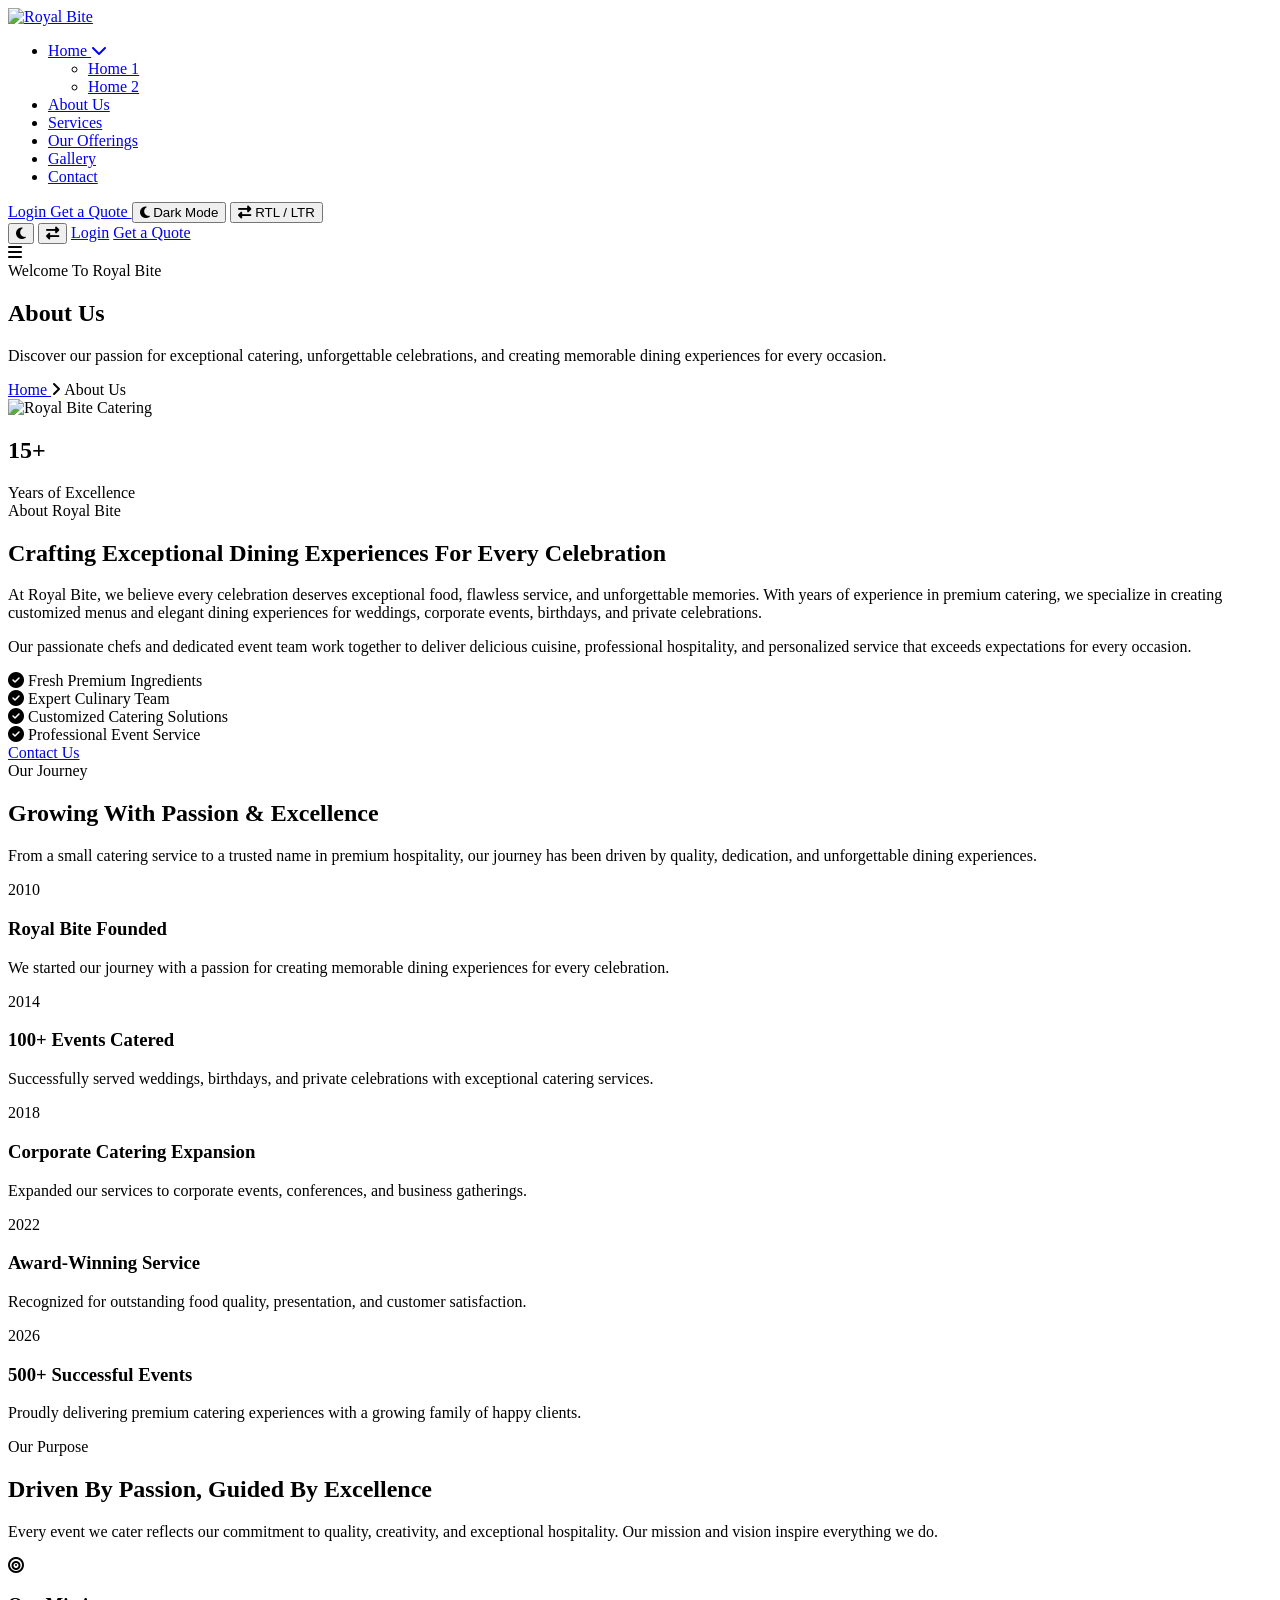
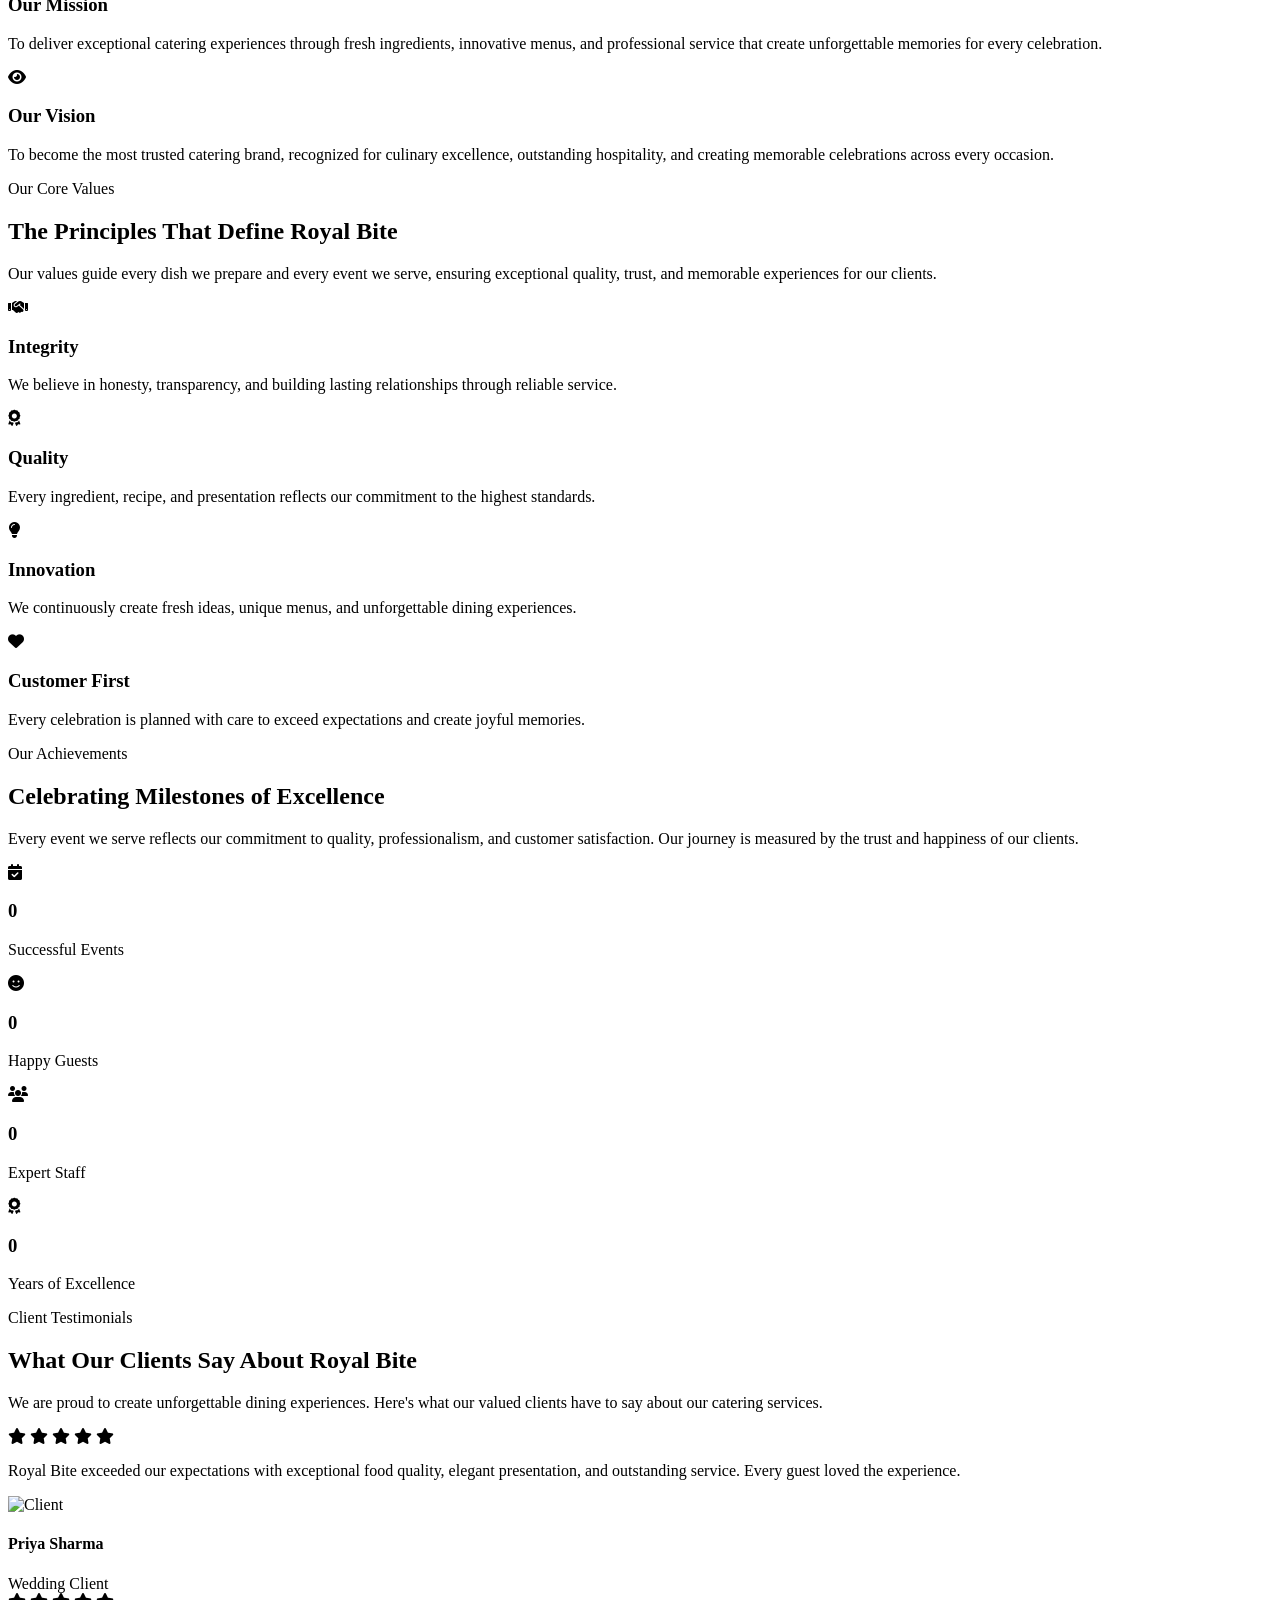
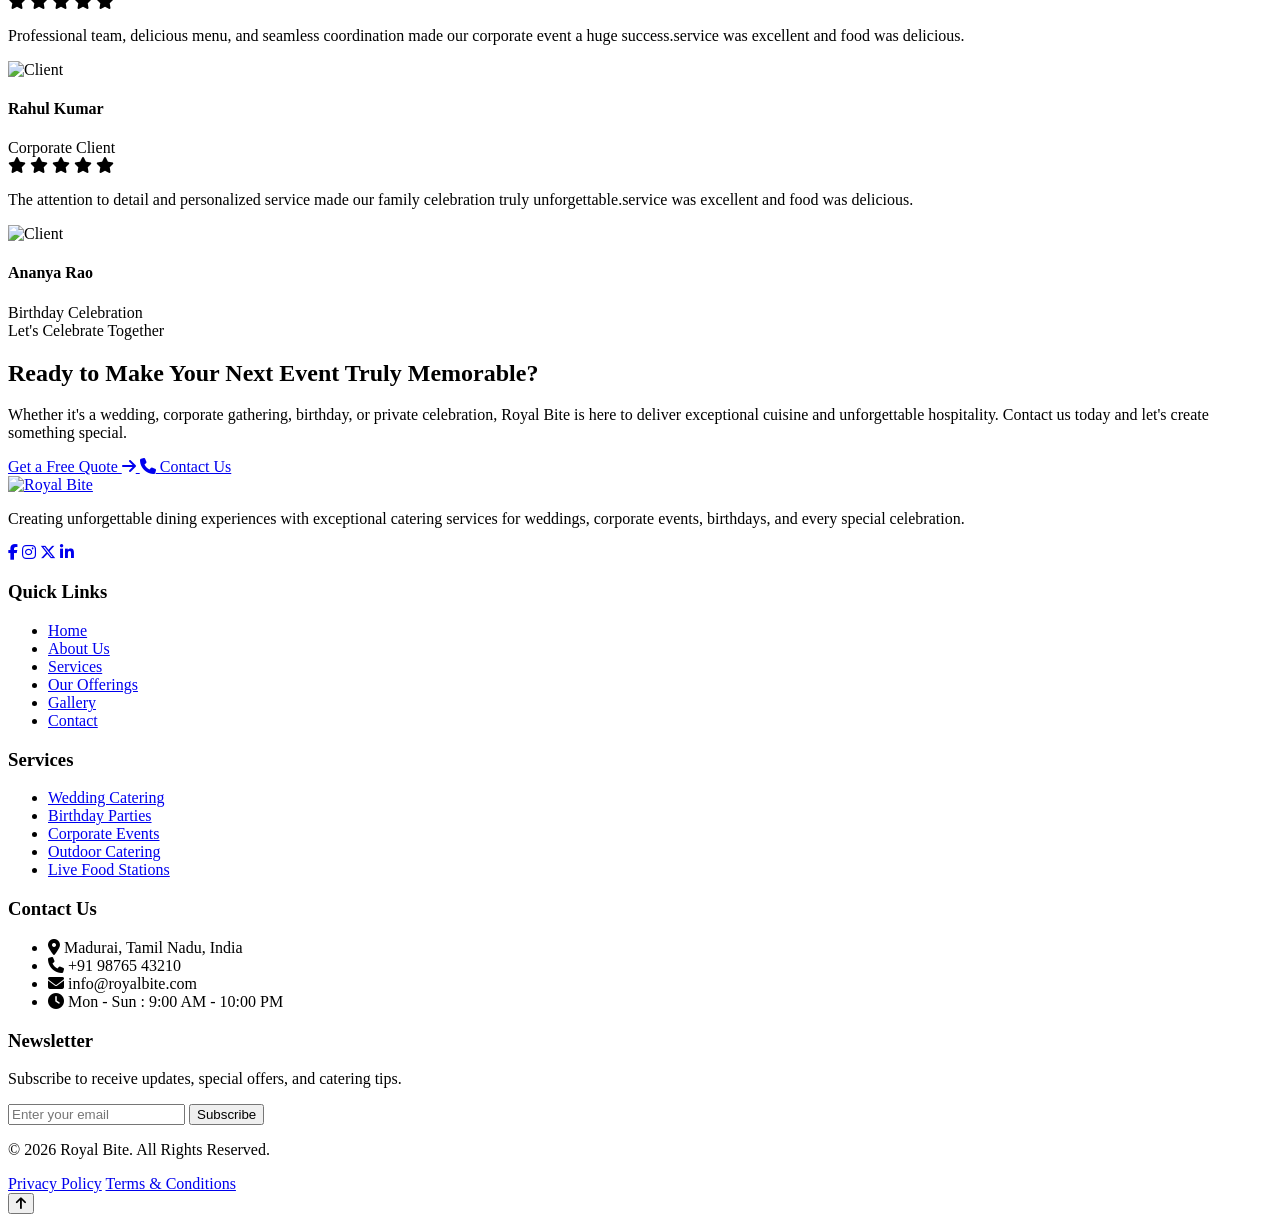
==== about.html @ 56ac5430 "Add files via upload" ====
<!DOCTYPE html>
<html lang="en">

<head>

    <!-- Meta Tags -->
    <meta charset="UTF-8">
    <meta name="viewport" content="width=device-width, initial-scale=1.0">

    <!-- Website Title -->
    <title>Royal Bite | Catering & Events</title>

    <!-- Favicon -->
    <link rel="icon" type="image/png" href="images/favicon.png">

    <!-- Google Fonts -->
    <link rel="preconnect" href="https://fonts.googleapis.com">
    <link rel="preconnect" href="https://fonts.gstatic.com" crossorigin>

    <link href="https://fonts.googleapis.com/css2?family=Playfair+Display:wght@500;600;700&family=Poppins:wght@300;400;500;600;700&display=swap" rel="stylesheet">

    <!-- Font Awesome -->
    <link rel="stylesheet"
        href="https://cdnjs.cloudflare.com/ajax/libs/font-awesome/6.7.2/css/all.min.css">

    <!-- Main CSS -->
    <link rel="stylesheet" href="css/style.css">

    <!-- Responsive CSS -->
    <link rel="stylesheet" href="css/responsive.css">

</head>

<body>
    <!--==================== HEADER START ====================-->

<header class="header">

    <div class="container">

        <!--========== Logo ==========-->

        <a href="index.html" class="logo">

            <img src="images/logo.png" alt="Royal Bite">

        </a>

        <!--========== Navigation ==========-->

        <nav class="navbar" id="navbar">

            <ul class="nav-menu">

                <li class="dropdown">

                    <a href="#" class="nav-link">
                        Home
                        <i class="fa-solid fa-chevron-down"></i>
                    </a>

                    <ul class="dropdown-menu">

                        <li><a href="index.html">Home 1</a></li>

                        <li><a href="home2.html">Home 2</a></li>

                    </ul>

                </li>

                <li>
                    <a href="about.html" class="nav-link active">
                        About Us
                    </a>
                </li>

                <li>
                    <a href="services.html" class="nav-link">
                        Services
                    </a>
                </li>

                <li>
                    <a href="offerings.html" class="nav-link">
                        Our Offerings
                    </a>
                </li>

                <li>
                    <a href="gallery.html" class="nav-link">
                        Gallery
                    </a>
                </li>

                <li>
                    <a href="contact.html" class="nav-link">
                        Contact
                    </a>
                </li>

            </ul>

            <!-- Mobile Buttons -->

            <div class="mobile-btn">

                <a href="login.html" class="login-btn">
                    Login
                </a>

                <a href="quote.html" class="quote-btn">
                    Get a Quote
                </a>
                <button class="theme-toggle">
                    <i class="fa-solid fa-moon"></i>
                    <span>Dark Mode</span>
                </button>
                <button class="rtl-toggle">
                    <i class="fa-solid fa-right-left"></i>
                    <span>RTL / LTR</span>
                </button>

            </div>

        </nav>

        <!-- Desktop Buttons -->
         <div class="desktop-btn">

    <button class="theme-toggle" id="theme-toggle">
        <i class="fa-solid fa-moon"></i>
    </button>

    <button class="rtl-toggle" id="rtl-toggle">
        <i class="fa-solid fa-right-left"></i>
    </button>

    <a href="login.html" class="login-btn">Login</a>

    <a href="quote.html" class="quote-btn">Get a Quote</a>

</div>

        <!-- Hamburger -->

        <div class="menu-toggle" id="menu-toggle">

            <i class="fa-solid fa-bars"></i>

        </div>

    </div>

</header>

<!--==================== HEADER END ====================-->
<!--=====================================
        PAGE BANNER START
======================================-->

<section class="page-banner">

    <div class="page-banner-overlay"></div>

    <div class="container">

        <div class="page-banner-content">

            <span class="page-subtitle">

                Welcome To Royal Bite

            </span>

            <h1>

                About Us

            </h1>

            <p>

                Discover our passion for exceptional catering,
                unforgettable celebrations, and creating memorable
                dining experiences for every occasion.

            </p>

            <!--========== Breadcrumb ==========-->

            <div class="breadcrumb">

                <a href="index.html">

                    Home

                </a>

                <span>

                    <i class="fa-solid fa-angle-right"></i>

                </span>

                <span class="active">

                    About Us

                </span>

            </div>

        </div>

    </div>

</section>

<!--=====================================
        PAGE BANNER END
======================================-->
<!--=====================================
        ABOUT COMPANY START
======================================-->

<section class="about-company">

    <div class="container">

        <div class="about-company-wrapper">

            <!--========== Image ==========-->

            <div class="about-company-image">

                <img src="images/about.jpg"
                    alt="Royal Bite Catering">

                <div class="experience-badge">

                    <h2>15+</h2>

                    <span>Years of Excellence</span>

                </div>

            </div>

            <!--========== Content ==========-->

            <div class="about-company-content">

                <span class="section-subtitle">

                    About Royal Bite

                </span>

                <h2>

                    Crafting Exceptional Dining Experiences
                    For Every Celebration

                </h2>

                <p>

                    At Royal Bite, we believe every celebration deserves
                    exceptional food, flawless service, and unforgettable
                    memories. With years of experience in premium catering,
                    we specialize in creating customized menus and elegant
                    dining experiences for weddings, corporate events,
                    birthdays, and private celebrations.

                </p>

                <p>

                    Our passionate chefs and dedicated event team work
                    together to deliver delicious cuisine, professional
                    hospitality, and personalized service that exceeds
                    expectations for every occasion.

                </p>

                <!--========== Features ==========-->

                <div class="about-company-features">

                    <div class="feature-item">

                        <i class="fa-solid fa-circle-check"></i>

                        <span>Fresh Premium Ingredients</span>

                    </div>

                    <div class="feature-item">

                        <i class="fa-solid fa-circle-check"></i>

                        <span>Expert Culinary Team</span>

                    </div>

                    <div class="feature-item">

                        <i class="fa-solid fa-circle-check"></i>

                        <span>Customized Catering Solutions</span>

                    </div>

                    <div class="feature-item">

                        <i class="fa-solid fa-circle-check"></i>

                        <span>Professional Event Service</span>

                    </div>

                </div>

                <a href="contact.html" class="primary-btn">

                    Contact Us

                </a>

            </div>

        </div>

    </div>

</section>

<!--=====================================
        ABOUT COMPANY END
======================================-->
<!--=====================================
        OUR JOURNEY START
======================================-->

<section class="our-journey">

    <div class="container">

        <div class="section-title">

            <span>Our Journey</span>

            <h2>Growing With Passion & Excellence</h2>

            <p>

                From a small catering service to a trusted name in premium
                hospitality, our journey has been driven by quality,
                dedication, and unforgettable dining experiences.

            </p>

        </div>

        <div class="journey-timeline">

            <!-- Step 1 -->

            <div class="journey-item">

                <div class="journey-year">

                    2010

                </div>

                <div class="journey-content">

                    <h3>Royal Bite Founded</h3>

                    <p>

                        We started our journey with a passion for creating
                        memorable dining experiences for every celebration.

                    </p>

                </div>

            </div>

            <!-- Step 2 -->

            <div class="journey-item">

                <div class="journey-year">

                    2014

                </div>

                <div class="journey-content">

                    <h3>100+ Events Catered</h3>

                    <p>

                        Successfully served weddings, birthdays, and private
                        celebrations with exceptional catering services.

                    </p>

                </div>

            </div>

            <!-- Step 3 -->

            <div class="journey-item">

                <div class="journey-year">

                    2018

                </div>

                <div class="journey-content">

                    <h3>Corporate Catering Expansion</h3>

                    <p>

                        Expanded our services to corporate events,
                        conferences, and business gatherings.

                    </p>

                </div>

            </div>

            <!-- Step 4 -->

            <div class="journey-item">

                <div class="journey-year">

                    2022

                </div>

                <div class="journey-content">

                    <h3>Award-Winning Service</h3>

                    <p>

                        Recognized for outstanding food quality,
                        presentation, and customer satisfaction.

                    </p>

                </div>

            </div>

            <!-- Step 5 -->

            <div class="journey-item">

                <div class="journey-year">

                    2026

                </div>

                <div class="journey-content">

                    <h3>500+ Successful Events</h3>

                    <p>

                        Proudly delivering premium catering experiences
                        with a growing family of happy clients.

                    </p>

                </div>

            </div>

        </div>

    </div>

</section>

<!--=====================================
        OUR JOURNEY END
======================================-->
<!--=====================================
        MISSION & VISION START
======================================-->

<section class="mission-vision">

    <div class="container">

        <div class="section-title">

            <span>Our Purpose</span>

            <h2>Driven By Passion, Guided By Excellence</h2>

            <p>

                Every event we cater reflects our commitment to quality,
                creativity, and exceptional hospitality. Our mission and
                vision inspire everything we do.

            </p>

        </div>

        <div class="mission-vision-wrapper">

            <!--========== Mission ==========-->

            <div class="mission-card">

                <div class="mission-icon">

                    <i class="fa-solid fa-bullseye"></i>

                </div>

                <h3>Our Mission</h3>

                <p>

                    To deliver exceptional catering experiences through
                    fresh ingredients, innovative menus, and professional
                    service that create unforgettable memories for every
                    celebration.

                </p>

            </div>

            <!--========== Vision ==========-->

            <div class="vision-card">

                <div class="vision-icon">

                    <i class="fa-solid fa-eye"></i>

                </div>

                <h3>Our Vision</h3>

                <p>

                    To become the most trusted catering brand, recognized
                    for culinary excellence, outstanding hospitality, and
                    creating memorable celebrations across every occasion.

                </p>

            </div>

        </div>

    </div>

</section>

<!--=====================================
        MISSION & VISION END
======================================-->
<!--=====================================
        OUR CORE VALUES START
======================================-->

<section class="core-values">

    <div class="container">

        <div class="section-title">

            <span>Our Core Values</span>

            <h2>The Principles That Define Royal Bite</h2>

            <p>

                Our values guide every dish we prepare and every event we
                serve, ensuring exceptional quality, trust, and memorable
                experiences for our clients.

            </p>

        </div>

        <div class="core-values-grid">

            <!-- Value 1 -->

            <div class="value-card">

                <div class="value-icon">

                    <i class="fa-solid fa-handshake"></i>

                </div>

                <h3>Integrity</h3>

                <p>

                    We believe in honesty, transparency, and building
                    lasting relationships through reliable service.

                </p>

            </div>

            <!-- Value 2 -->

            <div class="value-card">

                <div class="value-icon">

                    <i class="fa-solid fa-award"></i>

                </div>

                <h3>Quality</h3>

                <p>

                    Every ingredient, recipe, and presentation reflects
                    our commitment to the highest standards.

                </p>

            </div>

            <!-- Value 3 -->

            <div class="value-card">

                <div class="value-icon">

                    <i class="fa-solid fa-lightbulb"></i>

                </div>

                <h3>Innovation</h3>

                <p>

                    We continuously create fresh ideas, unique menus,
                    and unforgettable dining experiences.

                </p>

            </div>

            <!-- Value 4 -->

            <div class="value-card">

                <div class="value-icon">

                    <i class="fa-solid fa-heart"></i>

                </div>

                <h3>Customer First</h3>

                <p>

                    Every celebration is planned with care to exceed
                    expectations and create joyful memories.

                </p>

            </div>

        </div>

    </div>

</section>

<!--=====================================
        OUR CORE VALUES END
======================================-->
<!--=====================================
        OUR ACHIEVEMENTS START
======================================-->

<section class="achievements">

    <div class="container">

        <div class="section-title">

            <span>Our Achievements</span>

            <h2>Celebrating Milestones of Excellence</h2>

            <p>

                Every event we serve reflects our commitment to quality,
                professionalism, and customer satisfaction. Our journey
                is measured by the trust and happiness of our clients.

            </p>

        </div>

        <div class="achievement-grid">

            <!-- Achievement 1 -->

            <div class="achievement-card">

                <div class="achievement-icon">

                    <i class="fa-solid fa-calendar-check"></i>

                </div>

                <h3 class="counter" data-target="500">0</h3>

                <p>Successful Events</p>

            </div>

            <!-- Achievement 2 -->

            <div class="achievement-card">

                <div class="achievement-icon">

                    <i class="fa-solid fa-face-smile"></i>

                </div>

                <h3 class="counter" data-target="10000">0</h3>

                <p>Happy Guests</p>

            </div>

            <!-- Achievement 3 -->

            <div class="achievement-card">

                <div class="achievement-icon">

                    <i class="fa-solid fa-users"></i>

                </div>

                <h3 class="counter" data-target="50">0</h3>

                <p>Expert Staff</p>

            </div>

            <!-- Achievement 4 -->

            <div class="achievement-card">

                <div class="achievement-icon">

                    <i class="fa-solid fa-award"></i>

                </div>

                <h3 class="counter" data-target="15">0</h3>

                <p>Years of Excellence</p>

            </div>

        </div>

    </div>

</section>

<!--=====================================
        OUR ACHIEVEMENTS END
======================================-->
<!--=====================================
        CUSTOMER TESTIMONIALS START
======================================-->

<section class="about-testimonials">

    <div class="container">

        <div class="section-title">

            <span>Client Testimonials</span>

            <h2>What Our Clients Say About Royal Bite</h2>

            <p>

                We are proud to create unforgettable dining experiences.
                Here's what our valued clients have to say about our
                catering services.

            </p>

        </div>

        <div class="about-testimonial-grid">

            <!-- Testimonial 1 -->

            <div class="about-testimonial-card">

                <div class="about-testimonial-stars">

                    <i class="fa-solid fa-star"></i>
                    <i class="fa-solid fa-star"></i>
                    <i class="fa-solid fa-star"></i>
                    <i class="fa-solid fa-star"></i>
                    <i class="fa-solid fa-star"></i>

                </div>

                <p>

                    Royal Bite exceeded our expectations with exceptional
                    food quality, elegant presentation, and outstanding
                    service. Every guest loved the experience.

                </p>

                <div class="about-client">

                    <img src="images/client-1.jpg" alt="Client">

                    <div>

                        <h4>Priya Sharma</h4>

                        <span>Wedding Client</span>

                    </div>

                </div>

            </div>

            <!-- Testimonial 2 -->

            <div class="about-testimonial-card">

                <div class="about-testimonial-stars">

                    <i class="fa-solid fa-star"></i>
                    <i class="fa-solid fa-star"></i>
                    <i class="fa-solid fa-star"></i>
                    <i class="fa-solid fa-star"></i>
                    <i class="fa-solid fa-star"></i>

                </div>

                <p>

                    Professional team, delicious menu, and seamless
                    coordination made our corporate event a huge success.service was excellent and food was delicious.

                </p>

                <div class="about-client">

                    <img src="images/client-2.jpg" alt="Client">

                    <div>

                        <h4>Rahul Kumar</h4>

                        <span>Corporate Client</span>

                    </div>

                </div>

            </div>

            <!-- Testimonial 3 -->

            <div class="about-testimonial-card">

                <div class="about-testimonial-stars">

                    <i class="fa-solid fa-star"></i>
                    <i class="fa-solid fa-star"></i>
                    <i class="fa-solid fa-star"></i>
                    <i class="fa-solid fa-star"></i>
                    <i class="fa-solid fa-star"></i>

                </div>

                <p>

                    The attention to detail and personalized service
                    made our family celebration truly unforgettable.service was excellent and food was delicious.

                </p>

                <div class="about-client">

                    <img src="images/client-3.jpg" alt="Client">

                    <div>

                        <h4>Ananya Rao</h4>

                        <span>Birthday Celebration</span>

                    </div>

                </div>

            </div>

        </div>

    </div>

</section>

<!--=====================================
        CUSTOMER TESTIMONIALS END
======================================-->
<!--=====================================
        ABOUT CTA START
======================================-->

<section class="about-cta">

    <div class="container">

        <div class="about-cta-wrapper">

            <div class="about-cta-content">

                <span>Let's Celebrate Together</span>

                <h2>Ready to Make Your Next Event Truly Memorable?</h2>

                <p>

                    Whether it's a wedding, corporate gathering, birthday,
                    or private celebration, Royal Bite is here to deliver
                    exceptional cuisine and unforgettable hospitality.
                    Contact us today and let's create something special.

                </p>

            </div>

            <div class="about-cta-buttons">

                <a href="contact.html" class="btn btn-primary">

                    Get a Free Quote

                    <i class="fa-solid fa-arrow-right"></i>

                </a>

                <a href="tel:+919876543210" class="btn btn-outline">

                    <i class="fa-solid fa-phone"></i>

                    Contact Us

                </a>

            </div>

        </div>

    </div>

</section>

<!--=====================================
        ABOUT CTA END
======================================-->






























































































<!--==================== FOOTER START ====================-->

<footer class="footer">

    <div class="container">

        <div class="footer-content">

            <!--========== Company Info ==========-->

            <div class="footer-box">

                <a href="index.html" class="footer-logo">
                    <img src="images/logo.png" alt="Royal Bite">
                </a>

                <p>
                    Creating unforgettable dining experiences with exceptional
                    catering services for weddings, corporate events, birthdays,
                    and every special celebration.
                </p>

                <div class="footer-social">

                    <a href="#"><i class="fa-brands fa-facebook-f"></i></a>

                    <a href="#"><i class="fa-brands fa-instagram"></i></a>

                    <a href="#"><i class="fa-brands fa-x-twitter"></i></a>

                    <a href="#"><i class="fa-brands fa-linkedin-in"></i></a>

                </div>

            </div>

            <!--========== Quick Links ==========-->

            <div class="footer-box">

                <h3>Quick Links</h3>

                <ul>

                    <li><a href="index.html">Home</a></li>

                    <li><a href="about.html">About Us</a></li>

                    <li><a href="services.html">Services</a></li>

                    <li><a href="offerings.html">Our Offerings</a></li>

                    <li><a href="gallery.html">Gallery</a></li>

                    <li><a href="contact.html">Contact</a></li>

                </ul>

            </div>

            <!--========== Services ==========-->

            <div class="footer-box">

                <h3>Services</h3>

                <ul>

                    <li><a href="#">Wedding Catering</a></li>

                    <li><a href="#">Birthday Parties</a></li>

                    <li><a href="#">Corporate Events</a></li>

                    <li><a href="#">Outdoor Catering</a></li>

                    <li><a href="#">Live Food Stations</a></li>

                </ul>

            </div>

            <!--========== Contact ==========-->

            <div class="footer-box">

                <h3>Contact Us</h3>

                <ul class="contact-info">

                    <li>
                        <i class="fa-solid fa-location-dot"></i>
                        Madurai, Tamil Nadu, India
                    </li>

                    <li>
                        <i class="fa-solid fa-phone"></i>
                        +91 98765 43210
                    </li>

                    <li>
                        <i class="fa-solid fa-envelope"></i>
                        info@royalbite.com
                    </li>

                    <li>
                        <i class="fa-solid fa-clock"></i>
                        Mon - Sun : 9:00 AM - 10:00 PM
                    </li>

                </ul>

            </div>

            <!--========== Newsletter ==========-->

            <div class="footer-box">

                <h3>Newsletter</h3>

                <p>
                    Subscribe to receive updates, special offers,
                    and catering tips.
                </p>

                <form class="newsletter">

                    <input type="email"
                        placeholder="Enter your email"
                        required>

                    <button type="submit">
                        Subscribe
                    </button>

                </form>

            </div>

        </div>

    </div>

    <!--========== Footer Bottom ==========-->

    <div class="footer-bottom">

        <div class="container">

            <p>
                © 2026 Royal Bite. All Rights Reserved.
            </p>

            <div class="footer-links">

                <a href="#">Privacy Policy</a>

                <a href="#">Terms & Conditions</a>

            </div>

        </div>

    </div>

</footer>

<!--==================== FOOTER END ====================-->



<!-- Scroll To Top -->
<button id="scrollTopBtn" class="scroll-top-btn">
    <i class="fa-solid fa-arrow-up"></i>

    <!-- Main JavaScript -->
    <script src="js/script.js"></script>

</body>

</html>
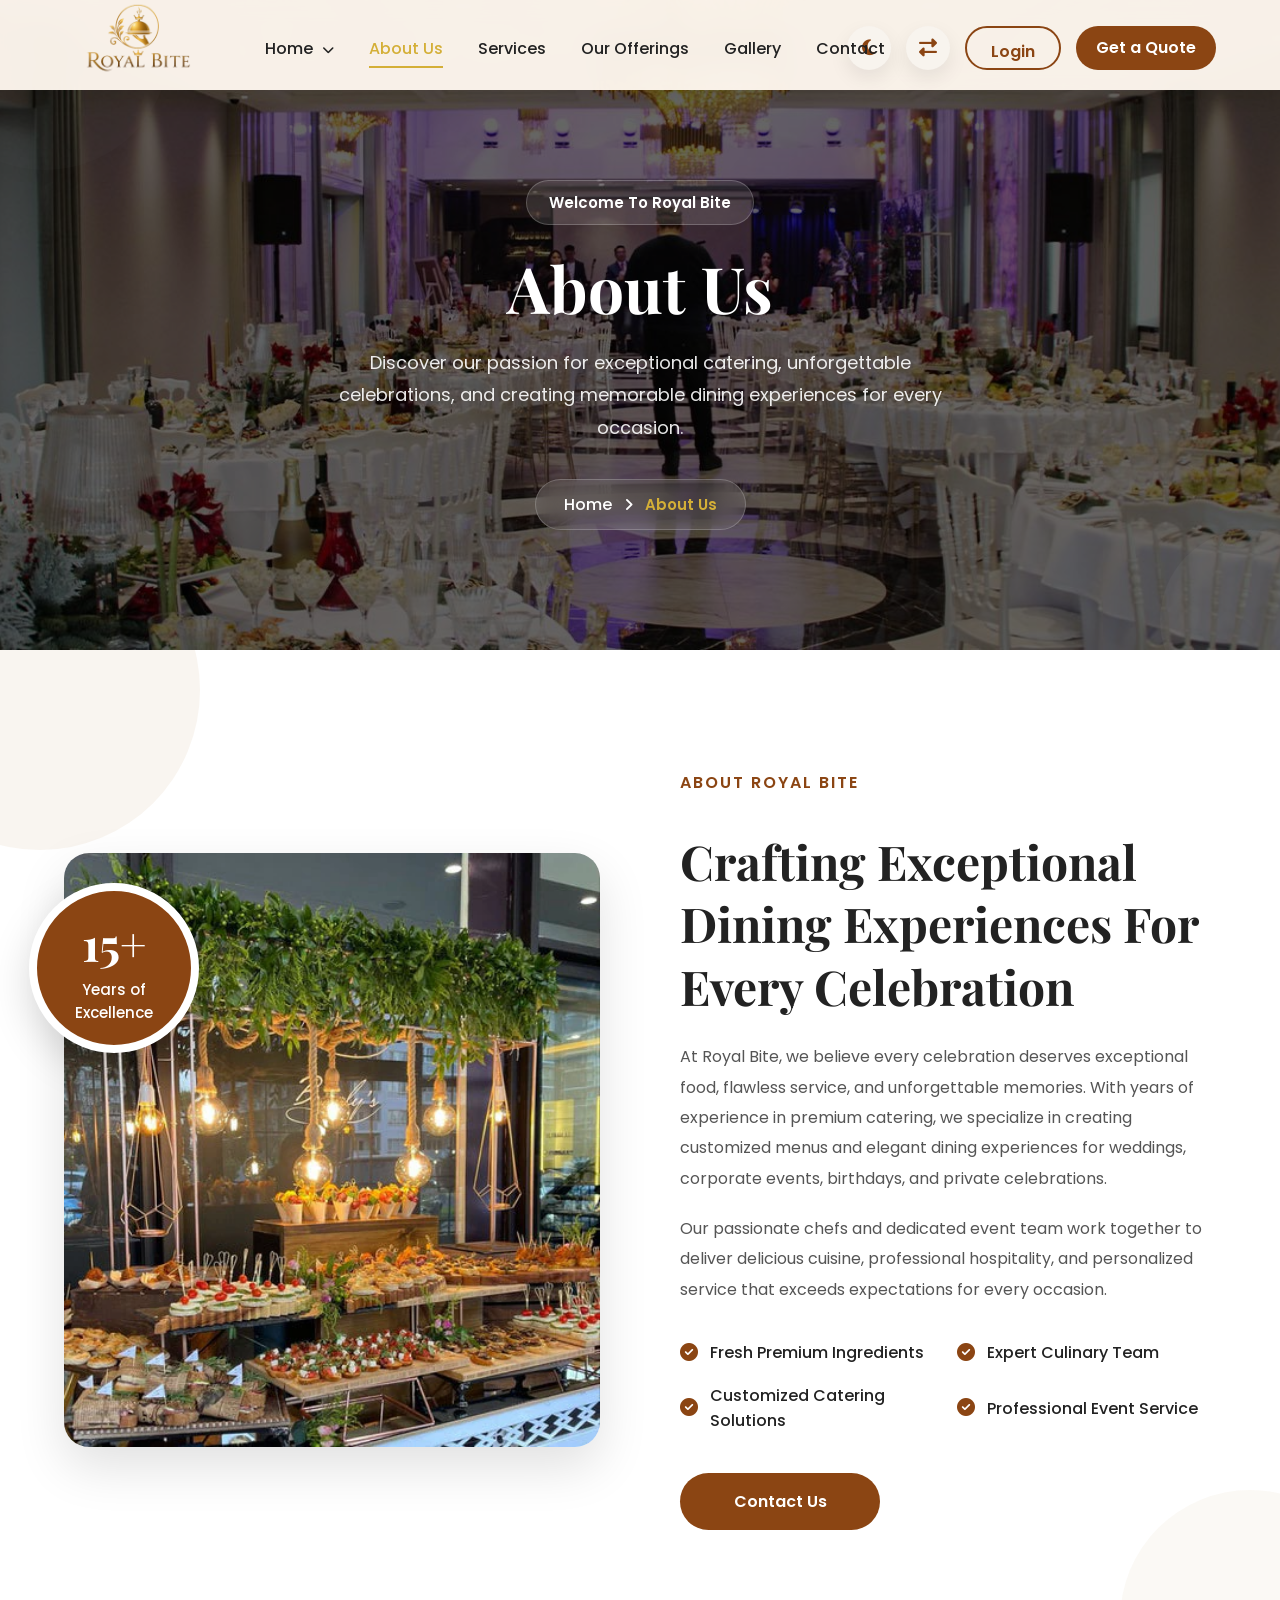
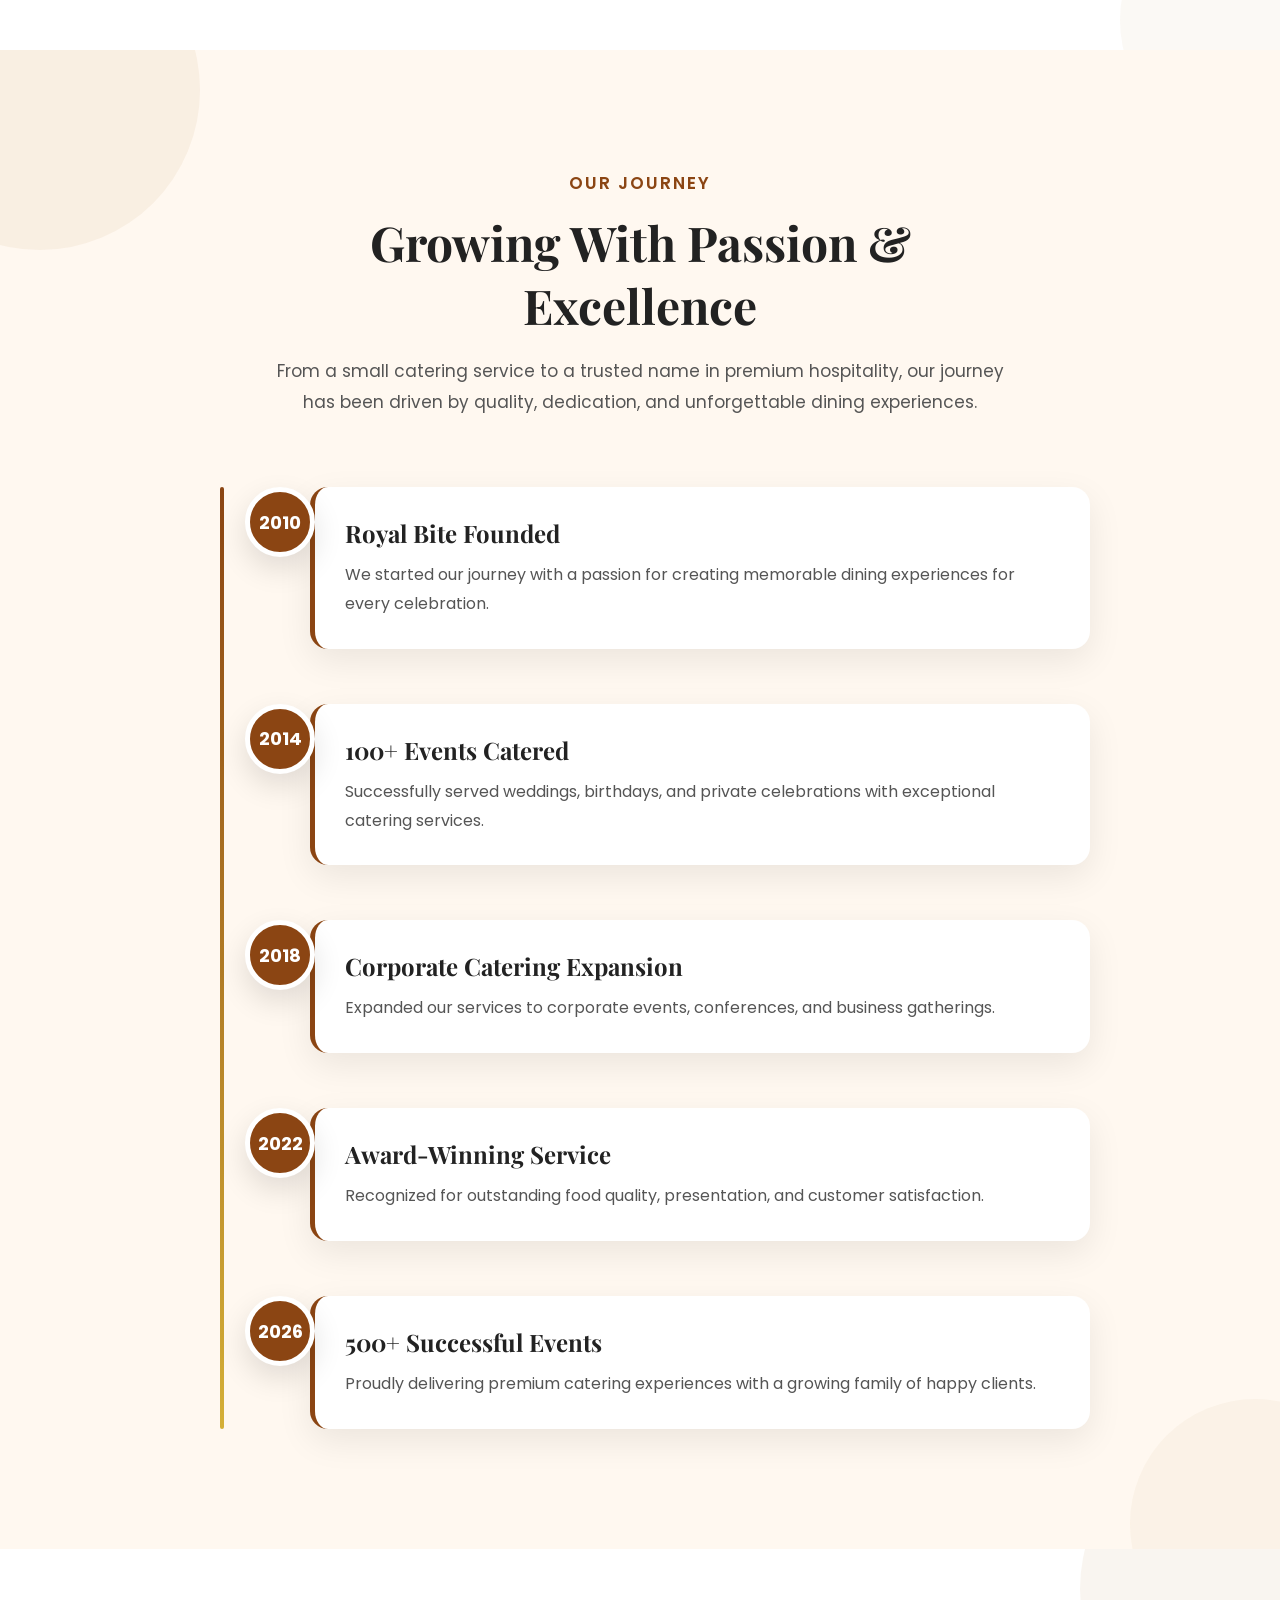
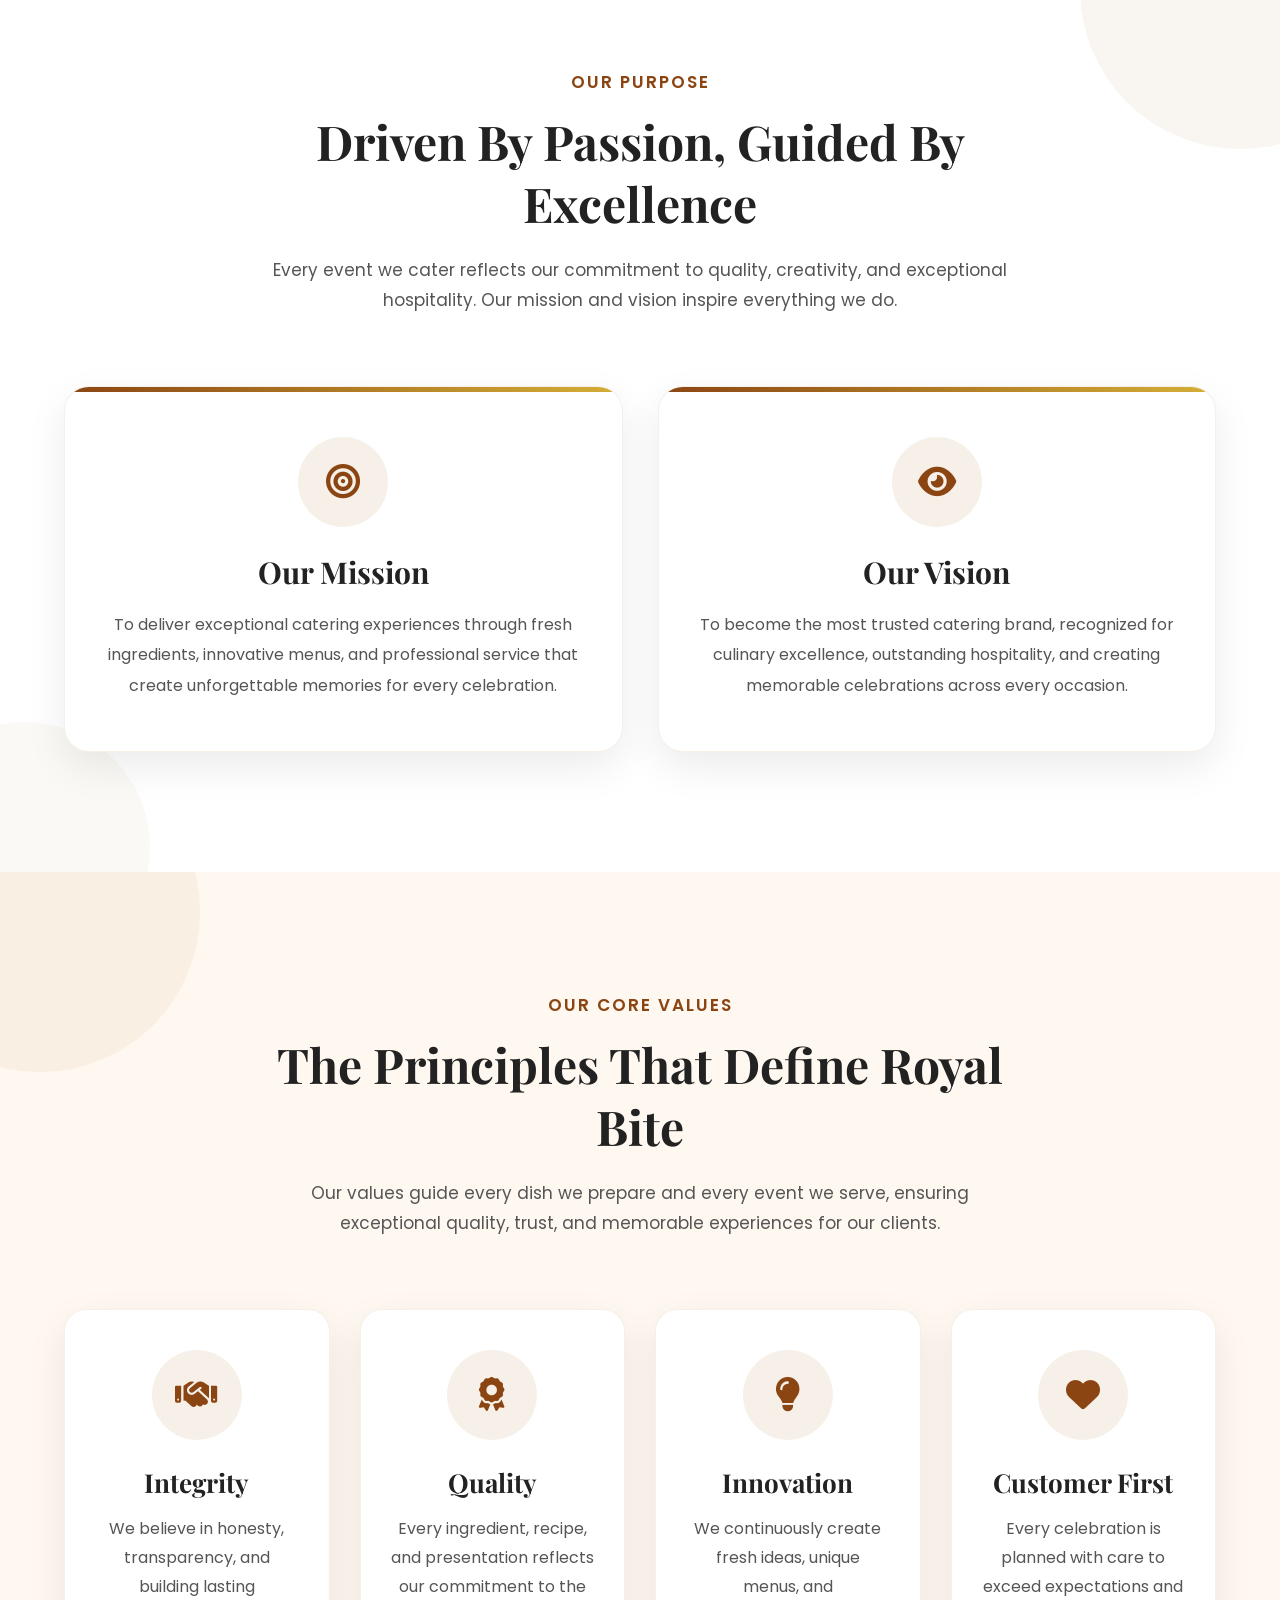
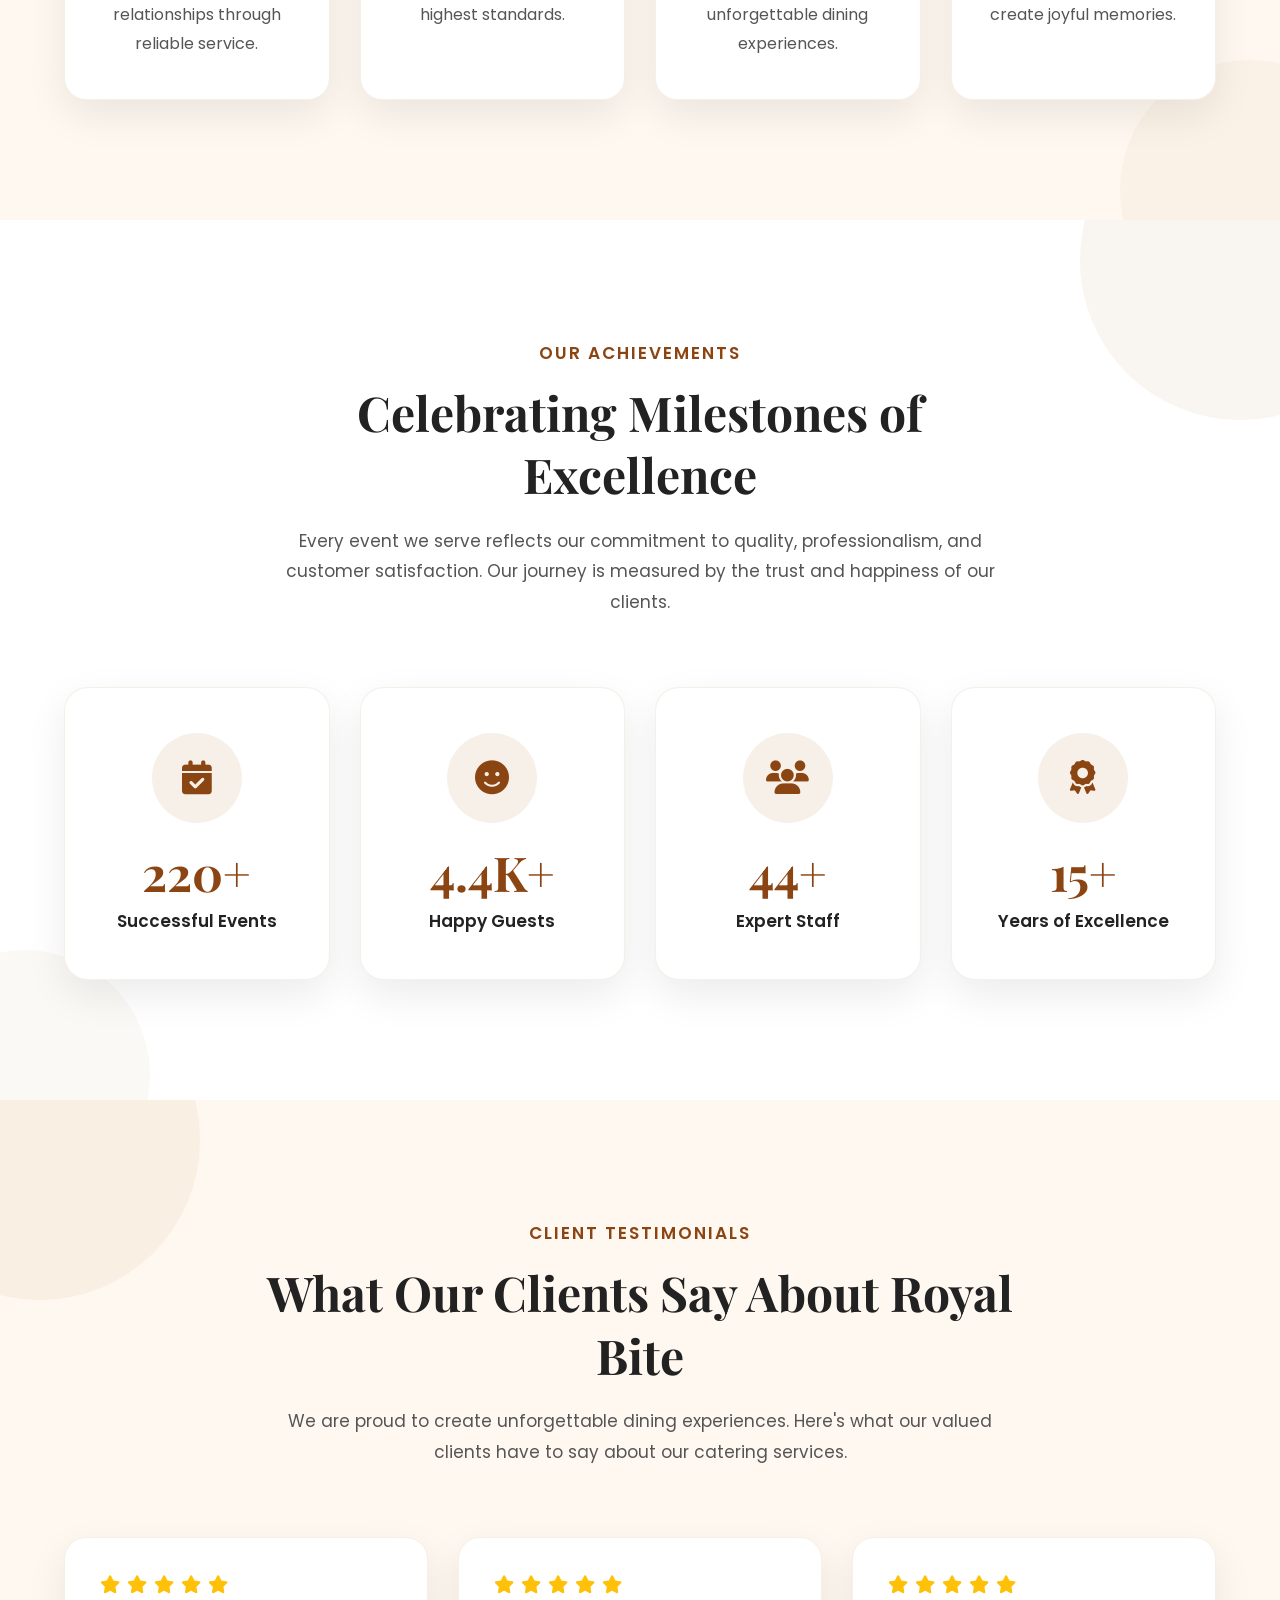
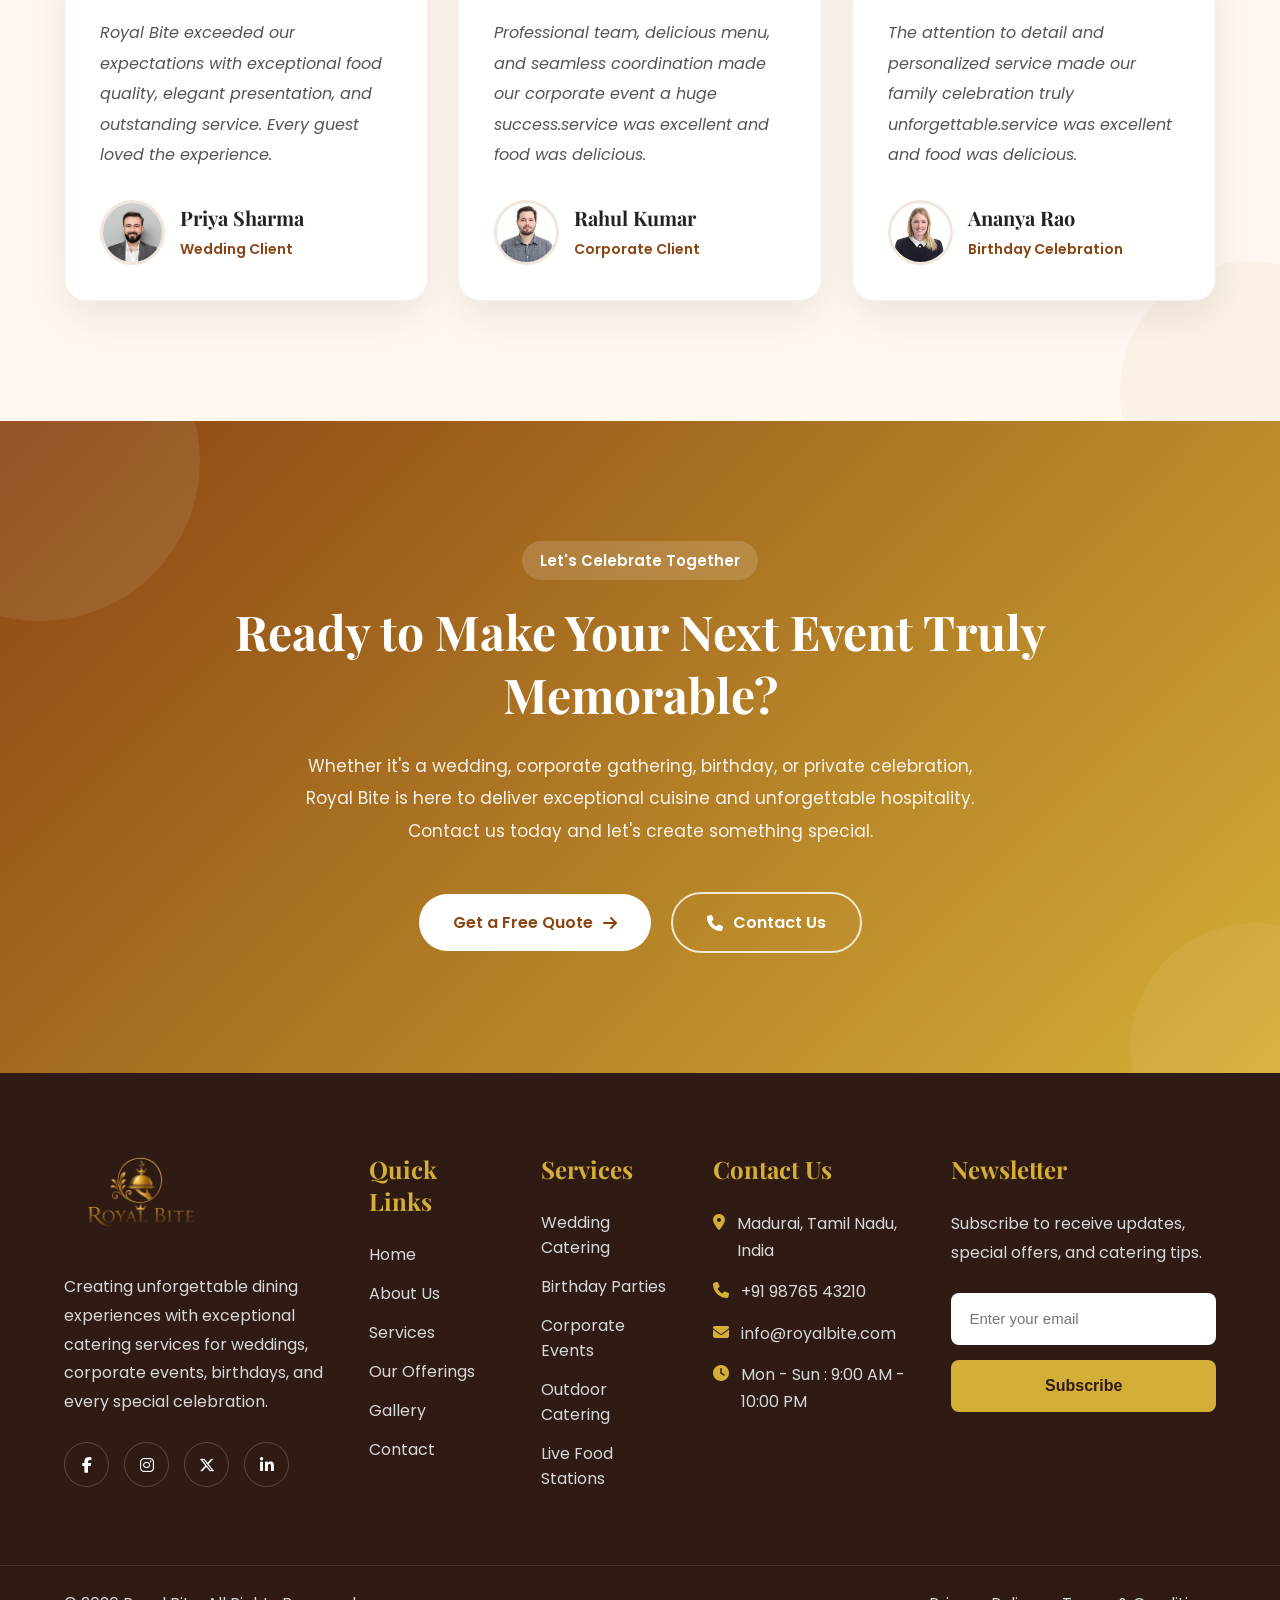
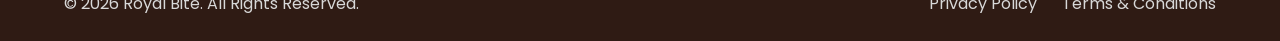
==== commit 4dbc71bb: "Add files via upload" ====
--- a/about.html
+++ b/about.html
@@ -1,5 +1,5 @@
 <!DOCTYPE html>
-<html lang="en">
+<html lang="en">
 
 <head>
 
@@ -11,7 +11,7 @@
     <title>Royal Bite | Catering & Events</title>
 
     <!-- Favicon -->
-    <link rel="icon" type="image/png" href="images/favicon.png">
+    <link rel="icon" type="image/png" href="images/logo.png">
 
     <!-- Google Fonts -->
     <link rel="preconnect" href="https://fonts.googleapis.com">
@@ -1274,4 +1274,4 @@
 
 </body>
 
-</html>
+</html>
--- a/css/style.css
+++ b/css/style.css
@@ -0,0 +1,15404 @@
+/*=====================================
+    GOOGLE FONT
+======================================*/
+
+@import url('https://fonts.googleapis.com/css2?family=Playfair+Display:wght@500;600;700&family=Poppins:wght@300;400;500;600;700&display=swap');
+
+/*=====================================
+    ROOT
+======================================*/
+
+:root{
+
+    --primary-color:#8B4513;
+    --secondary-color:#D4AF37;
+    --white:#ffffff;
+    --black:#222222;
+    --text:#555;
+    --bg:#FFF8F0;
+
+    --transition:.3s ease;
+
+}
+
+/*=====================================
+    RESET
+======================================*/
+
+*{
+    margin:0;
+    padding:0;
+    box-sizing:border-box;
+}
+
+html{
+    scroll-behavior:smooth;
+}
+
+body{
+    font-family:'Poppins',sans-serif;
+    background:var(--bg);
+    overflow-x:hidden;
+}
+
+body.rtl-mode{
+    direction:rtl;
+    text-align:right;
+}
+
+body.rtl-mode input,
+body.rtl-mode textarea,
+body.rtl-mode select{
+    direction:inherit;
+    text-align:inherit;
+}
+
+a{
+    text-decoration:none;
+}
+
+ul{
+    list-style:none;
+}
+
+img{
+    display:block;
+    width:100%;
+}
+
+.container{
+    width:90%;
+    max-width:1320px;
+    margin:auto;
+}
+
+/*=====================================
+    HEADER
+======================================*/
+
+.header{
+
+    position:fixed;
+
+    top:0;
+    left:0;
+
+    width:100%;
+
+    background:rgba(255,248,240,.96);
+
+    backdrop-filter:blur(10px);
+
+    box-shadow:0 5px 20px rgba(0,0,0,.08);
+
+    z-index:999;
+
+}
+
+.header .container{
+
+    display:grid;
+
+    grid-template-columns:220px 1fr 300px;
+
+    align-items:center;
+
+    height:90px;
+
+}
+
+/*=====================================
+    LOGO
+======================================*/
+
+.logo img{
+
+    width:145px;
+
+}
+
+/*=====================================
+    NAVIGATION
+======================================*/
+
+.navbar{
+
+    display:flex;
+
+    justify-content:center;
+
+    transform:translateX(-25px);
+
+}
+
+.nav-menu{
+
+    display:flex;
+
+    align-items:center;
+
+    gap:35px;
+
+}
+
+.nav-link{
+
+    color:var(--black);
+
+    font-size:16px;
+
+    font-weight:500;
+
+    transition:.3s;
+
+    white-space:nowrap;
+
+}
+
+.nav-link:hover{
+
+    color:var(--primary-color);
+
+}
+
+.nav-link i{
+
+    font-size:12px;
+
+    margin-left:5px;
+
+}
+
+/*=====================================
+    HOME DROPDOWN
+======================================*/
+
+.dropdown{
+
+    position:relative;
+
+}
+
+.dropdown-menu{
+
+    position:absolute;
+
+    top:45px;
+
+    left:0;
+
+    width:180px;
+
+    background:#fff;
+
+    border-radius:10px;
+
+    box-shadow:0 10px 25px rgba(0,0,0,.08);
+
+    opacity:0;
+
+    visibility:hidden;
+
+    transition:.3s;
+
+}
+
+.dropdown:hover .dropdown-menu{
+
+    opacity:1;
+
+    visibility:visible;
+
+}
+
+.dropdown-menu a{
+
+    display:block;
+
+    padding:14px 20px;
+
+    color:#333;
+
+    transition:.3s;
+
+}
+
+.dropdown-menu a:hover{
+
+    background:#FFF8F0;
+
+    color:var(--primary-color);
+
+}
+
+/*=====================================
+    DESKTOP BUTTONS
+======================================*/
+/*=====================================
+    DARK MODE & RTL BUTTON
+======================================*/
+
+.theme-toggle,
+.rtl-toggle{
+
+    width:44px;
+
+    height:44px;
+
+    min-width:44px;
+
+    min-height:44px;
+
+    padding:0;
+
+    border:none;
+
+    outline:none;
+
+    border-radius:50%;
+
+    display:flex;
+
+    align-items:center;
+
+    justify-content:center;
+
+    background:#F8F4EE;
+
+    color:var(--primary-color);
+
+    cursor:pointer;
+
+    font-size:18px;
+
+    transition:all .35s ease;
+
+    box-shadow:0 8px 20px rgba(0,0,0,.08);
+
+}
+
+.theme-toggle:hover,
+.rtl-toggle:hover{
+
+    background:var(--primary-color);
+
+    color:#fff;
+
+    transform:translateY(-3px);
+
+    box-shadow:0 15px 35px rgba(180,129,70,.35);
+
+}
+
+.theme-toggle:active,
+.rtl-toggle:active{
+
+    transform:scale(.95);
+
+}
+
+/*=====================================
+    ACTIVE STATE
+======================================*/
+
+.theme-toggle.active,
+.rtl-toggle.active{
+
+    background:var(--secondary-color);
+
+    color:#fff;
+
+}
+
+/*=====================================
+    ICON
+======================================*/
+
+.theme-toggle i,
+.rtl-toggle i{
+
+    transition:.4s;
+
+}
+
+.theme-toggle:hover i{
+
+    transform:rotate(25deg);
+
+}
+
+.rtl-toggle:hover i{
+
+    transform:rotate(180deg);
+
+}
+
+.desktop-btn{
+
+    display:flex;
+
+    justify-content:flex-end;
+
+    align-items:center;
+
+    gap:15px;
+
+}
+
+.login-btn{
+
+    padding:11px 24px;
+
+    border:2px solid var(--primary-color);
+
+    border-radius:40px;
+
+    color:var(--primary-color);
+
+    font-weight:600;
+
+    transition:.3s;
+
+    height:44px;
+
+}
+
+.login-btn:hover{
+
+    background:var(--primary-color);
+
+    color:#fff;
+
+}
+
+.quote-btn{
+
+    display:inline-flex;
+    align-items:center;
+    justify-content:center;
+    min-width:140px;
+    height:44px;
+    padding:0 28px;
+    background:var(--primary-color);
+    color:#fff;
+    border-radius:50px;
+    font-weight:600;
+    font-size:16px;
+    line-height:1;
+    white-space:nowrap;
+    border:none;
+    transition:.3s ease;
+}
+
+.quote-btn:hover{
+
+    background:var(--secondary-color);
+
+    color:#222;
+
+}
+
+/*=====================================
+    MOBILE BUTTONS
+======================================*/
+
+.mobile-btn{
+
+    display:none;
+
+}
+
+/*=====================================
+    HAMBURGER
+======================================*/
+
+.menu-toggle{
+
+    display:none;
+
+    font-size:30px;
+
+    color:var(--primary-color);
+
+    cursor:pointer;
+
+}
+/*=====================================
+    FOOTER
+======================================*/
+
+.footer{
+
+    background:#2F1B14;
+
+    color:#fff;
+
+    padding:80px 0 0;
+
+}
+
+.footer-content{
+
+    display:grid;
+
+    grid-template-columns:2fr 1fr 1fr 1.5fr 2fr;
+
+    gap:40px;
+
+}
+
+.footer-logo img{
+
+    width:150px;
+
+    margin-bottom:20px;
+
+}
+
+.footer-box p{
+
+    color:#d8d8d8;
+
+    line-height:1.8;
+
+    margin-bottom:25px;
+
+}
+
+.footer-box h3{
+
+    font-family:'Playfair Display', serif;
+
+    font-size:24px;
+
+    color:var(--secondary-color);
+
+    margin-bottom:25px;
+
+}
+
+.footer-box ul li{
+
+    margin-bottom:14px;
+
+}
+
+.footer-box ul li a{
+
+    color:#d8d8d8;
+
+    transition:.3s;
+
+}
+
+.footer-box ul li a:hover{
+
+    color:var(--secondary-color);
+
+    padding-left:8px;
+
+}
+
+/*=====================================
+    CONTACT INFO
+======================================*/
+
+.contact-info li{
+
+    display:flex;
+
+    align-items:flex-start;
+
+    gap:12px;
+
+    color:#d8d8d8;
+
+    line-height:1.7;
+
+}
+
+.contact-info i{
+
+    color:var(--secondary-color);
+
+    margin-top:4px;
+
+}
+
+/*=====================================
+    SOCIAL ICONS
+======================================*/
+
+.footer-social{
+
+    display:flex;
+
+    gap:15px;
+
+}
+
+.footer-social a{
+
+    width:45px;
+
+    height:45px;
+
+    display:flex;
+
+    align-items:center;
+
+    justify-content:center;
+
+    border:1px solid rgba(255,255,255,.2);
+
+    border-radius:50%;
+
+    color:#fff;
+
+    transition:.3s;
+
+}
+
+.footer-social a:hover{
+
+    background:var(--secondary-color);
+
+    color:#2F1B14;
+
+    transform:translateY(-5px);
+
+}
+
+/*=====================================
+    NEWSLETTER
+======================================*/
+
+.newsletter{
+
+    display:flex;
+
+    flex-direction:column;
+
+    gap:15px;
+
+}
+
+.newsletter input{
+
+    width:100%;
+
+    height:52px;
+
+    padding:0 18px;
+
+    border:none;
+
+    border-radius:8px;
+
+    outline:none;
+
+    font-size:15px;
+
+}
+
+.newsletter button{
+
+    height:52px;
+
+    border:none;
+
+    border-radius:8px;
+
+    background:var(--secondary-color);
+
+    color:#2F1B14;
+
+    font-size:16px;
+
+    font-weight:600;
+
+    cursor:pointer;
+
+    transition:.3s;
+
+}
+
+.newsletter button:hover{
+
+    background:#fff;
+
+}
+
+/*=====================================
+    FOOTER BOTTOM
+======================================*/
+
+.footer-bottom{
+
+    margin-top:60px;
+
+    border-top:1px solid rgba(255,255,255,.1);
+
+    padding:25px 0;
+
+}
+
+.footer-bottom .container{
+
+    display:flex;
+
+    justify-content:space-between;
+
+    align-items:center;
+
+}
+
+.footer-bottom p{
+
+    color:#d8d8d8;
+
+}
+
+.footer-links{
+
+    display:flex;
+
+    gap:25px;
+
+}
+
+.footer-links a{
+
+    color:#d8d8d8;
+
+    transition:.3s;
+
+}
+
+.footer-links a:hover{
+
+    color:var(--secondary-color);
+
+}
+
+/**home1 hero **/
+/*=====================================
+    HERO
+======================================*/
+
+.hero{
+
+    margin-top:90px;
+
+}
+
+.hero-slider{
+
+    position:relative;
+
+    width:100%;
+
+    height:100vh;
+
+    overflow:hidden;
+
+}
+
+.hero-slide{
+
+    position:absolute;
+
+    width:100%;
+
+    height:100%;
+
+    top:0;
+    left:0;
+
+    opacity:0;
+
+    visibility:hidden;
+
+    transition:opacity .8s ease;
+
+}
+
+.hero-slide.active{
+
+    opacity:1;
+
+    visibility:visible;
+
+}
+
+.hero-slide img{
+
+    width:100%;
+
+    height:100%;
+
+    object-fit:cover;
+
+}
+
+.hero-overlay{
+
+    position:absolute;
+
+    inset:0;
+
+    background:rgba(0,0,0,.55);
+
+}
+
+/*=====================================
+    HERO CONTENT
+======================================*/
+
+.hero-content{
+
+    position:absolute;
+
+    top:50%;
+
+    left:8%;
+
+    transform:translateY(-50%);
+
+    width:90%;
+
+    max-width:650px;
+
+    color:#fff;
+
+    z-index:5;
+
+}
+
+.hero-subtitle{
+
+    display:inline-block;
+
+    padding:8px 20px;
+
+    background:rgba(255,255,255,.15);
+
+    border:1px solid rgba(255,255,255,.3);
+
+    border-radius:50px;
+
+    font-size:16px;
+
+    margin-bottom:20px;
+
+    backdrop-filter:blur(5px);
+
+}
+
+.hero-content h1{
+
+    font-size:68px;
+
+    line-height:1.2;
+
+    max-width:700px;
+
+    margin-bottom:25px;
+
+    font-family:'Playfair Display',serif;
+
+}
+
+.hero-content h1 span{
+
+    color:var(--secondary-color);
+
+}
+
+.hero-content p{
+
+    max-width:620px;
+
+    font-size:18px;
+
+    line-height:1.8;
+
+    margin-bottom:40px;
+
+}
+
+/*=====================================
+    HERO BUTTONS
+======================================*/
+
+.hero-btn{
+
+    display:flex;
+
+    gap:18px;
+
+}
+
+.primary-btn{
+
+    padding:15px 35px;
+
+    background:var(--primary-color);
+
+    color:#fff;
+
+    border-radius:50px;
+
+    font-weight:600;
+
+    transition:.3s;
+
+}
+
+.primary-btn:hover{
+
+    background:var(--secondary-color);
+
+    color:#222;
+
+}
+
+.secondary-btn{
+
+    padding:15px 35px;
+
+    border:2px solid #fff;
+
+    color:#fff;
+
+    border-radius:50px;
+
+    font-weight:600;
+
+    transition:.3s;
+
+}
+
+.secondary-btn:hover{
+
+    background:#fff;
+
+    color:#222;
+
+}
+
+/*=====================================
+    SLIDER ARROWS
+======================================*/
+
+.hero-prev,
+.hero-next{
+
+    position:absolute;
+
+    top:50%;
+
+    transform:translateY(-50%);
+
+    width:55px;
+
+    height:55px;
+
+    border:none;
+
+    border-radius:50%;
+
+    background:rgba(255,255,255,.2);
+
+    color:#fff;
+
+    font-size:18px;
+
+    cursor:pointer;
+
+    backdrop-filter:blur(10px);
+
+    transition:.3s;
+
+    z-index:5;
+
+}
+
+.hero-prev:hover,
+.hero-next:hover{
+
+    background:var(--secondary-color);
+
+    color:#222;
+
+}
+
+.hero-prev{
+
+    left:35px;
+
+}
+
+.hero-next{
+
+    right:35px;
+
+}
+
+/*=====================================
+    HERO DOTS
+======================================*/
+
+.hero-dots{
+
+    position:absolute;
+
+    left:50%;
+
+    bottom:35px;
+
+    transform:translateX(-50%);
+
+    display:flex;
+
+    gap:12px;
+
+    z-index:5;
+
+}
+
+.dot{
+
+    width:14px;
+
+    height:14px;
+
+    border-radius:50%;
+
+    background:rgba(255,255,255,.4);
+
+    cursor:pointer;
+
+    transition:.3s;
+
+}
+
+.dot.active{
+
+    width:38px;
+
+    border-radius:30px;
+
+    background:var(--secondary-color);
+
+}
+
+/*=====================================
+    HERO ANIMATION
+======================================*/
+
+.hero-content{
+
+    animation:fadeUp 1s ease;
+
+}
+
+@keyframes fadeUp{
+
+    from{
+
+        opacity:0;
+
+        transform:translate(-50%,-40%);
+
+    }
+
+    to{
+
+        opacity:1;
+
+        transform:translate(-50%,-50%);
+
+    }
+
+}
+
+
+/*=====================================
+    SIGNATURE SERVICES
+======================================*/
+
+.home-services{
+
+    padding:120px 0;
+
+    background:#FFF8F0;
+
+}
+
+.section-title{
+
+    text-align:center;
+
+    max-width:750px;
+
+    margin:0 auto 70px;
+
+}
+
+.section-title span{
+
+    display:inline-block;
+
+    color:var(--primary-color);
+
+    font-size:17px;
+
+    font-weight:600;
+
+    text-transform:uppercase;
+
+    letter-spacing:2px;
+
+    margin-bottom:15px;
+
+}
+
+.section-title h2{
+
+    font-family:'Playfair Display',serif;
+
+    font-size:48px;
+
+    color:var(--black);
+
+    margin-bottom:20px;
+
+    line-height:1.3;
+
+}
+
+.section-title p{
+
+    font-size:17px;
+
+    color:var(--text);
+
+    line-height:1.8;
+
+}
+
+/*=====================================
+    SERVICES GRID
+======================================*/
+
+.home-services-grid{
+
+    display:grid;
+
+    grid-template-columns:repeat(3,1fr);
+
+    gap:30px;
+
+}
+
+/*=====================================
+    SERVICE CARD
+======================================*/
+
+.home-service-card{
+
+    background:#fff;
+
+    padding:45px 35px;
+
+    border-radius:20px;
+
+    text-align:center;
+
+    box-shadow:0 10px 30px rgba(0,0,0,.05);
+
+    transition:.4s ease;
+
+    border:2px solid transparent;
+
+}
+
+.home-service-card:hover{
+
+    transform:translateY(-10px);
+
+    border-color:var(--secondary-color);
+
+    box-shadow:0 18px 40px rgba(0,0,0,.12);
+
+}
+
+/*=====================================
+    ICON
+======================================*/
+
+.home-service-icon{
+
+    width:85px;
+
+    height:85px;
+
+    margin:0 auto 25px;
+
+    display:flex;
+
+    align-items:center;
+
+    justify-content:center;
+
+    border-radius:50%;
+
+    background:#FFF2E5;
+
+    color:var(--primary-color);
+
+    font-size:34px;
+
+    transition:.4s;
+
+}
+
+.home-service-card:hover .home-service-icon{
+
+    background:var(--primary-color);
+
+    color:#fff;
+
+    transform:rotate(10deg) scale(1.08);
+
+}
+
+/*=====================================
+    CONTENT
+======================================*/
+
+.home-service-card h3{
+
+    font-family:'Playfair Display',serif;
+
+    font-size:26px;
+
+    color:var(--black);
+
+    margin-bottom:18px;
+
+}
+
+.home-service-card p{
+
+    color:var(--text);
+
+    font-size:16px;
+
+    line-height:1.8;
+
+    margin-bottom:25px;
+
+}
+
+/*=====================================
+    LINK
+======================================*/
+
+.home-service-card a{
+
+    display:inline-flex;
+
+    align-items:center;
+
+    gap:10px;
+
+    color:var(--primary-color);
+
+    font-weight:600;
+
+    transition:.3s;
+
+}
+
+.home-service-card a i{
+
+    transition:.3s;
+
+}
+
+.home-service-card:hover a{
+
+    color:var(--secondary-color);
+
+}
+
+.home-service-card:hover a i{
+
+    transform:translateX(6px);
+
+}
+
+/*=====================================
+    ABOUT
+======================================*/
+
+.about{
+
+    padding:120px 0;
+
+    background:#ffffff;
+
+}
+
+.about-wrapper{
+
+    display:grid;
+
+    grid-template-columns:1fr 1fr;
+
+    gap:70px;
+
+    align-items:center;
+
+}
+
+/*=====================================
+    ABOUT IMAGE
+======================================*/
+
+.about-image{
+
+    position:relative;
+
+}
+
+.about-image img{
+
+    width:100%;
+
+    border-radius:20px;
+
+    display:block;
+
+}
+
+.experience-box{
+
+    position:absolute;
+
+    bottom:30px;
+
+    right:-30px;
+
+    background:var(--primary-color);
+
+    color:#fff;
+
+    padding:25px 35px;
+
+    border-radius:18px;
+
+    text-align:center;
+
+    box-shadow:0 15px 35px rgba(0,0,0,.15);
+
+}
+
+.experience-box h2{
+
+    font-size:42px;
+
+    margin-bottom:5px;
+
+    font-family:'Playfair Display', serif;
+
+}
+
+.experience-box span{
+
+    font-size:16px;
+
+    font-weight:500;
+
+}
+
+/*=====================================
+    ABOUT CONTENT
+======================================*/
+
+.section-subtitle{
+
+    display:inline-block;
+
+    color:var(--primary-color);
+
+    font-size:16px;
+
+    font-weight:600;
+
+    text-transform:uppercase;
+
+    letter-spacing:2px;
+
+    margin-bottom:15px;
+
+}
+
+.about-content h2{
+
+    font-size:48px;
+
+    line-height:1.3;
+
+    margin-bottom:25px;
+
+    color:var(--black);
+
+    font-family:'Playfair Display', serif;
+
+}
+
+.about-content p{
+
+    font-size:17px;
+
+    color:var(--text);
+
+    line-height:1.9;
+
+    margin-bottom:35px;
+
+}
+
+/*=====================================
+    FEATURES
+======================================*/
+
+.about-features{
+
+    display:grid;
+
+    grid-template-columns:repeat(2,1fr);
+
+    gap:18px;
+
+    margin-bottom:40px;
+
+}
+
+.feature-item{
+
+    display:flex;
+
+    align-items:center;
+
+    gap:12px;
+
+}
+
+.feature-item i{
+
+    color:var(--secondary-color);
+
+    font-size:18px;
+
+}
+
+.feature-item span{
+
+    color:var(--black);
+
+    font-weight:500;
+
+}
+
+/*=====================================
+    BUTTON
+======================================*/
+
+.about-btn{
+
+    display:inline-flex;
+
+    align-items:center;
+
+    gap:12px;
+
+    padding:15px 35px;
+
+    background:var(--primary-color);
+
+    color:#fff;
+
+    border-radius:50px;
+
+    font-weight:600;
+
+    transition:.3s;
+
+}
+
+.about-btn:hover{
+
+    background:var(--secondary-color);
+
+    color:#222;
+
+}
+
+.about-btn i{
+
+    transition:.3s;
+
+}
+
+.about-btn:hover i{
+
+    transform:translateX(6px);
+
+}
+
+/*=====================================
+    COUNTER
+======================================*/
+
+.about-counter{
+
+    margin-top:90px;
+
+    display:grid;
+
+    grid-template-columns:repeat(4,1fr);
+
+    gap:30px;
+
+}
+
+.counter-box{
+
+    background:#FFF8F0;
+
+    padding:35px;
+
+    border-radius:18px;
+
+    text-align:center;
+
+    transition:.3s;
+
+}
+
+.counter-box:hover{
+
+    transform:translateY(-8px);
+
+    box-shadow:0 15px 30px rgba(0,0,0,.08);
+
+}
+
+.counter-box h3{
+
+    font-size:42px;
+
+    color:var(--primary-color);
+
+    margin-bottom:10px;
+
+    font-family:'Playfair Display', serif;
+
+}
+
+.counter-box p{
+
+    color:var(--text);
+
+    font-size:16px;
+
+}
+
+/*=====================================
+    FEATURED MENU
+======================================*/
+
+.menu{
+
+    padding:120px 0;
+
+    background:#FFF8F0;
+
+}
+
+/*=====================================
+    MENU TABS
+======================================*/
+
+.menu-tabs{
+
+    display:flex;
+
+    justify-content:center;
+
+    align-items:center;
+
+    gap:18px;
+
+    flex-wrap:wrap;
+
+    margin-bottom:60px;
+
+}
+
+.menu-tab{
+
+    padding:14px 30px;
+
+    background:#fff;
+
+    border:2px solid #eee;
+
+    border-radius:50px;
+
+    font-size:16px;
+
+    font-weight:600;
+
+    color:var(--black);
+
+    cursor:pointer;
+
+    transition:.3s;
+
+}
+
+.menu-tab:hover,
+
+.menu-tab.active{
+
+    background:var(--primary-color);
+
+    border-color:var(--primary-color);
+
+    color:#fff;
+
+}
+
+/*=====================================
+    MENU GRID
+======================================*/
+
+.menu-grid{
+
+    display:grid;
+
+    grid-template-columns:repeat(3,1fr);
+
+    gap:30px;
+
+}
+
+/*=====================================
+    MENU CARD
+======================================*/
+
+.menu-card{
+
+    background:#fff;
+
+    border-radius:20px;
+
+    overflow:hidden;
+
+    box-shadow:0 10px 30px rgba(0,0,0,.06);
+
+    transition:.4s;
+
+}
+
+.menu-card:hover{
+
+    transform:translateY(-10px);
+
+    box-shadow:0 20px 40px rgba(0,0,0,.12);
+
+}
+
+/*=====================================
+    MENU IMAGE
+======================================*/
+
+.menu-card img{
+
+    width:100%;
+
+    height:260px;
+
+    object-fit:cover;
+
+    transition:.5s;
+
+}
+
+.menu-card:hover img{
+
+    transform:scale(1.08);
+
+}
+
+/*=====================================
+    MENU CONTENT
+======================================*/
+
+.menu-content{
+
+    padding:25px;
+
+}
+
+.menu-content h3{
+
+    font-family:'Playfair Display',serif;
+
+    font-size:26px;
+
+    color:var(--black);
+
+    margin-bottom:12px;
+
+}
+
+.menu-content p{
+
+    color:var(--text);
+
+    line-height:1.8;
+
+    margin-bottom:20px;
+
+}
+
+/*=====================================
+    MENU BUTTON
+======================================*/
+
+.menu-btn{
+
+    text-align:center;
+
+    margin-top:60px;
+
+}
+
+/*=====================================
+    EVENT PACKAGES
+======================================*/
+
+.home-packages{
+
+    padding:120px 0;
+
+    background:#ffffff;
+
+}
+
+.home-packages-grid{
+
+    display:grid;
+
+    grid-template-columns:repeat(3,1fr);
+
+    gap:30px;
+
+    margin-top:60px;
+
+}
+
+/*=====================================
+    PACKAGE CARD
+======================================*/
+
+.home-package-card{
+
+    position:relative;
+
+    background:#fff;
+
+    border:2px solid #f2f2f2;
+
+    border-radius:20px;
+
+    padding:45px 35px;
+
+    transition:.4s ease;
+
+    box-shadow:0 10px 30px rgba(0,0,0,.05);
+
+}
+
+.home-package-card:hover{
+
+    transform:translateY(-12px);
+
+    border-color:var(--secondary-color);
+
+    box-shadow:0 20px 45px rgba(0,0,0,.12);
+
+}
+
+/*=====================================
+    FEATURED CARD
+======================================*/
+
+.home-package-card.featured{
+
+    border:2px solid var(--secondary-color);
+
+    transform:scale(1.04);
+
+}
+
+.home-package-card.featured:hover{
+
+    transform:scale(1.04) translateY(-12px);
+
+}
+
+.home-package-badge{
+
+    position:absolute;
+
+    top:20px;
+
+    right:20px;
+
+    background:var(--secondary-color);
+
+    color:#222;
+
+    padding:8px 16px;
+
+    border-radius:30px;
+
+    font-size:13px;
+
+    font-weight:600;
+
+}
+.home-package-featured{
+    list-style:none;
+    padding:0;
+    margin:24px auto;
+    max-width:220px;   /* keeps the list centered */
+}
+
+.home-package-featured li{
+    display:grid;
+    grid-template-columns:20px 1fr; /* fixed icon column */
+    align-items:center;
+    column-gap:12px;
+    margin-bottom:16px;
+    text-align:left;
+}
+
+.home-package-featured li i{
+    color:var(--primary-color);
+    font-size:15px;
+    justify-self:center;
+}
+/*=====================================
+    ICON
+======================================*/
+
+.home-package-icon{
+
+    width:80px;
+
+    height:80px;
+
+    display:flex;
+
+    align-items:center;
+
+    justify-content:center;
+
+    margin-bottom:30px;
+
+    border-radius:50%;
+
+    background:#FFF4E8;
+
+    color:var(--primary-color);
+
+    font-size:34px;
+
+    transition:.4s;
+
+}
+
+.home-package-card:hover .package-icon{
+
+    background:var(--primary-color);
+
+    color:#fff;
+
+    transform:rotate(10deg);
+
+}
+
+/*=====================================
+    CONTENT
+======================================*/
+
+.home-package-card h3{
+
+    font-family:'Playfair Display',serif;
+
+    font-size:28px;
+
+    margin-bottom:25px;
+
+    color:var(--black);
+
+}
+
+.home-package-card ul{
+
+    margin-bottom:35px;
+
+}
+
+.home-package-card ul li{
+
+    display:flex;
+
+    align-items:center;
+
+    gap:12px;
+
+    margin-bottom:18px;
+
+    color:var(--text);
+
+    font-size:16px;
+
+}
+
+.home-package-card ul li i{
+
+    color:var(--secondary-color);
+
+}
+
+/*=====================================
+    BUTTON
+======================================*/
+
+.package-btn{
+
+    display:inline-flex;
+
+    align-items:center;
+
+    gap:10px;
+
+    color:var(--primary-color);
+
+    font-weight:600;
+
+    transition:.3s;
+
+}
+
+.package-btn i{
+
+    transition:.3s;
+
+}
+
+.package-card:hover .package-btn{
+
+    color:var(--secondary-color);
+
+}
+
+.package-card:hover .package-btn i{
+
+    transform:translateX(6px);
+
+}
+
+/*=====================================
+    BOTTOM BUTTON
+======================================*/
+
+.package-bottom-btn{
+
+    text-align:center;
+
+    margin-top:60px;
+
+}
+
+/*=====================================
+    WHY CHOOSE US
+======================================*/
+
+.why-choose{
+
+    padding:120px 0;
+
+    background:#FFF8F0;
+
+}
+
+.why-grid{
+
+    display:grid;
+
+    grid-template-columns:repeat(3,1fr);
+
+    gap:30px;
+
+    margin-top:60px;
+
+}
+
+/*=====================================
+    CARD
+======================================*/
+
+.why-card{
+
+    background:#fff;
+
+    padding:40px 35px;
+
+    border-radius:20px;
+
+    text-align:center;
+
+    border:2px solid transparent;
+
+    box-shadow:0 10px 30px rgba(0,0,0,.05);
+
+    transition:.4s ease;
+
+}
+
+.why-card:hover{
+
+    transform:translateY(-12px);
+
+    border-color:var(--secondary-color);
+
+    box-shadow:0 20px 40px rgba(0,0,0,.12);
+
+}
+
+/*=====================================
+    ICON
+======================================*/
+
+.why-icon{
+
+    width:85px;
+
+    height:85px;
+
+    margin:0 auto 25px;
+
+    display:flex;
+
+    align-items:center;
+
+    justify-content:center;
+
+    border-radius:50%;
+
+    background:#FFF2E5;
+
+    color:var(--primary-color);
+
+    font-size:34px;
+
+    transition:.4s;
+
+}
+
+.why-card:hover .why-icon{
+
+    background:var(--primary-color);
+
+    color:#fff;
+
+    transform:rotate(12deg) scale(1.08);
+
+}
+
+/*=====================================
+    CONTENT
+======================================*/
+
+.why-card h3{
+
+    font-family:'Playfair Display',serif;
+
+    font-size:26px;
+
+    color:var(--black);
+
+    margin-bottom:18px;
+
+}
+
+.why-card p{
+
+    color:var(--text);
+
+    font-size:16px;
+
+    line-height:1.8;
+
+}
+
+/*=====================================
+    HOVER LINE
+======================================*/
+
+.why-card{
+
+    position:relative;
+
+    overflow:hidden;
+
+}
+
+.why-card::before{
+
+    content:"";
+
+    position:absolute;
+
+    left:0;
+
+    top:0;
+
+    width:100%;
+
+    height:4px;
+
+    background:var(--secondary-color);
+
+    transform:scaleX(0);
+
+    transition:.4s;
+
+}
+
+.why-card:hover::before{
+
+    transform:scaleX(1);
+
+}
+/*=====================================
+    GALLERY
+======================================*/
+
+.home-gallery{
+
+    padding:120px 0;
+
+    background:#FFF8F0;
+
+}
+
+/*=====================================
+    FILTER BUTTONS
+======================================*/
+
+.home-gallery-filter{
+
+    display:flex;
+
+    justify-content:center;
+
+    flex-wrap:wrap;
+
+    gap:15px;
+
+    margin:60px 0;
+
+}
+
+.home-gallery-btn{
+
+    padding:14px 28px;
+
+    border:none;
+
+    border-radius:50px;
+
+    background:#fff;
+
+    color:var(--black);
+
+    font-size:16px;
+
+    font-weight:600;
+
+    cursor:pointer;
+
+    transition:.3s;
+
+    box-shadow:0 5px 15px rgba(0,0,0,.05);
+
+}
+
+.home-gallery-btn.active,
+
+.home-gallery-btn:hover{
+
+    background:var(--primary-color);
+
+    color:#fff;
+
+}
+
+/*=====================================
+    GALLERY GRID
+======================================*/
+
+.home-gallery-grid{
+
+    display:grid;
+
+    grid-template-columns:repeat(3,1fr);
+
+    gap:25px;
+
+}
+
+/*=====================================
+    GALLERY ITEM
+======================================*/
+
+.home-gallery-item{
+
+    position:relative;
+
+    overflow:hidden;
+
+    border-radius:20px;
+
+    cursor:pointer;
+
+}
+
+.home-gallery-item img{
+
+    width:100%;
+
+    height:320px;
+
+    object-fit:cover;
+
+    transition:.5s ease;
+
+}
+
+/*=====================================
+    OVERLAY
+======================================*/
+
+.home-gallery-overlay{
+
+    position:absolute;
+
+    inset:0;
+
+    background:linear-gradient(
+        rgba(0,0,0,0),
+        rgba(0,0,0,.75)
+    );
+
+    display:flex;
+
+    flex-direction:column;
+
+    justify-content:flex-end;
+
+    padding:30px;
+
+    opacity:0;
+
+    transition:.4s;
+
+}
+
+.home-gallery-item:hover .gallery-overlay{
+
+    opacity:1;
+
+}
+
+.home-gallery-item:hover img{
+
+    transform:scale(1.1);
+
+}
+
+.home-gallery-overlay h3{
+
+    color:#fff;
+
+    font-size:28px;
+
+    font-family:'Playfair Display',serif;
+
+    margin-bottom:8px;
+
+    transform:translateY(30px);
+
+    transition:.4s;
+
+}
+
+.home-gallery-overlay span{
+
+    color:#fff;
+
+    font-size:15px;
+
+    opacity:.9;
+
+    transform:translateY(30px);
+
+    transition:.5s;
+
+}
+
+.home-gallery-item:hover .gallery-overlay h3,
+
+.home-gallery-item:hover .gallery-overlay span{
+
+    transform:translateY(0);
+
+}
+
+/*=====================================
+    VIEW BUTTON
+======================================*/
+
+.gallery-bottom{
+
+    text-align:center;
+
+    margin-top:60px;
+
+}
+
+/*=====================================
+    TESTIMONIALS
+======================================*/
+
+.testimonials{
+
+    padding:120px 0;
+
+    background:#ffffff;
+
+}
+
+.testimonial-slider{
+
+    position:relative;
+
+    max-width:850px;
+
+    margin:60px auto 0;
+
+}
+
+/*=====================================
+    CARD
+======================================*/
+
+.testimonial-card{
+
+    display:none;
+
+    background:#fff;
+
+    padding:50px;
+
+    border-radius:24px;
+
+    text-align:center;
+
+    border:2px solid #f3f3f3;
+
+    box-shadow:0 20px 50px rgba(0,0,0,.08);
+
+    transition:.4s;
+
+}
+
+.testimonial-card.active{
+
+    display:block;
+
+}
+
+.testimonial-card:hover{
+
+    transform:translateY(-10px);
+
+    border-color:var(--secondary-color);
+
+}
+
+/*=====================================
+    STARS
+======================================*/
+
+.stars{
+
+    margin-bottom:25px;
+
+}
+
+.stars i{
+
+    color:#FFC107;
+
+    font-size:20px;
+
+    margin:0 3px;
+
+}
+
+/*=====================================
+    REVIEW TEXT
+======================================*/
+
+.testimonial-text{
+
+    font-size:20px;
+
+    line-height:1.9;
+
+    color:var(--text);
+
+    font-style:italic;
+
+    margin-bottom:40px;
+
+}
+
+/*=====================================
+    CLIENT INFO
+======================================*/
+
+.client-info{
+
+    display:flex;
+
+    justify-content:center;
+
+    align-items:center;
+
+    gap:18px;
+
+}
+
+.client-info img{
+
+    width:80px;
+
+    height:80px;
+
+    border-radius:50%;
+
+    object-fit:cover;
+
+    border:4px solid var(--secondary-color);
+
+}
+
+.client-info h4{
+
+    font-size:22px;
+
+    color:var(--black);
+
+    margin-bottom:6px;
+
+    font-family:'Playfair Display',serif;
+
+}
+
+.client-info span{
+
+    color:var(--text);
+
+    font-size:15px;
+
+}
+
+/*=====================================
+    CONTROLS
+======================================*/
+
+.testimonial-controls{
+
+    display:flex;
+
+    justify-content:center;
+
+    align-items:center;
+
+    gap:25px;
+
+    margin-top:45px;
+
+}
+
+/*=====================================
+    BUTTONS
+======================================*/
+
+.testimonial-prev,
+.testimonial-next{
+
+    width:50px;
+
+    height:50px;
+
+    border:none;
+
+    border-radius:50%;
+
+    background:var(--primary-color);
+
+    color:#fff;
+
+    cursor:pointer;
+
+    font-size:18px;
+
+    transition:.3s;
+
+}
+
+.testimonial-prev:hover,
+.testimonial-next:hover{
+
+    background:var(--secondary-color);
+
+    color:#222;
+
+}
+
+/*=====================================
+    DOTS
+======================================*/
+
+.testimonial-dots{
+
+    display:flex;
+
+    gap:12px;
+
+}
+
+.testimonial-dot{
+
+    width:14px;
+
+    height:14px;
+
+    border-radius:50%;
+
+    background:#d8d8d8;
+
+    cursor:pointer;
+
+    transition:.3s;
+
+}
+
+.testimonial-dot.active{
+
+    width:38px;
+
+    border-radius:20px;
+
+    background:var(--primary-color);
+
+}
+
+/*=====================================
+    FAQ
+======================================*/
+
+.faq{
+
+    padding:120px 0;
+
+    background:#ffffff;
+
+}
+
+.faq-wrapper{
+
+    max-width:900px;
+
+    margin:60px auto 0;
+
+}
+
+/*=====================================
+    FAQ ITEM
+======================================*/
+
+.faq-item{
+
+    background:#fff;
+
+    border:2px solid #f2f2f2;
+
+    border-radius:16px;
+
+    margin-bottom:20px;
+
+    overflow:hidden;
+
+    transition:.3s;
+
+    box-shadow:0 10px 25px rgba(0,0,0,.05);
+
+}
+
+.faq-item:hover{
+
+    border-color:var(--secondary-color);
+
+    box-shadow:0 15px 35px rgba(0,0,0,.08);
+
+}
+
+/*=====================================
+    QUESTION
+======================================*/
+
+.faq-question{
+
+    width:100%;
+
+    display:flex;
+
+    justify-content:space-between;
+
+    align-items:center;
+
+    padding:25px 30px;
+
+    border:none;
+
+    background:#fff;
+
+    cursor:pointer;
+
+    text-align:left;
+
+}
+
+.faq-question span{
+
+    font-size:18px;
+
+    font-weight:600;
+
+    color:var(--black);
+
+    line-height:1.6;
+
+}
+
+.faq-question i{
+
+    width:40px;
+
+    height:40px;
+
+    display:flex;
+
+    align-items:center;
+
+    justify-content:center;
+
+    border-radius:50%;
+
+    background:#FFF4E8;
+
+    color:var(--primary-color);
+
+    transition:.3s;
+
+    flex-shrink:0;
+
+}
+
+/*=====================================
+    ACTIVE
+======================================*/
+
+.faq-item.active{
+
+    border-color:var(--secondary-color);
+
+}
+
+.faq-item.active .faq-question i{
+
+    background:var(--primary-color);
+
+    color:#fff;
+
+    transform:rotate(45deg);
+
+}
+
+/*=====================================
+    ANSWER
+======================================*/
+
+.faq-answer{
+
+    max-height:0;
+
+    overflow:hidden;
+
+    transition:max-height .4s ease;
+
+}
+
+.faq-item.active .faq-answer{
+
+    max-height:250px;
+
+}
+
+.faq-answer p{
+
+    padding:0 30px 25px;
+
+    color:var(--text);
+
+    line-height:1.8;
+
+    font-size:16px;
+
+}
+
+/*=====================================
+    HOVER EFFECT
+======================================*/
+
+.faq-item::before{
+
+    content:"";
+
+    display:block;
+
+    width:0;
+
+    height:4px;
+
+    background:var(--secondary-color);
+
+    transition:.4s;
+
+}
+
+.faq-item:hover::before,
+
+.faq-item.active::before{
+
+    width:100%;
+
+}
+
+/*=====================================
+    CTA
+======================================*/
+
+.cta{
+
+    position:relative;
+
+    padding:140px 0;
+
+    background:url("../images/cta-banner.jpg") center center/cover no-repeat;
+
+    overflow:hidden;
+
+}
+
+.cta-overlay{
+
+    position:absolute;
+
+    inset:0;
+
+    background:rgba(0,0,0,.65);
+
+}
+
+/*=====================================
+    CONTENT
+======================================*/
+
+.cta-content{
+
+    position:relative;
+
+    z-index:2;
+
+    max-width:850px;
+
+    margin:auto;
+
+    text-align:center;
+
+    color:#fff;
+
+}
+
+.cta-content span{
+
+    display:inline-block;
+
+    margin-bottom:18px;
+
+    padding:10px 24px;
+
+    border:1px solid rgba(255,255,255,.35);
+
+    border-radius:50px;
+
+    background:rgba(255,255,255,.08);
+
+    backdrop-filter:blur(8px);
+
+    font-size:16px;
+
+    font-weight:600;
+
+    letter-spacing:1px;
+
+    text-transform:uppercase;
+
+}
+
+.cta-content h2{
+
+    font-family:'Playfair Display',serif;
+
+    font-size:54px;
+
+    line-height:1.2;
+
+    margin-bottom:25px;
+
+    color:#fff;
+
+}
+
+.cta-content p{
+
+    max-width:700px;
+
+    margin:0 auto 40px;
+
+    font-size:18px;
+
+    line-height:1.9;
+
+    color:rgba(255,255,255,.92);
+
+}
+
+/*=====================================
+    BUTTONS
+======================================*/
+
+.cta-buttons{
+
+    display:flex;
+
+    justify-content:center;
+
+    align-items:center;
+
+    gap:20px;
+
+    flex-wrap:wrap;
+
+}
+
+.cta-buttons .primary-btn{
+
+    min-width:220px;
+
+    text-align:center;
+
+}
+
+.cta-buttons .secondary-btn{
+
+    min-width:220px;
+
+    text-align:center;
+
+    border:2px solid #fff;
+
+    color:#fff;
+
+    background:transparent;
+
+}
+
+.cta-buttons .secondary-btn:hover{
+
+    background:#fff;
+
+    color:var(--primary-color);
+
+}
+
+/*=====================================
+    OPTIONAL PARALLAX EFFECT
+======================================*/
+
+.cta{
+
+    background-attachment:fixed;
+
+}
+
+/*======home2=========*/
+/*=====================================
+    HOME 2 HERO
+======================================*/
+
+.hero-two{
+
+    padding:140px 0 100px;
+
+    background:#FFF8F0;
+
+    overflow:hidden;
+
+    position:relative;
+
+}
+
+.hero-two::before{
+
+    content:"";
+
+    position:absolute;
+
+    width:420px;
+
+    height:420px;
+
+    background:rgba(180,129,70,.08);
+
+    border-radius:50%;
+
+    top:-150px;
+
+    right:-120px;
+
+}
+
+.hero-two::after{
+
+    content:"";
+
+    position:absolute;
+
+    width:280px;
+
+    height:280px;
+
+    background:rgba(180,129,70,.05);
+
+    border-radius:50%;
+
+    bottom:-100px;
+
+    left:-80px;
+
+}
+
+/*=====================================
+    WRAPPER
+======================================*/
+
+.hero-two-wrapper{
+
+    display:grid;
+
+    grid-template-columns:1fr 1fr;
+
+    align-items:center;
+
+    gap:80px;
+
+    position:relative;
+
+    z-index:2;
+
+}
+
+/*=====================================
+    CONTENT
+======================================*/
+
+.hero-two-subtitle{
+
+    display:inline-block;
+
+    padding:10px 24px;
+
+    background:#FFF2E5;
+
+    color:var(--primary-color);
+
+    border-radius:50px;
+
+    font-weight:600;
+
+    margin-bottom:25px;
+    
+
+}
+
+.hero-two-content h1{
+
+    font-family:'Playfair Display',serif;
+
+    font-size:64px;
+
+    line-height:1.2;
+
+    margin-bottom:25px;
+
+    color:var(--black);
+
+}
+
+.hero-two-content h1 span{
+
+    color:var(--primary-color);
+
+}
+
+.hero-two-content p{
+
+    font-size:18px;
+
+    color:var(--text);
+
+    line-height:1.9;
+
+    margin-bottom:40px;
+
+}
+
+/*=====================================
+    BUTTONS
+======================================*/
+
+.hero-two-buttons{
+
+    display:flex;
+
+    gap:20px;
+
+    flex-wrap:wrap;
+
+    margin-bottom:50px;
+
+}
+.primary-btn{
+    display:inline-flex;
+
+    align-items:center;
+
+    justify-content:center;
+
+    padding:16px 36px;
+
+    background:var(--primary-color);
+
+    color:#fff;
+
+    border-radius:50px;
+}
+.secondary-btn{
+    display:inline-flex;
+
+    align-items:center;
+
+    justify-content:center;
+
+    padding:16px 36px;
+
+    background:var(--primary-color);
+
+    color:#fff;
+
+    border-radius:50px;
+}
+
+/*=====================================
+    STATS
+======================================*/
+
+.hero-two-stats{
+
+    display:flex;
+
+    gap:60px;
+
+}
+
+.hero-two-stats h3{
+
+    font-size:38px;
+
+    color:var(--primary-color);
+
+    font-family:'Playfair Display',serif;
+
+    margin-bottom:8px;
+
+}
+
+.hero-two-stats span{
+
+    color:var(--text);
+
+    font-size:15px;
+
+}
+
+/*=====================================
+    IMAGE
+======================================*/
+
+.hero-two-image{
+
+    position:relative;
+
+}
+
+.hero-two-image img{
+
+    width:100%;
+
+    border-radius:25px;
+
+    display:block;
+
+    box-shadow:0 20px 50px rgba(0,0,0,.15);
+
+}
+
+/*=====================================
+    EXPERIENCE BADGE
+======================================*/
+
+.experience-badge{
+
+    position:absolute;
+
+    top:30px;
+
+    left:-35px;
+
+    background:var(--primary-color);
+
+    color:#fff;
+
+    padding:25px;
+
+    width:150px;
+
+    border-radius:20px;
+
+    text-align:center;
+
+    box-shadow:0 15px 35px rgba(0,0,0,.2);
+
+}
+
+.experience-badge h2{
+
+    font-size:42px;
+
+    margin-bottom:8px;
+
+    font-family:'Playfair Display',serif;
+
+}
+
+.experience-badge span{
+
+    font-size:14px;
+
+    line-height:1.5;
+
+}
+
+/*=====================================
+    FLOATING CARD
+======================================*/
+
+.floating-card{
+
+    position:absolute;
+
+    bottom:30px;
+
+    right:-30px;
+
+    background:#fff;
+
+    padding:18px 22px;
+
+    border-radius:18px;
+
+    display:flex;
+
+    align-items:center;
+
+    gap:15px;
+
+    box-shadow:0 15px 35px rgba(0,0,0,.12);
+
+}
+
+.floating-card i{
+
+    width:55px;
+
+    height:55px;
+
+    display:flex;
+
+    align-items:center;
+
+    justify-content:center;
+
+    background:#FFF2E5;
+
+    color:var(--primary-color);
+
+    border-radius:50%;
+
+    font-size:24px;
+
+}
+
+.floating-card h4{
+
+    font-size:18px;
+
+    margin-bottom:5px;
+
+    color:var(--black);
+
+}
+
+.floating-card span{
+
+    font-size:14px;
+
+    color:var(--text);
+
+}
+
+/*=====================================
+    HOVER
+======================================*/
+
+.hero-two-image img{
+
+    transition:.5s;
+
+}
+
+.hero-two-image:hover img{
+
+    transform:scale(1.03);
+
+}
+
+.experience-badge,
+.floating-card{
+
+    transition:.4s;
+
+}
+
+.hero-two-image:hover .experience-badge{
+
+    transform:translateY(-8px);
+
+}
+
+.hero-two-image:hover .floating-card{
+
+    transform:translateY(8px);
+
+}
+
+/*=====================================
+    HOME 2 ABOUT
+======================================*/
+
+.about-two{
+
+    padding:120px 0;
+
+    background:#ffffff;
+
+    position:relative;
+
+    overflow:hidden;
+
+}
+
+.about-two::before{
+
+    content:"";
+
+    position:absolute;
+
+    width:350px;
+
+    height:350px;
+
+    border-radius:50%;
+
+    background:rgba(212,175,55,.08);
+
+    top:-120px;
+
+    left:-120px;
+
+}
+
+/*=====================================
+    WRAPPER
+======================================*/
+
+.about-two-wrapper{
+
+    display:grid;
+
+    grid-template-columns:1fr 1fr;
+
+    align-items:center;
+
+    gap:80px;
+
+    position:relative;
+
+    z-index:2;
+
+}
+
+/*=====================================
+    IMAGE
+======================================*/
+
+.about-two-image{
+
+    position:relative;
+
+}
+
+.about-two-image img{
+
+    width:100%;
+
+    display:block;
+
+    border-radius:24px;
+
+    box-shadow:0 20px 50px rgba(0,0,0,.12);
+
+    transition:.4s;
+
+}
+
+.about-two-image:hover img{
+
+    transform:scale(1.03);
+
+}
+
+/*=====================================
+    EXPERIENCE BADGE
+======================================*/
+
+.about-two-badge{
+
+    position:absolute;
+
+    right:-25px;
+
+    bottom:35px;
+
+    width:170px;
+
+    padding:25px;
+
+    border-radius:20px;
+
+    background:var(--primary-color);
+
+    color:#fff;
+
+    text-align:center;
+
+    box-shadow:0 15px 35px rgba(0,0,0,.18);
+
+}
+
+.about-two-badge h3{
+
+    font-size:42px;
+
+    font-family:'Playfair Display',serif;
+
+    margin-bottom:8px;
+
+}
+
+.about-two-badge span{
+
+    font-size:15px;
+
+    line-height:1.6;
+
+}
+
+/*=====================================
+    CONTENT
+======================================*/
+
+.about-two-content h2{
+
+    font-family:'Playfair Display',serif;
+
+    font-size:48px;
+
+    color:var(--black);
+
+    line-height:1.3;
+
+    margin:20px 0;
+
+}
+
+.about-two-content p{
+
+    color:var(--text);
+
+    font-size:17px;
+
+    line-height:1.9;
+
+    margin-bottom:20px;
+
+}
+
+/*=====================================
+    FEATURES
+======================================*/
+
+.about-two-features{
+
+    display:grid;
+
+    grid-template-columns:repeat(2,1fr);
+
+    gap:18px;
+
+    margin:35px 0;
+
+    flex-direction: column;
+
+    align-items: center;
+
+}
+
+.about-two-feature{
+
+    display:flex;
+
+    align-items:center;
+
+    gap:12px;
+
+    transition:.3s;
+    list-style:none;
+    padding:0;
+    margin:30px auto;
+    width:fit-content;   
+
+}
+
+.about-two-feature i{
+
+    color:var(--primary-color);
+    font-size:18px;
+    width:22px;
+    text-align:center;
+    
+
+}
+
+.about-two-feature span{
+
+    color:var(--black);
+
+    font-weight:500;
+
+    flex: 1;
+
+}
+
+.about-two-feature:hover{
+
+    transform:translateX(8px);
+
+}
+
+/*=====================================
+    HIGHLIGHT BOX
+======================================*/
+
+.about-two-highlight{
+
+    margin:40px 0;
+
+    background:#FFF8F0;
+
+    border-left:5px solid var(--secondary-color);
+
+    border-radius:18px;
+
+    padding:28px;
+
+}
+
+.highlight-item{
+
+    display:flex;
+
+    align-items:flex-start;
+
+    gap:20px;
+
+}
+
+.highlight-item i{
+
+    width:65px;
+
+    height:65px;
+
+    border-radius:50%;
+
+    display:flex;
+
+    align-items:center;
+
+    justify-content:center;
+
+    background:var(--primary-color);
+
+    color:#fff;
+
+    font-size:26px;
+
+    flex-shrink:0;
+
+}
+
+.highlight-item h4{
+
+    font-size:24px;
+
+    color:var(--black);
+
+    margin-bottom:10px;
+
+    font-family:'Playfair Display',serif;
+
+}
+
+.highlight-item p{
+
+    margin:0;
+
+    color:var(--text);
+
+    line-height:1.8;
+
+}
+
+/*=====================================
+    BUTTON
+======================================*/
+
+.about-two .primary-btn{
+
+    display:inline-flex;
+
+    justify-content:center;
+
+    align-items:center;
+
+    min-width:190px;
+
+}
+
+/*=====================================
+    HOVER EFFECTS
+======================================*/
+
+.about-two-image:hover .about-two-badge{
+
+    transform:translateY(-8px);
+
+}
+
+.about-two-badge{
+
+    transition:.4s;
+
+}
+
+.highlight-item{
+
+    transition:.3s;
+
+}
+
+.about-two-highlight:hover{
+
+    box-shadow:0 15px 35px rgba(0,0,0,.08);
+
+}
+
+/*=====================================
+    HOME 2 SERVICES
+======================================*/
+
+.services-two{
+
+    padding:120px 0;
+
+    background:#FFF8F0;
+
+    position:relative;
+
+    overflow:hidden;
+
+}
+
+.services-two::before{
+
+    content:"";
+
+    position:absolute;
+
+    width:320px;
+
+    height:320px;
+
+    border-radius:50%;
+
+    background:rgba(180,129,70,.08);
+
+    top:-120px;
+
+    right:-120px;
+
+}
+
+/*=====================================
+    GRID
+======================================*/
+
+.services-two-grid{
+
+    display:grid;
+
+    grid-template-columns:repeat(3,1fr);
+
+    gap:30px;
+
+    position:relative;
+
+    z-index:2;
+
+}
+
+/*=====================================
+    CARD
+======================================*/
+
+.service-two-card{
+
+    background:#fff;
+
+    border-radius:20px;
+
+    overflow:hidden;
+
+    transition:.4s;
+
+    box-shadow:0 10px 30px rgba(0,0,0,.08);
+
+}
+
+.service-two-card:hover{
+
+    transform:translateY(-10px);
+
+    box-shadow:0 20px 45px rgba(0,0,0,.12);
+
+}
+
+/*=====================================
+    IMAGE
+======================================*/
+
+.service-two-image{
+
+    overflow:hidden;
+
+}
+
+.service-two-image img{
+
+    width:100%;
+
+    height:240px;
+
+    object-fit:cover;
+
+    display:block;
+
+    transition:.5s;
+
+}
+
+.service-two-card:hover .service-two-image img{
+
+    transform:scale(1.08);
+
+}
+
+/*=====================================
+    CONTENT
+======================================*/
+
+.service-two-content{
+
+    padding:30px;
+
+}
+
+.service-two-content h3{
+
+    font-size:26px;
+
+    font-family:'Playfair Display',serif;
+
+    color:var(--black);
+
+    margin-bottom:15px;
+
+}
+
+.service-two-content p{
+
+    color:var(--text);
+
+    font-size:16px;
+
+    line-height:1.8;
+
+    margin-bottom:25px;
+
+}
+
+/*=====================================
+    BUTTON
+======================================*/
+
+.service-two-content a{
+
+    display:inline-flex;
+
+    align-items:center;
+
+    gap:10px;
+
+    color:var(--primary-color);
+
+    font-weight:600;
+
+    transition:.3s;
+
+}
+
+.service-two-content a i{
+
+    transition:.3s;
+
+}
+
+.service-two-card:hover .service-two-content a{
+
+    color:var(--secondary-color);
+
+}
+
+.service-two-card:hover .service-two-content a i{
+
+    transform:translateX(6px);
+
+}
+
+/*=====================================
+    BORDER EFFECT
+======================================*/
+
+.service-two-card::after{
+
+    content:"";
+
+    display:block;
+
+    width:0;
+
+    height:4px;
+
+    background:var(--secondary-color);
+
+    transition:.4s;
+
+}
+
+.service-two-card:hover::after{
+
+    width:100%;
+
+}
+
+/*=====================================
+    FEATURED EVENT
+======================================*/
+
+.featured-event{
+
+    position:relative;
+
+    padding:140px 0;
+
+    background:url("../images/featured-event.jpg") center center/cover no-repeat;
+
+    overflow:hidden;
+
+}
+
+.featured-overlay{
+
+    position:absolute;
+
+    inset:0;
+
+    background:rgba(0,0,0,.65);
+
+}
+
+/*=====================================
+    CONTENT
+======================================*/
+
+.featured-content{
+
+    position:relative;
+
+    z-index:2;
+
+    max-width:900px;
+
+    margin:auto;
+
+    text-align:center;
+
+    color:#fff;
+
+}
+
+.featured-subtitle{
+
+    display:inline-block;
+
+    padding:10px 24px;
+
+    border-radius:50px;
+
+    background:rgba(255,255,255,.12);
+
+    border:1px solid rgba(255,255,255,.2);
+
+    backdrop-filter:blur(10px);
+
+    font-size:15px;
+
+    font-weight:600;
+
+    letter-spacing:1px;
+
+    text-transform:uppercase;
+
+    margin-bottom:20px;
+
+}
+
+.featured-content h2{
+
+    font-family:'Playfair Display',serif;
+
+    font-size:58px;
+
+    line-height:1.2;
+
+    margin-bottom:25px;
+
+    color:#fff;
+
+}
+
+.featured-content p{
+
+    max-width:700px;
+
+    margin:0 auto 40px;
+
+    font-size:18px;
+
+    line-height:1.9;
+
+    color:rgba(255,255,255,.9);
+
+}
+
+/*=====================================
+    BUTTONS
+======================================*/
+
+.featured-buttons{
+
+    display:flex;
+
+    justify-content:center;
+
+    align-items:center;
+
+    gap:20px;
+
+    flex-wrap:wrap;
+
+    margin-bottom:55px;
+
+}
+
+.featured-buttons .primary-btn{
+
+    min-width:220px;
+
+    text-align:center;
+
+}
+
+.featured-buttons .secondary-btn{
+
+    min-width:220px;
+
+    text-align:center;
+
+    border:2px solid #fff;
+
+    color:#fff;
+
+    background:transparent;
+
+}
+
+.featured-buttons .secondary-btn:hover{
+
+    background:#fff;
+
+    color:var(--primary-color);
+
+}
+
+/*=====================================
+    HIGHLIGHTS
+======================================*/
+
+.featured-highlights{
+
+    display:grid;
+
+    grid-template-columns:repeat(3,1fr);
+
+    gap:25px;
+
+}
+
+.highlight-box{
+
+    padding:28px 25px;
+
+    background:rgba(255,255,255,.12);
+
+    backdrop-filter:blur(12px);
+
+    border:1px solid rgba(255,255,255,.15);
+
+    border-radius:18px;
+
+    transition:.4s;
+
+}
+
+.highlight-box:hover{
+
+    transform:translateY(-8px);
+
+    background:rgba(255,255,255,.18);
+
+}
+
+.highlight-box i{
+
+    width:65px;
+
+    height:65px;
+
+    margin:0 auto 18px;
+
+    display:flex;
+
+    align-items:center;
+
+    justify-content:center;
+
+    border-radius:50%;
+
+    background:rgba(255,255,255,.15);
+
+    color:#fff;
+
+    font-size:26px;
+
+}
+
+.highlight-box span{
+
+    display:block;
+
+    font-size:17px;
+
+    font-weight:600;
+
+    color:#fff;
+
+}
+
+/*=====================================
+    PARALLAX
+======================================*/
+
+.featured-event{
+
+    background-attachment:fixed;
+
+}
+/*=====================================
+    OUR PROCESS
+======================================*/
+
+.process{
+
+    padding:120px 0;
+
+    background:#ffffff;
+
+    position:relative;
+
+    overflow:hidden;
+
+}
+
+.process::before{
+
+    content:"";
+
+    position:absolute;
+
+    width:350px;
+
+    height:350px;
+
+    border-radius:50%;
+
+    background:rgba(180,129,70,.08);
+
+    top:-120px;
+
+    right:-120px;
+
+}
+
+/*=====================================
+    WRAPPER
+======================================*/
+
+.process-wrapper{
+
+    position:relative;
+
+    display:grid;
+
+    grid-template-columns:repeat(4,1fr);
+
+    gap:30px;
+
+    margin-top:70px;
+
+    z-index:2;
+
+}
+
+/* Connecting Line */
+
+.process-wrapper::before{
+
+    content:"";
+
+    position:absolute;
+
+    top:55px;
+
+    left:12%;
+
+    width:76%;
+
+    height:3px;
+
+    background:#ead7c0;
+
+    z-index:0;
+
+}
+
+/*=====================================
+    CARD
+======================================*/
+
+.process-card{
+
+    position:relative;
+
+    background:#fff;
+
+    border-radius:20px;
+
+    padding:40px 30px;
+
+    text-align:center;
+
+    box-shadow:0 10px 30px rgba(0,0,0,.08);
+
+    transition:.4s;
+
+    z-index:2;
+
+}
+
+.process-card:hover{
+
+    transform:translateY(-10px);
+
+    box-shadow:0 20px 45px rgba(0,0,0,.12);
+
+}
+
+/*=====================================
+    NUMBER
+======================================*/
+
+.process-number{
+
+    position:absolute;
+
+    top:20px;
+
+    right:20px;
+
+    font-size:18px;
+
+    font-weight:700;
+
+    color:rgba(180,129,70,.25);
+
+}
+
+/*=====================================
+    ICON
+======================================*/
+
+.process-icon{
+
+    width:90px;
+
+    height:90px;
+
+    margin:0 auto 25px;
+
+    border-radius:50%;
+
+    background:#FFF4E8;
+
+    display:flex;
+
+    align-items:center;
+
+    justify-content:center;
+
+    color:var(--primary-color);
+
+    font-size:34px;
+
+    transition:.4s;
+
+}
+
+.process-card:hover .process-icon{
+
+    background:var(--primary-color);
+
+    color:#fff;
+
+    transform:rotate(10deg) scale(1.08);
+
+}
+
+/*=====================================
+    CONTENT
+======================================*/
+
+.process-card h3{
+
+    font-size:24px;
+
+    font-family:'Playfair Display',serif;
+
+    color:var(--black);
+
+    margin-bottom:15px;
+
+}
+
+.process-card p{
+
+    font-size:16px;
+
+    line-height:1.8;
+
+    color:var(--text);
+
+}
+
+/*=====================================
+    BORDER EFFECT
+======================================*/
+
+.process-card::after{
+
+    content:"";
+
+    position:absolute;
+
+    left:0;
+
+    bottom:0;
+
+    width:0;
+
+    height:4px;
+
+    background:var(--secondary-color);
+
+    transition:.4s;
+
+    border-radius:0 0 20px 20px;
+
+}
+
+.process-card:hover::after{
+
+    width:100%;
+
+}
+
+/*=====================================
+    TEAM
+======================================*/
+
+.team{
+
+    padding:120px 0;
+
+    background:#FFF8F0;
+
+    position:relative;
+
+    overflow:hidden;
+
+}
+
+.team::before{
+
+    content:"";
+
+    position:absolute;
+
+    width:350px;
+
+    height:350px;
+
+    border-radius:50%;
+
+    background:rgba(180,129,70,.08);
+
+    bottom:-150px;
+
+    left:-120px;
+
+}
+
+/*=====================================
+    TEAM GRID
+======================================*/
+
+.team-grid{
+
+    display:grid;
+
+    grid-template-columns:repeat(4,1fr);
+
+    gap:30px;
+
+    position:relative;
+
+    z-index:2;
+
+}
+
+/*=====================================
+    TEAM CARD
+======================================*/
+
+.team-card{
+
+    background:#fff;
+
+    border-radius:20px;
+
+    overflow:hidden;
+
+    text-align:center;
+
+    box-shadow:0 10px 30px rgba(0,0,0,.08);
+
+    transition:.4s;
+
+    position:relative;
+
+}
+
+.team-card:hover{
+
+    transform:translateY(-10px);
+
+    box-shadow:0 20px 45px rgba(0,0,0,.15);
+
+}
+
+/*=====================================
+    TEAM IMAGE
+======================================*/
+
+.team-image{
+
+    position:relative;
+
+    overflow:hidden;
+
+}
+
+.team-image img{
+
+    width:100%;
+
+    height:320px;
+
+    object-fit:cover;
+
+    display:block;
+
+    transition:.5s;
+
+}
+
+.team-card:hover .team-image img{
+
+    transform:scale(1.08);
+
+}
+
+/*=====================================
+    SOCIAL ICONS
+======================================*/
+
+.team-social{
+
+    position:absolute;
+
+    left:50%;
+
+    bottom:20px;
+
+    transform:translateX(-50%);
+
+    display:flex;
+
+    gap:12px;
+
+    opacity:0;
+
+    visibility:hidden;
+
+    transition:.4s;
+
+}
+
+.team-card:hover .team-social{
+
+    opacity:1;
+
+    visibility:visible;
+
+    bottom:30px;
+
+}
+
+.team-social a{
+
+    width:42px;
+
+    height:42px;
+
+    border-radius:50%;
+
+    background:#fff;
+
+    color:var(--primary-color);
+
+    display:flex;
+
+    align-items:center;
+
+    justify-content:center;
+
+    transition:.3s;
+
+}
+
+.team-social a:hover{
+
+    background:var(--primary-color);
+
+    color:#fff;
+
+}
+
+/*=====================================
+    CONTENT
+======================================*/
+
+.team-content{
+
+    padding:30px 25px;
+
+}
+
+.team-content h3{
+
+    font-size:24px;
+
+    font-family:'Playfair Display', serif;
+
+    color:var(--black);
+
+    margin-bottom:8px;
+
+}
+
+.team-content span{
+
+    display:block;
+
+    color:var(--primary-color);
+
+    font-weight:600;
+
+    margin-bottom:15px;
+
+    text-transform:uppercase;
+
+    font-size:14px;
+
+    letter-spacing:1px;
+
+}
+
+.team-content p{
+
+    color:var(--text);
+
+    font-size:15px;
+
+    line-height:1.8;
+
+}
+
+/*=====================================
+    BORDER EFFECT
+======================================*/
+
+.team-card::after{
+
+    content:"";
+
+    position:absolute;
+
+    left:0;
+
+    bottom:0;
+
+    width:0;
+
+    height:4px;
+
+    background:var(--secondary-color);
+
+    transition:.4s;
+
+}
+
+.team-card:hover::after{
+
+    width:100%;
+
+}
+
+/*=====================================
+    WHY CHOOSE US
+======================================*/
+
+.why-choose{
+
+    padding:120px 0;
+
+    background:#ffffff;
+
+    position:relative;
+
+    overflow:hidden;
+
+}
+
+.why-choose::before{
+
+    content:"";
+
+    position:absolute;
+
+    width:350px;
+
+    height:350px;
+
+    border-radius:50%;
+
+    background:rgba(180,129,70,.08);
+
+    top:-120px;
+
+    left:-120px;
+
+}
+
+.why-choose::after{
+
+    content:"";
+
+    position:absolute;
+
+    width:280px;
+
+    height:280px;
+
+    border-radius:50%;
+
+    background:rgba(180,129,70,.05);
+
+    bottom:-100px;
+
+    right:-100px;
+
+}
+
+/*=====================================
+    GRID
+======================================*/
+
+.why-choose-wrapper{
+
+    display:grid;
+
+    grid-template-columns:repeat(3,1fr);
+
+    gap:30px;
+
+    margin-top:60px;
+
+    position:relative;
+
+    z-index:2;
+
+}
+
+/*=====================================
+    CARD
+======================================*/
+
+.why-card{
+
+    background:#fff;
+
+    padding:40px 30px;
+
+    text-align:center;
+
+    border-radius:20px;
+
+    border:1px solid #f2ece6;
+
+    box-shadow:0 10px 30px rgba(0,0,0,.06);
+
+    transition:.4s;
+
+    position:relative;
+
+    overflow:hidden;
+
+}
+
+.why-card:hover{
+
+    transform:translateY(-10px);
+
+    box-shadow:0 20px 45px rgba(0,0,0,.12);
+
+}
+
+/*=====================================
+    ICON
+======================================*/
+
+.why-icon{
+
+    width:90px;
+
+    height:90px;
+
+    margin:0 auto 25px;
+
+    border-radius:50%;
+
+    display:flex;
+
+    align-items:center;
+
+    justify-content:center;
+
+    background:#FFF4E8;
+
+    color:var(--primary-color);
+
+    font-size:34px;
+
+    transition:.4s;
+
+}
+
+.why-card:hover .why-icon{
+
+    background:var(--primary-color);
+
+    color:#fff;
+
+    transform:rotate(10deg) scale(1.08);
+
+}
+
+/*=====================================
+    CONTENT
+======================================*/
+
+.why-card h3{
+
+    font-size:24px;
+
+    font-family:'Playfair Display', serif;
+
+    color:var(--black);
+
+    margin-bottom:15px;
+
+}
+
+.why-card p{
+
+    color:var(--text);
+
+    font-size:16px;
+
+    line-height:1.8;
+
+}
+
+/*=====================================
+    TOP BORDER EFFECT
+======================================*/
+
+.why-card::before{
+
+    content:"";
+
+    position:absolute;
+
+    top:0;
+
+    left:0;
+
+    width:0;
+
+    height:4px;
+
+    background:var(--secondary-color);
+
+    transition:.4s;
+
+}
+
+.why-card:hover::before{
+
+    width:100%;
+
+}
+
+/*=====================================
+    BACKGROUND EFFECT
+======================================*/
+
+.why-card::after{
+
+    content:"";
+
+    position:absolute;
+
+    inset:0;
+
+    background:linear-gradient(
+        135deg,
+        rgba(180,129,70,.03),
+        transparent
+    );
+
+    opacity:0;
+
+    transition:.4s;
+
+    pointer-events:none;
+
+}
+
+.why-card:hover::after{
+
+    opacity:1;
+
+}
+
+/*=====================================
+    INSTAGRAM FEED
+======================================*/
+
+.instagram-feed{
+
+    padding:120px 0;
+
+    background:#FFF8F0;
+
+    position:relative;
+
+    overflow:hidden;
+
+}
+
+.instagram-feed::before{
+
+    content:"";
+
+    position:absolute;
+
+    width:350px;
+
+    height:350px;
+
+    border-radius:50%;
+
+    background:rgba(180,129,70,.08);
+
+    top:-120px;
+
+    right:-120px;
+
+}
+
+.instagram-feed::after{
+
+    content:"";
+
+    position:absolute;
+
+    width:250px;
+
+    height:250px;
+
+    border-radius:50%;
+
+    background:rgba(180,129,70,.05);
+
+    bottom:-100px;
+
+    left:-80px;
+
+}
+
+/*=====================================
+    GRID
+======================================*/
+
+.instagram-grid{
+
+    display:grid;
+
+    grid-template-columns:repeat(4,1fr);
+
+    gap:25px;
+
+    margin-top:60px;
+
+    position:relative;
+
+    z-index:2;
+
+}
+
+/*=====================================
+    IMAGE
+======================================*/
+
+.instagram-item{
+
+    position:relative;
+
+    overflow:hidden;
+
+    border-radius:18px;
+
+    display:block;
+
+}
+
+.instagram-item img{
+
+    width:100%;
+
+    height:260px;
+
+    object-fit:cover;
+
+    display:block;
+
+    transition:.5s;
+
+}
+
+/*=====================================
+    OVERLAY
+======================================*/
+
+.instagram-overlay{
+
+    position:absolute;
+
+    inset:0;
+
+    background:rgba(0,0,0,.55);
+
+    display:flex;
+
+    align-items:center;
+
+    justify-content:center;
+
+    opacity:0;
+
+    transition:.4s;
+
+}
+
+.instagram-overlay i{
+
+    width:70px;
+
+    height:70px;
+
+    border-radius:50%;
+
+    background:#fff;
+
+    color:var(--primary-color);
+
+    display:flex;
+
+    align-items:center;
+
+    justify-content:center;
+
+    font-size:30px;
+
+    transform:scale(.7);
+
+    transition:.4s;
+
+}
+
+.instagram-item:hover img{
+
+    transform:scale(1.08);
+
+}
+
+.instagram-item:hover .instagram-overlay{
+
+    opacity:1;
+
+}
+
+.instagram-item:hover .instagram-overlay i{
+
+    transform:scale(1);
+
+}
+
+/*=====================================
+    BUTTON
+======================================*/
+
+.instagram-btn{
+
+    text-align:center;
+
+    margin-top:60px;
+
+}
+
+.instagram-btn .primary-btn{
+
+    display:inline-flex;
+
+    align-items:center;
+
+    justify-content:center;
+
+    gap:10px;
+
+    min-width:240px;
+
+}
+
+.instagram-btn .primary-btn i{
+
+    font-size:18px;
+
+}
+
+/*=====================================
+    HOVER EFFECT
+======================================*/
+
+.instagram-item{
+
+    transition:.4s;
+
+}
+
+.instagram-item:hover{
+
+    transform:translateY(-8px);
+
+    box-shadow:0 18px 40px rgba(0,0,0,.12);
+
+}
+
+/*=====================================
+    CTA SECTION
+======================================*/
+
+.cta-section{
+
+    padding:120px 0;
+
+    background:#FFF8F0;
+
+    position:relative;
+
+    overflow:hidden;
+
+}
+
+.cta-section::before{
+
+    content:"";
+
+    position:absolute;
+
+    width:380px;
+
+    height:380px;
+
+    border-radius:50%;
+
+    background:rgba(180,129,70,.08);
+
+    top:-180px;
+
+    left:-150px;
+
+}
+
+.cta-section::after{
+
+    content:"";
+
+    position:absolute;
+
+    width:300px;
+
+    height:300px;
+
+    border-radius:50%;
+
+    background:rgba(180,129,70,.05);
+
+    bottom:-120px;
+
+    right:-120px;
+
+}
+
+/*=====================================
+    CTA WRAPPER
+======================================*/
+
+.cta-wrapper{
+
+    position:relative;
+
+    z-index:2;
+
+    max-width:900px;
+
+    margin:auto;
+
+    text-align:center;
+
+    background:linear-gradient(135deg,#8B5E3C,#B48146);
+
+    padding:80px 70px;
+
+    border-radius:30px;
+
+    overflow:hidden;
+
+    box-shadow:0 20px 60px rgba(0,0,0,.15);
+
+}
+
+.cta-wrapper::before{
+
+    content:"";
+
+    position:absolute;
+
+    width:220px;
+
+    height:220px;
+
+    border-radius:50%;
+
+    background:rgba(255,255,255,.08);
+
+    top:-100px;
+
+    right:-80px;
+
+}
+
+.cta-wrapper::after{
+
+    content:"";
+
+    position:absolute;
+
+    width:160px;
+
+    height:160px;
+
+    border-radius:50%;
+
+    background:rgba(255,255,255,.05);
+
+    bottom:-70px;
+
+    left:-50px;
+
+}
+
+/*=====================================
+    CONTENT
+======================================*/
+
+.cta-subtitle{
+
+    display:inline-block;
+
+    padding:10px 24px;
+
+    border-radius:50px;
+
+    background:rgba(255,255,255,.12);
+
+    border:1px solid rgba(255,255,255,.2);
+
+    color:#fff;
+
+    font-size:15px;
+
+    font-weight:600;
+
+    margin-bottom:25px;
+
+}
+
+.cta-wrapper h2{
+
+    color:#fff;
+
+    font-size:54px;
+
+    font-family:'Playfair Display',serif;
+
+    line-height:1.2;
+
+    margin-bottom:25px;
+
+    position:relative;
+
+    z-index:2;
+
+}
+
+.cta-wrapper p{
+
+    color:rgba(255,255,255,.9);
+
+    font-size:18px;
+
+    line-height:1.9;
+
+    max-width:650px;
+
+    margin:0 auto 45px;
+
+    position:relative;
+
+    z-index:2;
+
+}
+
+/*=====================================
+    BUTTONS
+======================================*/
+
+.cta-buttons{
+
+    display:flex;
+
+    justify-content:center;
+
+    align-items:center;
+
+    gap:20px;
+
+    flex-wrap:wrap;
+
+    margin-bottom:45px;
+
+    position:relative;
+
+    z-index:2;
+
+}
+
+.cta-buttons .primary-btn{
+
+    min-width:220px;
+
+}
+
+.cta-buttons .secondary-btn{
+
+    min-width:220px;
+
+    border:2px solid #fff;
+
+    background:transparent;
+
+    color:#fff;
+
+}
+
+.cta-buttons .secondary-btn:hover{
+
+    background:#fff;
+
+    color:var(--primary-color);
+
+}
+
+/*=====================================
+    FEATURES
+======================================*/
+
+.cta-features{
+
+    display:flex;
+
+    justify-content:center;
+
+    gap:35px;
+
+    flex-wrap:wrap;
+
+    position:relative;
+
+    z-index:2;
+
+}
+
+.cta-feature{
+
+    display:flex;
+
+    align-items:center;
+
+    gap:10px;
+
+    color:#fff;
+
+    font-weight:500;
+
+}
+
+.cta-feature i{
+
+    color:#FFD36B;
+
+    font-size:18px;
+
+}
+
+/*=====================================
+    HOVER EFFECTS
+======================================*/
+
+.cta-wrapper{
+
+    transition:.4s;
+
+}
+
+.cta-wrapper:hover{
+
+    transform:translateY(-6px);
+
+    box-shadow:0 25px 70px rgba(0,0,0,.2);
+
+}
+
+.cta-buttons .primary-btn,
+
+.cta-buttons .secondary-btn{
+
+    transition:.3s;
+
+}
+
+.cta-buttons .primary-btn:hover,
+
+.cta-buttons .secondary-btn:hover{
+
+    transform:translateY(-3px);
+
+}
+
+
+
+/**aboutus page**
+/*=====================================
+    PAGE BANNER
+======================================*/
+
+.page-banner{
+
+    position:relative;
+
+    background:url("../images/about-banner.jpg") center center/cover no-repeat;
+
+    padding:180px 0 120px;
+
+    overflow:hidden;
+
+}
+
+.page-banner-overlay{
+
+    position:absolute;
+
+    inset:0;
+
+    background:rgba(0,0,0,.60);
+
+}
+
+.page-banner .container{
+
+    position:relative;
+
+    z-index:2;
+
+}
+
+/*=====================================
+    CONTENT
+======================================*/
+
+.page-banner-content{
+
+    text-align:center;
+
+    max-width:800px;
+
+    margin:0 auto;
+
+}
+
+.page-subtitle{
+
+    display:inline-block;
+
+    padding:10px 22px;
+
+    border-radius:50px;
+
+    background:rgba(255,255,255,.12);
+
+    border:1px solid rgba(255,255,255,.2);
+
+    color:#fff;
+
+    font-size:15px;
+
+    font-weight:600;
+
+    margin-bottom:25px;
+
+}
+
+.page-banner-content h1{
+
+    font-size:64px;
+
+    color:#fff;
+
+    font-family:'Playfair Display',serif;
+
+    margin-bottom:20px;
+
+    line-height:1.2;
+
+}
+
+.page-banner-content p{
+
+    max-width:650px;
+
+    margin:0 auto 35px;
+
+    color:rgba(255,255,255,.9);
+
+    font-size:18px;
+
+    line-height:1.8;
+
+}
+
+/*=====================================
+    BREADCRUMB
+======================================*/
+
+.breadcrumb{
+
+    display:inline-flex;
+
+    align-items:center;
+
+    justify-content:center;
+
+    gap:12px;
+
+    padding:12px 28px;
+
+    background:rgba(255,255,255,.12);
+
+    border:1px solid rgba(255,255,255,.2);
+
+    border-radius:50px;
+
+    backdrop-filter:blur(10px);
+
+}
+
+.breadcrumb a{
+
+    color:#fff;
+
+    text-decoration:none;
+
+    font-weight:500;
+
+    transition:.3s;
+
+}
+
+.breadcrumb a:hover{
+
+    color:var(--secondary-color);
+
+}
+
+.breadcrumb span{
+
+    color:#fff;
+
+    font-size:15px;
+
+}
+
+.breadcrumb .active{
+
+    color:var(--secondary-color);
+
+    font-weight:600;
+
+}
+
+/*=====================================
+    DECORATIVE SHAPES
+======================================*/
+
+.page-banner::before{
+
+    content:"";
+
+    position:absolute;
+
+    width:250px;
+
+    height:250px;
+
+    border-radius:50%;
+
+    background:rgba(255,255,255,.05);
+
+    top:-80px;
+
+    left:-80px;
+
+}
+
+.page-banner::after{
+
+    content:"";
+
+    position:absolute;
+
+    width:180px;
+
+    height:180px;
+
+    border-radius:50%;
+
+    background:rgba(255,255,255,.04);
+
+    bottom:-60px;
+
+    right:-60px;
+
+}
+/*=====================================
+    ABOUT COMPANY
+======================================*/
+
+.about-company{
+
+    padding:120px 0;
+
+    background:#ffffff;
+
+    position:relative;
+
+    overflow:hidden;
+
+}
+
+.about-company::before{
+
+    content:"";
+
+    position:absolute;
+
+    width:320px;
+
+    height:320px;
+
+    border-radius:50%;
+
+    background:rgba(180,129,70,.08);
+
+    top:-120px;
+
+    left:-120px;
+
+}
+
+.about-company::after{
+
+    content:"";
+
+    position:absolute;
+
+    width:260px;
+
+    height:260px;
+
+    border-radius:50%;
+
+    background:rgba(180,129,70,.05);
+
+    bottom:-100px;
+
+    right:-100px;
+
+}
+
+/*=====================================
+    WRAPPER
+======================================*/
+
+.about-company-wrapper{
+
+    display:grid;
+
+    grid-template-columns:1fr 1fr;
+
+    align-items:center;
+
+    gap:80px;
+
+    position:relative;
+
+    z-index:2;
+
+}
+
+/*=====================================
+    IMAGE
+======================================*/
+
+.about-company-image{
+
+    position:relative;
+
+}
+
+.about-company-image img{
+
+    width:100%;
+
+    border-radius:25px;
+
+    display:block;
+
+    box-shadow:0 20px 50px rgba(0,0,0,.12);
+
+    transition:.4s;
+
+}
+
+.about-company-image:hover img{
+
+    transform:scale(1.03);
+
+}
+
+/*=====================================
+    EXPERIENCE BADGE
+======================================*/
+
+.experience-badge{
+
+    position:absolute;
+
+    right:-30px;
+
+    bottom:40px;
+
+    width:170px;
+
+    height:170px;
+
+    background:var(--primary-color);
+
+    color:#fff;
+
+    border-radius:50%;
+
+    display:flex;
+
+    flex-direction:column;
+
+    justify-content:center;
+
+    align-items:center;
+
+    text-align:center;
+
+    border:8px solid #fff;
+
+    box-shadow:0 15px 40px rgba(0,0,0,.15);
+
+}
+
+.experience-badge h2{
+
+    font-size:46px;
+
+    font-family:'Playfair Display',serif;
+
+    margin-bottom:5px;
+
+    color:#fff;
+
+}
+
+.experience-badge span{
+
+    font-size:15px;
+
+    line-height:1.5;
+
+    font-weight:500;
+
+    padding:0 15px;
+
+}
+
+/*=====================================
+    CONTENT
+======================================*/
+
+.about-company-content h2{
+
+    font-size:48px;
+
+    line-height:1.3;
+
+    margin:20px 0 25px;
+
+    color:var(--black);
+
+    font-family:'Playfair Display',serif;
+
+}
+
+.about-company-content p{
+
+    font-size:16px;
+
+    line-height:1.9;
+
+    color:var(--text);
+
+    margin-bottom:20px;
+
+}
+
+/*=====================================
+    FEATURES
+======================================*/
+
+.about-company-features{
+
+    display:grid;
+
+    grid-template-columns:repeat(2,1fr);
+
+    gap:18px;
+
+    margin:35px 0 40px;
+
+}
+
+.about-company-features .feature-item{
+
+    display:flex;
+
+    align-items:center;
+
+    gap:12px;
+
+}
+
+.about-company-features .feature-item i{
+
+    color:var(--primary-color);
+
+    font-size:18px;
+
+}
+
+.about-company-features .feature-item span{
+
+    font-weight:500;
+
+    color:var(--black);
+
+}
+
+/*=====================================
+    BUTTON
+======================================*/
+
+.about-company-content .primary-btn{
+
+    min-width:200px;
+
+    display:inline-flex;
+
+    justify-content:center;
+
+    align-items:center;
+
+}
+
+/*=====================================
+    HOVER EFFECT
+======================================*/
+
+.about-company-content .primary-btn:hover{
+
+    transform:translateY(-3px);
+
+}
+
+/*=====================================
+    OUR JOURNEY
+======================================*/
+
+.our-journey{
+
+    padding:120px 0;
+
+    background:#FFF8F0;
+
+    position:relative;
+
+    overflow:hidden;
+
+}
+
+.our-journey::before{
+
+    content:"";
+
+    position:absolute;
+
+    width:320px;
+
+    height:320px;
+
+    border-radius:50%;
+
+    background:rgba(180,129,70,.08);
+
+    top:-120px;
+
+    left:-120px;
+
+}
+
+.our-journey::after{
+
+    content:"";
+
+    position:absolute;
+
+    width:250px;
+
+    height:250px;
+
+    border-radius:50%;
+
+    background:rgba(180,129,70,.05);
+
+    bottom:-100px;
+
+    right:-100px;
+
+}
+
+/*=====================================
+    TIMELINE
+======================================*/
+
+.journey-timeline{
+
+    position:relative;
+
+    max-width:900px;
+
+    margin:70px auto 0;
+
+    padding-left:60px;
+
+    z-index:2;
+
+}
+
+.journey-timeline::before{
+
+    content:"";
+
+    position:absolute;
+
+    left:30px;
+
+    top:0;
+
+    width:4px;
+
+    height:100%;
+
+    background:linear-gradient(
+        to bottom,
+        var(--primary-color),
+        var(--secondary-color)
+    );
+
+    border-radius:10px;
+
+}
+
+/*=====================================
+    ITEM
+======================================*/
+
+.journey-item{
+
+    position:relative;
+
+    margin-bottom:55px;
+
+    padding-left:60px;
+
+}
+
+.journey-item:last-child{
+
+    margin-bottom:0;
+
+}
+
+/*=====================================
+    YEAR BADGE
+======================================*/
+
+.journey-year{
+
+    position:absolute;
+
+    left:-5px;
+
+    top:0;
+
+    width:70px;
+
+    height:70px;
+
+    background:var(--primary-color);
+
+    color:#fff;
+
+    border:5px solid #fff;
+
+    border-radius:50%;
+
+    display:flex;
+
+    align-items:center;
+
+    justify-content:center;
+
+    font-weight:700;
+
+    font-size:18px;
+
+    box-shadow:0 12px 30px rgba(0,0,0,.12);
+
+    transition:.4s;
+
+}
+
+/*=====================================
+    CONTENT
+======================================*/
+
+.journey-content{
+
+    background:#fff;
+
+    padding:30px;
+
+    border-radius:18px;
+
+    box-shadow:0 12px 35px rgba(0,0,0,.08);
+
+    border-left:5px solid var(--primary-color);
+
+    transition:.4s;
+
+}
+
+.journey-content h3{
+
+    font-size:24px;
+
+    margin-bottom:12px;
+
+    color:var(--black);
+
+    font-family:'Playfair Display',serif;
+
+}
+
+.journey-content p{
+
+    color:var(--text);
+
+    font-size:16px;
+
+    line-height:1.8;
+
+}
+
+/*=====================================
+    HOVER EFFECT
+======================================*/
+
+.journey-item:hover .journey-content{
+
+    transform:translateX(10px);
+
+    box-shadow:0 20px 45px rgba(0,0,0,.12);
+
+}
+
+.journey-item:hover .journey-year{
+
+    background:var(--secondary-color);
+
+    transform:scale(1.08);
+
+}
+
+/*=====================================
+    MISSION & VISION
+======================================*/
+
+.mission-vision{
+
+    padding:120px 0;
+
+    background:#ffffff;
+
+    position:relative;
+
+    overflow:hidden;
+
+}
+
+.mission-vision::before{
+
+    content:"";
+
+    position:absolute;
+
+    width:320px;
+
+    height:320px;
+
+    border-radius:50%;
+
+    background:rgba(180,129,70,.08);
+
+    top:-120px;
+
+    right:-120px;
+
+}
+
+.mission-vision::after{
+
+    content:"";
+
+    position:absolute;
+
+    width:250px;
+
+    height:250px;
+
+    border-radius:50%;
+
+    background:rgba(180,129,70,.05);
+
+    bottom:-100px;
+
+    left:-100px;
+
+}
+
+/*=====================================
+    WRAPPER
+======================================*/
+
+.mission-vision-wrapper{
+
+    display:grid;
+
+    grid-template-columns:repeat(2,1fr);
+
+    gap:35px;
+
+    margin-top:70px;
+
+    position:relative;
+
+    z-index:2;
+
+}
+
+/*=====================================
+    CARD
+======================================*/
+
+.mission-card,
+.vision-card{
+
+    background:#fff;
+
+    padding:50px 40px;
+
+    border-radius:25px;
+
+    text-align:center;
+
+    box-shadow:0 15px 40px rgba(0,0,0,.08);
+
+    border:1px solid rgba(180,129,70,.12);
+
+    transition:.4s;
+
+    position:relative;
+
+    overflow:hidden;
+
+}
+
+.mission-card::before,
+.vision-card::before{
+
+    content:"";
+
+    position:absolute;
+
+    top:0;
+
+    left:0;
+
+    width:100%;
+
+    height:5px;
+
+    background:linear-gradient(90deg,
+        var(--primary-color),
+        var(--secondary-color)
+    );
+
+}
+
+/*=====================================
+    ICON
+======================================*/
+
+.mission-icon,
+.vision-icon{
+
+    width:90px;
+
+    height:90px;
+
+    margin:0 auto 25px;
+
+    border-radius:50%;
+
+    display:flex;
+
+    align-items:center;
+
+    justify-content:center;
+
+    background:rgba(180,129,70,.12);
+
+    color:var(--primary-color);
+
+    font-size:34px;
+
+    transition:.4s;
+
+}
+
+/*=====================================
+    CONTENT
+======================================*/
+
+.mission-card h3,
+.vision-card h3{
+
+    font-size:30px;
+
+    margin-bottom:18px;
+
+    font-family:'Playfair Display',serif;
+
+    color:var(--black);
+
+}
+
+.mission-card p,
+.vision-card p{
+
+    font-size:16px;
+
+    line-height:1.9;
+
+    color:var(--text);
+
+}
+
+/*=====================================
+    HOVER
+======================================*/
+
+.mission-card:hover,
+.vision-card:hover{
+
+    transform:translateY(-10px);
+
+    box-shadow:0 25px 60px rgba(0,0,0,.12);
+
+}
+
+.mission-card:hover .mission-icon,
+.vision-card:hover .vision-icon{
+
+    background:var(--primary-color);
+
+    color:#fff;
+
+    transform:rotate(10deg) scale(1.08);
+
+}
+/*=====================================
+    CORE VALUES
+======================================*/
+
+.core-values{
+
+    padding:120px 0;
+
+    background:#FFF8F0;
+
+    position:relative;
+
+    overflow:hidden;
+
+}
+
+.core-values::before{
+
+    content:"";
+
+    position:absolute;
+
+    width:320px;
+
+    height:320px;
+
+    border-radius:50%;
+
+    background:rgba(180,129,70,.08);
+
+    top:-120px;
+
+    left:-120px;
+
+}
+
+.core-values::after{
+
+    content:"";
+
+    position:absolute;
+
+    width:260px;
+
+    height:260px;
+
+    border-radius:50%;
+
+    background:rgba(180,129,70,.05);
+
+    bottom:-100px;
+
+    right:-100px;
+
+}
+
+/*=====================================
+    GRID
+======================================*/
+
+.core-values-grid{
+
+    display:grid;
+
+    grid-template-columns:repeat(4,1fr);
+
+    gap:30px;
+
+    margin-top:70px;
+
+    position:relative;
+
+    z-index:2;
+
+}
+
+/*=====================================
+    VALUE CARD
+======================================*/
+
+.value-card{
+
+    background:#fff;
+
+    padding:40px 30px;
+
+    border-radius:22px;
+
+    text-align:center;
+
+    border:1px solid rgba(180,129,70,.12);
+
+    box-shadow:0 15px 40px rgba(0,0,0,.08);
+
+    transition:.4s;
+
+    position:relative;
+
+    overflow:hidden;
+
+}
+
+.value-card::before{
+
+    content:"";
+
+    position:absolute;
+
+    top:0;
+
+    left:0;
+
+    width:100%;
+
+    height:5px;
+
+    background:linear-gradient(
+        90deg,
+        var(--primary-color),
+        var(--secondary-color)
+    );
+
+    transform:scaleX(0);
+
+    transform-origin:left;
+
+    transition:.4s;
+
+}
+
+.value-card:hover::before{
+
+    transform:scaleX(1);
+
+}
+
+/*=====================================
+    ICON
+======================================*/
+
+.value-icon{
+
+    width:90px;
+
+    height:90px;
+
+    margin:0 auto 25px;
+
+    border-radius:50%;
+
+    display:flex;
+
+    align-items:center;
+
+    justify-content:center;
+
+    background:rgba(180,129,70,.12);
+
+    color:var(--primary-color);
+
+    font-size:34px;
+
+    transition:.4s;
+
+}
+
+/*=====================================
+    CONTENT
+======================================*/
+
+.value-card h3{
+
+    font-size:26px;
+
+    font-family:'Playfair Display',serif;
+
+    color:var(--black);
+
+    margin-bottom:15px;
+
+}
+
+.value-card p{
+
+    font-size:16px;
+
+    line-height:1.8;
+
+    color:var(--text);
+
+}
+
+/*=====================================
+    HOVER EFFECT
+======================================*/
+
+.value-card:hover{
+
+    transform:translateY(-10px);
+
+    box-shadow:0 25px 60px rgba(0,0,0,.12);
+
+}
+
+.value-card:hover .value-icon{
+
+    background:var(--primary-color);
+
+    color:#fff;
+
+    transform:rotate(10deg) scale(1.08);
+
+}
+/*=====================================
+    OUR ACHIEVEMENTS
+======================================*/
+
+.achievements{
+
+    padding:120px 0;
+
+    background:#ffffff;
+
+    position:relative;
+
+    overflow:hidden;
+
+}
+
+.achievements::before{
+
+    content:"";
+
+    position:absolute;
+
+    width:320px;
+
+    height:320px;
+
+    border-radius:50%;
+
+    background:rgba(180,129,70,.08);
+
+    top:-120px;
+
+    right:-120px;
+
+}
+
+.achievements::after{
+
+    content:"";
+
+    position:absolute;
+
+    width:250px;
+
+    height:250px;
+
+    border-radius:50%;
+
+    background:rgba(180,129,70,.05);
+
+    bottom:-100px;
+
+    left:-100px;
+
+}
+
+/*=====================================
+    GRID
+======================================*/
+
+.achievement-grid{
+
+    display:grid;
+
+    grid-template-columns:repeat(4,1fr);
+
+    gap:30px;
+
+    margin-top:70px;
+
+    position:relative;
+
+    z-index:2;
+
+}
+
+/*=====================================
+    CARD
+======================================*/
+
+.achievement-card{
+
+    background:#fff;
+
+    padding:45px 30px;
+
+    text-align:center;
+
+    border-radius:24px;
+
+    border:1px solid rgba(180,129,70,.12);
+
+    box-shadow:0 15px 40px rgba(0,0,0,.08);
+
+    transition:.4s;
+
+    position:relative;
+
+    overflow:hidden;
+
+}
+
+.achievement-card::before{
+
+    content:"";
+
+    position:absolute;
+
+    top:0;
+
+    left:0;
+
+    width:100%;
+
+    height:5px;
+
+    background:linear-gradient(
+        90deg,
+        var(--primary-color),
+        var(--secondary-color)
+    );
+
+    transform:scaleX(0);
+
+    transform-origin:left;
+
+    transition:.4s;
+
+}
+
+.achievement-card:hover::before{
+
+    transform:scaleX(1);
+
+}
+
+/*=====================================
+    ICON
+======================================*/
+
+.achievement-icon{
+
+    width:90px;
+
+    height:90px;
+
+    margin:0 auto 25px;
+
+    border-radius:50%;
+
+    display:flex;
+
+    align-items:center;
+
+    justify-content:center;
+
+    background:rgba(180,129,70,.12);
+
+    color:var(--primary-color);
+
+    font-size:34px;
+
+    transition:.4s;
+
+}
+
+/*=====================================
+    COUNTER
+======================================*/
+
+.achievement-card h3{
+
+    font-size:48px;
+
+    font-family:'Playfair Display',serif;
+
+    color:var(--primary-color);
+
+    margin-bottom:12px;
+
+    line-height:1;
+
+}
+
+
+/*=====================================
+    TEXT
+======================================*/
+
+.achievement-card p{
+
+    font-size:17px;
+
+    font-weight:600;
+
+    color:var(--black);
+
+    margin:0;
+
+}
+
+/*=====================================
+    HOVER
+======================================*/
+
+.achievement-card:hover{
+
+    transform:translateY(-10px);
+
+    box-shadow:0 25px 60px rgba(0,0,0,.12);
+
+}
+
+.achievement-card:hover .achievement-icon{
+
+    background:var(--primary-color);
+
+    color:#fff;
+
+    transform:rotate(10deg) scale(1.08);
+
+}
+/*=====================================
+    ABOUT TESTIMONIALS
+======================================*/
+
+.about-testimonials{
+
+    padding:120px 0;
+
+    background:#FFF8F0;
+
+    position:relative;
+
+    overflow:hidden;
+
+}
+
+.about-testimonials::before{
+
+    content:"";
+
+    position:absolute;
+
+    width:320px;
+
+    height:320px;
+
+    border-radius:50%;
+
+    background:rgba(180,129,70,.08);
+
+    top:-120px;
+
+    left:-120px;
+
+}
+
+.about-testimonials::after{
+
+    content:"";
+
+    position:absolute;
+
+    width:260px;
+
+    height:260px;
+
+    border-radius:50%;
+
+    background:rgba(180,129,70,.05);
+
+    bottom:-100px;
+
+    right:-100px;
+
+}
+
+/*=====================================
+    GRID
+======================================*/
+
+.about-testimonial-grid{
+
+    display:grid;
+
+    grid-template-columns:repeat(3,1fr);
+
+    gap:30px;
+
+    margin-top:70px;
+
+    position:relative;
+
+    z-index:2;
+
+}
+
+/*=====================================
+    CARD
+======================================*/
+
+.about-testimonial-card{
+
+    background:#fff;
+
+    padding:35px;
+
+    border-radius:22px;
+
+    border:1px solid rgba(180,129,70,.12);
+
+    box-shadow:0 15px 40px rgba(0,0,0,.08);
+
+    transition:.4s;
+
+    position:relative;
+
+    overflow:hidden;
+
+}
+
+.about-testimonial-card::before{
+
+    content:"";
+
+    position:absolute;
+
+    top:0;
+
+    left:0;
+
+    width:100%;
+
+    height:5px;
+
+    background:linear-gradient(
+        90deg,
+        var(--primary-color),
+        var(--secondary-color)
+    );
+
+    transform:scaleX(0);
+
+    transform-origin:left;
+
+    transition:.4s;
+
+}
+
+.about-testimonial-card:hover::before{
+
+    transform:scaleX(1);
+
+}
+
+.about-testimonial-card:hover{
+
+    transform:translateY(-10px);
+
+    box-shadow:0 25px 60px rgba(0,0,0,.12);
+
+}
+
+/*=====================================
+    STARS
+======================================*/
+
+.about-testimonial-stars{
+
+    margin-bottom:20px;
+
+}
+
+.about-testimonial-stars i{
+
+    color:#FFC107;
+
+    font-size:18px;
+
+    margin-right:3px;
+
+}
+
+/*=====================================
+    TEXT
+======================================*/
+
+.about-testimonial-card p{
+
+    color:var(--text);
+
+    font-size:16px;
+
+    line-height:1.9;
+
+    margin-bottom:30px;
+
+    font-style:italic;
+
+}
+
+/*=====================================
+    CLIENT
+======================================*/
+
+.about-client{
+
+    display:flex;
+
+    align-items:center;
+
+    gap:15px;
+
+}
+
+.about-client img{
+
+    width:65px;
+
+    height:65px;
+
+    border-radius:50%;
+
+    object-fit:cover;
+
+    border:3px solid rgba(180,129,70,.2);
+
+}
+
+.about-client h4{
+
+    font-size:20px;
+
+    margin-bottom:5px;
+
+    color:var(--black);
+
+    font-family:'Playfair Display',serif;
+
+}
+
+.about-client span{
+
+    font-size:14px;
+
+    color:var(--primary-color);
+
+    font-weight:600;
+
+}
+/*=====================================
+    ABOUT CTA
+======================================*/
+
+.about-cta{
+
+    padding:120px 0;
+
+    background:linear-gradient(
+        135deg,
+        var(--primary-color),
+        var(--secondary-color)
+    );
+
+    position:relative;
+
+    overflow:hidden;
+
+}
+
+/*=====================================
+    BACKGROUND SHAPES
+======================================*/
+
+.about-cta::before{
+
+    content:"";
+
+    position:absolute;
+
+    width:320px;
+
+    height:320px;
+
+    border-radius:50%;
+
+    background:rgba(255,255,255,.08);
+
+    top:-120px;
+
+    left:-120px;
+
+}
+
+.about-cta::after{
+
+    content:"";
+
+    position:absolute;
+
+    width:250px;
+
+    height:250px;
+
+    border-radius:50%;
+
+    background:rgba(255,255,255,.06);
+
+    bottom:-100px;
+
+    right:-100px;
+
+}
+
+/*=====================================
+    WRAPPER
+======================================*/
+
+.about-cta-wrapper{
+
+    position:relative;
+
+    z-index:2;
+
+    max-width:900px;
+
+    margin:auto;
+
+    text-align:center;
+
+}
+
+/*=====================================
+    CONTENT
+======================================*/
+
+.about-cta-content span{
+
+    display:inline-block;
+
+    padding:8px 18px;
+
+    background:rgba(255,255,255,.15);
+
+    color:#fff;
+
+    border-radius:50px;
+
+    font-size:15px;
+
+    font-weight:600;
+
+    margin-bottom:20px;
+
+}
+
+.about-cta-content h2{
+
+    font-size:48px;
+
+    color:#fff;
+
+    font-family:'Playfair Display', serif;
+
+    margin-bottom:25px;
+
+    line-height:1.3;
+
+}
+
+.about-cta-content p{
+
+    max-width:700px;
+
+    margin:0 auto;
+
+    font-size:17px;
+
+    line-height:1.9;
+
+    color:rgba(255,255,255,.9);
+
+}
+
+/*=====================================
+    BUTTONS
+======================================*/
+
+.about-cta-buttons{
+
+    display:flex;
+
+    justify-content:center;
+
+    align-items:center;
+
+    gap:20px;
+
+    margin-top:45px;
+
+}
+
+.about-cta-buttons .btn{
+
+    display:inline-flex;
+
+    align-items:center;
+
+    justify-content:center;
+
+    gap:10px;
+
+    padding:16px 34px;
+
+    border-radius:50px;
+
+    font-size:16px;
+
+    font-weight:600;
+
+    text-decoration:none;
+
+    transition:.4s;
+
+}
+
+.about-cta-buttons .btn-primary{
+
+    background:#fff;
+
+    color:var(--primary-color);
+
+}
+
+.about-cta-buttons .btn-primary:hover{
+
+    transform:translateY(-5px);
+
+    background:#f5f5f5;
+
+}
+
+.about-cta-buttons .btn-outline{
+
+    border:2px solid rgba(255,255,255,.8);
+
+    color:#fff;
+
+    background:transparent;
+
+}
+
+.about-cta-buttons .btn-outline:hover{
+
+    background:#fff;
+
+    color:var(--primary-color);
+
+    transform:translateY(-5px);
+
+}
+
+
+
+/**services page**
+/*=====================================
+    SERVICES BANNER
+======================================*/
+
+.services-banner{
+
+    position:relative;
+
+    padding:180px 0 120px;
+
+    background:url("../images/service-banner.jpg") center center/cover no-repeat;
+
+    overflow:hidden;
+
+    z-index:1;
+
+}
+
+/*=====================================
+    OVERLAY
+======================================*/
+
+.services-banner-overlay{
+
+    position:absolute;
+
+    top:0;
+
+    left:0;
+
+    width:100%;
+
+    height:100%;
+
+    background:rgba(0,0,0,.60);
+
+    z-index:-1;
+
+}
+
+/*=====================================
+    CONTENT
+======================================*/
+
+.services-banner-content{
+
+    max-width:760px;
+
+    margin:0 auto;
+
+    text-align:center;
+
+    color:#fff;
+
+}
+
+.services-subtitle{
+
+    display:inline-block;
+
+    padding:8px 22px;
+
+    background:rgba(255,255,255,.15);
+
+    border:1px solid rgba(255,255,255,.25);
+
+    border-radius:50px;
+
+    color:#fff;
+
+    font-size:15px;
+
+    font-weight:600;
+
+    letter-spacing:.5px;
+
+    margin-bottom:20px;
+
+}
+
+.services-banner-content h1{
+
+    font-size:64px;
+
+    font-family:'Playfair Display',serif;
+
+    color:#fff;
+
+    margin-bottom:20px;
+
+    line-height:1.2;
+
+}
+
+.services-banner-content p{
+
+    max-width:650px;
+
+    margin:0 auto 35px;
+
+    font-size:18px;
+
+    line-height:1.8;
+
+    color:rgba(255,255,255,.90);
+
+}
+
+/*=====================================
+    BREADCRUMB
+======================================*/
+
+.services-breadcrumb{
+
+    display:flex;
+
+    justify-content:center;
+
+    align-items:center;
+
+    gap:12px;
+
+    flex-wrap:wrap;
+
+}
+
+.services-breadcrumb a{
+
+    color:#fff;
+
+    font-size:16px;
+
+    font-weight:500;
+
+    transition:.3s;
+
+}
+
+.services-breadcrumb a:hover{
+
+    color:var(--secondary-color);
+
+}
+
+.services-breadcrumb span{
+
+    color:#fff;
+
+}
+
+.services-breadcrumb .active{
+
+    color:var(--secondary-color);
+
+    font-weight:600;
+
+}
+
+/*=====================================
+    DECORATION
+======================================*/
+
+.services-banner::before{
+
+    content:"";
+
+    position:absolute;
+
+    width:300px;
+
+    height:300px;
+
+    border-radius:50%;
+
+    background:rgba(255,255,255,.08);
+
+    top:-120px;
+
+    left:-120px;
+
+}
+
+.services-banner::after{
+
+    content:"";
+
+    position:absolute;
+
+    width:220px;
+
+    height:220px;
+
+    border-radius:50%;
+
+    background:rgba(255,255,255,.06);
+
+    bottom:-80px;
+
+    right:-80px;
+
+}
+
+/*=====================================
+    CATERING SERVICES
+======================================*/
+
+.catering-services{
+
+    padding:120px 0;
+
+    background:#FFF8F0;
+
+    position:relative;
+
+    overflow:hidden;
+
+}
+
+.catering-services::before{
+
+    content:"";
+
+    position:absolute;
+
+    width:320px;
+
+    height:320px;
+
+    border-radius:50%;
+
+    background:rgba(180,129,70,.08);
+
+    top:-120px;
+
+    left:-120px;
+
+}
+
+.catering-services::after{
+
+    content:"";
+
+    position:absolute;
+
+    width:260px;
+
+    height:260px;
+
+    border-radius:50%;
+
+    background:rgba(180,129,70,.05);
+
+    bottom:-100px;
+
+    right:-100px;
+
+}
+
+/*=====================================
+    GRID
+======================================*/
+
+.services-grid{
+
+    display:grid;
+
+    grid-template-columns:repeat(3,1fr);
+
+    gap:30px;
+
+    margin-top:70px;
+
+    position:relative;
+
+    z-index:2;
+
+}
+
+/*=====================================
+    CARD
+======================================*/
+
+.service-card{
+
+    background:#fff;
+
+    border-radius:22px;
+
+    overflow:hidden;
+
+    box-shadow:0 15px 40px rgba(0,0,0,.08);
+
+    transition:.4s;
+
+    border:1px solid rgba(180,129,70,.10);
+
+    position:relative;
+
+}
+
+.service-card:hover{
+
+    transform:translateY(-10px);
+
+    box-shadow:0 25px 60px rgba(0,0,0,.12);
+
+}
+
+/*=====================================
+    IMAGE
+======================================*/
+
+.service-image{
+
+    overflow:hidden;
+
+    height:240px;
+
+}
+
+.service-image img{
+
+    width:100%;
+
+    height:100%;
+
+    object-fit:cover;
+
+    transition:.5s;
+
+}
+
+.service-card:hover .service-image img{
+
+    transform:scale(1.08);
+
+}
+
+/*=====================================
+    CONTENT
+======================================*/
+
+.service-content{
+
+    position:relative;
+
+    padding:70px 30px 35px;
+
+    text-align:center;
+
+}
+
+/*=====================================
+    ICON
+======================================*/
+
+.service-icon{
+
+    position:absolute;
+
+    top:-35px;
+
+    left:50%;
+
+    transform:translateX(-50%);
+
+    width:70px;
+
+    height:70px;
+
+    border-radius:50%;
+
+    background:var(--primary-color);
+
+    color:#fff;
+
+    display:flex;
+
+    align-items:center;
+
+    justify-content:center;
+
+    font-size:28px;
+
+    box-shadow:0 10px 25px rgba(180,129,70,.35);
+
+    transition:.4s;
+
+}
+
+.service-card:hover .service-icon{
+
+    background:var(--secondary-color);
+
+    transform:translateX(-50%) rotate(10deg);
+
+}
+
+/*=====================================
+    TEXT
+======================================*/
+
+.service-content h3{
+
+    font-size:28px;
+
+    font-family:'Playfair Display',serif;
+
+    color:var(--black);
+
+    margin-bottom:15px;
+
+}
+
+.service-content p{
+
+    color:var(--text);
+
+    font-size:16px;
+
+    line-height:1.8;
+
+    margin-bottom:25px;
+
+}
+
+/*=====================================
+    BUTTON
+======================================*/
+
+.service-btn{
+
+    display:inline-flex;
+
+    align-items:center;
+
+    gap:10px;
+
+    color:var(--primary-color);
+
+    font-weight:600;
+
+    transition:.3s;
+
+}
+
+.service-btn i{
+
+    transition:.3s;
+
+}
+
+.service-btn:hover{
+
+    color:var(--secondary-color);
+
+}
+
+.service-btn:hover i{
+
+    transform:translateX(6px);
+
+}
+
+/*=====================================
+    SERVING CAPACITY
+======================================*/
+
+.serving-capacity{
+
+    padding:120px 0;
+
+    background:#ffffff;
+
+    position:relative;
+
+    overflow:hidden;
+
+}
+
+.serving-capacity::before{
+
+    content:"";
+
+    position:absolute;
+
+    width:320px;
+
+    height:320px;
+
+    border-radius:50%;
+
+    background:rgba(180,129,70,.08);
+
+    top:-120px;
+
+    right:-120px;
+
+}
+
+.serving-capacity::after{
+
+    content:"";
+
+    position:absolute;
+
+    width:260px;
+
+    height:260px;
+
+    border-radius:50%;
+
+    background:rgba(180,129,70,.05);
+
+    bottom:-100px;
+
+    left:-100px;
+
+}
+
+/*=====================================
+    GRID
+======================================*/
+
+.capacity-grid{
+
+    display:grid;
+
+    grid-template-columns:repeat(3,1fr);
+
+    gap:30px;
+
+    margin-top:70px;
+
+    position:relative;
+
+    z-index:2;
+
+}
+
+/*=====================================
+    CARD
+======================================*/
+
+.capacity-card{
+
+    position:relative;
+
+    background:#fff;
+
+    padding:40px 30px;
+
+    text-align:center;
+
+    border-radius:22px;
+
+    border:1px solid rgba(180,129,70,.12);
+
+    box-shadow:0 15px 40px rgba(0,0,0,.08);
+
+    overflow:hidden;
+
+    transition:.4s;
+
+}
+
+.capacity-card::before{
+
+    content:"";
+
+    position:absolute;
+
+    top:0;
+
+    left:0;
+
+    width:100%;
+
+    height:5px;
+
+    background:linear-gradient(
+        90deg,
+        var(--primary-color),
+        var(--secondary-color)
+    );
+
+    transform:scaleX(0);
+
+    transform-origin:left;
+
+    transition:.4s;
+
+}
+
+.capacity-card:hover::before{
+
+    transform:scaleX(1);
+
+}
+
+.capacity-card:hover{
+
+    transform:translateY(-10px);
+
+    box-shadow:0 25px 60px rgba(0,0,0,.12);
+
+}
+
+/*=====================================
+    ICON
+======================================*/
+
+.capacity-icon{
+
+    width:90px;
+
+    height:90px;
+
+    margin:0 auto 25px;
+
+    border-radius:50%;
+
+    background:rgba(180,129,70,.12);
+
+    display:flex;
+
+    align-items:center;
+
+    justify-content:center;
+
+    color:var(--primary-color);
+
+    font-size:34px;
+
+    transition:.4s;
+
+}
+
+.capacity-card:hover .capacity-icon{
+
+    background:var(--primary-color);
+
+    color:#fff;
+
+    transform:rotate(10deg) scale(1.08);
+
+}
+
+/*=====================================
+    TEXT
+======================================*/
+
+.capacity-card h3{
+
+    font-size:28px;
+
+    font-family:'Playfair Display',serif;
+
+    color:var(--black);
+
+    margin-bottom:15px;
+
+}
+
+.capacity-card p{
+
+    font-size:16px;
+
+    line-height:1.8;
+
+    color:var(--text);
+
+    margin:0;
+
+}
+
+/*=====================================
+    SERVICE PROCESS
+======================================*/
+
+.service-process{
+
+    padding:120px 0;
+
+    background:#FFF8F0;
+
+    position:relative;
+
+    overflow:hidden;
+
+}
+
+.service-process::before{
+
+    content:"";
+
+    position:absolute;
+
+    width:320px;
+
+    height:320px;
+
+    border-radius:50%;
+
+    background:rgba(180,129,70,.08);
+
+    top:-120px;
+
+    left:-120px;
+
+}
+
+.service-process::after{
+
+    content:"";
+
+    position:absolute;
+
+    width:260px;
+
+    height:260px;
+
+    border-radius:50%;
+
+    background:rgba(180,129,70,.05);
+
+    bottom:-100px;
+
+    right:-100px;
+
+}
+
+/*=====================================
+    GRID
+======================================*/
+
+.process-grid{
+
+    display:grid;
+
+    grid-template-columns:repeat(4,1fr);
+
+    gap:30px;
+
+    margin-top:70px;
+
+    position:relative;
+
+    z-index:2;
+
+}
+
+/* Connecting Line */
+
+.process-grid::before{
+
+    content:"";
+
+    position:absolute;
+
+    top:75px;
+
+    left:12%;
+
+    width:76%;
+
+    height:3px;
+
+    background:linear-gradient(
+        90deg,
+        var(--primary-color),
+        var(--secondary-color)
+    );
+
+    z-index:0;
+
+}
+
+/*=====================================
+    CARD
+======================================*/
+
+.process-card{
+
+    position:relative;
+
+    background:#fff;
+
+    padding:40px 30px;
+
+    text-align:center;
+
+    border-radius:22px;
+
+    border:1px solid rgba(180,129,70,.12);
+
+    box-shadow:0 15px 40px rgba(0,0,0,.08);
+
+    transition:.4s;
+
+    z-index:1;
+
+}
+
+.process-card:hover{
+
+    transform:translateY(-10px);
+
+    box-shadow:0 25px 60px rgba(0,0,0,.12);
+
+}
+
+/*=====================================
+    STEP NUMBER
+======================================*/
+
+.process-number{
+
+    position:absolute;
+
+    top:20px;
+
+    right:20px;
+
+    font-size:42px;
+
+    font-weight:700;
+
+    color:rgba(180,129,70,.12);
+
+    font-family:'Playfair Display',serif;
+
+}
+
+/*=====================================
+    ICON
+======================================*/
+
+.process-icon{
+
+    width:90px;
+
+    height:90px;
+
+    margin:0 auto 25px;
+
+    border-radius:50%;
+
+    background:var(--primary-color);
+
+    color:#fff;
+
+    display:flex;
+
+    align-items:center;
+
+    justify-content:center;
+
+    font-size:34px;
+
+    box-shadow:0 12px 30px rgba(180,129,70,.30);
+
+    transition:.4s;
+
+}
+
+.process-card:hover .process-icon{
+
+    background:var(--secondary-color);
+
+    transform:rotate(10deg) scale(1.08);
+
+}
+
+/*=====================================
+    CONTENT
+======================================*/
+
+.process-card h3{
+
+    font-size:26px;
+
+    font-family:'Playfair Display',serif;
+
+    color:var(--black);
+
+    margin-bottom:15px;
+
+}
+
+.process-card p{
+
+    font-size:16px;
+
+    line-height:1.8;
+
+    color:var(--text);
+
+    margin:0;
+
+}
+
+/*=====================================
+    BOOKING INCLUDES
+======================================*/
+
+.booking-includes{
+
+    padding:120px 0;
+
+    background:#FFF8F0;
+
+    position:relative;
+
+    overflow:hidden;
+
+}
+
+.booking-includes::before{
+
+    content:"";
+
+    position:absolute;
+
+    width:320px;
+
+    height:320px;
+
+    border-radius:50%;
+
+    background:rgba(180,129,70,.08);
+
+    top:-120px;
+
+    left:-120px;
+
+}
+
+.booking-includes::after{
+
+    content:"";
+
+    position:absolute;
+
+    width:260px;
+
+    height:260px;
+
+    border-radius:50%;
+
+    background:rgba(180,129,70,.05);
+
+    bottom:-100px;
+
+    right:-100px;
+
+}
+
+/*=====================================
+    WRAPPER
+======================================*/
+
+.booking-includes-wrapper{
+
+    display:grid;
+
+    grid-template-columns:1fr 1fr;
+
+    gap:70px;
+
+    align-items:center;
+
+    position:relative;
+
+    z-index:2;
+
+}
+
+/*=====================================
+    IMAGE
+======================================*/
+
+.booking-image{
+
+    position:relative;
+
+    overflow:hidden;
+
+    border-radius:25px;
+
+    box-shadow:0 25px 60px rgba(0,0,0,.15);
+
+}
+
+.booking-image img{
+
+    width:100%;
+
+    display:block;
+
+    height:600px;
+
+    object-fit:cover;
+
+    transition:.5s;
+
+}
+
+.booking-image:hover img{
+
+    transform:scale(1.08);
+
+}
+
+/*=====================================
+    CONTENT
+======================================*/
+
+.booking-content span{
+
+    display:inline-block;
+
+    padding:8px 18px;
+
+    background:rgba(180,129,70,.12);
+
+    color:var(--primary-color);
+
+    border-radius:30px;
+
+    font-size:14px;
+
+    font-weight:600;
+
+    margin-bottom:20px;
+
+}
+
+.booking-content h2{
+
+    font-size:46px;
+
+    font-family:'Playfair Display',serif;
+
+    color:var(--black);
+
+    margin-bottom:20px;
+
+    line-height:1.3;
+
+}
+
+.booking-content p{
+
+    font-size:16px;
+
+    color:var(--text);
+
+    line-height:1.9;
+
+    margin-bottom:35px;
+
+}
+
+/*=====================================
+    CHECKLIST
+======================================*/
+
+.booking-list{
+
+    display:grid;
+
+    grid-template-columns:repeat(2,1fr);
+
+    gap:18px 25px;
+
+    margin-bottom:40px;
+
+}
+
+.booking-item{
+
+    display:flex;
+
+    align-items:center;
+
+    gap:12px;
+
+    font-size:16px;
+
+    font-weight:500;
+
+    color:var(--black);
+
+}
+
+.booking-item i{
+
+    color:var(--primary-color);
+
+    font-size:20px;
+
+    flex-shrink:0;
+
+}
+
+/*=====================================
+    BOOKING BUTTON
+======================================*/
+
+.booking-btn{
+
+    display:inline-flex;
+
+    align-items:center;
+
+    justify-content:center;
+
+    gap:10px;
+
+    padding:16px 34px;
+
+    background:var(--primary-color);
+
+    color:#fff;
+
+    border-radius:50px;
+
+    font-size:16px;
+
+    font-weight:600;
+
+    text-decoration:none;
+
+    transition:.4s;
+
+}
+
+.booking-btn:hover{
+
+    background:var(--secondary-color);
+
+    transform:translateY(-4px);
+
+}
+
+.booking-btn i{
+
+    transition:.3s;
+
+}
+
+.booking-btn:hover i{
+
+    transform:translateX(5px);
+
+}
+
+/*=====================================
+    CATERING PACKAGES
+======================================*/
+
+.catering-packages{
+
+    padding:120px 0;
+
+    background:#ffffff;
+
+    position:relative;
+
+    overflow:hidden;
+
+}
+
+.catering-packages::before{
+
+    content:"";
+
+    position:absolute;
+
+    width:320px;
+
+    height:320px;
+
+    border-radius:50%;
+
+    background:rgba(180,129,70,.08);
+
+    top:-120px;
+
+    right:-120px;
+
+}
+
+.catering-packages::after{
+
+    content:"";
+
+    position:absolute;
+
+    width:250px;
+
+    height:250px;
+
+    border-radius:50%;
+
+    background:rgba(180,129,70,.05);
+
+    bottom:-100px;
+
+    left:-100px;
+
+}
+
+/*=====================================
+    GRID
+======================================*/
+
+.packages-grid{
+
+    display:grid;
+
+    grid-template-columns:repeat(3,1fr);
+
+    gap:30px;
+
+    margin-top:70px;
+
+    position:relative;
+
+    z-index:2;
+
+}
+
+/*=====================================
+    CARD
+======================================*/
+
+.package-card{
+
+    position:relative;
+
+    background:#fff;
+
+    border-radius:25px;
+
+    padding:45px 35px;
+
+    border:1px solid rgba(180,129,70,.15);
+
+    box-shadow:0 15px 45px rgba(0,0,0,.08);
+
+    transition:.4s;
+
+    overflow:hidden;
+
+}
+
+.package-card:hover{
+
+    transform:translateY(-10px);
+
+    box-shadow:0 25px 60px rgba(0,0,0,.12);
+
+}
+
+.package-card::before{
+
+    content:"";
+
+    position:absolute;
+
+    top:0;
+
+    left:0;
+
+    width:100%;
+
+    height:6px;
+
+    background:linear-gradient(
+        90deg,
+        var(--primary-color),
+        var(--secondary-color)
+    );
+
+}
+
+/*=====================================
+    FEATURED PACKAGE
+======================================*/
+
+.featured-package{
+
+    border:2px solid var(--primary-color);
+
+    transform:scale(1.05);
+
+}
+
+.featured-package:hover{
+
+    transform:scale(1.05) translateY(-10px);
+
+}
+
+.package-badge{
+
+    position:absolute;
+
+    top:20px;
+    
+
+    right:-40px;
+
+    background:var(--primary-color);
+
+    color:#fff;
+
+    padding:8px 45px;
+
+    font-size:13px;
+
+    font-weight:600;
+
+    transform:rotate(45deg);
+
+    text-transform:uppercase;
+
+    letter-spacing:1px;
+
+}
+
+/*=====================================
+    HEADER
+======================================*/
+
+.package-header{
+
+    text-align:center;
+
+    margin-bottom:30px;
+
+}
+
+.package-header h3{
+
+    font-size:34px;
+
+    font-family:'Playfair Display',serif;
+
+    color:var(--black);
+
+    margin-bottom:8px;
+
+}
+
+.package-header span{
+
+    color:var(--text);
+
+    font-size:15px;
+
+}
+
+/*=====================================
+    LIST
+======================================*/
+
+.package-list{
+
+    list-style:none;
+
+    padding:0;
+
+    margin:0 0 35px;
+
+}
+
+.package-list li{
+
+    display:flex;
+
+    align-items:center;
+
+    gap:12px;
+
+    padding:12px 0;
+
+    border-bottom:1px solid #f2f2f2;
+
+    color:var(--text);
+
+    font-size:16px;
+
+}
+
+.package-list li:last-child{
+
+    border-bottom:none;
+
+}
+
+.package-list i{
+
+    color:var(--primary-color);
+
+    font-size:18px;
+
+    flex-shrink:0;
+
+}
+
+/*=====================================
+    BUTTON
+======================================*/
+
+.package-btn{
+
+    display:flex;
+
+    justify-content:center;
+
+    align-items:center;
+
+    width:100%;
+
+    padding:16px;
+
+    border-radius:50px;
+
+    background:var(--primary-color);
+
+    color:#fff;
+
+    font-weight:600;
+
+    transition:.4s;
+
+    text-decoration:none;
+
+}
+
+.package-btn:hover{
+
+    background:var(--secondary-color);
+
+    transform:translateY(-3px);
+
+}
+
+/*=====================================
+    SERVICES FAQ
+======================================*/
+
+.services-faq{
+
+    padding:120px 0;
+
+    background:#FFF8F0;
+
+    position:relative;
+
+    overflow:hidden;
+
+}
+
+.services-faq::before{
+
+    content:"";
+
+    position:absolute;
+
+    width:320px;
+
+    height:320px;
+
+    border-radius:50%;
+
+    background:rgba(180,129,70,.08);
+
+    top:-120px;
+
+    left:-120px;
+
+}
+
+.services-faq::after{
+
+    content:"";
+
+    position:absolute;
+
+    width:260px;
+
+    height:260px;
+
+    border-radius:50%;
+
+    background:rgba(180,129,70,.05);
+
+    bottom:-100px;
+
+    right:-100px;
+
+}
+
+/*=====================================
+    FAQ CONTAINER
+======================================*/
+
+.services-faq-container{
+
+    max-width:900px;
+
+    margin:70px auto 0;
+
+    position:relative;
+
+    z-index:2;
+
+}
+
+/*=====================================
+    FAQ ITEM
+======================================*/
+
+.services-faq-item{
+
+    background:#fff;
+
+    border-radius:18px;
+
+    margin-bottom:20px;
+
+    overflow:hidden;
+
+    border:1px solid rgba(180,129,70,.12);
+
+    box-shadow:0 10px 30px rgba(0,0,0,.08);
+
+    transition:.4s;
+
+}
+
+.services-faq-item:hover{
+
+    transform:translateY(-5px);
+
+    box-shadow:0 20px 40px rgba(0,0,0,.12);
+
+}
+
+/*=====================================
+    QUESTION
+======================================*/
+
+.services-faq-question{
+
+    width:100%;
+
+    background:none;
+
+    border:none;
+
+    outline:none;
+
+    padding:25px 30px;
+
+    display:flex;
+
+    justify-content:space-between;
+
+    align-items:center;
+
+    cursor:pointer;
+
+    font-size:18px;
+
+    font-weight:600;
+
+    color:var(--black);
+
+    text-align:left;
+
+    transition:.3s;
+
+}
+
+.services-faq-question:hover{
+
+    color:var(--primary-color);
+
+}
+
+.services-faq-question i{
+
+    width:42px;
+
+    height:42px;
+
+    border-radius:50%;
+
+    background:rgba(180,129,70,.12);
+
+    color:var(--primary-color);
+
+    display:flex;
+
+    align-items:center;
+
+    justify-content:center;
+
+    transition:.4s;
+
+    flex-shrink:0;
+
+}
+
+/*=====================================
+    ACTIVE STATE
+======================================*/
+
+.services-faq-item.active .services-faq-question{
+
+    color:var(--primary-color);
+
+}
+
+.services-faq-item.active .services-faq-question i{
+
+    background:var(--primary-color);
+
+    color:#fff;
+
+    transform:rotate(45deg);
+
+}
+
+/*=====================================
+    ANSWER
+======================================*/
+
+.services-faq-answer{
+
+    max-height:0;
+
+    overflow:hidden;
+
+    transition:max-height .4s ease;
+
+}
+
+.services-faq-item.active .services-faq-answer{
+
+    max-height:250px;
+
+}
+
+.services-faq-answer p{
+
+    padding:0 30px 25px;
+
+    color:var(--text);
+
+    font-size:16px;
+
+    line-height:1.8;
+
+}
+
+/*=====================================
+    SERVICES CTA
+======================================*/
+
+.services-cta{
+
+    padding:120px 0;
+
+    background:linear-gradient(rgba(48,33,21,.85),rgba(48,33,21,.85)),
+    url("../images/service-cta.jpg") center center/cover no-repeat;
+
+    position:relative;
+
+    overflow:hidden;
+
+}
+
+.services-cta::before{
+
+    content:"";
+
+    position:absolute;
+
+    width:280px;
+
+    height:280px;
+
+    border:2px solid rgba(255,255,255,.08);
+
+    border-radius:50%;
+
+    top:-120px;
+
+    left:-120px;
+
+}
+
+.services-cta::after{
+
+    content:"";
+
+    position:absolute;
+
+    width:220px;
+
+    height:220px;
+
+    border:2px solid rgba(255,255,255,.08);
+
+    border-radius:50%;
+
+    bottom:-100px;
+
+    right:-100px;
+
+}
+
+/*=====================================
+    CONTENT
+======================================*/
+
+.services-cta-content{
+
+    max-width:850px;
+
+    margin:auto;
+
+    text-align:center;
+
+    position:relative;
+
+    z-index:2;
+
+}
+
+.services-cta-content span{
+
+    display:inline-block;
+
+    padding:8px 22px;
+
+    background:rgba(255,255,255,.12);
+
+    border:1px solid rgba(255,255,255,.15);
+
+    border-radius:50px;
+
+    color:#fff;
+
+    font-size:15px;
+
+    font-weight:600;
+
+    margin-bottom:20px;
+
+}
+
+.services-cta-content h2{
+
+    font-size:54px;
+
+    font-family:'Playfair Display',serif;
+
+    color:#fff;
+
+    margin-bottom:25px;
+
+    line-height:1.3;
+
+}
+
+.services-cta-content p{
+
+    max-width:720px;
+
+    margin:0 auto;
+
+    color:rgba(255,255,255,.90);
+
+    font-size:17px;
+
+    line-height:1.9;
+
+}
+
+/*=====================================
+    BUTTONS
+======================================*/
+
+.services-cta-buttons{
+
+    display:flex;
+
+    justify-content:center;
+
+    align-items:center;
+
+    gap:20px;
+
+    margin-top:45px;
+
+}
+
+/* Primary Button */
+
+.services-cta-btn{
+
+    display:inline-flex;
+
+    align-items:center;
+
+    justify-content:center;
+
+    gap:10px;
+
+    padding:16px 34px;
+
+    background:var(--primary-color);
+
+    color:#fff;
+
+    border-radius:50px;
+
+    font-size:16px;
+
+    font-weight:600;
+
+    transition:.4s;
+
+    text-decoration:none;
+
+}
+
+.services-cta-btn:hover{
+
+    background:var(--secondary-color);
+
+    transform:translateY(-5px);
+
+}
+
+.services-cta-btn i{
+
+    transition:.3s;
+
+}
+
+.services-cta-btn:hover i{
+
+    transform:translateX(5px);
+
+}
+
+/* Outline Button */
+
+.services-outline-btn{
+
+    display:inline-flex;
+
+    align-items:center;
+
+    justify-content:center;
+
+    gap:10px;
+
+    padding:16px 34px;
+
+    border:2px solid rgba(255,255,255,.30);
+
+    color:#fff;
+
+    border-radius:50px;
+
+    font-size:16px;
+
+    font-weight:600;
+
+    transition:.4s;
+
+    text-decoration:none;
+
+}
+
+.services-outline-btn:hover{
+
+    background:#fff;
+
+    color:var(--primary-color);
+
+    border-color:#fff;
+
+    transform:translateY(-5px);
+
+}
+
+
+
+/***offerings page***/
+/*=====================================
+    SHOP BANNER
+======================================*/
+
+.shop-banner{
+
+    padding:180px 0 120px;
+
+    background:
+    linear-gradient(rgba(34,24,16,.70),rgba(34,24,16,.70)),
+    url("../images/offering-banner.jpg ") center center/cover no-repeat;
+
+    position:relative;
+
+    overflow:hidden;
+
+}
+
+.shop-banner::before{
+
+    content:"";
+
+    position:absolute;
+
+    width:320px;
+
+    height:320px;
+
+    border:2px solid rgba(255,255,255,.08);
+
+    border-radius:50%;
+
+    top:-120px;
+
+    left:-120px;
+
+}
+
+.shop-banner::after{
+
+    content:"";
+
+    position:absolute;
+
+    width:250px;
+
+    height:250px;
+
+    border:2px solid rgba(255,255,255,.08);
+
+    border-radius:50%;
+
+    bottom:-100px;
+
+    right:-100px;
+
+}
+
+/*=====================================
+    SHOP BANNER CONTENT
+======================================*/
+
+.shop-banner-content{
+
+    position:relative;
+
+    z-index:2;
+
+    max-width:700px;
+
+}
+
+.shop-tag{
+
+    display:inline-block;
+
+    padding:8px 20px;
+
+    background:rgba(255,255,255,.12);
+
+    border:1px solid rgba(255,255,255,.20);
+
+    border-radius:50px;
+
+    color:#fff;
+
+    font-size:15px;
+
+    font-weight:600;
+
+    margin-bottom:20px;
+
+    backdrop-filter:blur(10px);
+
+    
+
+    color:#F4D28C;
+
+}
+.shop-banner-content h1{
+
+    font-size:60px;
+
+    font-family:'Playfair Display',serif;
+
+    color:#fff;
+
+    line-height:1.2;
+
+    margin-bottom:20px;
+
+}
+
+.shop-banner-content p{
+
+    color:rgba(255,255,255,.90);
+
+    font-size:17px;
+
+    line-height:1.9;
+
+    max-width:620px;
+
+    margin-bottom:30px;
+
+}
+
+/*=====================================
+    SHOP BREADCRUMB
+======================================*/
+
+.shop-breadcrumb{
+
+    display:flex;
+
+    align-items:center;
+
+    gap:12px;
+
+    flex-wrap:wrap;
+
+}
+
+.shop-breadcrumb a{
+
+    color:#fff;
+
+    font-size:16px;
+
+    font-weight:500;
+
+    text-decoration:none;
+
+    transition:.3s;
+
+}
+
+.shop-breadcrumb a:hover{
+
+    color:var(--primary-color);
+
+}
+
+.shop-breadcrumb i{
+
+    color:rgba(255,255,255,.70);
+
+    font-size:13px;
+
+}
+
+.shop-breadcrumb span:last-child{
+
+    color:#F4D28C;
+
+    font-size:16px;
+
+    font-weight:600;
+
+}
+.shop-breadcrumb span{
+
+    background:none;
+
+    border:none;
+
+    padding:0;
+
+    margin:0;
+
+    border-radius:0;
+
+    display:inline;
+
+    color:#F8D27A;
+
+    font-weight:600;
+
+
+    font-size:16px;
+
+    
+
+}
+
+/*=====================================
+    FEATURED MENU
+======================================*/
+
+.featured-menu{
+
+    padding:120px 0;
+
+    background:#FFF8F0;
+
+}
+
+.featured-menu-grid{
+
+    display:grid;
+
+    grid-template-columns:repeat(3,1fr);
+
+    gap:30px;
+
+    margin-top:60px;
+
+}
+
+/*=====================================
+    MENU CARD
+======================================*/
+
+.featured-menu-card{
+
+    background:#fff;
+
+    border-radius:20px;
+
+    overflow:hidden;
+
+    box-shadow:0 10px 30px rgba(0,0,0,.08);
+
+    transition:.4s ease;
+
+    border:2px solid transparent;
+
+}
+
+.featured-menu-card:hover{
+
+    transform:translateY(-10px);
+
+    border-color:var(--secondary-color);
+
+    box-shadow:0 20px 40px rgba(0,0,0,.12);
+
+}
+
+/*=====================================
+    IMAGE
+======================================*/
+
+.featured-menu-img{
+
+    overflow:hidden;
+
+}
+
+.featured-menu-img img{
+
+    width:100%;
+
+    height:260px;
+
+    object-fit:cover;
+
+    transition:.5s;
+
+}
+
+.featured-menu-card:hover .featured-menu-img img{
+
+    transform:scale(1.08);
+
+}
+
+/*=====================================
+    CONTENT
+======================================*/
+
+.featured-menu-content{
+
+    padding:28px;
+
+}
+
+.featured-menu-top{
+
+    display:flex;
+
+    justify-content:space-between;
+
+    align-items:center;
+
+    gap:15px;
+
+    margin-bottom:15px;
+
+}
+
+.featured-menu-top h3{
+
+    font-family:'Playfair Display',serif;
+
+    font-size:26px;
+
+    color:var(--black);
+
+}
+
+.featured-menu-top span{
+
+    color:var(--primary-color);
+
+    font-size:22px;
+
+    font-weight:700;
+
+    white-space:nowrap;
+
+}
+
+.featured-menu-content p{
+
+    color:var(--text);
+
+    font-size:16px;
+
+    line-height:1.8;
+
+    margin-bottom:25px;
+
+}
+
+/*=====================================
+    BOTTOM
+======================================*/
+
+.featured-menu-bottom{
+
+    display:flex;
+
+    justify-content:space-between;
+
+    align-items:center;
+
+    gap:15px;
+
+}
+
+/*=====================================
+    STAR RATING
+======================================*/
+
+.featured-rating{
+
+    display:flex;
+
+    gap:4px;
+
+}
+
+.featured-rating i{
+
+    color:#FFC107;
+
+    font-size:15px;
+
+}
+
+/*=====================================
+    BUTTON
+======================================*/
+
+.featured-menu-btn{
+
+    display:inline-flex;
+
+    align-items:center;
+
+    gap:8px;
+
+    color:var(--primary-color);
+
+    font-weight:600;
+
+    transition:.3s;
+
+}
+
+.featured-menu-btn i{
+
+    transition:.3s;
+
+}
+
+.featured-menu-btn:hover{
+
+    color:var(--secondary-color);
+
+}
+
+.featured-menu-btn:hover i{
+
+    transform:translateX(5px);
+
+}
+
+/*=====================================
+    FOOD CATEGORIES
+======================================*/
+
+.food-category{
+
+    padding:120px 0;
+
+    background:#ffffff;
+
+}
+
+.food-category-grid{
+
+    display:grid;
+
+    grid-template-columns:repeat(3,1fr);
+
+    gap:30px;
+
+    margin-top:60px;
+
+}
+
+/*=====================================
+    CATEGORY CARD
+======================================*/
+
+.food-category-card{
+
+    background:#fff;
+
+    padding:45px 35px;
+
+    border-radius:20px;
+
+    text-align:center;
+
+    border:2px solid #f3f3f3;
+
+    box-shadow:0 10px 30px rgba(0,0,0,.06);
+
+    transition:.4s ease;
+
+    position:relative;
+
+    overflow:hidden;
+
+}
+
+.food-category-card::before{
+
+    content:"";
+
+    position:absolute;
+
+    left:0;
+
+    top:0;
+
+    width:100%;
+
+    height:4px;
+
+    background:var(--secondary-color);
+
+    transform:scaleX(0);
+
+    transition:.4s;
+
+}
+
+.food-category-card:hover::before{
+
+    transform:scaleX(1);
+
+}
+
+.food-category-card:hover{
+
+    transform:translateY(-12px);
+
+    border-color:var(--secondary-color);
+
+    box-shadow:0 20px 40px rgba(0,0,0,.12);
+
+}
+
+/*=====================================
+    ICON
+======================================*/
+
+.food-category-icon{
+
+    width:90px;
+
+    height:90px;
+
+    margin:0 auto 25px;
+
+    display:flex;
+
+    align-items:center;
+
+    justify-content:center;
+
+    border-radius:50%;
+
+    background:#FFF4E8;
+
+    color:var(--primary-color);
+
+    font-size:36px;
+
+    transition:.4s;
+
+}
+
+.food-category-card:hover .food-category-icon{
+
+    background:var(--primary-color);
+
+    color:#fff;
+
+    transform:rotate(10deg) scale(1.08);
+
+}
+
+/*=====================================
+    CONTENT
+======================================*/
+
+.food-category-card h3{
+
+    font-family:'Playfair Display',serif;
+
+    font-size:28px;
+
+    color:var(--black);
+
+    margin-bottom:15px;
+
+}
+
+.food-category-card p{
+
+    color:var(--text);
+
+    font-size:16px;
+
+    line-height:1.8;
+
+}
+
+/*=====================================
+    HOVER BUTTON EFFECT
+======================================*/
+
+.food-category-card::after{
+
+    content:"Explore Menu";
+
+    position:absolute;
+
+    left:50%;
+
+    bottom:-50px;
+
+    transform:translateX(-50%);
+
+    color:var(--primary-color);
+
+    font-size:15px;
+
+    font-weight:600;
+
+    transition:.4s;
+
+}
+
+.food-category-card:hover::after{
+
+    bottom:20px;
+
+}
+/*=====================================
+    MENU CATEGORIES
+======================================*/
+
+.menu-categories{
+
+    padding:120px 0;
+
+    background:#FFF8F0;
+
+}
+
+/*=====================================
+    CATEGORY TABS
+======================================*/
+
+.menu-category-tabs{
+
+    display:flex;
+
+    justify-content:center;
+
+    align-items:center;
+
+    gap:15px;
+
+    flex-wrap:wrap;
+
+    margin:50px 0;
+
+}
+
+.menu-tab{
+
+    padding:14px 28px;
+
+    border:none;
+
+    border-radius:50px;
+
+    background:#fff;
+
+    color:var(--black);
+
+    font-size:16px;
+
+    font-weight:600;
+
+    cursor:pointer;
+
+    transition:.3s;
+
+    box-shadow:0 8px 20px rgba(0,0,0,.08);
+
+}
+
+.menu-tab:hover,
+
+.menu-tab.active{
+
+    background:var(--primary-color);
+
+    color:#fff;
+
+}
+
+/*=====================================
+    TAB CONTENT
+======================================*/
+
+.menu-tab-content{
+
+    display:none;
+
+    animation:fadeIn .4s ease;
+
+}
+
+.menu-tab-content.active{
+
+    display:block;
+
+}
+
+@keyframes fadeIn{
+
+    from{
+
+        opacity:0;
+
+        transform:translateY(10px);
+
+    }
+
+    to{
+
+        opacity:1;
+
+        transform:translateY(0);
+
+    }
+
+}
+
+/*=====================================
+    MENU ITEM CARD
+======================================*/
+
+.menu-item-card{
+
+    display:flex;
+
+    align-items:center;
+
+    gap:25px;
+
+    background:#fff;
+
+    padding:20px;
+
+    border-radius:18px;
+
+    margin-bottom:20px;
+
+    border:2px solid #f3f3f3;
+
+    box-shadow:0 10px 25px rgba(0,0,0,.06);
+
+    transition:.3s;
+
+}
+
+.menu-item-card:hover{
+
+    transform:translateY(-5px);
+
+    border-color:var(--secondary-color);
+
+    box-shadow:0 18px 35px rgba(0,0,0,.12);
+
+}
+
+/*=====================================
+    IMAGE
+======================================*/
+
+.menu-item-card img{
+
+    width:120px;
+
+    height:120px;
+
+    object-fit:cover;
+
+    border-radius:16px;
+
+    flex-shrink:0;
+
+}
+
+/*=====================================
+    INFO
+======================================*/
+
+.menu-item-info{
+
+    flex:1;
+
+}
+
+.menu-item-info h3{
+
+    font-family:'Playfair Display',serif;
+
+    font-size:28px;
+
+    color:var(--black);
+
+    margin-bottom:10px;
+
+}
+
+.menu-item-info p{
+
+    color:var(--text);
+
+    font-size:16px;
+
+    line-height:1.7;
+
+}
+
+/*=====================================
+    PRICE
+======================================*/
+
+.menu-price{
+
+    color:var(--primary-color);
+
+    font-size:24px;
+
+    font-weight:700;
+
+    white-space:nowrap;
+
+}
+/*=====================================
+    LATEST COMBO PACKAGES
+======================================*/
+
+.latest-combos{
+
+    padding:120px 0;
+
+    background:#FFF8F0;
+
+}
+
+.latest-combo-grid{
+
+    display:grid;
+
+    grid-template-columns:repeat(3,1fr);
+
+    gap:30px;
+
+    margin-top:60px;
+
+}
+
+/*=====================================
+    COMBO CARD
+======================================*/
+
+.latest-combo-card{
+
+    background:#fff;
+
+    border-radius:20px;
+
+    overflow:hidden;
+
+    border:2px solid transparent;
+
+    box-shadow:0 10px 30px rgba(0,0,0,.06);
+
+    transition:.4s ease;
+
+}
+
+.latest-combo-card:hover{
+
+    transform:translateY(-10px);
+
+    border-color:var(--secondary-color);
+
+    box-shadow:0 20px 40px rgba(0,0,0,.12);
+
+}
+
+/*=====================================
+    IMAGE
+======================================*/
+
+.latest-combo-image{
+
+    overflow:hidden;
+
+}
+
+.latest-combo-image img{
+
+    width:100%;
+
+    height:240px;
+
+    object-fit:cover;
+
+    transition:.5s;
+
+}
+
+.latest-combo-card:hover .latest-combo-image img{
+
+    transform:scale(1.08);
+
+}
+
+/*=====================================
+    CONTENT
+======================================*/
+
+.latest-combo-content{
+
+    padding:25px;
+
+}
+
+.combo-badge{
+
+    display:inline-block;
+
+    padding:6px 14px;
+
+    background:#FFF4E8;
+
+    color:var(--primary-color);
+
+    border-radius:30px;
+
+    font-size:13px;
+
+    font-weight:600;
+
+    margin-bottom:15px;
+
+}
+
+.latest-combo-content h3{
+
+    font-family:'Playfair Display',serif;
+
+    font-size:26px;
+
+    color:var(--black);
+
+    margin-bottom:12px;
+
+}
+
+.latest-combo-content p{
+
+    color:var(--text);
+
+    font-size:16px;
+
+    line-height:1.8;
+
+    margin-bottom:25px;
+
+}
+
+/*=====================================
+    FOOTER
+======================================*/
+
+.latest-combo-footer{
+
+    display:flex;
+
+    justify-content:space-between;
+
+    align-items:center;
+
+    gap:15px;
+
+}
+
+.combo-price{
+
+    color:var(--primary-color);
+
+    font-size:24px;
+
+    font-weight:700;
+
+}
+
+.latest-combo-btn{
+
+    display:inline-flex;
+
+    align-items:center;
+
+    justify-content:center;
+
+    padding:12px 24px;
+
+    background:var(--primary-color);
+
+    color:#fff;
+
+    border-radius:50px;
+
+    font-size:15px;
+
+    font-weight:600;
+
+    transition:.3s;
+
+}
+
+.latest-combo-btn:hover{
+
+    background:var(--secondary-color);
+
+    color:#222;
+
+}
+/*=====================================
+    SPECIAL OFFERS
+======================================*/
+
+.special-offers{
+
+    padding:120px 0;
+
+    background:#ffffff;
+
+}
+
+.special-offers-grid{
+
+    display:grid;
+
+    grid-template-columns:repeat(2,1fr);
+
+    gap:30px;
+
+    margin-top:60px;
+
+}
+
+/*=====================================
+    OFFER CARD
+======================================*/
+
+.special-offer-card{
+
+    background:#fff;
+
+    border-radius:24px;
+
+    overflow:hidden;
+
+    border:2px solid #f3f3f3;
+
+    box-shadow:0 12px 35px rgba(0,0,0,.08);
+
+    transition:.4s ease;
+
+}
+
+.special-offer-card:hover{
+
+    transform:translateY(-10px);
+
+    border-color:var(--secondary-color);
+
+    box-shadow:0 22px 45px rgba(0,0,0,.14);
+
+}
+
+/*=====================================
+    IMAGE
+======================================*/
+
+.special-offer-image{
+
+    position:relative;
+
+    overflow:hidden;
+
+}
+
+.special-offer-image img{
+
+    width:100%;
+
+    height:260px;
+
+    object-fit:cover;
+
+    transition:.5s;
+
+}
+
+.special-offer-card:hover .special-offer-image img{
+
+    transform:scale(1.08);
+
+}
+
+/*=====================================
+    CONTENT
+======================================*/
+
+.special-offer-content{
+
+    padding:28px;
+
+}
+
+.offer-tag{
+
+    display:inline-block;
+
+    padding:7px 16px;
+
+    background:#FFF4E8;
+
+    color:var(--primary-color);
+
+    border-radius:50px;
+
+    font-size:13px;
+
+    font-weight:600;
+
+    margin-bottom:18px;
+
+}
+
+.special-offer-content h3{
+
+    font-family:'Playfair Display',serif;
+
+    font-size:28px;
+
+    color:var(--black);
+
+    margin-bottom:15px;
+
+}
+
+.special-offer-content p{
+
+    color:var(--text);
+
+    font-size:16px;
+
+    line-height:1.8;
+
+    margin-bottom:28px;
+
+}
+
+/*=====================================
+    BUTTON
+======================================*/
+
+.special-offer-btn{
+
+    display:inline-flex;
+
+    align-items:center;
+
+    gap:10px;
+
+    padding:14px 28px;
+
+    background:var(--primary-color);
+
+    color:#fff;
+
+    border-radius:50px;
+
+    font-size:15px;
+
+    font-weight:600;
+
+    transition:.3s;
+
+}
+
+.special-offer-btn i{
+
+    transition:.3s;
+
+}
+
+.special-offer-btn:hover{
+
+    background:var(--secondary-color);
+
+    color:#222;
+
+}
+
+.special-offer-btn:hover i{
+
+    transform:translateX(5px);
+
+}
+/*=====================================
+    CATERING PROCESS
+======================================*/
+
+.catering-process{
+
+    padding:120px 0;
+
+    background:#FFF8F0;
+
+}
+
+.catering-process-grid{
+
+    display:grid;
+
+    grid-template-columns:repeat(4,1fr);
+
+    gap:30px;
+
+    margin-top:60px;
+
+}
+
+/*=====================================
+    STEP CARD
+======================================*/
+
+.catering-step-card{
+
+    background:#fff;
+
+    padding:40px 30px;
+
+    border-radius:20px;
+
+    border:2px solid #f3f3f3;
+
+    box-shadow:0 10px 30px rgba(0,0,0,.06);
+
+    text-align:center;
+
+    position:relative;
+
+    transition:.4s ease;
+
+    overflow:hidden;
+
+}
+
+.catering-step-card::before{
+
+    content:"";
+
+    position:absolute;
+
+    top:0;
+
+    left:0;
+
+    width:100%;
+
+    height:4px;
+
+    background:var(--secondary-color);
+
+    transform:scaleX(0);
+
+    transition:.4s;
+
+}
+
+.catering-step-card:hover::before{
+
+    transform:scaleX(1);
+
+}
+
+.catering-step-card:hover{
+
+    transform:translateY(-10px);
+
+    border-color:var(--secondary-color);
+
+    box-shadow:0 20px 40px rgba(0,0,0,.12);
+
+}
+
+/*=====================================
+    STEP NUMBER
+======================================*/
+
+.catering-step-number{
+
+    width:80px;
+
+    height:80px;
+
+    margin:0 auto 25px;
+
+    display:flex;
+
+    align-items:center;
+
+    justify-content:center;
+
+    border-radius:50%;
+
+    background:#FFF4E8;
+
+    color:var(--primary-color);
+
+    font-size:28px;
+
+    font-weight:700;
+
+    font-family:'Playfair Display',serif;
+
+    transition:.4s;
+
+}
+
+.catering-step-card:hover .catering-step-number{
+
+    background:var(--primary-color);
+
+    color:#fff;
+
+    transform:scale(1.08);
+
+}
+
+/*=====================================
+    CONTENT
+======================================*/
+
+.catering-step-card h3{
+
+    font-family:'Playfair Display',serif;
+
+    font-size:28px;
+
+    color:var(--black);
+
+    margin-bottom:15px;
+
+}
+
+.catering-step-card p{
+
+    color:var(--text);
+
+    font-size:16px;
+
+    line-height:1.8;
+
+}
+
+/*=====================================
+    CONNECTING LINE
+======================================*/
+
+.catering-step-card:not(:last-child)::after{
+
+    content:"";
+
+    position:absolute;
+
+    top:40px;
+
+    right:-30px;
+
+    width:60px;
+
+    height:2px;
+
+    background:var(--secondary-color);
+
+    opacity:.4;
+
+}
+
+/*=====================================
+    OFFERING CTA
+======================================*/
+
+.offering-cta{
+
+    padding:120px 0;
+
+    background:
+    linear-gradient(rgba(34,24,16,.75),rgba(34,24,16,.75)),
+    url("../images/offering-cta.jpg") center center/cover no-repeat;
+
+    position:relative;
+
+    overflow:hidden;
+
+}
+
+.offering-cta::before{
+
+    content:"";
+
+    position:absolute;
+
+    width:320px;
+
+    height:320px;
+
+    border:2px solid rgba(255,255,255,.08);
+
+    border-radius:50%;
+
+    top:-120px;
+
+    left:-120px;
+
+}
+
+.offering-cta::after{
+
+    content:"";
+
+    position:absolute;
+
+    width:260px;
+
+    height:260px;
+
+    border:2px solid rgba(255,255,255,.08);
+
+    border-radius:50%;
+
+    bottom:-100px;
+
+    right:-100px;
+
+}
+
+/*=====================================
+    CTA CONTENT
+======================================*/
+
+.offering-cta-content{
+
+    position:relative;
+
+    z-index:2;
+
+    max-width:760px;
+
+    margin:0 auto;
+
+    text-align:center;
+
+}
+
+.offering-cta-content span{
+
+    display:inline-block;
+
+    padding:8px 20px;
+
+    background:rgba(255,255,255,.12);
+
+    border:1px solid rgba(255,255,255,.18);
+
+    border-radius:50px;
+
+    color:#fff;
+
+    font-size:15px;
+
+    font-weight:600;
+
+    margin-bottom:20px;
+
+}
+
+.offering-cta-content h2{
+
+    font-family:'Playfair Display',serif;
+
+    font-size:56px;
+
+    color:#fff;
+
+    line-height:1.2;
+
+    margin-bottom:20px;
+
+}
+
+.offering-cta-content p{
+
+    color:rgba(255,255,255,.90);
+
+    font-size:17px;
+
+    line-height:1.9;
+
+    margin-bottom:40px;
+
+}
+
+/*=====================================
+    CTA BUTTONS
+======================================*/
+
+.offering-cta-buttons{
+
+    display:flex;
+
+    justify-content:center;
+
+    align-items:center;
+
+    gap:20px;
+
+    flex-wrap:wrap;
+
+}
+
+.offering-cta-btn{
+
+    display:inline-flex;
+
+    align-items:center;
+
+    justify-content:center;
+
+    gap:10px;
+
+    padding:16px 34px;
+
+    background:var(--primary-color);
+
+    color:#fff;
+
+    border-radius:50px;
+
+    font-size:16px;
+
+    font-weight:600;
+
+    transition:.3s;
+
+}
+
+.offering-cta-btn i{
+
+    transition:.3s;
+
+}
+
+.offering-cta-btn:hover{
+
+    background:var(--secondary-color);
+
+    color:#222;
+
+    transform:translateY(-5px);
+
+}
+
+.offering-cta-btn:hover i{
+
+    transform:translateX(5px);
+
+}
+
+.offering-cta-outline{
+
+    display:inline-flex;
+
+    align-items:center;
+
+    justify-content:center;
+
+    padding:16px 34px;
+
+    border:2px solid rgba(255,255,255,.30);
+
+    color:#fff;
+
+    border-radius:50px;
+
+    font-size:16px;
+
+    font-weight:600;
+
+    transition:.3s;
+
+}
+
+.offering-cta-outline:hover{
+
+    background:#fff;
+
+    color:var(--primary-color);
+
+    border-color:#fff;
+
+    transform:translateY(-5px);
+
+}
+
+
+
+
+/**gallery page**
+/*=====================================
+    GALLERY BANNER
+======================================*/
+
+.gallery-banner{
+
+    padding:180px 0 120px;
+
+    background:
+    linear-gradient(rgba(34,24,16,.70),rgba(34,24,16,.70)),
+    url("../images/gallery-banner.jpg") center center/cover no-repeat;
+
+    position:relative;
+
+    overflow:hidden;
+
+}
+
+.gallery-banner::before{
+
+    content:"";
+
+    position:absolute;
+
+    width:320px;
+
+    height:320px;
+
+    border:2px solid rgba(255,255,255,.08);
+
+    border-radius:50%;
+
+    top:-120px;
+
+    left:-120px;
+
+}
+
+.gallery-banner::after{
+
+    content:"";
+
+    position:absolute;
+
+    width:250px;
+
+    height:250px;
+
+    border:2px solid rgba(255,255,255,.08);
+
+    border-radius:50%;
+
+    bottom:-100px;
+
+    right:-100px;
+
+}
+
+/*=====================================
+    BANNER CONTENT
+======================================*/
+
+.gallery-banner-content{
+
+    position:relative;
+
+    z-index:2;
+
+    max-width:700px;
+
+}
+
+.gallery-tag{
+
+    display:inline-block;
+
+    padding:8px 20px;
+
+    background:rgba(255,255,255,.12);
+
+    border:1px solid rgba(255,255,255,.15);
+
+    border-radius:50px;
+
+    color:#fff;
+
+    font-size:15px;
+
+    font-weight:600;
+
+    margin-bottom:20px;
+
+}
+
+.gallery-banner-content h1{
+
+    font-size:60px;
+
+    font-family:'Playfair Display',serif;
+
+    color:#fff;
+
+    line-height:1.2;
+
+    margin-bottom:20px;
+
+}
+
+.gallery-banner-content p{
+
+    color:rgba(255,255,255,.90);
+
+    font-size:17px;
+
+    line-height:1.9;
+
+    max-width:620px;
+
+    margin-bottom:30px;
+
+}
+
+/*=====================================
+    BREADCRUMB
+======================================*/
+
+.gallery-breadcrumb{
+
+    display:flex;
+
+    align-items:center;
+
+    gap:12px;
+
+    flex-wrap:wrap;
+
+}
+
+.gallery-breadcrumb a{
+
+    color:#fff;
+
+    font-size:16px;
+
+    font-weight:500;
+
+    text-decoration:none;
+
+    transition:.3s;
+
+}
+
+.gallery-breadcrumb a:hover{
+
+    color:var(--secondary-color);
+
+}
+
+.gallery-breadcrumb i{
+
+    color:rgba(255,255,255,.70);
+
+    font-size:13px;
+
+}
+
+.gallery-breadcrumb span{
+
+    color:#F4D28C;
+
+    font-size:16px;
+
+    font-weight:600;
+
+}
+
+
+
+
+
+
+
+/*=====================================
+    GALLERY GRID
+======================================*/
+
+.gallery-grid-section{
+
+    padding:120px 0;
+
+    background:#FFF8F0;
+
+}
+
+/*=====================================
+    FILTER BUTTONS
+======================================*/
+
+.gallery-filter{
+
+    display:flex;
+
+    justify-content:center;
+
+    align-items:center;
+
+    flex-wrap:wrap;
+
+    gap:15px;
+
+    margin:50px 0 60px;
+
+}
+
+.gallery-filter-btn{
+
+    padding:14px 28px;
+
+    background:#fff;
+
+    border:none;
+
+    border-radius:50px;
+
+    color:var(--black);
+
+    font-size:16px;
+
+    font-weight:600;
+
+    cursor:pointer;
+
+    transition:.3s;
+
+    box-shadow:0 8px 20px rgba(0,0,0,.08);
+
+}
+
+.gallery-filter-btn:hover,
+
+.gallery-filter-btn.active{
+
+    background:var(--primary-color);
+
+    color:#fff;
+
+}
+
+/*=====================================
+    GALLERY GRID
+======================================*/
+
+.gallery-grid{
+
+    display:grid;
+
+    grid-template-columns:repeat(4,1fr);
+
+    gap:25px;
+
+    overflow: hidden;
+
+}
+
+.gallery-item{
+
+    position:relative;
+
+    overflow:hidden;
+
+    border-radius:20px;
+
+    cursor:pointer;
+
+    box-shadow:0 10px 30px rgba(0,0,0,.08);
+
+}
+
+.gallery-item img{
+
+    width:100%;
+
+    height:280px;
+
+    object-fit:cover;
+
+    transition:.5s;
+
+    display: block;
+
+}
+
+.gallery-item:hover img{
+
+    transform:scale(1.08);
+
+}
+
+/*=====================================
+    OVERLAY
+======================================*/
+
+.gallery-item::after{
+
+    content:"";
+
+    position:absolute;
+
+    inset:0;
+
+    background:linear-gradient(to top, rgba(0,0,0,.45), transparent);
+
+    opacity:0;
+
+    transition:.4s;
+
+}
+
+.gallery-item:hover::after{
+
+    opacity:1;
+
+}
+
+/*=====================================
+    ICON
+======================================*/
+
+.gallery-item::before{
+
+    content:"\f00e";
+
+    font-family:"Font Awesome 6 Free";
+
+    font-weight:900;
+
+    position:absolute;
+
+    top:50%;
+
+    left:50%;
+
+    transform:translate(-50%,-50%) scale(.8);
+
+    color:#fff;
+
+    font-size:28px;
+
+    z-index:2;
+
+    opacity:0;
+
+    transition:.4s;
+
+}
+
+.gallery-item:hover::before{
+
+    opacity:1;
+
+    transform:translate(-50%,-50%) scale(1);
+
+}
+
+/*=====================================
+    MASONRY EFFECT
+======================================*/
+
+.gallery-item:nth-child(2),
+
+.gallery-item:nth-child(5){
+
+    grid-row:span 1;
+
+}
+
+.gallery-item:nth-child(2) img,
+
+.gallery-item:nth-child(5) img{
+
+    height:280px;
+
+}
+
+/*=====================================
+    GALLERY HIGHLIGHTS
+======================================*/
+
+.gallery-highlights{
+
+    padding:120px 0;
+
+    background:#ffffff;
+
+}
+
+/*=====================================
+    HIGHLIGHT CARD
+======================================*/
+
+.gallery-highlight-card{
+
+    display:grid;
+
+    grid-template-columns:1fr 1fr;
+
+    align-items:center;
+
+    gap:60px;
+
+    margin-bottom:80px;
+
+}
+
+.gallery-highlight-card:last-child{
+
+    margin-bottom:0;
+
+}
+
+.gallery-highlight-card.reverse{
+
+    direction:rtl;
+
+}
+
+.gallery-highlight-card.reverse .gallery-highlight-content{
+
+    direction:ltr;
+
+}
+
+/*=====================================
+    IMAGE
+======================================*/
+
+.gallery-highlight-image{
+
+    overflow:hidden;
+
+    border-radius:24px;
+
+    box-shadow:0 20px 45px rgba(0,0,0,.12);
+
+}
+
+.gallery-highlight-image img{
+
+    width:100%;
+
+    height:500px;
+
+    object-fit:cover;
+
+    transition:.5s ease;
+
+}
+
+.gallery-highlight-card:hover .gallery-highlight-image img{
+
+    transform:scale(1.06);
+
+}
+
+/*=====================================
+    CONTENT
+======================================*/
+
+.gallery-highlight-content span{
+
+    display:inline-block;
+
+    color:var(--primary-color);
+
+    font-size:16px;
+
+    font-weight:600;
+
+    text-transform:uppercase;
+
+    letter-spacing:2px;
+
+    margin-bottom:18px;
+
+}
+
+.gallery-highlight-content h3{
+
+    font-family:'Playfair Display',serif;
+
+    font-size:42px;
+
+    color:var(--black);
+
+    line-height:1.3;
+
+    margin-bottom:20px;
+
+}
+
+.gallery-highlight-content p{
+
+    color:var(--text);
+
+    font-size:17px;
+
+    line-height:1.9;
+
+    margin-bottom:30px;
+
+}
+
+/*=====================================
+    FEATURE LIST
+======================================*/
+
+.gallery-highlight-content ul{
+
+    display:flex;
+
+    flex-direction:column;
+
+    gap:18px;
+
+}
+
+.gallery-highlight-content ul li{
+
+    display:flex;
+
+    align-items:center;
+
+    gap:12px;
+
+    color:var(--black);
+
+    font-size:16px;
+
+    font-weight:500;
+
+}
+
+.gallery-highlight-content ul li i{
+
+    color:var(--secondary-color);
+
+    font-size:18px;
+
+}
+
+/*=====================================
+    BEHIND THE SCENES
+======================================*/
+
+.gallery-behind-scenes{
+
+    padding:120px 0;
+
+    background:#FFF8F0;
+
+}
+
+.gallery-behind-grid{
+
+    display:grid;
+
+    grid-template-columns:repeat(4,1fr);
+
+    gap:30px;
+
+}
+
+/*=====================================
+    CARD
+======================================*/
+
+.gallery-behind-card{
+
+    background:#fff;
+
+    border-radius:22px;
+
+    overflow:hidden;
+
+    box-shadow:0 12px 30px rgba(0,0,0,.08);
+
+    transition:.4s ease;
+
+    border:2px solid transparent;
+
+}
+
+.gallery-behind-card:hover{
+
+    transform:translateY(-10px);
+
+    border-color:var(--secondary-color);
+
+    box-shadow:0 20px 40px rgba(0,0,0,.12);
+
+}
+
+/*=====================================
+    IMAGE
+======================================*/
+
+.gallery-behind-image{
+
+    overflow:hidden;
+
+}
+
+.gallery-behind-image img{
+
+    width:100%;
+
+    height:260px;
+
+    object-fit:cover;
+
+    transition:.5s ease;
+
+}
+
+.gallery-behind-card:hover .gallery-behind-image img{
+
+    transform:scale(1.08);
+
+}
+
+/*=====================================
+    CONTENT
+======================================*/
+
+.gallery-behind-content{
+
+    padding:28px;
+
+}
+
+.gallery-behind-content h3{
+
+    font-family:'Playfair Display',serif;
+
+    font-size:26px;
+
+    color:var(--black);
+
+    margin-bottom:14px;
+
+}
+
+.gallery-behind-content p{
+
+    color:var(--text);
+
+    font-size:15px;
+
+    line-height:1.8;
+
+}
+
+/*=====================================
+    DECORATIVE LINE
+======================================*/
+
+.gallery-behind-content::before{
+
+    content:"";
+
+    display:block;
+
+    width:60px;
+
+    height:3px;
+
+    background:var(--secondary-color);
+
+    margin-bottom:18px;
+
+}
+
+/*=====================================
+    CELEBRATION MOMENTS
+======================================*/
+
+.gallery-moments{
+
+    padding:120px 0;
+
+    background:#ffffff;
+
+}
+
+.gallery-moments-grid{
+
+    display:grid;
+
+    grid-template-columns:repeat(3,1fr);
+
+    gap:30px;
+
+}
+
+/*=====================================
+    MOMENT CARD
+======================================*/
+
+.gallery-moment-card{
+
+    position:relative;
+
+    overflow:hidden;
+
+    border-radius:24px;
+
+    cursor:pointer;
+
+    box-shadow:0 15px 35px rgba(0,0,0,.10);
+
+}
+
+.gallery-moment-card img{
+
+    width:100%;
+
+    height:420px;
+
+    object-fit:cover;
+
+    transition:.6s ease;
+
+}
+
+.gallery-moment-card:hover img{
+
+    transform:scale(1.08);
+
+}
+
+/*=====================================
+    OVERLAY
+======================================*/
+
+.gallery-moment-card::before{
+
+    content:"";
+
+    position:absolute;
+
+    inset:0;
+
+    background:linear-gradient(to top,
+    rgba(34,24,16,.85) 0%,
+    rgba(34,24,16,.20) 60%,
+    transparent 100%);
+
+    z-index:1;
+
+    transition:.4s ease;
+
+}
+
+.gallery-moment-card:hover::before{
+
+    background:linear-gradient(to top,
+    rgba(34,24,16,.92) 0%,
+    rgba(34,24,16,.35) 60%,
+    transparent 100%);
+
+}
+
+/*=====================================
+    CONTENT
+======================================*/
+
+.gallery-moment-content{
+
+    position:absolute;
+
+    left:30px;
+
+    right:30px;
+
+    bottom:30px;
+
+    z-index:2;
+
+    color:#fff;
+
+    transition:.4s ease;
+
+}
+
+.gallery-moment-card:hover .gallery-moment-content{
+
+    transform:translateY(-8px);
+
+}
+
+.gallery-moment-content span{
+
+    display:inline-block;
+
+    padding:8px 18px;
+
+    background:rgba(212,175,55,.95);
+
+    color:#222;
+
+    border-radius:30px;
+
+    font-size:13px;
+
+    font-weight:600;
+
+    text-transform:uppercase;
+
+    letter-spacing:1px;
+
+    margin-bottom:15px;
+
+}
+
+.gallery-moment-content h3{
+
+    font-family:'Playfair Display',serif;
+
+    font-size:30px;
+
+    line-height:1.3;
+
+    color:#fff;
+
+}
+
+/*=====================================
+    HOVER SHADOW
+======================================*/
+
+.gallery-moment-card:hover{
+
+    box-shadow:0 22px 45px rgba(0,0,0,.18);
+
+}
+
+/*=====================================
+    GALLERY CTA
+======================================*/
+
+.gallery-cta{
+
+    padding:120px 0;
+
+    background:
+    linear-gradient(rgba(34,24,16,.75),rgba(34,24,16,.75)),
+    url("../images/gallery-cta.jpg") center center/cover no-repeat;
+
+    position:relative;
+
+    overflow:hidden;
+
+}
+
+.gallery-cta::before{
+
+    content:"";
+
+    position:absolute;
+
+    width:320px;
+
+    height:320px;
+
+    border:2px solid rgba(255,255,255,.08);
+
+    border-radius:50%;
+
+    top:-120px;
+
+    left:-120px;
+
+}
+
+.gallery-cta::after{
+
+    content:"";
+
+    position:absolute;
+
+    width:260px;
+
+    height:260px;
+
+    border:2px solid rgba(255,255,255,.08);
+
+    border-radius:50%;
+
+    bottom:-100px;
+
+    right:-100px;
+
+}
+
+/*=====================================
+    CTA CONTENT
+======================================*/
+
+.gallery-cta-content{
+
+    position:relative;
+
+    z-index:2;
+
+    max-width:760px;
+
+    margin:0 auto;
+
+    text-align:center;
+
+}
+
+.gallery-cta-content span{
+
+    display:inline-block;
+
+    padding:8px 20px;
+
+    background:rgba(255,255,255,.12);
+
+    border:1px solid rgba(255,255,255,.18);
+
+    border-radius:50px;
+
+    color:#fff;
+
+    font-size:15px;
+
+    font-weight:600;
+
+    margin-bottom:20px;
+
+}
+
+.gallery-cta-content h2{
+
+    font-family:'Playfair Display',serif;
+
+    font-size:56px;
+
+    color:#fff;
+
+    line-height:1.2;
+
+    margin-bottom:20px;
+
+}
+
+.gallery-cta-content p{
+
+    color:rgba(255,255,255,.90);
+
+    font-size:17px;
+
+    line-height:1.9;
+
+    margin-bottom:40px;
+
+}
+
+/*=====================================
+    CTA BUTTONS
+======================================*/
+
+.gallery-cta-buttons{
+
+    display:flex;
+
+    justify-content:center;
+
+    align-items:center;
+
+    gap:20px;
+
+    flex-wrap:wrap;
+
+}
+
+.gallery-cta-btn{
+
+    display:inline-flex;
+
+    align-items:center;
+
+    justify-content:center;
+
+    gap:10px;
+
+    padding:16px 34px;
+
+    background:var(--primary-color);
+
+    color:#fff;
+
+    border-radius:50px;
+
+    font-size:16px;
+
+    font-weight:600;
+
+    transition:.3s;
+
+}
+
+.gallery-cta-btn i{
+
+    transition:.3s;
+
+}
+
+.gallery-cta-btn:hover{
+
+    background:var(--secondary-color);
+
+    color:#222;
+
+    transform:translateY(-5px);
+
+}
+
+.gallery-cta-btn:hover i{
+
+    transform:translateX(5px);
+
+}
+
+.gallery-cta-outline{
+
+    display:inline-flex;
+
+    align-items:center;
+
+    justify-content:center;
+
+    padding:16px 34px;
+
+    border:2px solid rgba(255,255,255,.30);
+
+    color:#fff;
+
+    border-radius:50px;
+
+    font-size:16px;
+
+    font-weight:600;
+
+    transition:.3s;
+
+}
+
+.gallery-cta-outline:hover{
+
+    background:#fff;
+
+    color:var(--primary-color);
+
+    border-color:#fff;
+
+    transform:translateY(-5px);
+
+}
+
+
+
+
+/***contact page***/
+/*=====================================
+    CONTACT BANNER
+======================================*/
+
+.contact-banner{
+
+    padding:180px 0 120px;
+
+    background:
+    linear-gradient(rgba(34,24,16,.70),rgba(34,24,16,.70)),
+    url("../images/contact-banner.jpg") center center/cover no-repeat;
+
+    position:relative;
+
+    overflow:hidden;
+
+}
+
+.contact-banner::before{
+
+    content:"";
+
+    position:absolute;
+
+    width:320px;
+
+    height:320px;
+
+    border:2px solid rgba(255,255,255,.08);
+
+    border-radius:50%;
+
+    top:-120px;
+
+    left:-120px;
+
+}
+
+.contact-banner::after{
+
+    content:"";
+
+    position:absolute;
+
+    width:250px;
+
+    height:250px;
+
+    border:2px solid rgba(255,255,255,.08);
+
+    border-radius:50%;
+
+    bottom:-100px;
+
+    right:-100px;
+
+}
+
+/*=====================================
+    BANNER CONTENT
+======================================*/
+
+.contact-banner-content{
+
+    position:relative;
+
+    z-index:2;
+
+    max-width:700px;
+
+}
+
+.contact-tag{
+
+    display:inline-block;
+
+    padding:8px 20px;
+
+    background:rgba(255,255,255,.12);
+
+    border:1px solid rgba(255,255,255,.15);
+
+    border-radius:50px;
+
+    color:#fff;
+
+    font-size:15px;
+
+    font-weight:600;
+
+    margin-bottom:20px;
+
+}
+
+.contact-banner-content h1{
+
+    font-size:60px;
+
+    font-family:'Playfair Display',serif;
+
+    color:#fff;
+
+    line-height:1.2;
+
+    margin-bottom:20px;
+
+}
+
+.contact-banner-content p{
+
+    color:rgba(255,255,255,.90);
+
+    font-size:17px;
+
+    line-height:1.9;
+
+    max-width:620px;
+
+    margin-bottom:30px;
+
+}
+
+/*=====================================
+    BREADCRUMB
+======================================*/
+
+.contact-breadcrumb{
+
+    display:flex;
+
+    align-items:center;
+
+    gap:12px;
+
+    flex-wrap:wrap;
+
+}
+
+.contact-breadcrumb a{
+
+    color:#fff;
+
+    font-size:16px;
+
+    font-weight:500;
+
+    text-decoration:none;
+
+    transition:.3s;
+
+}
+
+.contact-breadcrumb a:hover{
+
+    color:var(--secondary-color);
+
+}
+
+.contact-breadcrumb i{
+
+    color:rgba(255,255,255,.70);
+
+    font-size:13px;
+
+}
+
+.contact-breadcrumb span{
+
+    color:#F4D28C;
+
+    font-size:16px;
+
+    font-weight:600;
+
+}
+
+/*=====================================
+    CONTACT INFO
+======================================*/
+
+.contact-info-section{
+
+    padding:120px 0;
+
+    background:#FFF8F0;
+
+}
+
+.contact-info-grid{
+
+    display:grid;
+
+    grid-template-columns:repeat(4,1fr);
+
+    gap:30px;
+
+}
+
+/*=====================================
+    CONTACT CARD
+======================================*/
+
+.contact-info-card{
+
+    background:#fff;
+
+    padding:40px 30px;
+
+    border-radius:22px;
+
+    text-align:center;
+
+    box-shadow:0 12px 30px rgba(0,0,0,.08);
+
+    border:2px solid transparent;
+
+    transition:.4s ease;
+
+}
+
+.contact-info-card:hover{
+
+    transform:translateY(-10px);
+
+    border-color:var(--secondary-color);
+
+    box-shadow:0 20px 40px rgba(0,0,0,.12);
+
+}
+
+/*=====================================
+    ICON
+======================================*/
+
+.contact-info-icon{
+
+    width:85px;
+
+    height:85px;
+
+    margin:0 auto 25px;
+
+    display:flex;
+
+    align-items:center;
+
+    justify-content:center;
+
+    border-radius:50%;
+
+    background:#FFF4E8;
+
+    color:var(--primary-color);
+
+    font-size:34px;
+
+    transition:.4s;
+
+}
+
+.contact-info-card:hover .contact-info-icon{
+
+    background:var(--primary-color);
+
+    color:#fff;
+
+    transform:rotate(10deg) scale(1.08);
+
+}
+
+/*=====================================
+    CONTENT
+======================================*/
+
+.contact-info-card h3{
+
+    font-family:'Playfair Display',serif;
+
+    font-size:28px;
+
+    color:var(--black);
+
+    margin-bottom:18px;
+
+}
+
+.contact-info-card p{
+
+    color:var(--text);
+
+    font-size:16px;
+
+    line-height:1.8;
+
+    margin-bottom:8px;
+
+}
+
+.contact-info-card p:last-child{
+
+    margin-bottom:0;
+
+}
+
+/*=====================================
+    CONTACT FORM
+======================================*/
+
+.contact-form-section{
+
+    padding:120px 0;
+
+    background:#ffffff;
+
+}
+
+.contact-form-wrapper{
+
+    display:grid;
+
+    grid-template-columns:1.1fr .9fr;
+
+    gap:50px;
+
+    align-items:start;
+
+}
+
+/*=====================================
+    FORM BOX
+======================================*/
+
+.contact-form-box{
+
+    background:#fff;
+
+    padding:50px;
+
+    border-radius:24px;
+
+    box-shadow:0 15px 35px rgba(0,0,0,.08);
+
+    border:2px solid #f3f3f3;
+
+}
+
+.section-title.left{
+
+    text-align:left;
+
+    max-width:100%;
+
+    margin-bottom:40px;
+
+}
+
+/*=====================================
+    FORM
+======================================*/
+
+.contact-form{
+
+    display:flex;
+
+    flex-direction:column;
+
+    gap:22px;
+
+}
+
+.contact-form-row{
+
+    display:grid;
+
+    grid-template-columns:1fr 1fr;
+
+    gap:20px;
+
+}
+
+.contact-input-group input,
+
+.contact-input-group select,
+
+.contact-input-group textarea{
+
+    width:100%;
+
+    padding:16px 20px;
+
+    border:2px solid #e8e8e8;
+
+    border-radius:14px;
+
+    font-size:16px;
+
+    color:var(--black);
+
+    background:#fff;
+
+    outline:none;
+
+    transition:.3s;
+
+    font-family:'Poppins',sans-serif;
+
+}
+
+.contact-input-group textarea{
+
+    resize:vertical;
+
+    min-height:160px;
+
+}
+
+.contact-input-group input:focus,
+
+.contact-input-group select:focus,
+
+.contact-input-group textarea:focus{
+
+    border-color:var(--secondary-color);
+
+    box-shadow:0 0 0 4px rgba(212,175,55,.12);
+
+}
+
+.contact-input-group input::placeholder,
+
+.contact-input-group textarea::placeholder{
+
+    color:#888;
+
+}
+
+/*=====================================
+    SUBMIT BUTTON
+======================================*/
+
+.contact-submit-btn{
+
+    display:inline-flex;
+
+    align-items:center;
+
+    justify-content:center;
+
+    gap:10px;
+
+    padding:16px 34px;
+
+    background:var(--primary-color);
+
+    color:#fff;
+
+    border:none;
+
+    border-radius:50px;
+
+    font-size:16px;
+
+    font-weight:600;
+
+    cursor:pointer;
+
+    transition:.3s;
+
+    align-self:flex-start;
+
+}
+
+.contact-submit-btn:hover{
+
+    background:var(--secondary-color);
+
+    color:#222;
+
+    transform:translateY(-4px);
+
+}
+
+.contact-submit-btn i{
+
+    transition:.3s;
+
+}
+
+.contact-submit-btn:hover i{
+
+    transform:translateX(4px);
+
+}
+
+/*=====================================
+    MAP
+======================================*/
+
+.contact-map-box{
+
+    background:#fff;
+
+    padding:15px;
+
+    border-radius:24px;
+
+    box-shadow:0 15px 35px rgba(0,0,0,.08);
+
+    border:2px solid #f3f3f3;
+
+}
+
+.contact-map-box iframe{
+
+    width:100%;
+
+    height:620px;
+
+    border:none;
+
+    border-radius:18px;
+
+    display:block;
+
+}
+
+/*=====================================
+    BUSINESS HOURS
+======================================*/
+
+.contact-hours{
+
+    padding:120px 0;
+
+    background:#FFF8F0;
+
+}
+
+.contact-hours-wrapper{
+
+    display:grid;
+
+    grid-template-columns:1fr 1fr;
+
+    gap:35px;
+
+    align-items:stretch;
+
+}
+
+/*=====================================
+    CARDS
+======================================*/
+
+.contact-hours-card,
+
+.contact-support-card{
+
+    background:#fff;
+
+    padding:45px;
+
+    border-radius:24px;
+
+    box-shadow:0 15px 35px rgba(0,0,0,.08);
+
+    border:2px solid #f3f3f3;
+
+    transition:.4s ease;
+
+}
+
+.contact-hours-card:hover,
+
+.contact-support-card:hover{
+
+    transform:translateY(-8px);
+
+    border-color:var(--secondary-color);
+
+    box-shadow:0 22px 45px rgba(0,0,0,.12);
+
+}
+
+/*=====================================
+    ICON
+======================================*/
+
+.contact-hours-icon{
+
+    width:80px;
+
+    height:80px;
+
+    display:flex;
+
+    align-items:center;
+
+    justify-content:center;
+
+    border-radius:50%;
+
+    background:#FFF4E8;
+
+    color:var(--primary-color);
+
+    font-size:32px;
+
+    margin-bottom:25px;
+
+    transition:.4s;
+
+}
+
+.contact-hours-card:hover .contact-hours-icon,
+
+.contact-support-card:hover .contact-hours-icon{
+
+    background:var(--primary-color);
+
+    color:#fff;
+
+    transform:rotate(10deg) scale(1.05);
+
+}
+
+/*=====================================
+    CONTENT
+======================================*/
+
+.contact-hours-card h2,
+
+.contact-support-card h2{
+
+    font-family:'Playfair Display',serif;
+
+    font-size:34px;
+
+    color:var(--black);
+
+    margin-bottom:18px;
+
+}
+
+.contact-hours-card p,
+
+.contact-support-card p{
+
+    color:var(--text);
+
+    font-size:16px;
+
+    line-height:1.8;
+
+    margin-bottom:30px;
+
+}
+
+/*=====================================
+    HOURS LIST
+======================================*/
+
+.contact-hours-list{
+
+    display:flex;
+
+    flex-direction:column;
+
+    gap:18px;
+
+}
+
+.contact-hours-list li{
+
+    display:flex;
+
+    justify-content:space-between;
+
+    align-items:center;
+
+    padding:18px 0;
+
+    border-bottom:1px solid #eee;
+
+}
+
+.contact-hours-list li:last-child{
+
+    border-bottom:none;
+
+}
+
+.contact-hours-list span{
+
+    color:var(--text);
+
+    font-size:16px;
+
+}
+
+.contact-hours-list strong{
+
+    color:var(--black);
+
+    font-size:16px;
+
+    font-weight:600;
+
+}
+
+/*=====================================
+    SUPPORT BUTTONS
+======================================*/
+
+.contact-support-actions{
+
+    display:flex;
+
+    flex-direction:column;
+
+    gap:15px;
+
+}
+
+.contact-support-btn{
+
+    display:flex;
+
+    align-items:center;
+
+    justify-content:center;
+
+    gap:10px;
+
+    padding:15px 28px;
+
+    background:var(--primary-color);
+
+    color:#fff;
+
+    border-radius:50px;
+
+    font-size:16px;
+
+    font-weight:600;
+
+    transition:.3s;
+
+}
+
+.contact-support-btn:hover{
+
+    background:var(--secondary-color);
+
+    color:#222;
+
+    transform:translateY(-4px);
+
+}
+
+.contact-support-btn.outline{
+
+    background:transparent;
+
+    border:2px solid var(--primary-color);
+
+    color:var(--primary-color);
+
+}
+
+.contact-support-btn.outline:hover{
+
+    background:var(--primary-color);
+
+    color:#fff;
+
+}
+
+/*=====================================
+    CONTACT FAQ
+======================================*/
+
+.contact-faq{
+
+    padding:120px 0;
+
+    background:#ffffff;
+
+}
+
+.contact-faq-list{
+
+    max-width:900px;
+
+    margin:0 auto;
+
+    display:flex;
+
+    flex-direction:column;
+
+    gap:20px;
+
+}
+
+/*=====================================
+    FAQ ITEM
+======================================*/
+
+.contact-faq-item{
+
+    background:#fff;
+
+    border:2px solid #f3f3f3;
+
+    border-radius:20px;
+
+    overflow:hidden;
+
+    box-shadow:0 10px 25px rgba(0,0,0,.06);
+
+    transition:.3s ease;
+
+}
+
+.contact-faq-item.active{
+
+    border-color:var(--secondary-color);
+
+}
+
+.contact-faq-item:hover{
+
+    border-color:var(--secondary-color);
+
+    box-shadow:0 15px 35px rgba(0,0,0,.10);
+
+}
+
+/*=====================================
+    QUESTION
+======================================*/
+
+.contact-faq-question{
+
+    width:100%;
+
+    display:flex;
+
+    justify-content:space-between;
+
+    align-items:center;
+
+    padding:24px 30px;
+
+    background:none;
+
+    border:none;
+
+    cursor:pointer;
+
+    font-size:18px;
+
+    font-weight:600;
+
+    color:var(--black);
+
+    text-align:left;
+
+    transition:.3s;
+
+}
+
+.contact-faq-question i{
+
+    font-size:18px;
+
+    color:var(--primary-color);
+
+    transition:.3s;
+
+}
+
+.contact-faq-item.active .contact-faq-question i{
+
+    transform:rotate(45deg);
+
+    color:var(--secondary-color);
+
+}
+
+/*=====================================
+    ANSWER
+======================================*/
+
+.contact-faq-answer{
+
+    max-height:0;
+
+    overflow:hidden;
+
+    transition:max-height .4s ease;
+
+}
+
+.contact-faq-item.active .contact-faq-answer{
+
+    max-height:250px;
+
+}
+
+.contact-faq-answer p{
+
+    padding:0 30px 25px;
+
+    color:var(--text);
+
+    font-size:16px;
+
+    line-height:1.8;
+
+}
+
+/*=====================================
+    CONTACT CTA
+======================================*/
+
+.contact-cta{
+
+    padding:120px 0;
+
+    background:
+    linear-gradient(rgba(34,24,16,.75),rgba(34,24,16,.75)),
+    url("../images/contact-cta.jpg") center center/cover no-repeat;
+
+    position:relative;
+
+    overflow:hidden;
+
+}
+
+.contact-cta::before{
+
+    content:"";
+
+    position:absolute;
+
+    width:320px;
+
+    height:320px;
+
+    border:2px solid rgba(255,255,255,.08);
+
+    border-radius:50%;
+
+    top:-120px;
+
+    left:-120px;
+
+}
+
+.contact-cta::after{
+
+    content:"";
+
+    position:absolute;
+
+    width:260px;
+
+    height:260px;
+
+    border:2px solid rgba(255,255,255,.08);
+
+    border-radius:50%;
+
+    bottom:-100px;
+
+    right:-100px;
+
+}
+
+/*=====================================
+    CTA CONTENT
+======================================*/
+
+.contact-cta-content{
+
+    position:relative;
+
+    z-index:2;
+
+    max-width:760px;
+
+    margin:0 auto;
+
+    text-align:center;
+
+}
+
+.contact-cta-content span{
+
+    display:inline-block;
+
+    padding:8px 20px;
+
+    background:rgba(255,255,255,.12);
+
+    border:1px solid rgba(255,255,255,.18);
+
+    border-radius:50px;
+
+    color:#fff;
+
+    font-size:15px;
+
+    font-weight:600;
+
+    margin-bottom:20px;
+
+}
+
+.contact-cta-content h2{
+
+    font-family:'Playfair Display',serif;
+
+    font-size:56px;
+
+    color:#fff;
+
+    line-height:1.2;
+
+    margin-bottom:20px;
+
+}
+
+.contact-cta-content p{
+
+    color:rgba(255,255,255,.90);
+
+    font-size:17px;
+
+    line-height:1.9;
+
+    margin-bottom:40px;
+
+}
+
+/*=====================================
+    CTA BUTTONS
+======================================*/
+
+.contact-cta-buttons{
+
+    display:flex;
+
+    justify-content:center;
+
+    align-items:center;
+
+    gap:20px;
+
+    flex-wrap:wrap;
+
+}
+
+.contact-cta-btn{
+
+    display:inline-flex;
+
+    align-items:center;
+
+    justify-content:center;
+
+    gap:10px;
+
+    padding:16px 34px;
+
+    background:var(--primary-color);
+
+    color:#fff;
+
+    border-radius:50px;
+
+    font-size:16px;
+
+    font-weight:600;
+
+    transition:.3s;
+
+}
+
+.contact-cta-btn i{
+
+    transition:.3s;
+
+}
+
+.contact-cta-btn:hover{
+
+    background:var(--secondary-color);
+
+    color:#222;
+
+    transform:translateY(-5px);
+
+}
+
+.contact-cta-btn:hover i{
+
+    transform:translateX(5px);
+
+}
+
+.contact-cta-outline{
+
+    display:inline-flex;
+
+    align-items:center;
+
+    justify-content:center;
+
+    padding:16px 34px;
+
+    border:2px solid rgba(255,255,255,.30);
+
+    color:#fff;
+
+    border-radius:50px;
+
+    font-size:16px;
+
+    font-weight:600;
+
+    transition:.3s;
+
+}
+
+.contact-cta-outline:hover{
+
+    background:#fff;
+
+    color:var(--primary-color);
+
+    border-color:#fff;
+
+    transform:translateY(-5px);
+
+}
+
+
+
+
+
+/****login page***/
+/*=====================================
+    LOGIN PAGE
+======================================*/
+.login-section{
+    min-height:100vh;
+    display:flex;
+    justify-content:center;
+    align-items:center;
+    padding:20px;
+    background:#f8f5ef;
+}
+
+.login-container{
+   width:100%;
+    max-width:460px;
+    background:#fff;
+    border-radius:28px;
+    padding:15px 25px 35px;
+    box-shadow:0 20px 50px rgba(0,0,0,.10);
+}
+.login-page{
+
+    min-height:100vh;
+
+    padding:80px 0;
+
+    background:#FFF8F0;
+
+    display:flex;
+
+    align-items:center;
+
+}
+
+.login-wrapper{
+
+    display:grid;
+
+    grid-template-columns:1fr 1fr;
+
+    background:#fff;
+
+    border-radius:30px;
+
+    overflow:hidden;
+
+    box-shadow:0 25px 60px rgba(0,0,0,.10);
+
+}
+
+/*=====================================
+    RIGHT CONTENT
+======================================*/
+.login-content{
+
+    padding:60px;
+
+    display:flex;
+
+    flex-direction:column;
+
+    justify-content:center;
+
+}
+.login-logo{
+
+    display:flex;
+
+    justify-content:center;
+
+    align-items:center;
+
+    width:100%;
+
+     margin:0 auto 15px;   
+}
+.login-logo img{
+
+    width:220px;
+
+    margin-bottom:25px;
+
+     height:auto;
+
+    display:block;
+
+}
+
+.login-content h2{
+
+    font-family:'Playfair Display',serif;
+
+    font-size:42px;
+
+    color:var(--black);
+
+    margin-bottom:12px;
+
+}
+
+.login-content p{
+
+    color:var(--text);
+
+    font-size:16px;
+
+    margin-bottom:35px;
+
+}
+
+/*=====================================
+    FORM
+======================================*/
+
+.login-form{
+
+    display:flex;
+
+    flex-direction:column;
+
+    gap:22px;
+
+}
+
+.input-group{
+
+    position:relative;
+
+}
+
+.input-group input{
+
+    width:100%;
+
+    padding:16px 50px 16px 18px;
+
+    border:2px solid #e8e8e8;
+
+    border-radius:14px;
+
+    font-size:15px;
+
+    outline:none;
+
+    transition:.3s;
+
+}
+
+.input-group input:focus{
+
+    border-color:var(--secondary-color);
+
+    box-shadow:0 0 0 4px rgba(212,175,55,.12);
+
+}
+
+.input-group i{
+
+    position:absolute;
+
+    top:50%;
+
+    right:18px;
+
+    transform:translateY(-50%);
+
+    color:#888;
+
+    cursor:pointer;
+
+}
+
+.login-options{
+
+    display:flex;
+
+    justify-content:space-between;
+
+    align-items:center;
+
+    font-size:14px;
+
+}
+
+.login-options label{
+
+    display:flex;
+
+    align-items:center;
+
+    gap:8px;
+
+    color:var(--text);
+
+}
+
+.login-options a{
+
+    color:var(--primary-color);
+
+    font-weight:500;
+
+}
+
+.login-submit-btn{
+
+    padding:16px;
+
+    background:var(--primary-color);
+
+    color:#fff;
+
+    border:none;
+
+    border-radius:50px;
+
+    font-size:16px;
+
+    font-weight:600;
+
+    cursor:pointer;
+
+    transition:.3s;
+
+}
+
+.login-submit-btn:hover{
+
+    background:var(--secondary-color);
+
+    color:#222;
+
+}
+.divider{
+
+    display:flex;
+
+    align-items:center;
+
+    margin:35px 0 25px;
+
+}
+
+.divider::before,
+
+.divider::after{
+
+    content:"";
+
+    flex:1;
+
+    height:1px;
+
+    background:#e5e7eb;
+
+}
+
+.divider span{
+
+    padding:0 16px;
+
+    color:#777;
+
+    font-size:14px;
+
+}
+/*=====================================
+    REGISTER
+======================================*/
+
+.login-register-link{
+
+    text-align:center;
+
+    margin-top:30px;
+
+}
+
+.login-register-link p{
+
+    color:var(--text);
+
+    margin:0;
+
+}
+
+.login-register-link a{
+
+    color:var(--primary-color);
+
+    font-weight:600;
+
+}
+
+
+
+/***register page***/
+/*=====================================
+    REGISTER PAGE
+======================================*/
+
+.register-section{
+    min-height:100vh;
+    display:flex;
+    justify-content:center;
+    align-items:center;
+    padding:20px;
+    background:var(--bg);
+}
+
+.register-container{
+    width:100%;
+    max-width:460px;
+    background:#fff;
+    border-radius:28px;
+    padding:30px 35px 35px;
+    box-shadow:0 20px 50px rgba(0,0,0,.10);
+}
+
+.register-content{
+    width:100%;
+}
+
+.register-logo{
+    display:flex;
+    justify-content:center;
+    align-items:center;
+    margin-bottom:12px;
+}
+
+.register-logo img{
+    width:170px;
+    height:auto;
+}
+
+.register-content h2{
+    font-family:"Playfair Display", serif;
+    font-size:42px;
+    color:var(--black);
+    text-align:center;
+    margin:0 0 10px;
+}
+
+.register-content p{
+    color:var(--text);
+    font-size:16px;
+    text-align:center;
+    margin-bottom:28px;
+}
+
+.register-form{
+    display:flex;
+    flex-direction:column;
+    gap:18px;
+}
+
+.register-group{
+    position:relative;
+}
+
+.register-group input{
+    width:100%;
+    padding:16px 18px;
+    border:2px solid #e8e8e8;
+    border-radius:14px;
+    font-size:15px;
+    outline:none;
+    transition:.3s ease;
+}
+
+.register-group input:focus{
+    border-color:var(--secondary-color);
+    box-shadow:0 0 0 4px rgba(212,175,55,.12);
+}
+
+.register-password input{
+    padding-right:50px;
+}
+
+.register-password i{
+    position:absolute;
+    top:50%;
+    right:18px;
+    transform:translateY(-50%);
+    color:#888;
+    cursor:pointer;
+}
+
+.register-options{
+    display:flex;
+    align-items:flex-start;
+    gap:10px;
+    font-size:14px;
+    color:var(--text);
+}
+
+.register-options input{
+    margin-top:3px;
+}
+
+.register-options a{
+    color:var(--primary-color);
+    font-weight:600;
+    text-decoration:none;
+}
+
+.register-options a:hover{
+    text-decoration:underline;
+}
+
+.register-btn{
+    width:100%;
+    padding:16px;
+    border:none;
+    border-radius:999px;
+    background:var(--primary-color);
+    color:#fff;
+    font-size:16px;
+    font-weight:600;
+    cursor:pointer;
+    transition:.3s ease;
+}
+
+.register-btn:hover{
+    background:#7a3f12;
+    transform:translateY(-2px);
+}
+
+.register-divider{
+    position:relative;
+    text-align:center;
+    margin:30px 0 22px;
+}
+
+.register-divider::before{
+    content:"";
+    position:absolute;
+    top:50%;
+    left:0;
+    width:38%;
+    height:1px;
+    background:#ddd;
+}
+
+.register-divider::after{
+    content:"";
+    position:absolute;
+    top:50%;
+    right:0;
+    width:38%;
+    height:1px;
+    background:#ddd;
+}
+
+.register-divider span{
+    background:#fff;
+    padding:0 14px;
+    color:var(--text);
+    font-size:14px;
+}
+
+.register-login-link{
+    margin-top:24px;
+    text-align:center;
+}
+
+.register-login-link a{
+    color:var(--primary-color);
+    font-weight:600;
+    text-decoration:none;
+}
+
+.register-login-link a:hover{
+    text-decoration:underline;
+}
+/*=====================================
+    LOGIN & REGISTER SOCIAL BUTTONS
+======================================*/
+
+.social-buttons{
+    display:flex;
+    justify-content:center;
+    align-items:center;
+    gap:18px;
+    margin-top:15px;
+}
+
+.social-buttons a{
+    width:56px;
+    height:56px;
+    display:flex;
+    align-items:center;
+    justify-content:center;
+    border:2px solid #e5e7eb;
+    border-radius:50%;
+    background:#ffffff;
+    transition:all .3s ease;
+    text-decoration:none;
+}
+
+.google-logo{
+    width:24px;
+    height:24px;
+    display:block;
+}
+
+.apple-btn i{
+    font-size:22px;
+    color:#000000;
+}
+
+.facebook-btn i{
+    font-size:20px;
+    color:#1877F2;
+}
+
+.google-btn:hover{
+    border-color:#4285F4;
+    background:#F8FAFF;
+    transform:translateY(-3px);
+}
+
+.apple-btn:hover{
+    border-color:#000000;
+    background:#f5f5f5;
+    transform:translateY(-3px);
+}
+
+.facebook-btn:hover{
+    border-color:#1877F2;
+    background:#F5F9FF;
+    transform:translateY(-3px);
+}
+
+
+
+/*****quote page*****/
+/*=====================================
+    GET A QUOTE BANNER
+======================================*/
+
+.quote-banner{
+    position:relative;
+    background:url("../images/quote-banner.jpg") center center/cover no-repeat;
+    padding:180px 0 120px;
+    overflow:hidden;
+}
+
+.quote-banner .banner-overlay{
+    position:absolute;
+    inset:0;
+    background:rgba(0,0,0,.60);
+}
+
+.quote-banner .banner-content{
+    position:relative;
+    z-index:2;
+    max-width:760px;
+    margin:0 auto;
+    text-align:center;
+    color:#fff;
+}
+
+.quote-banner .banner-subtitle{
+    display:inline-block;
+    padding:10px 22px;
+    background:rgba(255,255,255,.12);
+    border:1px solid rgba(255,255,255,.25);
+    border-radius:50px;
+    backdrop-filter:blur(8px);
+    color:var(--secondary-color);
+    font-size:15px;
+    font-weight:600;
+    letter-spacing:1px;
+    text-transform:uppercase;
+    margin-bottom:22px;
+}
+
+.quote-banner h1{
+    font-family:"Playfair Display", serif;
+    font-size:64px;
+    line-height:1.2;
+    margin-bottom:20px;
+    color:#fff;
+}
+
+.quote-banner p{
+    font-size:18px;
+    line-height:1.9;
+    color:rgba(255,255,255,.92);
+    margin-bottom:35px;
+}
+
+.banner-breadcrumb{
+    display:flex;
+    justify-content:center;
+    align-items:center;
+    gap:10px;
+    font-size:15px;
+}
+
+.banner-breadcrumb a{
+    color:#fff;
+    transition:.3s ease;
+}
+
+.banner-breadcrumb a:hover{
+    color:var(--secondary-color);
+}
+
+.banner-breadcrumb span{
+    color:rgba(255,255,255,.80);
+}
+
+/*=====================================
+    QUOTE REQUEST FORM
+======================================*/
+
+.quote-form-section{
+    padding:120px 0;
+    background:#ffffff;
+}
+
+.quote-wrapper{
+    display:grid;
+    grid-template-columns:1fr 1.1fr;
+    gap:60px;
+    align-items:start;
+}
+
+.quote-info h2{
+    font-family:"Playfair Display", serif;
+    font-size:48px;
+    color:var(--black);
+    line-height:1.3;
+    margin:20px 0;
+}
+
+.quote-info p{
+    color:var(--text);
+    font-size:17px;
+    line-height:1.9;
+    margin-bottom:35px;
+}
+
+.quote-features{
+    display:flex;
+    flex-direction:column;
+    gap:18px;
+}
+
+.quote-feature{
+    display:flex;
+    align-items:flex-start;
+    gap:12px;
+}
+
+.quote-feature i{
+    color:var(--secondary-color);
+    font-size:18px;
+    margin-top:4px;
+}
+
+.quote-feature span{
+    color:var(--black);
+    font-weight:500;
+}
+
+/* Form Box */
+
+.quote-form-box{
+    background:#fff;
+    border-radius:24px;
+    padding:40px;
+    box-shadow:0 15px 40px rgba(0,0,0,.08);
+    border:1px solid #f2f2f2;
+}
+
+.quote-form{
+    display:flex;
+    flex-direction:column;
+    gap:22px;
+}
+
+.form-grid{
+    display:grid;
+    grid-template-columns:repeat(2,1fr);
+    gap:20px;
+}
+
+.form-group{
+    display:flex;
+    flex-direction:column;
+}
+
+.form-group label{
+    font-size:15px;
+    font-weight:600;
+    color:var(--black);
+    margin-bottom:10px;
+}
+
+.form-group input,
+.form-group select,
+.form-group textarea{
+    width:100%;
+    padding:15px 18px;
+    border:2px solid #e8e8e8;
+    border-radius:14px;
+    font-size:15px;
+    color:var(--black);
+    background:#fff;
+    outline:none;
+    transition:.3s ease;
+    font-family:"Poppins", sans-serif;
+}
+
+.form-group input:focus,
+.form-group select:focus,
+.form-group textarea:focus{
+    border-color:var(--secondary-color);
+    box-shadow:0 0 0 4px rgba(212,175,55,.12);
+}
+
+.form-group textarea{
+    resize:vertical;
+    min-height:150px;
+}
+
+.quote-submit-btn{
+    width:100%;
+    padding:16px;
+    border:none;
+    border-radius:999px;
+    background:var(--primary-color);
+    color:#fff;
+    font-size:16px;
+    font-weight:600;
+    cursor:pointer;
+    transition:.3s ease;
+}
+
+.quote-submit-btn:hover{
+    background:#7a3f12;
+    transform:translateY(-2px);
+}
+
+
+
+
+
+
+/***active color*****/
+/*=====================================
+    ACTIVE NAVIGATION
+======================================*/
+
+.nav-menu .nav-link{
+    position:relative;
+    color:var(--black);
+    font-weight:500;
+    transition:all .3s ease;
+}
+
+.nav-menu .nav-link:hover,
+.nav-menu .nav-link.active{
+    color:var(--secondary-color);
+}
+
+.nav-menu .nav-link::after{
+    content:"";
+    position:absolute;
+    left:0;
+    bottom:-8px;
+    width:0;
+    height:2px;
+    background:var(--secondary-color);
+    transition:width .3s ease;
+}
+
+.nav-menu .nav-link:hover::after,
+.nav-menu .nav-link.active::after{
+    width:100%;
+}
+
+
+
+
+/*****scroll-top button*****/
+/*=====================================
+    SCROLL TO TOP BUTTON
+======================================*/
+
+.scroll-top-btn{
+    position:fixed;
+    right:25px;
+    bottom:25px;
+    width:52px;
+    height:52px;
+    border:none;
+    border-radius:50%;
+    background:var(--primary-color);
+    color:#fff;
+    font-size:18px;
+    display:flex;
+    align-items:center;
+    justify-content:center;
+    cursor:pointer;
+    box-shadow:0 10px 25px rgba(0,0,0,.18);
+    opacity:0;
+    visibility:hidden;
+    transform:translateY(20px);
+    transition:all .35s ease;
+    z-index:999;
+}
+
+.scroll-top-btn.show{
+    opacity:1;
+    visibility:visible;
+    transform:translateY(0);
+}
+
+.scroll-top-btn:hover{
+    background:var(--secondary-color);
+    color:#222;
+    transform:translateY(-4px);
+    box-shadow:0 14px 30px rgba(0,0,0,.22);
+}
+
+
+
+
+/***darkmode****/
+/*=====================================
+    GLOBAL DARK MODE
+======================================*/
+
+body.dark-mode{
+    background:#0f1115;
+    color:#e5e7eb;
+    transition:all .3s ease;
+}
+
+/* Header */
+
+body.dark-mode .header{
+    background:#151821;
+    border-bottom:1px solid #2a2f3a;
+}
+
+body.dark-mode .logo img{
+    filter:brightness(1.05);
+}
+
+/* Navigation */
+
+body.dark-mode .nav-link,
+body.dark-mode .nav-menu a{
+    color:#e5e7eb;
+}
+
+body.dark-mode .nav-link:hover,
+body.dark-mode .nav-link.active{
+    color:var(--secondary-color);
+}
+
+/* Sections */
+
+body.dark-mode section{
+    background:#0f1115;
+}
+
+body.dark-mode .section-title h2,
+body.dark-mode h1,
+body.dark-mode h2,
+body.dark-mode h3,
+body.dark-mode h4,
+body.dark-mode h5,
+body.dark-mode h6{
+    color:#ffffff;
+}
+
+body.dark-mode p,
+body.dark-mode li,
+body.dark-mode span{
+    color:#cbd5e1;
+}
+
+/* Cards */
+
+body.dark-mode .service-card,
+body.dark-mode .gallery-item,
+body.dark-mode .gallery-highlight-card,
+body.dark-mode .gallery-behind-card,
+body.dark-mode .gallery-moment-card,
+body.dark-mode .contact-info-card,
+body.dark-mode .quote-form-box,
+body.dark-mode .login-container,
+body.dark-mode .register-container{
+    background:#171a22;
+    border:1px solid #2a2f3a;
+    box-shadow:none;
+}
+
+/* Forms */
+
+body.dark-mode input,
+body.dark-mode textarea,
+body.dark-mode select{
+    background:#10131a;
+    border:1px solid #303644;
+    color:#f8fafc;
+}
+
+body.dark-mode input::placeholder,
+body.dark-mode textarea::placeholder{
+    color:#94a3b8;
+}
+
+/* Buttons */
+
+body.dark-mode .primary-btn,
+body.dark-mode .quote-btn,
+body.dark-mode .login-btn,
+body.dark-mode .register-btn,
+body.dark-mode .quote-submit-btn,
+body.dark-mode .login-submit-btn{
+    background:var(--secondary-color);
+    color:#111827;
+}
+
+body.dark-mode .secondary-btn{
+    border:1px solid #475569;
+    color:#f8fafc;
+}
+
+/* Footer */
+
+body.dark-mode .footer{
+    background:#0b0d12;
+}
+
+body.dark-mode .footer-bottom{
+    border-top:1px solid #2a2f3a;
+}
+
+/* Banners */
+
+body.dark-mode .page-banner::before,
+body.dark-mode .services-banner::before,
+body.dark-mode .gallery-banner::before,
+body.dark-mode .contact-banner::before,
+body.dark-mode .quote-banner::before{
+    content:"";
+    position:absolute;
+    inset:0;
+    background:rgba(0,0,0,.45);
+}
+
+body.dark-mode .page-banner > *,
+body.dark-mode .services-banner > *,
+body.dark-mode .gallery-banner > *,
+body.dark-mode .contact-banner > *,
+body.dark-mode .quote-banner > *{
+    position:relative;
+    z-index:1;
+}
+
+/* Theme button */
+
+body.dark-mode .theme-toggle{
+    background:#1e293b;
+    color:#facc15;
+}
+
+
+body.dark-mode .home-service-card,
+body.dark-mode .counter-box,
+body.dark-mode .home-package-card,
+body.dark-mode .why-card,
+body.dark-mode .testimonial-card,
+body.dark-mode .faq-question,
+body.dark-mode .faq-answer,
+body.dark-mode .process-card,
+body.dark-mode .journey-content,
+body.dark-mode .mission-card,
+body.dark-mode .vision-card,
+body.dark-mode .value-card,
+
+body.dark-mode .about-testimonial-card,
+body.dark-mode .about-two-highlight{
+    background:#171a22;
+    border:1px solid #2a2f3a;
+    box-shadow:none;
+}
+
+body.dark-mode .menu-content,
+
+body.dark-mode .service-two-content{
+    background:#171a22;
+    padding:24px;
+}
+
+body.dark-mode .featured-menu-card{
+    background:#171a22;
+    border:1px solid #2a2f3a;
+    overflow:hidden;
+}
+
+body.dark-mode .featured-menu-card *,
+body.dark-mode .featured-menu-content *{
+    background:transparent;
+}
+
+/*=====================================
+    DARK MODE - MENU CARDS FIX
+======================================*/
+
+body.dark-mode .menu{
+    background:#0f1115;
+}
+
+body.dark-mode .menu-grid{
+    background:transparent;
+}
+
+body.dark-mode .menu-card{
+    background:#171a22 !important;
+    border:1px solid #2a2f3a;
+    overflow:hidden;
+}
+
+body.dark-mode .menu-content{
+    background:#171a22 !important;
+}
+
+body.dark-mode .menu-content h3{
+    color:#ffffff !important;
+}
+
+body.dark-mode .menu-content p{
+    color:#cbd5e1 !important;
+}
+
+/* Remove any white strip at the bottom */
+
+body.dark-mode .menu-card::before,
+body.dark-mode .menu-card::after{
+    background:#171a22 !important;
+}
+
+/* CTA dark mode */
+body.dark-mode .cta{
+    background: url('../images/cta-banner.jpg') center center/cover no-repeat;
+    position: relative;
+}
+
+body.dark-mode .cta::before{
+    content: '';
+    position: absolute;
+    inset: 0;
+    background: rgba(0, 0, 0, 0.75);
+}
+
+body.dark-mode .cta .container{
+    position: relative;
+    z-index: 2;
+}
+
+body.dark-mode .cta h2,
+body.dark-mode .cta p,
+body.dark-mode .cta span{
+    color: #ffffff;
+}
+/* Dark mode dropdown menu */
+body.dark-mode .dropdown-menu{
+    background: #1a1d24;
+    border: 1px solid rgba(255,255,255,.08);
+    box-shadow: 0 10px 30px rgba(0,0,0,.35);
+}
+
+body.dark-mode .dropdown-menu li a{
+    color: #ffffff;
+}
+
+body.dark-mode .dropdown-menu li a:hover{
+    color: #d4af37;
+    background: rgba(212,175,55,.08);
+}
+
+body.dark-mode .dropdown-menu li + li{
+    border-top: 1px solid rgba(255,255,255,.08);
+}
+body.dark-mode .hero-two-subtitle{
+    background:#f3eadf;
+    color:#8b5a2b !important;
+    border:1px solid rgba(212,175,55,.35);
+}
+/* Floating card */
+body.dark-mode .floating-card{
+    background:#f8f4ee;
+    border:1px solid rgba(212,175,55,.15);
+}
+
+body.dark-mode .floating-card h4{
+    color:#2b2b2b !important;
+}
+
+body.dark-mode .floating-card span{
+    color:#6b6b6b !important;
+}
+
+body.dark-mode .floating-card i{
+    color:#a85a14;
+}
+body.dark-mode .featured-event{
+    background: url('../images/featured-event.jpg') center center/cover no-repeat;
+    position: relative;
+}
+body.dark-mode .process-number{
+    color: rgba(212, 175, 55, 0.25) !important;
+}
+/*=====================================
+    TEAM SECTION - DARK MODE
+=====================================*/
+
+body.dark-mode .team{
+    background:#0b0f17;
+}
+
+body.dark-mode .team-card{
+    background:#111827 !important;
+    border:1px solid rgba(255,255,255,.08);
+}
+
+body.dark-mode .team-content{
+    background:#111827;
+}
+
+body.dark-mode .team-content h3{
+    color:#ffffff !important;
+}
+
+body.dark-mode .team-content span{
+    color:#d4af37 !important;
+    font-weight:600;
+}
+
+body.dark-mode .team-content p{
+    color:#cbd5e1 !important;
+}
+/*=====================================
+    ABOUT BANNER - DARK MODE
+=====================================*/
+/* About banner dark mode */
+body.dark-mode .page-banner{
+    position: relative;
+    background: 
+    linear-gradient(rgba(5,8,15,0.75), rgba(5,8,15,0.75)),
+    url('../images/about-banner.jpg') center center/cover no-repeat !important;
+}
+
+body.dark-mode .page-banner::before{
+    content: '';
+    position: absolute;
+    inset: 0;
+    background: rgba(5, 8, 15, 0.82) !important;
+}
+
+body.dark-mode .page-banner .container{
+    position: relative;
+    z-index: 2;
+}
+
+body.dark-mode .page-banner h1{
+    color: #ffffff !important;
+    text-shadow: 0 4px 16px rgba(0,0,0,.6);
+}
+
+body.dark-mode .page-banner p{
+    color: #f8fafc !important;
+    text-shadow: 0 2px 10px rgba(0,0,0,.6);
+    max-width: 760px;
+    margin: 0 auto;
+}
+
+body.dark-mode .banner-subtitle{
+    background: rgba(255,255,255,.10);
+    border: 1px solid rgba(255,255,255,.18);
+    color: #ffffff !important;
+}
+
+body.dark-mode .breadcrumb{
+    background: rgba(255,255,255,.10);
+    border: 1px solid rgba(255,255,255,.18);
+}
+
+body.dark-mode .breadcrumb a{
+    color: #ffffff !important;
+}
+
+body.dark-mode .breadcrumb span{
+    color: #d4af37 !important;
+}
+
+/* About feature items - dark mode */
+body.dark-mode .feature-item{
+    color:#f8fafc;
+}
+
+body.dark-mode .feature-item span{
+    color:#f8fafc !important;
+}
+
+body.dark-mode .feature-item i{
+    color:#d4af37 !important;
+    background:rgba(212,175,55,0.15);
+    border-radius:50%;
+}
+/*=====================================
+    ACHIEVEMENTS SECTION - DARK MODE
+=====================================*/
+
+body.dark-mode .achievements{
+    background:#0b0f17;
+}
+
+body.dark-mode .achievement-card{
+    background:#111827 !important;
+    border:1px solid rgba(255,255,255,.08);
+}
+
+body.dark-mode .achievement-icon{
+    width:90px;
+    height:90px;
+    border-radius:50%;
+    background:#d4af37;
+    display:flex;
+    align-items:center;
+    justify-content:center;
+}
+
+body.dark-mode .achievement-icon i{
+    color:#ffffff !important;
+    font-size:36px;
+}
+
+body.dark-mode .achievement-card h3{
+    color:#ffffff !important;
+}
+
+body.dark-mode .achievement-card p{
+    color:#cbd5e1 !important;
+}
+
+body.dark-mode .achievements .section-title h2{
+    color:#ffffff;
+}
+
+body.dark-mode .achievements .section-title p{
+    color:#cbd5e1;
+}
+
+body.dark-mode .achievements .section-title span{
+    color:#d4af37;
+}
+/*=====================================
+    SERVICES BANNER - DARK MODE
+=====================================*/
+
+body.dark-mode .services-banner{
+    position:relative;
+    background:
+    linear-gradient(rgba(5,8,15,0.75), rgba(5,8,15,0.75)),
+    url('../images/service-banner.jpg') center center/cover no-repeat !important;
+}
+
+body.dark-mode .services-banner-overlay{
+    position:absolute;
+    inset:0;
+    background:rgba(0,0,0,0.72);
+}
+
+body.dark-mode .services-banner .container{
+    position:relative;
+    z-index:2;
+}
+
+body.dark-mode .services-banner-content h1{
+    color:#ffffff !important;
+}
+
+body.dark-mode .services-banner-content p{
+    color:#f3f4f6 !important;
+}
+
+body.dark-mode .services-subtitle{
+    background:rgba(255,255,255,0.10);
+    color:#ffffff !important;
+    border:1px solid rgba(255,255,255,0.18);
+}
+
+body.dark-mode .services-breadcrumb{
+    display:inline-flex;
+    align-items:center;
+    justify-content:center;
+    gap:12px;
+    width:auto;
+    min-width:260px;
+    padding:14px 28px;
+    margin:24px auto 0;
+    border-radius:999px;
+    background:rgba(17,24,39,0.75);
+    border:1px solid rgba(255,255,255,0.12);
+}
+
+body.dark-mode .services-breadcrumb a{
+    color:#ffffff !important;
+    text-decoration:none;
+    font-weight:600;
+}
+
+body.dark-mode .services-breadcrumb span{
+    color:#d4af37 !important;
+    font-weight:600;
+}
+
+body.dark-mode .services-banner-content{
+    text-align:center;
+}
+
+
+/*=====================================
+    SERVING CAPACITY - DARK MODE
+=====================================*/
+
+body.dark-mode .serving-capacity{
+    background:#0b0f17;
+}
+
+body.dark-mode .capacity-card{
+    background:#111827 !important;
+    border:1px solid rgba(255,255,255,.08);
+}
+
+body.dark-mode .capacity-card h3{
+    color:#ffffff !important;
+}
+
+body.dark-mode .capacity-card p{
+    color:#cbd5e1 !important;
+}
+
+body.dark-mode .capacity-icon{
+    width:90px;
+    height:90px;
+    border-radius:50%;
+    background:#d4af37;
+    display:flex;
+    align-items:center;
+    justify-content:center;
+}
+
+body.dark-mode .capacity-icon i{
+    color:#ffffff !important;
+    font-size:34px;
+}
+
+body.dark-mode .serving-capacity .section-title h2{
+    color:#ffffff;
+}
+
+body.dark-mode .serving-capacity .section-title p{
+    color:#cbd5e1;
+}
+
+body.dark-mode .serving-capacity .section-title span{
+    color:#d4af37;
+}
+/*=====================================
+    CATERING PACKAGES - DARK MODE
+=====================================*/
+
+body.dark-mode .catering-packages{
+    background:#0b0f17;
+}
+
+body.dark-mode .package-card{
+    background:#111827 !important;
+    border:1px solid rgba(255,255,255,.08);
+}
+
+body.dark-mode .package-header{
+    background:#111827;
+    border-bottom:1px solid rgba(255,255,255,.08);
+}
+
+body.dark-mode .package-header h3{
+    color:#ffffff !important;
+}
+
+body.dark-mode .package-header span{
+    color:#d4af37 !important;
+}
+
+body.dark-mode .package-card h4{
+    color:#ffffff !important;
+}
+
+body.dark-mode .package-card p{
+    color:#cbd5e1 !important;
+}
+
+body.dark-mode .package-card li{
+    color:#f8fafc !important;
+}
+
+body.dark-mode .package-card li i{
+    color:#d4af37 !important;
+}
+
+body.dark-mode .package-price{
+    color:#d4af37 !important;
+}
+
+body.dark-mode .package-button{
+    background:#d4af37;
+    color:#111827;
+    border:none;
+}
+
+body.dark-mode .package-button:hover{
+    background:#c49b2c;
+}
+
+body.dark-mode .catering-packages .section-title h2{
+    color:#ffffff;
+}
+
+body.dark-mode .catering-packages .section-title p{
+    color:#cbd5e1;
+}
+
+body.dark-mode .catering-packages .section-title span{
+    color:#d4af37;
+}
+/*=====================================
+    SERVICES FAQ - DARK MODE
+=====================================*/
+
+body.dark-mode .services-faq-question{
+    background:#111827 !important;
+    color:#ffffff !important;
+    border:1px solid rgba(255,255,255,.08);
+}
+
+body.dark-mode .services-faq-question span{
+    color:#ffffff !important;
+}
+
+body.dark-mode .services-faq-question i{
+    color:#d4af37 !important;
+}
+
+body.dark-mode .services-faq-answer{
+    background:#0f172a !important;
+    border:1px solid rgba(255,255,255,.06);
+}
+
+body.dark-mode .services-faq-answer p{
+    color:#cbd5e1 !important;
+}
+
+body.dark-mode .services-faq-item{
+    border-bottom:1px solid rgba(255,255,255,.08);
+}
+
+body.dark-mode .services-faq-question:hover{
+    background:#1f2937 !important;
+}
+
+/*=====================================
+    SERVICES CTA - DARK MODE
+=====================================*/
+
+body.dark-mode .services-cta{
+    position:relative;
+    background:
+    linear-gradient(rgba(5,8,15,0.75), rgba(5,8,15,0.75)),
+    url('../images/service-cta.jpg') center center/cover no-repeat !important;
+}
+
+body.dark-mode .services-cta::before{
+    content:'';
+    position:absolute;
+    inset:0;
+    background:rgba(5,8,15,0.75);
+}
+
+body.dark-mode .services-cta .container{
+    position:relative;
+    z-index:2;
+}
+
+body.dark-mode .services-cta-content h2{
+    color:#ffffff !important;
+}
+
+body.dark-mode .services-cta-content p{
+    color:#f3f4f6 !important;
+}
+
+body.dark-mode .services-cta-content span{
+    color:#d4af37 !important;
+    background:rgba(255,255,255,.10);
+    border:1px solid rgba(255,255,255,.18);
+    padding:10px 18px;
+    border-radius:999px;
+    display:inline-block;
+}
+
+body.dark-mode .services-cta .primary-btn{
+    background:#d4af37;
+    color:#111827;
+}
+
+body.dark-mode .services-cta .secondary-btn{
+    border:1px solid rgba(255,255,255,.25);
+    color:#ffffff;
+}
+
+body.dark-mode .services-cta .secondary-btn:hover{
+    background:#d4af37;
+    color:#111827;
+}
+/*=====================================
+    SHOP BANNER - DARK MODE
+=====================================*/
+
+body.dark-mode .shop-banner{
+    position:relative;
+    background:
+    linear-gradient(rgba(5,8,15,0.75), rgba(5,8,15,0.75)),
+    url('../images/offering-banner.jpg') center center/cover no-repeat !important;
+}
+
+body.dark-mode .shop-banner .container{
+    position:relative;
+    z-index:2;
+}
+
+body.dark-mode .shop-banner-content h1{
+    color:#ffffff !important;
+}
+
+body.dark-mode .shop-banner-content p{
+    color:#f3f4f6 !important;
+}
+
+body.dark-mode .shop-tag{
+    background:rgba(255,255,255,.10);
+    color:#ffffff !important;
+    border:1px solid rgba(255,255,255,.18);
+    padding:10px 18px;
+    border-radius:999px;
+}
+
+body.dark-mode .shop-breadcrumb{
+    display:inline-flex;
+    align-items:center;
+    gap:12px;
+    background:rgba(255,255,255,.10);
+    border:1px solid rgba(255,255,255,.15);
+    padding:12px 24px;
+    border-radius:999px;
+}
+
+body.dark-mode .shop-breadcrumb a{
+    color:#ffffff !important;
+    text-decoration:none;
+}
+
+body.dark-mode .shop-breadcrumb span{
+    color:#d4af37 !important;
+}
+
+body.dark-mode .shop-breadcrumb i{
+    color:#d4af37 !important;
+}
+/* Remove decorative circles from shop banner */
+body.dark-mode .shop-banner::before,
+body.dark-mode .shop-banner::after{
+    display:none !important;
+    content:none !important;
+}
+
+body.dark-mode .shop-banner .shape,
+body.dark-mode .shop-banner .circle,
+body.dark-mode .shop-banner .banner-shape{
+    display:none !important;
+}
+
+/*=====================================
+    FOOD CATEGORY - DARK MODE
+=====================================*/
+
+body.dark-mode .food-category{
+    background:#0b0f17;
+}
+
+body.dark-mode .food-category-card{
+    background:#111827 !important;
+    border:1px solid rgba(255,255,255,.08);
+}
+
+body.dark-mode .food-category-card h3{
+    color:#ffffff !important;
+}
+
+body.dark-mode .food-category-card p{
+    color:#cbd5e1 !important;
+}
+
+body.dark-mode .food-category-icon{
+    width:90px;
+    height:90px;
+    border-radius:50%;
+    background:#d4af37;
+    display:flex;
+    align-items:center;
+    justify-content:center;
+}
+
+body.dark-mode .food-category-icon i{
+    color:#ffffff !important;
+    font-size:34px;
+}
+
+body.dark-mode .food-category-card:hover{
+    background:#1f2937 !important;
+    border-color:#d4af37;
+}
+
+body.dark-mode .food-category-card:hover h3{
+    color:#d4af37 !important;
+}
+
+body.dark-mode .food-category-card:hover p{
+    color:#e5e7eb !important;
+}
+
+body.dark-mode .food-category .section-title h2{
+    color:#ffffff;
+}
+
+body.dark-mode .food-category .section-title p{
+    color:#cbd5e1;
+}
+
+body.dark-mode .food-category .section-title span{
+    color:#d4af37;
+}
+/*=====================================
+    LATEST COMBOS - DARK MODE
+=====================================*/
+
+body.dark-mode .latest-combos{
+    background:#0b0f17;
+}
+
+body.dark-mode .latest-combo-card{
+    background:#111827 !important;
+    border:1px solid rgba(255,255,255,.08);
+}
+
+body.dark-mode .latest-combo-content{
+    background:#111827 !important;
+}
+
+body.dark-mode .latest-combo-content h3{
+    color:#ffffff !important;
+}
+
+body.dark-mode .latest-combo-content p{
+    color:#cbd5e1 !important;
+}
+
+body.dark-mode .combo-badge{
+    background:rgba(212,175,55,.15);
+    color:#d4af37 !important;
+    border:1px solid rgba(212,175,55,.25);
+}
+
+body.dark-mode .combo-price{
+    color:#d4af37 !important;
+    font-weight:700;
+}
+
+body.dark-mode .latest-combo-footer{
+    border-top:1px solid rgba(255,255,255,.08);
+}
+
+body.dark-mode .latest-combo-btn{
+    background:#d4af37;
+    color:#111827 !important;
+}
+
+body.dark-mode .latest-combo-btn:hover{
+    background:#c49b2c;
+}
+
+body.dark-mode .latest-combos .section-title h2{
+    color:#ffffff;
+}
+
+body.dark-mode .latest-combos .section-title p{
+    color:#cbd5e1;
+}
+
+body.dark-mode .latest-combos .section-title span{
+    color:#d4af37;
+}
+/*=====================================
+    MENU ITEMS - DARK MODE
+=====================================*/
+
+body.dark-mode .menu-tab-content{
+    background:#0b0f17;
+}
+
+body.dark-mode .menu-item-card{
+    background:#111827 !important;
+    border:1px solid rgba(255,255,255,.08);
+}
+
+body.dark-mode .menu-item-info h3{
+    color:#ffffff !important;
+}
+
+body.dark-mode .menu-item-info p{
+    color:#cbd5e1 !important;
+}
+
+body.dark-mode .menu-price{
+    color:#d4af37 !important;
+    font-weight:700;
+}
+
+body.dark-mode .menu-item-card img{
+    border-radius:16px;
+}
+
+body.dark-mode .menu-item-card:hover{
+    background:#1f2937 !important;
+    border-color:#d4af37;
+}
+
+body.dark-mode .menu-item-card:hover .menu-item-info h3{
+    color:#d4af37 !important;
+}
+
+body.dark-mode .menu-item-card:hover .menu-price{
+    color:#facc15 !important;
+}
+/*=====================================
+    SPECIAL OFFERS - DARK MODE
+=====================================*/
+
+body.dark-mode .special-offers{
+    background:#0b0f17;
+}
+
+body.dark-mode .special-offer-card{
+    background:#111827 !important;
+    border:1px solid rgba(255,255,255,.08);
+}
+
+body.dark-mode .special-offer-content{
+    background:#111827 !important;
+}
+
+body.dark-mode .special-offer-content h3{
+    color:#ffffff !important;
+}
+
+body.dark-mode .special-offer-content p{
+    color:#cbd5e1 !important;
+}
+
+body.dark-mode .special-offer-image img{
+    width:100%;
+    display:block;
+}
+
+
+body.dark-mode .special-offer-btn{
+    background:#d4af37;
+    color:#111827 !important;
+}
+
+body.dark-mode .special-offer-btn:hover{
+    background:#c49b2c;
+}
+
+body.dark-mode .special-offer-card:hover{
+    background:#1f2937 !important;
+    border-color:#d4af37;
+}
+
+body.dark-mode .special-offers .section-title h2{
+    color:#ffffff;
+}
+
+body.dark-mode .special-offers .section-title p{
+    color:#cbd5e1;
+}
+
+body.dark-mode .special-offers .section-title span{
+    color:#d4af37;
+}
+
+/* Dark mode offer badge */
+body.dark-mode .offer-badge{
+    background:#f5ede2 !important;
+    color:#8b4513 !important;   /* dark brown */
+    border:1px solid rgba(212,175,55,.35) !important;
+    font-weight:700 !important;
+}
+
+body.dark-mode .offer-badge *{
+    color:#8b4513 !important;
+}
+
+
+/* Offer badge text fix - dark mode */
+body.dark-mode .offer-tag{
+    background:#f5ede2 !important;
+    color:#8b4513 !important;
+    opacity:1 !important;
+}
+
+body.dark-mode .offer-tag,
+body.dark-mode .offer-tag *{
+    color:#8b4513 !important;
+    opacity:1 !important;
+    visibility:visible !important;
+    font-weight:700 !important;
+}
+/*=====================================
+    CATERING PROCESS - DARK MODE
+=====================================*/
+
+body.dark-mode .catering-process{
+    background:#0b0f17;
+}
+
+body.dark-mode .catering-step-card{
+    background:#111827 !important;
+    border:1px solid rgba(255,255,255,.08);
+}
+
+body.dark-mode .catering-step-card h3{
+    color:#ffffff !important;
+}
+
+body.dark-mode .catering-step-card p{
+    color:#cbd5e1 !important;
+}
+
+body.dark-mode .catering-step-number{
+    width:90px;
+    height:90px;
+    border-radius:50%;
+    background:#d4af37;
+    color:#111827 !important;
+    display:flex;
+    align-items:center;
+    justify-content:center;
+    font-size:2rem;
+    font-weight:700;
+}
+
+body.dark-mode .catering-step-card:hover{
+    background:#1f2937 !important;
+    border-color:#d4af37;
+}
+
+body.dark-mode .catering-step-card:hover h3{
+    color:#d4af37 !important;
+}
+
+body.dark-mode .catering-step-card:hover p{
+    color:#e5e7eb !important;
+}
+
+body.dark-mode .catering-process .section-title h2{
+    color:#ffffff;
+}
+
+body.dark-mode .catering-process .section-title p{
+    color:#cbd5e1;
+}
+
+body.dark-mode .catering-process .section-title span{
+    color:#d4af37;
+}
+/*=====================================
+    OFFERING CTA - DARK MODE
+=====================================*/
+
+body.dark-mode .offering-cta{
+    position:relative;
+    background:
+    linear-gradient(rgba(5,8,15,0.75), rgba(5,8,15,0.75)),
+    url('../images/offering-cta.jpg') center center/cover no-repeat;
+}
+
+body.dark-mode .offering-cta::before{
+    content:'';
+    position:absolute;
+    inset:0;
+    background:rgba(5,8,15,0.78);
+}
+
+body.dark-mode .offering-cta .container{
+    position:relative;
+    z-index:2;
+}
+
+body.dark-mode .offering-cta-content h2{
+    color:#ffffff !important;
+}
+
+body.dark-mode .offering-cta-content p{
+    color:#e5e7eb !important;
+}
+
+body.dark-mode .offering-cta-content span{
+    color:#d4af37 !important;
+}
+body.dark-mode .offering-cta::before{
+    display:none !important;
+    content:none !important;
+}
+
+body.dark-mode .offering-cta::after{
+    display:none !important;
+    content:none !important;
+}
+/*=====================================
+    GALLERY BANNER - DARK MODE
+=====================================*/
+
+body.dark-mode .gallery-banner{
+    position:relative;
+    padding:120px 0;
+    background:
+        linear-gradient(rgba(5,8,15,0.75), rgba(5,8,15,0.75)),
+        url('../images/gallery-banner.jpg') center center/cover no-repeat;
+    overflow:hidden;
+}
+
+/* Remove decorative circles */
+body.dark-mode .gallery-banner::before,
+body.dark-mode .gallery-banner::after{
+    display:none !important;
+    content:none !important;
+}
+
+body.dark-mode .gallery-banner .container{
+    position:relative;
+    z-index:2;
+}
+
+body.dark-mode .gallery-banner-content h1{
+    color:#ffffff !important;
+}
+
+body.dark-mode .gallery-banner-content p{
+    color:#e5e7eb !important;
+}
+
+body.dark-mode .gallery-tag{
+    background:rgba(255,255,255,0.08);
+    color:#d4af37 !important;
+    border:1px solid rgba(255,255,255,0.12);
+}
+
+body.dark-mode .gallery-breadcrumb a,
+body.dark-mode .gallery-breadcrumb span,
+body.dark-mode .gallery-breadcrumb i{
+    color:#ffffff !important;
+}
+
+/*=====================================
+    GALLERY CTA - DARK MODE
+=====================================*/
+
+body.dark-mode .gallery-cta{
+    position:relative;
+    padding:120px 0;
+    background:
+        linear-gradient(rgba(5,8,15,0.78), rgba(5,8,15,0.78)),
+        url('../images/gallery-cta.jpg') center center/cover no-repeat;
+    overflow:hidden;
+}
+
+/* Remove decorative circles */
+body.dark-mode .gallery-cta::before,
+body.dark-mode .gallery-cta::after{
+    display:none !important;
+    content:none !important;
+}
+
+body.dark-mode .gallery-cta .container{
+    position:relative;
+    z-index:2;
+}
+
+body.dark-mode .gallery-cta-content h2{
+    color:#ffffff !important;
+}
+
+body.dark-mode .gallery-cta-content p{
+    color:#e5e7eb !important;
+}
+
+body.dark-mode .gallery-cta-content span{
+    color:#d4af37 !important;
+}
+
+body.dark-mode .gallery-cta-btn{
+    background:#d4af37;
+    color:#111827 !important;
+}
+
+body.dark-mode .gallery-cta-btn.secondary{
+    background:transparent;
+    color:#ffffff !important;
+    border:1px solid rgba(255,255,255,.25);
+}
+
+
+/* Dark mode */
+body.dark-mode .contact-banner {
+    background: 
+    linear-gradient(rgba(5,8,15,0.78), rgba(5,8,15,0.78)),
+    url('../images/contact-banner.jpg') center center/cover no-repeat;
+}
+
+body.dark-mode .contact-banner::before {
+    background: rgba(2, 6, 15, 0.82);
+}
+
+/* Text colors */
+body.dark-mode .contact-banner h1 {
+    color: #ffffff;
+}
+
+body.dark-mode .contact-banner p {
+    color: #e5e7eb;
+}
+
+body.dark-mode .contact-breadcrumb a,
+body.dark-mode .contact-breadcrumb span {
+    color: #ffffff;
+}
+
+body.dark-mode .contact-breadcrumb i {
+    color: #d4af37;
+}
+
+/* Tag */
+body.dark-mode .contact-tag {
+    background: rgba(255,255,255,0.08);
+    border: 1px solid rgba(255,255,255,0.18);
+    color: #ffffff;
+}
+
+/* Remove decorative circles in dark mode */
+body.dark-mode .contact-banner::after,
+body.dark-mode .contact-banner .circle,
+body.dark-mode .contact-banner .shape {
+    display: none !important;
+}
+/* Contact form section - dark mode */
+body.dark-mode .contact-form-section {
+    background: #050816;
+}
+
+body.dark-mode .contact-form-box {
+    background: #0b1220;
+    border: 1px solid rgba(255,255,255,0.08);
+    border-radius: 24px;
+    padding: 50px;
+}
+
+body.dark-mode .section-title-left span {
+    color: #d4af37;
+    letter-spacing: 2px;
+    text-transform: uppercase;
+}
+
+body.dark-mode .section-title-left h2 {
+    color: #ffffff;
+}
+
+body.dark-mode .section-title-left p {
+    color: #cbd5e1;
+}
+
+/* Inputs */
+body.dark-mode .contact-form input,
+body.dark-mode .contact-form select,
+body.dark-mode .contact-form textarea {
+    background: #111827;
+    border: 1px solid rgba(255,255,255,0.10);
+    color: #ffffff;
+}
+
+body.dark-mode .contact-form input::placeholder,
+body.dark-mode .contact-form textarea::placeholder {
+    color: #94a3b8;
+}
+
+body.dark-mode .contact-form select {
+    color: #ffffff;
+}
+
+body.dark-mode .contact-form input:focus,
+body.dark-mode .contact-form select:focus,
+body.dark-mode .contact-form textarea:focus {
+    border-color: #d4af37;
+    box-shadow: 0 0 0 3px rgba(212,175,55,0.15);
+}
+/* Contact hours section - dark mode */
+body.dark-mode .contact-hours {
+    background: #050816;
+}
+
+body.dark-mode .contact-hours-card,
+body.dark-mode .contact-support-card {
+    background: #0b1220;
+    border: 1px solid rgba(255,255,255,0.08);
+    border-radius: 24px;
+    box-shadow: 0 12px 30px rgba(0,0,0,0.25);
+}
+
+/* Icons */
+body.dark-mode .contact-hours-icon {
+    background: rgba(212,175,55,0.12);
+}
+
+body.dark-mode .contact-hours-icon i {
+    color: #d4af37;
+}
+
+/* Headings */
+body.dark-mode .contact-hours-card h2,
+body.dark-mode .contact-support-card h2 {
+    color: #ffffff;
+}
+
+/* Paragraphs */
+body.dark-mode .contact-hours-card p,
+body.dark-mode .contact-support-card p {
+    color: #cbd5e1;
+}
+/* Dark mode - business hours */
+body.dark-mode .contact-hours-list li {
+    display: flex;
+    justify-content: space-between;
+    align-items: center;
+    padding: 18px 0;
+    border-bottom: 1px solid rgba(255,255,255,0.08);
+}
+
+/* Day text */
+body.dark-mode .contact-hours-list li span {
+    color: #cbd5e1 !important;
+}
+
+/* Time text */
+body.dark-mode .contact-hours-list li strong {
+    color: #ffffff !important;
+    font-weight: 700;
+}
+
+/* Buttons */
+body.dark-mode .contact-support-card .call-btn {
+    background: #d4af37;
+    color: #0b1220;
+}
+
+body.dark-mode .contact-support-card .call-btn:hover {
+    background: #e6c65c;
+}
+
+body.dark-mode .contact-support-card .email-btn {
+    background: transparent;
+    border: 1px solid rgba(212,175,55,0.45);
+    color: #d4af37;
+}
+
+body.dark-mode .contact-support-card .email-btn:hover {
+    background: rgba(212,175,55,0.10);
+}
+/* Contact FAQ - dark mode */
+body.dark-mode .contact-faq-item {
+    background: #0b1220;
+    border: 1px solid rgba(255,255,255,0.08);
+    border-radius: 20px;
+    overflow: hidden;
+    margin-bottom: 20px;
+}
+
+body.dark-mode .contact-faq-question {
+    width: 100%;
+    background: transparent;
+    color: #ffffff;
+    padding: 24px 28px;
+    display: flex;
+    justify-content: space-between;
+    align-items: center;
+    border: none;
+    cursor: pointer;
+    font-size: 1.15rem;
+    font-weight: 600;
+    text-align: left;
+}
+
+body.dark-mode .contact-faq-question i {
+    color: #d4af37;
+    font-size: 1.2rem;
+    transition: transform 0.3s ease;
+}
+
+body.dark-mode .contact-faq-item.active .contact-faq-question i {
+    transform: rotate(45deg);
+}
+
+body.dark-mode .contact-faq-answer {
+    background: #0f172a;
+    color: #cbd5e1;
+    padding: 0 28px;
+    max-height: 0;
+    overflow: hidden;
+    transition: all 0.3s ease;
+}
+
+body.dark-mode .contact-faq-item.active .contact-faq-answer {
+    padding: 0 28px 24px;
+    max-height: 300px;
+}
+
+body.dark-mode .contact-faq-answer p {
+    color: #cbd5e1;
+    line-height: 1.8;
+}
+
+/* Hover effect */
+body.dark-mode .contact-faq-item:hover {
+    border-color: rgba(212,175,55,0.35);
+    box-shadow: 0 8px 24px rgba(0,0,0,0.25);
+}
+
+
+
+/* Dark mode */
+body.dark-mode .contact-cta {
+    background: 
+    linear-gradient(rgba(5,8,15,0.78), rgba(5,8,15,0.78)),
+    url('../images/contact-cta.jpg') center center/cover no-repeat;
+}
+
+body.dark-mode .contact-cta::before {
+    background: rgba(2, 6, 15, 0.82);
+}
+
+/* Text */
+body.dark-mode .contact-cta-content span {
+    color: #d4af37;
+}
+
+body.dark-mode .contact-cta-content h2 {
+    color: #ffffff;
+}
+
+body.dark-mode .contact-cta-content p {
+    color: #e5e7eb;
+}
+
+/* Primary button */
+body.dark-mode .contact-cta-btn {
+    background: #d4af37;
+    color: #0b1220;
+}
+
+body.dark-mode .contact-cta-btn:hover {
+    background: #e6c65c;
+}
+
+/* Secondary button */
+body.dark-mode .contact-cta-btn-outline {
+    border: 1px solid rgba(255,255,255,0.25);
+    color: #ffffff;
+    background: transparent;
+}
+
+body.dark-mode .contact-cta-btn-outline:hover {
+    border-color: #d4af37;
+    color: #d4af37;
+}
+
+/* Remove decorative circles if needed */
+body.dark-mode .contact-cta::after,
+body.dark-mode .contact-cta .circle,
+body.dark-mode .contact-cta .shape {
+    display: none !important;
+}
+
+/* RTL toggle - dark mode */
+body.dark-mode .rtl-toggle {
+    width: 52px;
+    height: 52px;
+    border-radius: 50%;
+    background: #111827 !important;
+    border: 1px solid rgba(255,255,255,0.08);
+    color: #d4af37 !important;
+    display: flex;
+    align-items: center;
+    justify-content: center;
+    box-shadow: 0 8px 20px rgba(0,0,0,0.25);
+    transition: all 0.3s ease;
+}
+
+body.dark-mode .rtl-toggle i {
+    color: #d4af37 !important;
+    font-size: 1.2rem;
+}
+
+body.dark-mode .rtl-toggle:hover {
+    background: #d4af37 !important;
+    color: #0b1220 !important;
+    transform: translateY(-2px);
+}
+
+body.dark-mode .rtl-toggle:hover i {
+    color: #0b1220 !important;
+}
+
+/* ================================
+   Login page - dark mode
+================================ */
+
+body.dark-mode .login-section {
+    background: #050816;
+}
+
+body.dark-mode .login-container {
+    background: transparent;
+}
+
+body.dark-mode .login-content {
+    background: #0b1220;
+    border: 1px solid rgba(255,255,255,0.08);
+    border-radius: 24px;
+    box-shadow: 0 20px 50px rgba(0,0,0,0.35);
+}
+
+body.dark-mode .login-content h2 {
+    color: #ffffff;
+}
+
+body.dark-mode .login-content p {
+    color: #cbd5e1;
+}
+
+/* Input fields */
+body.dark-mode .input-group input {
+    background: #111827;
+    border: 1px solid rgba(255,255,255,0.10);
+    color: #ffffff;
+}
+
+body.dark-mode .input-group input::placeholder {
+    color: #94a3b8;
+}
+
+body.dark-mode .input-group i {
+    color: #94a3b8;
+}
+
+body.dark-mode .input-group input:focus {
+    border-color: #d4af37;
+    box-shadow: 0 0 0 3px rgba(212,175,55,0.15);
+}
+
+/* Remember me & forgot password */
+body.dark-mode .login-options label {
+    color: #cbd5e1;
+}
+
+body.dark-mode .login-options a {
+    color: #d4af37;
+}
+
+body.dark-mode .login-options a:hover {
+    color: #e6c65c;
+}
+
+/* Login button */
+body.dark-mode .login-submit-btn {
+    background: #d4af37;
+    color: #0b1220;
+    border: none;
+}
+
+body.dark-mode .login-submit-btn:hover {
+    background: #e6c65c;
+}
+
+/* Divider */
+body.dark-mode .divider::before {
+    background: rgba(255,255,255,0.10);
+}
+
+body.dark-mode .divider span {
+    background: #0b1220;
+    color: #94a3b8;
+}
+
+/* Social buttons */
+body.dark-mode .google-btn,
+body.dark-mode .apple-btn,
+body.dark-mode .facebook-btn {
+    background: #111827;
+    border: 1px solid rgba(255,255,255,0.08);
+    color: #ffffff;
+}
+
+body.dark-mode .google-btn:hover,
+body.dark-mode .apple-btn:hover,
+body.dark-mode .facebook-btn:hover {
+    border-color: #d4af37;
+    transform: translateY(-2px);
+}
+
+/* Register link */
+body.dark-mode .login-register-link p {
+    color: #cbd5e1;
+}
+
+body.dark-mode .login-register-link a {
+    color: #d4af37;
+    font-weight: 600;
+}
+
+body.dark-mode .login-register-link a:hover {
+    color: #e6c65c;
+}
+
+/* ================================
+   Register page - dark mode
+================================ */
+
+.auth-controls{
+    position:fixed;
+    top:24px;
+    right:24px;
+    z-index:20;
+    display:flex;
+    gap:10px;
+}
+
+.auth-theme-toggle,
+.auth-rtl-toggle{
+    position:static;
+}
+
+body.rtl-mode .login-section,
+body.rtl-mode .register-section{
+    text-align:right;
+}
+
+body.rtl-mode .input-group input{
+    padding:16px 18px 16px 50px;
+}
+
+body.rtl-mode .input-group i{
+    right:auto;
+    left:18px;
+}
+
+body.rtl-mode .register-password input{
+    padding-right:18px;
+    padding-left:50px;
+}
+
+body.rtl-mode .register-password i{
+    right:auto;
+    left:18px;
+}
+
+body.dark-mode .register-section{
+    background:#050816;
+}
+
+body.dark-mode .register-container{
+    background:#0b1220;
+    border:1px solid rgba(255,255,255,0.08);
+    box-shadow:0 24px 60px rgba(0,0,0,0.35);
+}
+
+body.dark-mode .register-content h2{
+    color:#ffffff;
+}
+
+body.dark-mode .register-content p,
+body.dark-mode .register-options label,
+body.dark-mode .register-login-link p{
+    color:#cbd5e1;
+}
+
+body.dark-mode .register-group input{
+    background:#111827;
+    border:1px solid rgba(255,255,255,0.10);
+    color:#ffffff;
+}
+
+body.dark-mode .register-group input::placeholder{
+    color:#94a3b8;
+}
+
+body.dark-mode .register-group input:focus{
+    border-color:#d4af37;
+    box-shadow:0 0 0 3px rgba(212,175,55,0.15);
+}
+
+body.dark-mode .register-password i{
+    color:#94a3b8;
+}
+
+body.dark-mode .register-options a,
+body.dark-mode .register-login-link a{
+    color:#d4af37;
+}
+
+body.dark-mode .register-options a:hover,
+body.dark-mode .register-login-link a:hover{
+    color:#e6c65c;
+}
+
+body.dark-mode .register-btn{
+    background:#d4af37;
+    color:#0b1220;
+}
+
+body.dark-mode .register-btn:hover{
+    background:#e6c65c;
+}
+
+body.dark-mode .register-divider::before,
+body.dark-mode .register-divider::after{
+    background:rgba(255,255,255,0.10);
+}
+
+body.dark-mode .register-divider span{
+    background:#0b1220;
+    color:#94a3b8;
+}
--- a/css/responsive.css
+++ b/css/responsive.css
@@ -0,0 +1,13958 @@
+/*=====================================
+    1200px
+======================================*/
+
+@media (max-width:1200px){
+
+    .header .container{
+
+        grid-template-columns:170px 1fr 220px;
+
+    }
+
+    .nav-menu{
+
+        gap:25px;
+
+    }
+
+    .logo img{
+
+        width:130px;
+
+    }
+
+}
+html,
+body{
+    overflow-x:hidden;
+}
+/*=====================================
+    991px
+======================================*/
+
+@media (max-width:1024px){
+    .nav-menu{
+
+        width:100%;
+
+        flex-direction:column;
+
+        align-items:flex-start;
+
+        gap:0;
+
+        margin-top: 12px;
+
+        padding-top:0;
+
+    }
+    .navbar{
+        position:fixed;
+    top:0;
+    right:0;
+    width:280px;
+    max-width:280px;
+    height:100vh;
+    background:#fff;
+    display:flex;
+    flex-direction:column;
+    padding:15px 20px 20px;
+    box-shadow:-5px 0 25px rgba(0,0,0,.08);
+    transform:translateX(100%);
+    transition:transform .35s ease;
+    z-index:2000;
+    overflow-y:auto;
+    justify-content: flex-start;
+    }
+    .close-menu{
+   display:flex;
+    justify-content:flex-end;
+    align-items:center;
+    width:100%;
+    height:32px;
+    font-size:22px;
+    color:var(--primary-color);
+    cursor:pointer;
+    margin-bottom:6px;
+}
+
+    .header .container{
+
+        display:flex;
+
+        justify-content:space-between;
+
+        align-items:center;
+
+        height:80px;
+
+    }
+
+    /* Desktop Button */
+
+    .desktop-btn{
+
+        display:none;
+
+    }
+
+    /* Hamburger */
+
+    .menu-toggle{
+
+        display:block;
+
+        z-index:1001;
+
+    }
+
+    /* Navigation */
+
+
+    .navbar.active{
+        transform:translateX(0);
+
+    }
+
+    
+
+    .nav-menu li{
+
+        width:100%;
+
+        border-bottom:1px solid #ececec;
+
+        margin: 0;
+
+    }
+
+    .nav-link{
+
+        display:block;
+
+        width:100%;
+
+        padding:12px 0;
+
+    }
+
+    /* Dropdown */
+
+    .dropdown-menu{
+
+        position:static;
+
+        width:100%;
+
+        opacity:1;
+
+        visibility:visible;
+
+        display:none;
+
+        box-shadow:none;
+
+        border-radius:0;
+
+    }
+
+    .dropdown.active .dropdown-menu{
+
+        display:block;
+
+    }
+
+    .dropdown-menu a{
+
+        padding:12px 20px;
+
+    }
+
+    /* Mobile Buttons */
+
+    .mobile-btn{
+
+        display:flex;
+
+        flex-direction:column;
+
+        width:100%;
+
+        gap:15px;
+
+        margin-top:20px;
+
+        padding-top:20px;
+
+        border-top:1px solid rgba(0,0,0,.1);
+
+        align-items:center;
+
+        justify-content:center;
+
+    }
+    .mobile-btn .login-btn,
+.mobile-btn .quote-btn{
+
+    width:220px;
+
+    height:48px;
+
+    margin:0 auto;
+
+    display:flex;
+
+    align-items:center;
+
+    justify-content:center;
+
+}
+
+    .mobile-btn a{
+
+        width:auto;
+
+        text-align:center;
+
+        justify-content:center;
+
+        display:flex;
+
+    }
+    .mobile-btn .theme-toggle,
+    .mobile-btn .rtl-toggle{
+
+    width:220px;
+
+    height:48px;
+
+    margin:0 auto;
+
+    padding:0 18px;
+
+    display:flex;
+
+    align-items:center;
+
+    justify-content:flex-start;
+
+    gap:14px;
+
+    border:1px solid rgba(139,69,19,.16);
+
+    border-radius:999px;
+
+    background:#F8F4EE;
+
+    color:var(--primary-color);
+
+    font-size:16px;
+
+    font-weight:700;
+
+    white-space:nowrap;
+
+    box-shadow:none;
+
+}
+
+.mobile-btn .theme-toggle i,
+.mobile-btn .rtl-toggle i{
+
+    width:22px;
+
+    min-width:22px;
+
+    text-align:center;
+
+    font-size:18px;
+
+}
+
+.mobile-btn .theme-toggle span,
+.mobile-btn .rtl-toggle span{
+
+    white-space:nowrap;
+
+}
+.menu-toggle{
+        position:relative;
+        z-index:3000;
+    }
+
+    .menu-toggle i{
+        font-size:28px;
+        color:var(--primary-color);
+    }
+
+    body.dark-mode .menu-toggle i{
+        color:var(--secondary-color);
+    }
+
+    body.dark-mode .navbar{
+        background:#151821;
+        box-shadow:-5px 0 25px rgba(0,0,0,.35);
+    }
+
+    body.dark-mode .nav-menu li{
+        border-bottom:1px solid rgba(255,255,255,.08);
+    }
+
+    body.dark-mode .mobile-btn{
+        border-top:1px solid rgba(255,255,255,.10);
+    }
+
+    body.dark-mode .mobile-btn .theme-toggle,
+    body.dark-mode .mobile-btn .rtl-toggle{
+        width:220px !important;
+        height:48px !important;
+        border-radius:999px !important;
+        background:#111827 !important;
+        border:1px solid rgba(212,175,55,.22);
+        color:#f8fafc !important;
+        box-shadow:none;
+        justify-content:flex-start;
+    }
+
+    body.dark-mode .mobile-btn .theme-toggle i,
+    body.dark-mode .mobile-btn .rtl-toggle i{
+        color:var(--secondary-color);
+    }
+
+    body.dark-mode .mobile-btn .theme-toggle:hover,
+    body.dark-mode .mobile-btn .rtl-toggle:hover{
+        background:rgba(212,175,55,.14) !important;
+        border-color:rgba(212,175,55,.42);
+        color:#ffffff !important;
+    }
+
+    body.dark-mode .mobile-btn .theme-toggle:hover i,
+    body.dark-mode .mobile-btn .rtl-toggle:hover i{
+        color:var(--secondary-color) !important;
+    }
+}
+
+
+/*=====================================
+    576px
+======================================*/
+
+@media (max-width:576px){
+
+
+
+    .logo img{
+
+        width:120px;
+
+    }
+
+    
+
+}
+
+/*=====================================
+    425px
+======================================*/
+
+@media (max-width:425px){
+
+    .header .container{
+
+        height:70px;
+
+    }
+
+    .logo img{
+
+        width:110px;
+
+    }
+
+    .navbar{
+
+        padding:20px 20px 20px;
+
+    }
+
+}
+
+/*=====================================
+    375px
+======================================*/
+
+@media (max-width:375px){
+
+    .logo img{
+
+        width:100px;
+
+    }
+
+}
+
+/*=====================================
+    320px
+======================================*/
+
+@media (max-width:320px){
+
+    .logo img{
+
+        width:90px;
+
+    }
+
+}
+/*=====================================
+    FOOTER RESPONSIVE
+======================================*/
+
+/*========== Laptop ==========*/
+
+@media (max-width:1200px){
+
+    .footer-content{
+
+        grid-template-columns:repeat(3,1fr);
+
+        gap:35px;
+
+    }
+
+}
+
+/*========== iPad Pro ==========*/
+
+@media (max-width:1024px){
+
+    .footer{
+
+        padding:70px 0 0;
+
+    }
+
+    .footer-content{
+
+        grid-template-columns:repeat(2,1fr);
+
+        gap:40px;
+
+    }
+
+    .footer-bottom .container{
+
+        flex-direction:column;
+
+        gap:20px;
+
+        text-align:center;
+
+    }
+
+}
+
+/*========== iPad Mini & Tablet ==========*/
+
+@media (max-width:768px){
+
+    .footer-content{
+
+        grid-template-columns:1fr;
+
+        gap:40px;
+
+    }
+
+    .footer-box{
+
+        text-align:center;
+
+    }
+
+    .footer-logo img{
+
+        margin:0 auto 20px;
+
+    }
+
+    .footer-social{
+
+        justify-content:center;
+
+    }
+
+    .contact-info li{
+
+        justify-content:center;
+
+    }
+
+    .newsletter{
+
+        max-width:450px;
+
+        margin:auto;
+
+    }
+
+}
+
+/*========== Mobile ==========*/
+
+@media (max-width:576px){
+
+    .footer{
+
+        padding:60px 0 0;
+
+    }
+
+    .footer-box h3{
+
+        font-size:22px;
+
+    }
+
+    .footer-box p,
+
+    .footer-box ul li a,
+
+    .contact-info li{
+
+        font-size:15px;
+
+    }
+
+    .newsletter input,
+
+    .newsletter button{
+
+        height:48px;
+
+    }
+
+    .footer-social a{
+
+        width:42px;
+
+        height:42px;
+
+    }
+
+    .footer-links{
+
+        flex-direction:column;
+
+        gap:12px;
+
+        align-items:center;
+
+    }
+
+}
+
+/*========== Small Mobile ==========*/
+
+@media (max-width:425px){
+
+    .footer{
+
+        padding:50px 0 0;
+
+    }
+
+    .footer-content{
+
+        gap:35px;
+
+    }
+
+    .footer-box h3{
+
+        font-size:20px;
+
+    }
+
+    .footer-logo img{
+
+        width:130px;
+
+    }
+
+}
+
+/*========== Very Small Mobile ==========*/
+
+@media (max-width:320px){
+
+    .footer-box h3{
+
+        font-size:18px;
+
+    }
+
+    .footer-social{
+
+        gap:10px;
+
+    }
+
+    .footer-social a{
+
+        width:38px;
+
+        height:38px;
+
+    }
+
+}
+/**home1 hero**/
+/*=====================================
+    HERO RESPONSIVE
+======================================*/
+
+/* Laptop */
+
+@media (max-width:1200px){
+
+    .hero-content h1{
+         font-size:64px;
+
+    line-height:1.15;
+    }
+
+}
+
+/* iPad Pro */
+
+@media (max-width:1024px){
+    .hero-content{
+
+        left:6%;
+
+        width:88%;
+
+    }
+
+    .hero{
+        margin-top:80px;
+    }
+
+    .hero-content h1{
+        font-size:48px;
+    }
+
+    .hero-content p{
+        font-size:17px;
+        max-width:550px;
+    }
+
+}
+
+/* iPad Mini */
+
+@media (max-width:768px){
+
+    .hero-slider{
+        height:90vh;
+    }
+
+    .hero-content{
+        text-align:center;
+    }
+
+    .hero-content h1{
+        font-size:40px;
+        max-width:100%;
+    }
+
+    .hero-content p{
+        max-width:100%;
+    }
+
+    .hero-btn{
+        justify-content:center;
+        flex-wrap:wrap;
+    }
+
+    .hero-prev,
+    .hero-next{
+        display:none;
+    }
+
+}
+
+/* Mobile */
+
+@media (max-width:576px){
+
+    .hero{
+        margin-top:75px;
+    }
+
+    .hero-slider{
+        height:80vh;
+    }
+
+    .hero-subtitle{
+        font-size:14px;
+    }
+
+    .hero-content h1{
+        font-size:32px;
+    }
+
+    .hero-content p{
+        font-size:15px;
+        line-height:1.7;
+    }
+
+    .primary-btn,
+    .secondary-btn{
+
+        width:100%;
+
+        text-align:center;
+
+    }
+
+}
+
+/* Small Mobile */
+
+@media (max-width:425px){
+
+    .hero-content h1{
+        font-size:28px;
+    }
+
+    .hero-btn{
+        flex-direction:column;
+        gap:15px;
+    }
+
+    .hero-dots{
+        bottom:20px;
+    }
+
+}
+
+/* Very Small Mobile */
+
+@media (max-width:320px){
+
+    .hero-content h1{
+        font-size:24px;
+    }
+
+    .hero-subtitle{
+        font-size:13px;
+    }
+
+}
+@media (max-width:768px){
+
+    .hero-slider{
+
+        height:85vh;
+
+    }
+
+    .hero-content{
+
+        left:50%;
+
+        transform:translate(-50%,-50%);
+
+        width:90%;
+
+        text-align:center;
+
+    }
+
+    .hero-content h1{
+
+        font-size:42px;
+
+        max-width:100%;
+
+    }
+
+    .hero-content p{
+
+        max-width:100%;
+
+    }
+
+    .hero-btn{
+
+        justify-content:center;
+
+        flex-wrap:wrap;
+
+    }
+
+    .hero-prev,
+    .hero-next{
+
+        display:none;
+
+    }
+
+}
+/*=====================================
+    SIGNATURE SERVICES RESPONSIVE
+======================================*/
+
+/*========== Laptop ==========*/
+
+@media (max-width:1200px){
+
+    .home-services{
+
+        padding:100px 0;
+
+    }
+
+    .home-services-grid{
+
+        gap:25px;
+
+    }
+
+    .section-title h2{
+
+        font-size:42px;
+
+    }
+
+}
+
+/*========== iPad Pro ==========*/
+
+@media (max-width:1024px){
+
+    .home-services-grid{
+
+        grid-template-columns:repeat(2,1fr);
+
+        gap:25px;
+
+    }
+
+    .home-section-title{
+
+        margin-bottom:55px;
+
+    }
+
+    .home-section-title h2{
+
+        font-size:38px;
+
+    }
+
+}
+
+/*========== iPad Mini ==========*/
+
+@media (max-width:768px){
+
+    .home-services{
+
+        padding:80px 0;
+
+    }
+
+    .home-services-grid{
+
+        grid-template-columns:repeat(2,1fr);
+
+        gap:20px;
+
+    }
+
+    .home-service-card{
+
+        padding:35px 25px;
+
+    }
+
+    .home-service-icon{
+
+        width:75px;
+
+        height:75px;
+
+        font-size:30px;
+
+    }
+
+    .home-service-card h3{
+
+        font-size:22px;
+
+    }
+
+}
+
+/*========== Mobile ==========*/
+
+@media (max-width:576px){
+
+    .home-services-grid{
+
+        grid-template-columns:1fr;
+
+    }
+
+    .home-section-title{
+
+        margin-bottom:45px;
+
+    }
+
+    .section-title h2{
+
+        font-size:32px;
+
+    }
+
+    .section-title p{
+
+        font-size:15px;
+
+    }
+
+    .home-service-card{
+
+        padding:35px 25px;
+
+    }
+
+    .home-service-card p{
+
+        font-size:15px;
+
+    }
+
+}
+
+/*========== Small Mobile ==========*/
+
+@media (max-width:425px){
+
+    .home-services{
+
+        padding:70px 0;
+
+    }
+
+    .home-section-title span{
+
+        font-size:14px;
+
+    }
+
+    .home-section-title h2{
+
+        font-size:28px;
+
+    }
+
+    .home-service-icon{
+
+        width:70px;
+
+        height:70px;
+
+        font-size:28px;
+
+    }
+
+}
+
+/*========== Very Small Mobile ==========*/
+
+@media (max-width:320px){
+
+    .section-title h2{
+
+        font-size:24px;
+
+    }
+
+    .home-ervice-card{
+
+        padding:30px 20px;
+
+    }
+
+    .home-ervice-card h3{
+
+        font-size:20px;
+
+    }
+
+}
+
+/*=====================================
+    ABOUT RESPONSIVE
+======================================*/
+
+/*========== Laptop ==========*/
+
+@media (max-width:1200px){
+
+    .about{
+
+        padding:100px 0;
+
+    }
+
+    .about-wrapper{
+
+        gap:50px;
+
+    }
+
+    .about-content h2{
+
+        font-size:42px;
+
+    }
+
+}
+
+/*========== iPad Pro ==========*/
+
+@media (max-width:1024px){
+
+    .about-wrapper{
+
+        grid-template-columns:1fr;
+
+        gap:60px;
+
+    }
+
+    .about-image{
+
+        max-width:700px;
+
+        margin:auto;
+
+    }
+
+    .about-content{
+
+        text-align:center;
+
+    }
+
+    .about-features{
+
+        justify-content:center;
+
+    }
+
+    .experience-box{
+
+        right:20px;
+
+        bottom:20px;
+
+    }
+
+    .about-counter{
+
+        grid-template-columns:repeat(2,1fr);
+
+        gap:25px;
+
+    }
+
+}
+
+/*========== iPad Mini ==========*/
+
+@media (max-width:768px){
+
+    .about{
+
+        padding:80px 0;
+
+    }
+
+    .about-content h2{
+
+        font-size:36px;
+
+    }
+
+    .about-content p{
+
+        font-size:16px;
+
+    }
+
+    .about-features{
+
+        grid-template-columns:1fr;
+
+        text-align:left;
+
+        max-width:350px;
+
+        margin:0 auto 35px;
+
+    }
+
+    .about-btn{
+
+        margin:auto;
+
+    }
+
+}
+
+/*========== Mobile ==========*/
+
+@media (max-width:576px){
+
+    .about-content h2{
+
+        font-size:30px;
+
+    }
+
+    .experience-box{
+
+        position:relative;
+
+        right:0;
+
+        bottom:0;
+
+        margin-top:20px;
+
+        width:220px;
+
+        margin-left:auto;
+
+        margin-right:auto;
+
+    }
+
+    .about-counter{
+
+        grid-template-columns:1fr;
+
+        margin-top:60px;
+
+    }
+
+    .counter-box{
+
+        padding:30px;
+
+    }
+
+}
+
+/*========== Small Mobile ==========*/
+
+@media (max-width:425px){
+
+    .about{
+
+        padding:70px 0;
+
+    }
+
+    .about-content h2{
+
+        font-size:26px;
+
+    }
+
+    .about-content p{
+
+        font-size:15px;
+
+        line-height:1.8;
+
+    }
+
+    .about-btn{
+
+        width:100%;
+
+        justify-content:center;
+
+    }
+
+}
+
+/*========== Very Small Mobile ==========*/
+
+@media (max-width:320px){
+
+    .about-content h2{
+
+        font-size:22px;
+
+    }
+
+    .experience-box{
+
+        width:180px;
+
+        padding:20px;
+
+    }
+
+    .experience-box h2{
+
+        font-size:34px;
+
+    }
+
+}
+
+/*=====================================
+    FEATURED MENU RESPONSIVE
+======================================*/
+
+/*========== Laptop ==========*/
+
+@media (max-width:1200px){
+
+    .menu{
+
+        padding:100px 0;
+
+    }
+
+    .menu-grid{
+
+        gap:25px;
+
+    }
+
+}
+
+/*========== iPad Pro ==========*/
+
+@media (max-width:1024px){
+
+    .menu-grid{
+
+        grid-template-columns:repeat(2,1fr);
+
+    }
+
+    .menu-card img{
+
+        height:240px;
+
+    }
+
+}
+
+/*========== iPad Mini ==========*/
+
+@media (max-width:768px){
+
+    .menu{
+
+        padding:80px 0;
+
+    }
+
+    .menu-tabs{
+
+        gap:12px;
+
+        margin-bottom:40px;
+
+    }
+
+    .menu-tab{
+
+        padding:12px 22px;
+
+        font-size:15px;
+
+    }
+
+    .menu-content h3{
+
+        font-size:22px;
+
+    }
+
+}
+
+/*========== Mobile ==========*/
+
+@media (max-width:576px){
+
+    .menu-grid{
+
+        grid-template-columns:1fr;
+
+    }
+
+    .menu-tab{
+
+        width:100%;
+
+        max-width:220px;
+
+    }
+
+    .menu-card img{
+
+        height:220px;
+
+    }
+
+}
+
+/*========== Small Mobile ==========*/
+
+@media (max-width:425px){
+
+    .menu{
+
+        padding:70px 0;
+
+    }
+
+    .menu-content{
+
+        padding:20px;
+
+    }
+
+    .menu-content h3{
+
+        font-size:20px;
+
+    }
+
+    .menu-content p{
+
+        font-size:15px;
+
+    }
+
+}
+
+/*========== Very Small Mobile ==========*/
+
+@media (max-width:320px){
+
+    .menu-tab{
+
+        font-size:14px;
+
+        padding:10px 18px;
+
+    }
+
+}
+
+/*=====================================
+    EVENT PACKAGES RESPONSIVE
+======================================*/
+
+/*========== Laptop ==========*/
+
+@media (max-width:1200px){
+
+    .home-packages{
+
+        padding:100px 0;
+
+    }
+
+    .home-packages-grid{
+
+        gap:25px;
+
+    }
+
+}
+
+/*========== iPad Pro ==========*/
+
+@media (max-width:1024px){
+
+    .home-packages-grid{
+
+        grid-template-columns:repeat(2,1fr);
+
+        gap:25px;
+
+    }
+
+    .home-package-card.featured{
+
+        transform:none;
+
+    }
+
+    .home-package-card.featured:hover{
+
+        transform:translateY(-10px);
+
+    }
+
+}
+
+/*========== iPad Mini ==========*/
+
+@media (max-width:768px){
+
+    .home-packages{
+
+        padding:80px 0;
+
+    }
+
+    .home-packages-grid{
+
+        grid-template-columns:1fr;
+
+        gap:25px;
+
+    }
+
+    .home-package-card{
+
+        padding:35px 30px;
+
+    }
+
+    .home-package-icon{
+
+        width:70px;
+
+        height:70px;
+
+        font-size:30px;
+
+    }
+
+    .home-package-card h3{
+
+        font-size:24px;
+
+    }
+    .package-features li{
+    display:flex;
+    align-items:center;
+    justify-content:center;
+    gap:12px;
+    margin-bottom:16px;
+    text-align:center;
+}
+}
+
+/*========== Mobile ==========*/
+
+@media (max-width:576px){
+
+    .home-packages{
+
+        padding:70px 0;
+
+    }
+
+    .home-package-card{
+
+        padding:30px 25px;
+
+    }
+
+    .home-package-card h3{
+
+        font-size:22px;
+
+    }
+
+    .home-package-card ul li{
+
+        font-size:15px;
+
+    }
+
+    .home-package-badge{
+
+        font-size:12px;
+
+        padding:6px 14px;
+
+    }
+
+}
+
+/*========== Small Mobile ==========*/
+
+@media (max-width:425px){
+
+    .home-package-card{
+
+        text-align:center;
+
+    }
+
+    .home-package-icon{
+
+        margin:0 auto 25px;
+
+    }
+
+    .home-package-card ul li{
+
+        justify-content:center;
+
+    }
+
+    .home-package-btn{
+
+        justify-content:center;
+
+    }
+
+}
+
+/*========== Very Small Mobile ==========*/
+
+@media (max-width:320px){
+
+    .home-package-card{
+
+        padding:25px 20px;
+
+    }
+
+    .home-package-card h3{
+
+        font-size:20px;
+
+    }
+
+    .home-package-icon{
+
+        width:65px;
+
+        height:65px;
+
+        font-size:26px;
+
+    }
+
+}
+
+/*=====================================
+    WHY CHOOSE US RESPONSIVE
+======================================*/
+
+/*========== Laptop ==========*/
+
+@media (max-width:1200px){
+
+    .why-choose{
+
+        padding:100px 0;
+
+    }
+
+    .why-grid{
+
+        gap:25px;
+
+    }
+
+}
+
+/*========== iPad Pro ==========*/
+
+@media (max-width:1024px){
+
+    .why-grid{
+
+        grid-template-columns:repeat(2,1fr);
+
+        gap:25px;
+
+    }
+
+    .why-card{
+
+        padding:35px 30px;
+
+    }
+
+}
+
+/*========== iPad Mini ==========*/
+
+@media (max-width:768px){
+
+    .why-choose{
+
+        padding:80px 0;
+
+    }
+
+    .why-grid{
+
+        grid-template-columns:repeat(2,1fr);
+
+        gap:20px;
+
+    }
+
+    .why-icon{
+
+        width:75px;
+
+        height:75px;
+
+        font-size:30px;
+
+    }
+
+    .why-card h3{
+
+        font-size:22px;
+
+    }
+
+    .why-card p{
+
+        font-size:15px;
+
+    }
+
+}
+
+/*========== Mobile ==========*/
+
+@media (max-width:576px){
+
+    .why-grid{
+
+        grid-template-columns:1fr;
+
+    }
+
+    .why-card{
+
+        padding:35px 25px;
+
+    }
+
+    .why-icon{
+
+        width:70px;
+
+        height:70px;
+
+        font-size:28px;
+
+    }
+
+    .why-card h3{
+
+        font-size:22px;
+
+    }
+
+}
+
+/*========== Small Mobile ==========*/
+
+@media (max-width:425px){
+
+    .why-choose{
+
+        padding:70px 0;
+
+    }
+
+    .why-card{
+
+        text-align:center;
+
+        padding:30px 20px;
+
+    }
+
+    .why-icon{
+
+        margin:0 auto 20px;
+
+    }
+
+    .why-card h3{
+
+        font-size:20px;
+
+    }
+
+    .why-card p{
+
+        font-size:14px;
+
+        line-height:1.7;
+
+    }
+
+}
+
+/*========== Very Small Mobile ==========*/
+
+@media (max-width:320px){
+
+    .why-card{
+
+        padding:25px 18px;
+
+    }
+
+    .why-icon{
+
+        width:65px;
+
+        height:65px;
+
+        font-size:24px;
+
+    }
+
+    .why-card h3{
+
+        font-size:18px;
+
+    }
+
+}
+
+/*=====================================
+    GALLERY RESPONSIVE
+======================================*/
+
+/*========== Laptop ==========*/
+
+@media (max-width:1200px){
+
+    .home-gallery{
+
+        padding:100px 0;
+
+    }
+
+    .home-gallery-grid{
+
+        gap:20px;
+
+    }
+
+}
+
+/*========== iPad Pro ==========*/
+
+@media (max-width:1024px){
+
+    .home-gallery-grid{
+
+        grid-template-columns:repeat(2,1fr);
+
+        gap:20px;
+
+    }
+
+    .home-gallery-item img{
+
+        height:280px;
+
+    }
+
+}
+
+/*========== iPad Mini ==========*/
+
+@media (max-width:768px){
+
+    .home-gallery{
+
+        padding:80px 0;
+
+    }
+
+    .home-gallery-filter{
+
+        gap:12px;
+
+        margin:40px 0;
+
+    }
+
+    .home-gallery-btn{
+
+        padding:12px 22px;
+
+        font-size:15px;
+
+    }
+
+    .home-gallery-overlay{
+
+        padding:20px;
+
+    }
+
+    .home-gallery-overlay h3{
+
+        font-size:22px;
+
+    }
+
+}
+
+/*========== Mobile ==========*/
+
+@media (max-width:576px){
+
+    .home-gallery-grid{
+
+        grid-template-columns:1fr;
+
+    }
+
+    .home-gallery-item img{
+
+        height:250px;
+
+    }
+
+    .home-gallery-btn{
+
+        width:100%;
+
+        max-width:220px;
+
+    }
+
+}
+
+/*========== Small Mobile ==========*/
+
+@media (max-width:425px){
+
+    .home-gallery{
+
+        padding:70px 0;
+
+    }
+
+    .home-gallery-item img{
+
+        height:220px;
+
+    }
+
+    .home-gallery-overlay h3{
+
+        font-size:20px;
+
+    }
+
+    .home-gallery-overlay span{
+
+        font-size:14px;
+
+    }
+
+}
+
+/*========== Very Small Mobile ==========*/
+
+@media (max-width:320px){
+
+    .home-gallery-btn{
+
+        font-size:14px;
+
+        padding:10px 18px;
+
+    }
+
+}
+
+/*=====================================
+    TESTIMONIAL RESPONSIVE
+======================================*/
+
+/*========== Laptop ==========*/
+
+@media (max-width:1200px){
+
+    .testimonials{
+
+        padding:100px 0;
+
+    }
+
+}
+
+/*========== iPad Pro ==========*/
+
+@media (max-width:1024px){
+
+    .testimonial-card{
+
+        padding:45px 40px;
+
+    }
+
+}
+
+/*========== iPad Mini ==========*/
+
+@media (max-width:768px){
+
+    .testimonials{
+
+        padding:80px 0;
+
+    }
+
+    .testimonial-card{
+
+        padding:35px;
+
+    }
+
+    .testimonial-text{
+
+        font-size:18px;
+
+        line-height:1.8;
+
+    }
+
+    .client-info img{
+
+        width:70px;
+
+        height:70px;
+
+    }
+
+    .client-info h4{
+
+        font-size:20px;
+
+    }
+
+}
+
+/*========== Mobile ==========*/
+
+@media (max-width:576px){
+
+    .testimonial-card{
+
+        padding:30px 25px;
+
+    }
+
+    .testimonial-text{
+
+        font-size:16px;
+
+    }
+
+    .client-info{
+
+        flex-direction:column;
+
+        gap:15px;
+
+    }
+
+    .testimonial-controls{
+
+        gap:18px;
+
+    }
+
+}
+
+/*========== Small Mobile ==========*/
+
+@media (max-width:425px){
+
+    .testimonials{
+
+        padding:70px 0;
+
+    }
+
+    .testimonial-card{
+
+        padding:25px 20px;
+
+    }
+
+    .stars i{
+
+        font-size:18px;
+
+    }
+
+    .testimonial-prev,
+    .testimonial-next{
+
+        width:45px;
+
+        height:45px;
+
+    }
+
+}
+
+/*========== Very Small Mobile ==========*/
+
+@media (max-width:320px){
+
+    .testimonial-text{
+
+        font-size:15px;
+
+    }
+
+    .client-info h4{
+
+        font-size:18px;
+
+    }
+
+}
+
+/*=====================================
+    FAQ RESPONSIVE
+======================================*/
+
+/*========== Laptop ==========*/
+
+@media (max-width:1200px){
+
+    .faq{
+
+        padding:100px 0;
+
+    }
+
+}
+
+/*========== iPad Pro ==========*/
+
+@media (max-width:1024px){
+
+    .faq-wrapper{
+
+        max-width:100%;
+
+    }
+
+    .faq-question{
+
+        padding:22px 25px;
+
+    }
+
+}
+
+/*========== iPad Mini ==========*/
+
+@media (max-width:768px){
+
+    .faq{
+
+        padding:80px 0;
+
+    }
+
+    .faq-question span{
+
+        font-size:17px;
+
+    }
+
+    .faq-answer p{
+
+        font-size:15px;
+
+    }
+
+}
+
+/*========== Mobile ==========*/
+
+@media (max-width:576px){
+
+    .faq-question{
+
+        padding:20px;
+
+        gap:15px;
+
+    }
+
+    .faq-question span{
+
+        font-size:16px;
+
+        line-height:1.5;
+
+    }
+
+    .faq-question i{
+
+        width:35px;
+
+        height:35px;
+
+        font-size:14px;
+
+    }
+
+    .faq-answer p{
+
+        padding:0 20px 20px;
+
+    }
+
+}
+
+/*========== Small Mobile ==========*/
+
+@media (max-width:425px){
+
+    .faq{
+
+        padding:70px 0;
+
+    }
+
+    .faq-question span{
+
+        font-size:15px;
+
+    }
+
+}
+
+/*========== Very Small Mobile ==========*/
+
+@media (max-width:320px){
+
+    .faq-question{
+
+        padding:18px;
+
+    }
+
+    .faq-question span{
+
+        font-size:14px;
+
+    }
+
+}
+
+/*=====================================
+    CTA RESPONSIVE
+======================================*/
+
+/*========== Laptop ==========*/
+
+@media (max-width:1200px){
+
+    .cta{
+
+        padding:120px 0;
+
+    }
+
+    .cta-content h2{
+
+        font-size:48px;
+
+    }
+
+}
+
+/*========== iPad Pro ==========*/
+
+@media (max-width:1024px){
+
+    .cta{
+
+        padding:100px 0;
+
+        background-attachment:scroll;
+
+    }
+
+    .cta-content{
+
+        max-width:700px;
+
+    }
+
+    .cta-content h2{
+
+        font-size:42px;
+
+    }
+
+    .cta-content p{
+
+        font-size:17px;
+
+    }
+
+}
+
+/*========== iPad Mini ==========*/
+
+@media (max-width:768px){
+
+    .cta{
+
+        padding:90px 0;
+
+        background-attachment:scroll;
+
+    }
+
+    .cta-content h2{
+
+        font-size:36px;
+
+    }
+
+    .cta-content p{
+
+        font-size:16px;
+
+        line-height:1.8;
+
+    }
+
+    .cta-buttons{
+
+        gap:15px;
+
+    }
+
+}
+
+/*========== Mobile ==========*/
+
+@media (max-width:576px){
+
+    .cta{
+
+        padding:70px 0;
+
+    }
+
+    .cta-content span{
+
+        font-size:13px;
+
+        padding:8px 18px;
+
+    }
+
+    .cta-content h2{
+
+        font-size:30px;
+
+    }
+
+    .cta-content p{
+
+        font-size:15px;
+
+        margin-bottom:30px;
+
+    }
+
+    .cta-buttons{
+
+        flex-direction:column;
+
+        width:100%;
+
+    }
+
+    .cta-buttons .primary-btn,
+
+    .cta-buttons .secondary-btn{
+
+        width:100%;
+
+        max-width:300px;
+
+    }
+
+}
+
+/*========== Small Mobile ==========*/
+
+@media (max-width:425px){
+
+    .cta{
+
+        padding:60px 0;
+
+    }
+
+    .cta-content h2{
+
+        font-size:26px;
+
+    }
+
+    .cta-content p{
+
+        font-size:14px;
+
+    }
+
+}
+
+/*========== Very Small Mobile ==========*/
+
+@media (max-width:320px){
+
+    .cta-content h2{
+
+        font-size:22px;
+
+    }
+
+    .cta-content span{
+
+        font-size:12px;
+
+    }
+
+    .cta-buttons .primary-btn,
+
+    .cta-buttons .secondary-btn{
+
+        max-width:100%;
+
+        font-size:15px;
+
+    }
+
+}
+
+/*======home2======*/
+/*=====================================
+    HOME 2 HERO RESPONSIVE
+======================================*/
+
+/*========== Laptop ==========*/
+
+@media (max-width:1200px){
+
+    .hero-two{
+
+        padding:120px 0 90px;
+
+    }
+
+    .hero-two-wrapper{
+
+        gap:60px;
+
+    }
+
+    .hero-two-content h1{
+
+        font-size:54px;
+
+    }
+
+}
+
+/*========== iPad Pro ==========*/
+
+@media (max-width:1024px){
+
+    .hero-two{
+
+        padding:110px 0 80px;
+
+    }
+
+    .hero-two-wrapper{
+
+        grid-template-columns:1fr;
+
+        gap:60px;
+
+    }
+
+    .hero-two-content{
+
+        display:flex !important;
+
+        flex-direction:column;
+
+        align-items:center;
+
+        justify-content:center;
+
+        text-align:center;
+
+        width:100%;
+
+    }
+
+    .hero-two-buttons{
+
+        
+        display:flex !important;
+
+        justify-content:center !important;
+
+        align-items:center;
+
+        flex-wrap:wrap;
+
+        gap:20px;
+
+        width:100%;
+
+        margin:40px auto;
+    }
+
+    .hero-two-buttons .primary-btn,
+    .hero-two-buttons .secondary-btn{
+ margin:0 !important;
+
+        min-width:210px;
+
+        max-width:210px;
+
+        display:flex;
+
+        justify-content:center;
+
+        align-items:center;
+    }
+
+
+    .hero-two-stats{
+
+        justify-content:center;
+
+        width:100%;
+
+    }
+
+    .hero-two-image{
+
+        max-width:700px;
+
+        margin:auto;
+
+    }
+
+    .experience-badge{
+
+        left:20px;
+
+    }
+
+    .floating-card{
+
+        right:20px;
+
+    }
+    .hero-two-subtitle{
+
+        display:inline-block;
+
+        width:auto;
+
+        max-width:fit-content;
+
+        padding:10px 24px;
+
+        margin:0 auto 25px;
+
+        font-size:15px;
+
+    }
+
+}
+
+/*========== iPad Mini ==========*/
+
+@media (max-width:768px){
+
+    .hero-two{
+
+        padding:90px 0 70px;
+
+    }
+
+    .hero-two-content h1{
+
+        font-size:42px;
+
+    }
+
+    .hero-two-content p{
+
+        font-size:16px;
+
+    }
+
+    .hero-two-stats{
+
+        gap:40px;
+        justify-content: center;
+
+    }
+
+    .hero-two-stats h3{
+
+        font-size:32px;
+
+    }
+
+    .experience-badge{
+
+        width:130px;
+
+        padding:20px;
+
+    }
+
+    .experience-badge h2{
+
+        font-size:36px;
+
+    }
+
+    .floating-card{
+
+        padding:15px 18px;
+
+    }
+
+    .hero-two-buttons{
+         display:flex;
+
+        flex-direction:row;
+
+        justify-content:center;
+
+        align-items:center;
+
+        flex-wrap:wrap;
+
+        gap:15px;
+
+        width:100%;
+
+    }
+    .hero-two-buttons .primary-btn,
+    .hero-two-buttons .secondary-btn{
+        width:auto;
+
+        min-width:180px;
+
+        max-width:200px;
+
+        margin:0;
+    }
+    .hero-two-subtitle{
+
+        padding:8px 20px;
+
+        font-size:14px;
+
+        margin-bottom:20px;
+
+    }
+
+}
+
+/*========== Mobile ==========*/
+
+@media (max-width:576px){
+
+    .hero-two{
+
+        padding:80px 0 60px;
+
+    }
+
+    .hero-two-content h1{
+
+        font-size:34px;
+
+    }
+
+    .hero-two-buttons{
+
+        flex-direction:column;
+
+        align-items:center;
+
+    }
+
+    .hero-two-buttons .primary-btn,
+
+    .hero-two-buttons .secondary-btn{
+
+        width:100%;
+
+        max-width:300px;
+
+        text-align:center;
+
+    }
+
+    .hero-two-stats{
+
+        justify-content:space-between;
+
+        gap:15px;
+
+    }
+
+    .hero-two-stats h3{
+
+        font-size:28px;
+
+    }
+
+    .experience-badge{
+
+        position:relative;
+
+        top:0;
+
+        left:0;
+
+        margin:20px auto;
+
+    }
+
+    .floating-card{
+
+        position:relative;
+
+        right:0;
+
+        bottom:0;
+
+        margin:20px auto 0;
+
+        width:90%;
+
+        justify-content:center;
+
+    }
+
+}
+
+/*========== Small Mobile ==========*/
+
+@media (max-width:425px){
+
+    .hero-two{
+
+        padding:70px 0 50px;
+
+    }
+
+    .hero-two-content h1{
+
+        font-size:30px;
+
+    }
+
+    .hero-two-content p{
+
+        font-size:15px;
+
+        line-height:1.8;
+
+    }
+
+    .hero-two-subtitle{
+
+        font-size:13px;
+
+        padding:8px 18px;
+
+    }
+
+    .hero-two-stats{
+
+        flex-wrap:wrap;
+
+        justify-content:center;
+
+        gap:25px;
+
+    }
+
+}
+
+/*========== Very Small Mobile ==========*/
+
+@media (max-width:320px){
+
+    .hero-two-content h1{
+
+        font-size:26px;
+
+    }
+
+    .hero-two-content p{
+
+        font-size:14px;
+
+    }
+
+    .hero-two-stats h3{
+
+        font-size:24px;
+
+    }
+
+    .experience-badge{
+
+        width:110px;
+
+        padding:15px;
+
+    }
+
+    .experience-badge h2{
+
+        font-size:30px;
+
+    }
+
+    .floating-card{
+
+        width:100%;
+
+        padding:15px;
+
+    }
+
+    .floating-card h4{
+
+        font-size:16px;
+
+    }
+
+}
+/*=====================================
+    HOME 2 ABOUT RESPONSIVE
+======================================*/
+
+/*========== Laptop ==========*/
+
+@media (max-width:1200px){
+
+    .about-two{
+
+        padding:100px 0;
+
+    }
+
+    .about-two-wrapper{
+
+        gap:60px;
+
+    }
+
+    .about-two-content h2{
+
+        font-size:42px;
+
+    }
+
+}
+
+/*========== iPad Pro ==========*/
+
+@media (max-width:1024px){
+
+    .about-two{
+
+        padding:90px 0;
+
+    }
+
+    .about-two-wrapper{
+
+        grid-template-columns:1fr;
+
+        gap:60px;
+
+    }
+
+    .about-two-image{
+
+        max-width:650px;
+
+        margin:0 auto;
+
+    }
+
+    .about-two-content{
+
+        text-align:center;
+
+    }
+
+    .about-two-features{
+
+        max-width:600px;
+
+        margin:35px auto;
+
+    }
+
+    .about-two-highlight{
+
+        max-width:650px;
+
+        margin:40px auto;
+
+    }
+
+    .about-two .primary-btn{
+
+        display:inline-flex;
+
+        margin:0 auto;
+
+    }
+
+    .about-two-badge{
+
+        right:20px;
+
+        bottom:20px;
+
+    }
+
+}
+
+/*========== iPad Mini ==========*/
+
+@media (max-width:768px){
+
+    .about-two{
+
+        padding:80px 0;
+
+    }
+
+    .about-two-content h2{
+
+        font-size:36px;
+
+    }
+
+    .about-two-content p{
+
+        font-size:16px;
+
+    }
+
+    .about-two-features{
+
+        grid-template-columns:1fr 1fr;
+
+        gap:20px;
+
+    }
+
+    .highlight-item{
+
+        flex-direction:column;
+
+        text-align:center;
+
+        align-items:center;
+
+    }
+
+    .about-two-badge{
+
+        width:140px;
+
+        padding:20px;
+
+    }
+
+    .about-two-badge h3{
+
+        font-size:34px;
+
+    }
+
+}
+
+/*========== Mobile ==========*/
+
+@media (max-width:576px){
+
+    .about-two{
+
+        padding:70px 0;
+
+    }
+
+    .about-two-content h2{
+
+        font-size:30px;
+
+    }
+
+    .about-two-content p{
+
+        font-size:15px;
+
+        line-height:1.8;
+
+    }
+
+    .about-two-features{
+
+        grid-template-columns:1fr;
+
+        text-align:left;
+
+    }
+
+    .about-two-feature{
+
+        justify-content:flex-start;
+
+    }
+
+    .about-two-highlight{
+
+        padding:22px;
+
+    }
+
+    .highlight-item h4{
+
+        font-size:20px;
+
+    }
+
+    .highlight-item p{
+
+        font-size:15px;
+
+    }
+
+    .about-two-badge{
+
+        position:relative;
+
+        right:0;
+
+        bottom:0;
+
+        margin:20px auto 0;
+
+    }
+
+    .about-two .primary-btn{
+
+        width:100%;
+
+        max-width:260px;
+
+        justify-content:center;
+
+    }
+
+}
+
+/*========== Small Mobile ==========*/
+
+@media (max-width:425px){
+
+    .about-two{
+
+        padding:60px 0;
+
+    }
+
+    .about-two-content h2{
+
+        font-size:26px;
+
+    }
+
+    .about-two-content p{
+
+        font-size:14px;
+
+    }
+
+    .about-two-features{
+
+        gap:15px;
+
+    }
+
+}
+
+/*========== Very Small Mobile ==========*/
+
+@media (max-width:320px){
+
+    .about-two-content h2{
+
+        font-size:22px;
+
+    }
+
+    .about-two-badge{
+
+        width:120px;
+
+        padding:15px;
+
+    }
+
+    .about-two-badge h3{
+
+        font-size:28px;
+
+    }
+
+    .highlight-item i{
+
+        width:55px;
+
+        height:55px;
+
+        font-size:22px;
+
+    }
+
+}
+
+/*=====================================
+    HOME 2 SERVICES RESPONSIVE
+======================================*/
+
+/*========== Laptop ==========*/
+
+@media (max-width:1200px){
+
+    .services-two{
+
+        padding:100px 0;
+
+    }
+
+    .services-two-grid{
+
+        gap:25px;
+
+    }
+
+    .service-two-content{
+
+        padding:25px;
+
+    }
+
+    .service-two-content h3{
+
+        font-size:24px;
+
+    }
+
+}
+
+/*========== iPad Pro ==========*/
+
+@media (max-width:1024px){
+
+    .services-two{
+
+        padding:90px 0;
+
+    }
+
+    .services-two-grid{
+
+        grid-template-columns:repeat(2,1fr);
+
+        gap:25px;
+
+    }
+
+    .service-two-image img{
+
+        height:220px;
+
+    }
+
+}
+
+/*========== iPad Mini ==========*/
+
+@media (max-width:768px){
+
+    .services-two{
+
+        padding:80px 0;
+
+    }
+
+    .services-two-grid{
+
+        grid-template-columns:repeat(2,1fr);
+
+        gap:20px;
+
+    }
+
+    .service-two-content{
+
+        padding:22px;
+
+    }
+
+    .service-two-content h3{
+
+        font-size:22px;
+
+    }
+
+    .service-two-content p{
+
+        font-size:15px;
+
+    }
+
+    .service-two-image img{
+
+        height:200px;
+
+    }
+
+}
+
+/*========== Mobile ==========*/
+
+@media (max-width:576px){
+
+    .services-two{
+
+        padding:70px 0;
+
+    }
+
+    .services-two-grid{
+
+        grid-template-columns:1fr;
+
+    }
+
+    .service-two-card{
+
+        max-width:420px;
+
+        margin:0 auto;
+
+    }
+
+    .service-two-image img{
+
+        height:240px;
+
+    }
+
+    .service-two-content{
+
+        text-align:center;
+
+    }
+
+    .service-two-content a{
+
+        justify-content:center;
+
+    }
+
+}
+
+/*========== Small Mobile ==========*/
+
+@media (max-width:425px){
+
+    .services-two{
+
+        padding:60px 0;
+
+    }
+
+    .service-two-content{
+
+        padding:20px;
+
+    }
+
+    .service-two-content h3{
+
+        font-size:20px;
+
+    }
+
+    .service-two-content p{
+
+        font-size:14px;
+
+        line-height:1.7;
+
+    }
+
+    .service-two-image img{
+
+        height:220px;
+
+    }
+
+}
+
+/*========== Very Small Mobile ==========*/
+
+@media (max-width:320px){
+
+    .service-two-content{
+
+        padding:18px;
+
+    }
+
+    .service-two-content h3{
+
+        font-size:18px;
+
+    }
+
+    .service-two-image img{
+
+        height:180px;
+
+    }
+
+}
+
+/*=====================================
+    FEATURED EVENT RESPONSIVE
+======================================*/
+
+/*========== Laptop ==========*/
+
+@media (max-width:1200px){
+
+    .featured-event{
+
+        padding:120px 0;
+
+    }
+
+    .featured-content h2{
+
+        font-size:50px;
+
+    }
+
+    .featured-highlights{
+
+        gap:20px;
+
+    }
+
+}
+
+/*========== iPad Pro ==========*/
+
+@media (max-width:1024px){
+
+    .featured-event{
+
+        padding:100px 0;
+
+        background-attachment:scroll;
+
+    }
+
+    .featured-content{
+
+        max-width:750px;
+
+    }
+
+    .featured-content h2{
+
+        font-size:44px;
+
+    }
+
+    .featured-content p{
+
+        font-size:17px;
+
+    }
+
+    .featured-highlights{
+
+        grid-template-columns:repeat(3,1fr);
+
+        gap:18px;
+
+    }
+
+    .highlight-box{
+
+        padding:22px;
+
+    }
+
+}
+
+/*========== iPad Mini ==========*/
+
+@media (max-width:768px){
+
+    .featured-event{
+
+        padding:90px 0;
+
+    }
+
+    .featured-content h2{
+
+        font-size:38px;
+
+    }
+
+    .featured-content p{
+
+        font-size:16px;
+
+    }
+
+    .featured-buttons{
+
+        justify-content:center;
+
+        gap:15px;
+
+    }
+
+    .featured-buttons .primary-btn,
+
+    .featured-buttons .secondary-btn{
+
+        min-width:190px;
+
+    }
+
+    .featured-highlights{
+
+        grid-template-columns:1fr;
+
+        max-width:420px;
+
+        margin:0 auto;
+
+    }
+
+}
+
+/*========== Mobile ==========*/
+
+@media (max-width:576px){
+
+    .featured-event{
+
+        padding:70px 0;
+
+    }
+
+    .featured-subtitle{
+
+        font-size:13px;
+
+        padding:8px 18px;
+
+    }
+
+    .featured-content h2{
+
+        font-size:30px;
+
+    }
+
+    .featured-content p{
+
+        font-size:15px;
+
+        line-height:1.8;
+
+        margin-bottom:30px;
+
+    }
+
+    .featured-buttons{
+
+        flex-direction:column;
+
+        align-items:center;
+
+        width:100%;
+
+        margin-bottom:40px;
+
+    }
+
+    .featured-buttons .primary-btn,
+
+    .featured-buttons .secondary-btn{
+
+        width:100%;
+
+        max-width:300px;
+
+        min-width:auto;
+
+        justify-content:center;
+
+    }
+
+    .highlight-box{
+
+        padding:20px;
+
+    }
+
+    .highlight-box i{
+
+        width:55px;
+
+        height:55px;
+
+        font-size:22px;
+
+    }
+
+    .highlight-box span{
+
+        font-size:16px;
+
+    }
+
+}
+
+/*========== Small Mobile ==========*/
+
+@media (max-width:425px){
+
+    .featured-event{
+
+        padding:60px 0;
+
+    }
+
+    .featured-content h2{
+
+        font-size:26px;
+
+    }
+
+    .featured-content p{
+
+        font-size:14px;
+
+    }
+
+    .featured-highlights{
+
+        gap:15px;
+
+    }
+
+}
+
+/*========== Very Small Mobile ==========*/
+
+@media (max-width:320px){
+
+    .featured-content h2{
+
+        font-size:22px;
+
+    }
+
+    .featured-subtitle{
+
+        font-size:12px;
+
+    }
+
+    .highlight-box{
+
+        padding:18px;
+
+    }
+
+    .highlight-box i{
+
+        width:50px;
+
+        height:50px;
+
+        font-size:20px;
+
+    }
+
+    .highlight-box span{
+
+        font-size:15px;
+
+    }
+
+}
+
+/*=====================================
+    OUR PROCESS RESPONSIVE
+======================================*/
+
+/*========== Laptop ==========*/
+
+@media (max-width:1200px){
+
+    .process{
+
+        padding:100px 0;
+
+    }
+
+    .process-wrapper{
+
+        gap:25px;
+
+    }
+
+    .process-card{
+
+        padding:35px 25px;
+
+    }
+
+}
+
+/*========== iPad Pro ==========*/
+
+@media (max-width:1024px){
+
+    .process{
+
+        padding:90px 0;
+
+    }
+
+    .process-wrapper{
+
+        grid-template-columns:repeat(2,1fr);
+
+        gap:30px;
+
+    }
+
+    .process-wrapper::before{
+
+        display:none;
+
+    }
+
+    .process-card{
+
+        padding:35px 25px;
+
+    }
+
+    .process-icon{
+
+        width:80px;
+
+        height:80px;
+
+        font-size:30px;
+
+    }
+
+    .process-card h3{
+
+        font-size:22px;
+
+    }
+
+}
+
+/*========== iPad Mini ==========*/
+
+@media (max-width:768px){
+
+    .process{
+
+        padding:80px 0;
+
+    }
+
+    .process-wrapper{
+
+        grid-template-columns:repeat(2,1fr);
+
+        gap:20px;
+
+    }
+
+    .process-card{
+
+        padding:30px 22px;
+
+    }
+
+    .process-icon{
+
+        width:75px;
+
+        height:75px;
+
+        font-size:28px;
+
+    }
+
+    .process-card h3{
+
+        font-size:21px;
+
+    }
+
+    .process-card p{
+
+        font-size:15px;
+
+    }
+
+}
+
+/*========== Mobile ==========*/
+
+@media (max-width:576px){
+
+    .process{
+
+        padding:70px 0;
+
+    }
+
+    .process-wrapper{
+
+        grid-template-columns:1fr;
+
+    }
+
+    .process-card{
+
+        max-width:420px;
+
+        margin:0 auto;
+
+        padding:30px 25px;
+
+    }
+
+    .process-icon{
+
+        width:70px;
+
+        height:70px;
+
+        font-size:26px;
+
+    }
+
+    .process-card h3{
+
+        font-size:20px;
+
+    }
+
+    .process-card p{
+
+        font-size:15px;
+
+        line-height:1.7;
+
+    }
+
+}
+
+/*========== Small Mobile ==========*/
+
+@media (max-width:425px){
+
+    .process{
+
+        padding:60px 0;
+
+    }
+
+    .process-card{
+
+        padding:25px 20px;
+
+    }
+
+    .process-icon{
+
+        width:65px;
+
+        height:65px;
+
+        font-size:24px;
+
+    }
+
+    .process-card h3{
+
+        font-size:18px;
+
+    }
+
+    .process-card p{
+
+        font-size:14px;
+
+    }
+
+}
+
+/*========== Very Small Mobile ==========*/
+
+@media (max-width:320px){
+
+    .process-card{
+
+        padding:22px 18px;
+
+    }
+
+    .process-number{
+
+        font-size:16px;
+
+    }
+
+    .process-icon{
+
+        width:60px;
+
+        height:60px;
+
+        font-size:22px;
+
+    }
+
+    .process-card h3{
+
+        font-size:17px;
+
+    }
+
+    .process-card p{
+
+        font-size:13px;
+
+    }
+
+}
+
+/*=====================================
+    TEAM RESPONSIVE
+======================================*/
+
+/*========== Laptop ==========*/
+
+@media (max-width:1200px){
+
+    .team{
+
+        padding:100px 0;
+
+    }
+
+    .team-grid{
+
+        gap:25px;
+
+    }
+
+    .team-image img{
+
+        height:280px;
+
+    }
+
+    .team-content{
+
+        padding:25px 20px;
+
+    }
+
+    .team-content h3{
+
+        font-size:22px;
+
+    }
+
+}
+
+/*========== iPad Pro ==========*/
+
+@media (max-width:1024px){
+
+    .team{
+
+        padding:90px 0;
+
+    }
+
+    .team-grid{
+
+        grid-template-columns:repeat(2,1fr);
+
+        gap:30px;
+
+    }
+
+    .team-image img{
+
+        height:340px;
+
+    }
+
+}
+
+/*========== iPad Mini ==========*/
+
+@media (max-width:768px){
+
+    .team{
+
+        padding:80px 0;
+
+    }
+
+    .team-grid{
+
+        grid-template-columns:repeat(2,1fr);
+
+        gap:20px;
+
+    }
+
+    .team-image img{
+
+        height:300px;
+
+    }
+
+    .team-content{
+
+        padding:22px 18px;
+
+    }
+
+    .team-content h3{
+
+        font-size:20px;
+
+    }
+
+    .team-content span{
+
+        font-size:13px;
+
+    }
+
+    .team-content p{
+
+        font-size:14px;
+
+    }
+
+}
+
+/*========== Mobile ==========*/
+
+@media (max-width:576px){
+
+    .team{
+
+        padding:70px 0;
+
+    }
+
+    .team-grid{
+
+        grid-template-columns:1fr;
+
+        gap:25px;
+
+    }
+
+    .team-card{
+
+        max-width:400px;
+
+        margin:0 auto;
+
+    }
+
+    .team-image img{
+
+        height:350px;
+
+    }
+
+    .team-content{
+
+        padding:25px 20px;
+
+    }
+
+    .team-social{
+
+        opacity:1;
+
+        visibility:visible;
+
+        bottom:20px;
+
+    }
+
+}
+
+/*========== Small Mobile ==========*/
+
+@media (max-width:425px){
+
+    .team{
+
+        padding:60px 0;
+
+    }
+
+    .team-card{
+
+        max-width:100%;
+
+    }
+
+    .team-image img{
+
+        height:300px;
+
+    }
+
+    .team-content h3{
+
+        font-size:18px;
+
+    }
+
+    .team-content p{
+
+        font-size:14px;
+
+        line-height:1.7;
+
+    }
+
+    .team-social a{
+
+        width:38px;
+
+        height:38px;
+
+        font-size:14px;
+
+    }
+
+}
+
+/*========== Very Small Mobile ==========*/
+
+@media (max-width:320px){
+
+    .team-image img{
+
+        height:260px;
+
+    }
+
+    .team-content{
+
+        padding:20px 15px;
+
+    }
+
+    .team-content h3{
+
+        font-size:17px;
+
+    }
+
+    .team-content span{
+
+        font-size:12px;
+
+    }
+
+    .team-content p{
+
+        font-size:13px;
+
+    }
+
+    .team-social{
+
+        gap:8px;
+
+    }
+
+    .team-social a{
+
+        width:34px;
+
+        height:34px;
+
+        font-size:13px;
+
+    }
+
+}
+
+/*=====================================
+    WHY CHOOSE US RESPONSIVE
+======================================*/
+
+/*========== Laptop ==========*/
+
+@media (max-width:1200px){
+
+    .why-choose{
+
+        padding:100px 0;
+
+    }
+
+    .why-choose-wrapper{
+
+        gap:25px;
+
+    }
+
+    .why-card{
+
+        padding:35px 25px;
+
+    }
+
+    .why-card h3{
+
+        font-size:22px;
+
+    }
+
+}
+
+/*========== iPad Pro ==========*/
+
+@media (max-width:1024px){
+
+    .why-choose{
+
+        padding:90px 0;
+
+    }
+
+    .why-choose-wrapper{
+
+        grid-template-columns:repeat(2,1fr);
+
+        gap:25px;
+
+    }
+
+    .why-card{
+
+        padding:35px 25px;
+
+    }
+
+    .why-icon{
+
+        width:80px;
+
+        height:80px;
+
+        font-size:30px;
+
+    }
+
+}
+
+/*========== iPad Mini ==========*/
+
+@media (max-width:768px){
+
+    .why-choose{
+
+        padding:80px 0;
+
+    }
+
+    .why-choose-wrapper{
+
+        grid-template-columns:repeat(2,1fr);
+
+        gap:20px;
+
+    }
+
+    .why-card{
+
+        padding:30px 22px;
+
+    }
+
+    .why-icon{
+
+        width:75px;
+
+        height:75px;
+
+        font-size:28px;
+
+        margin-bottom:20px;
+
+    }
+
+    .why-card h3{
+
+        font-size:20px;
+
+    }
+
+    .why-card p{
+
+        font-size:15px;
+
+    }
+
+}
+
+/*========== Mobile ==========*/
+
+@media (max-width:576px){
+
+    .why-choose{
+
+        padding:70px 0;
+
+    }
+
+    .why-choose-wrapper{
+
+        grid-template-columns:1fr;
+
+        gap:20px;
+
+    }
+
+    .why-card{
+
+        max-width:420px;
+
+        margin:0 auto;
+
+        padding:30px 25px;
+
+    }
+
+    .why-icon{
+
+        width:70px;
+
+        height:70px;
+
+        font-size:26px;
+
+    }
+
+    .why-card h3{
+
+        font-size:20px;
+
+    }
+
+    .why-card p{
+
+        font-size:15px;
+
+        line-height:1.7;
+
+    }
+
+}
+
+/*========== Small Mobile ==========*/
+
+@media (max-width:425px){
+
+    .why-choose{
+
+        padding:60px 0;
+
+    }
+
+    .why-card{
+
+        padding:25px 20px;
+
+    }
+
+    .why-icon{
+
+        width:65px;
+
+        height:65px;
+
+        font-size:24px;
+
+    }
+
+    .why-card h3{
+
+        font-size:18px;
+
+    }
+
+    .why-card p{
+
+        font-size:14px;
+
+    }
+
+}
+
+/*========== Very Small Mobile ==========*/
+
+@media (max-width:320px){
+
+    .why-card{
+
+        padding:20px 18px;
+
+    }
+
+    .why-icon{
+
+        width:60px;
+
+        height:60px;
+
+        font-size:22px;
+
+    }
+
+    .why-card h3{
+
+        font-size:17px;
+
+    }
+
+    .why-card p{
+
+        font-size:13px;
+
+    }
+
+}
+
+/*=====================================
+    INSTAGRAM FEED RESPONSIVE
+======================================*/
+
+/*========== Laptop ==========*/
+
+@media (max-width:1200px){
+
+    .instagram-feed{
+
+        padding:100px 0;
+
+    }
+
+    .instagram-grid{
+
+        gap:20px;
+
+    }
+
+    .instagram-item img{
+
+        height:240px;
+
+    }
+
+}
+
+/*========== iPad Pro ==========*/
+
+@media (max-width:1024px){
+
+    .instagram-feed{
+
+        padding:90px 0;
+
+    }
+
+    .instagram-grid{
+
+        grid-template-columns:repeat(3,1fr);
+
+        gap:20px;
+
+    }
+
+    .instagram-item img{
+
+        height:220px;
+
+    }
+
+}
+
+/*========== iPad Mini ==========*/
+
+@media (max-width:768px){
+
+    .instagram-feed{
+
+        padding:80px 0;
+
+    }
+
+    .instagram-grid{
+
+        grid-template-columns:repeat(2,1fr);
+
+        gap:18px;
+
+    }
+
+    .instagram-item img{
+
+        height:200px;
+
+    }
+
+    .instagram-btn{
+
+        margin-top:45px;
+
+    }
+
+}
+
+/*========== Mobile ==========*/
+
+@media (max-width:576px){
+
+    .instagram-feed{
+
+        padding:70px 0;
+
+    }
+
+    .instagram-grid{
+
+        grid-template-columns:repeat(2,1fr);
+
+        gap:15px;
+
+    }
+
+    .instagram-item img{
+
+        height:170px;
+
+    }
+
+    .instagram-overlay i{
+
+        width:55px;
+
+        height:55px;
+
+        font-size:22px;
+
+    }
+
+    .instagram-btn .primary-btn{
+
+        width:100%;
+
+        max-width:280px;
+
+        min-width:auto;
+
+    }
+
+}
+
+/*========== Small Mobile ==========*/
+
+@media (max-width:425px){
+
+    .instagram-feed{
+
+        padding:60px 0;
+
+    }
+
+    .instagram-grid{
+
+        grid-template-columns:1fr;
+
+    }
+
+    .instagram-item{
+
+        max-width:350px;
+
+        margin:0 auto;
+
+    }
+
+    .instagram-item img{
+
+        height:260px;
+
+    }
+
+}
+
+/*========== Very Small Mobile ==========*/
+
+@media (max-width:320px){
+
+    .instagram-item{
+
+        max-width:100%;
+
+    }
+
+    .instagram-item img{
+
+        height:220px;
+
+    }
+
+    .instagram-overlay i{
+
+        width:50px;
+
+        height:50px;
+
+        font-size:20px;
+
+    }
+
+}
+
+/*=====================================
+    CTA RESPONSIVE
+======================================*/
+
+/*========== Laptop ==========*/
+
+@media (max-width:1200px){
+
+    .cta-section{
+
+        padding:100px 0;
+
+    }
+
+    .cta-wrapper{
+
+        padding:70px 60px;
+
+    }
+
+    .cta-wrapper h2{
+
+        font-size:46px;
+
+    }
+
+}
+
+/*========== iPad Pro ==========*/
+
+@media (max-width:1024px){
+
+    .cta-section{
+
+        padding:90px 0;
+
+    }
+
+    .cta-wrapper{
+
+        padding:60px 45px;
+
+        border-radius:25px;
+
+    }
+
+    .cta-wrapper h2{
+
+        font-size:40px;
+
+    }
+
+    .cta-wrapper p{
+
+        font-size:17px;
+
+    }
+
+    .cta-buttons{
+
+        gap:15px;
+
+    }
+
+    .cta-buttons .primary-btn,
+
+    .cta-buttons .secondary-btn{
+
+        min-width:200px;
+
+    }
+
+}
+
+/*========== iPad Mini ==========*/
+
+@media (max-width:768px){
+
+    .cta-section{
+
+        padding:80px 0;
+
+    }
+
+    .cta-wrapper{
+
+        padding:50px 35px;
+
+    }
+
+    .cta-wrapper h2{
+
+        font-size:34px;
+
+    }
+
+    .cta-wrapper p{
+
+        font-size:16px;
+
+    }
+
+    .cta-features{
+
+        gap:20px;
+
+    }
+
+    .cta-feature{
+
+        font-size:15px;
+
+    }
+
+}
+
+/*========== Mobile ==========*/
+
+@media (max-width:576px){
+
+    .cta-section{
+
+        padding:70px 0;
+
+    }
+
+    .cta-wrapper{
+
+        padding:40px 25px;
+
+        border-radius:20px;
+
+    }
+
+    .cta-subtitle{
+
+        font-size:13px;
+
+        padding:8px 18px;
+
+    }
+
+    .cta-wrapper h2{
+
+        font-size:28px;
+
+    }
+
+    .cta-wrapper p{
+
+        font-size:15px;
+
+        line-height:1.8;
+
+        margin-bottom:35px;
+
+    }
+
+    .cta-buttons{
+
+        flex-direction:column;
+
+        gap:15px;
+
+        margin-bottom:35px;
+
+    }
+
+    .cta-buttons .primary-btn,
+
+    .cta-buttons .secondary-btn{
+
+        width:100%;
+
+        max-width:280px;
+
+        min-width:auto;
+
+        justify-content:center;
+
+    }
+
+    .cta-features{
+
+        flex-direction:column;
+
+        align-items:center;
+
+        gap:15px;
+
+    }
+
+}
+
+/*========== Small Mobile ==========*/
+
+@media (max-width:425px){
+
+    .cta-section{
+
+        padding:60px 0;
+
+    }
+
+    .cta-wrapper{
+
+        padding:35px 20px;
+
+    }
+
+    .cta-wrapper h2{
+
+        font-size:24px;
+
+    }
+
+    .cta-wrapper p{
+
+        font-size:14px;
+
+    }
+
+    .cta-feature{
+
+        font-size:14px;
+
+    }
+
+}
+
+/*========== Very Small Mobile ==========*/
+
+@media (max-width:320px){
+
+    .cta-wrapper{
+
+        padding:30px 15px;
+
+    }
+
+    .cta-subtitle{
+
+        font-size:12px;
+
+        padding:8px 15px;
+
+    }
+
+    .cta-wrapper h2{
+
+        font-size:21px;
+
+    }
+
+    .cta-wrapper p{
+
+        font-size:13px;
+
+    }
+
+    .cta-buttons .primary-btn,
+
+    .cta-buttons .secondary-btn{
+
+        max-width:100%;
+
+        font-size:14px;
+
+    }
+
+    .cta-feature{
+
+        font-size:13px;
+
+    }
+
+}
+
+
+
+
+/**aboutuspage**/
+/*=====================================
+    PAGE BANNER RESPONSIVE
+======================================*/
+
+/*========== Laptop ==========*/
+
+@media (max-width:1200px){
+
+    .page-banner{
+
+        padding:160px 0 110px;
+
+    }
+
+    .page-banner-content h1{
+
+        font-size:56px;
+
+    }
+
+    .page-banner-content p{
+
+        font-size:17px;
+
+    }
+
+}
+
+/*========== iPad Pro ==========*/
+
+@media (max-width:1024px){
+
+    .page-banner{
+
+        padding:150px 0 100px;
+
+    }
+
+    .page-banner-content{
+
+        max-width:700px;
+
+    }
+
+    .page-banner-content h1{
+
+        font-size:48px;
+
+    }
+
+    .page-banner-content p{
+
+        font-size:16px;
+
+        max-width:600px;
+
+    }
+
+}
+
+/*========== iPad Mini ==========*/
+
+@media (max-width:768px){
+
+    .page-banner{
+
+        padding:140px 0 90px;
+
+    }
+
+    .page-banner-content h1{
+
+        font-size:40px;
+
+    }
+
+    .page-banner-content p{
+
+        font-size:15px;
+
+        line-height:1.7;
+
+    }
+
+    .breadcrumb{
+
+        padding:10px 22px;
+
+        gap:10px;
+
+    }
+
+}
+
+/*========== Mobile ==========*/
+
+@media (max-width:576px){
+
+    .page-banner{
+
+        padding:120px 0 80px;
+
+    }
+
+    .page-subtitle{
+
+        font-size:13px;
+
+        padding:8px 18px;
+
+    }
+
+    .page-banner-content h1{
+
+        font-size:32px;
+
+    }
+
+    .page-banner-content p{
+
+        font-size:14px;
+
+        margin-bottom:30px;
+
+    }
+
+    .breadcrumb{
+
+        flex-wrap:wrap;
+
+        padding:10px 18px;
+
+        font-size:14px;
+
+    }
+
+}
+
+/*========== Small Mobile ==========*/
+
+@media (max-width:425px){
+
+    .page-banner{
+
+        padding:110px 0 70px;
+
+    }
+
+    .page-banner-content h1{
+
+        font-size:28px;
+
+    }
+
+    .page-banner-content p{
+
+        font-size:13px;
+
+    }
+
+    .breadcrumb{
+
+        width:100%;
+
+        max-width:240px;
+
+        margin:0 auto;
+
+        justify-content:center;
+
+    }
+
+}
+
+/*========== Very Small Mobile ==========*/
+
+@media (max-width:320px){
+
+    .page-banner{
+
+        padding:100px 0 60px;
+
+    }
+
+    .page-banner-content h1{
+
+        font-size:24px;
+
+    }
+
+    .page-subtitle{
+
+        font-size:12px;
+
+        padding:7px 15px;
+
+    }
+
+    .page-banner-content p{
+
+        font-size:12px;
+
+    }
+
+    .breadcrumb{
+
+        font-size:13px;
+
+        gap:8px;
+
+        padding:8px 15px;
+
+    }
+
+}
+/*=====================================
+    ABOUT COMPANY RESPONSIVE
+======================================*/
+
+/*========== Laptop ==========*/
+
+@media (max-width:1200px){
+
+    .about-company{
+
+        padding:100px 0;
+
+    }
+
+    .about-company-wrapper{
+
+        gap:60px;
+
+    }
+
+    .about-company-content h2{
+
+        font-size:42px;
+
+    }
+
+    .experience-badge{
+
+        width:150px;
+
+        height:150px;
+
+    }
+
+    .experience-badge h2{
+
+        font-size:40px;
+
+    }
+
+}
+
+/*========== iPad Pro ==========*/
+
+@media (max-width:1024px){
+
+    .about-company{
+
+        padding:90px 0;
+
+    }
+
+    .about-company-wrapper{
+
+        grid-template-columns:1fr;
+
+        gap:50px;
+
+    }
+
+    .about-company-image{
+
+        max-width:700px;
+
+        margin:0 auto;
+
+    }
+
+    .about-company-content{
+
+        text-align:center;
+
+    }
+
+    .about-company-content h2{
+
+        font-size:38px;
+
+    }
+
+    .about-company-features{
+
+        justify-content:center;
+
+    }
+
+}
+
+/*========== iPad Mini ==========*/
+
+@media (max-width:768px){
+
+    .about-company{
+
+        padding:80px 0;
+
+    }
+
+    .about-company-content h2{
+
+        font-size:34px;
+
+    }
+
+    .about-company-content p{
+
+        font-size:15px;
+
+    }
+
+    .about-company-features{
+
+        grid-template-columns:repeat(2,1fr);
+
+        gap:15px;
+
+        text-align:left;
+
+    }
+
+    .experience-bad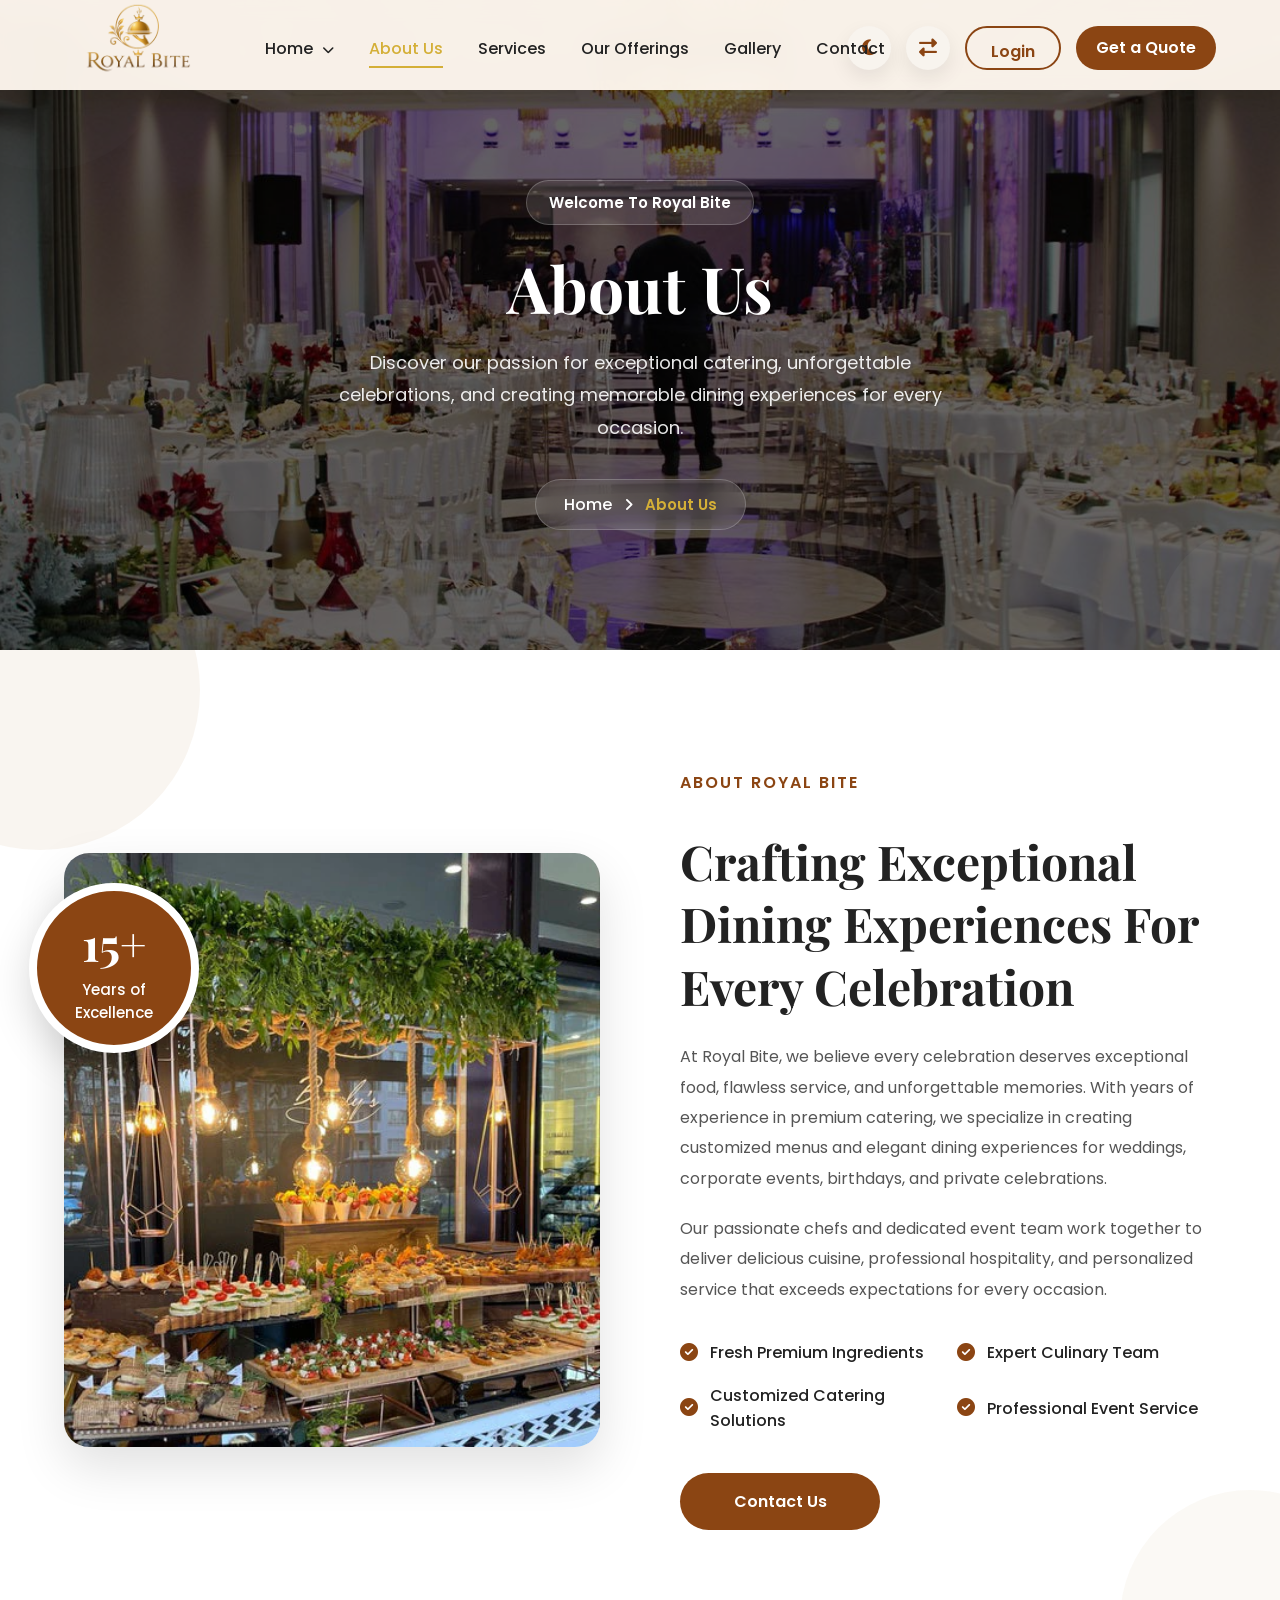
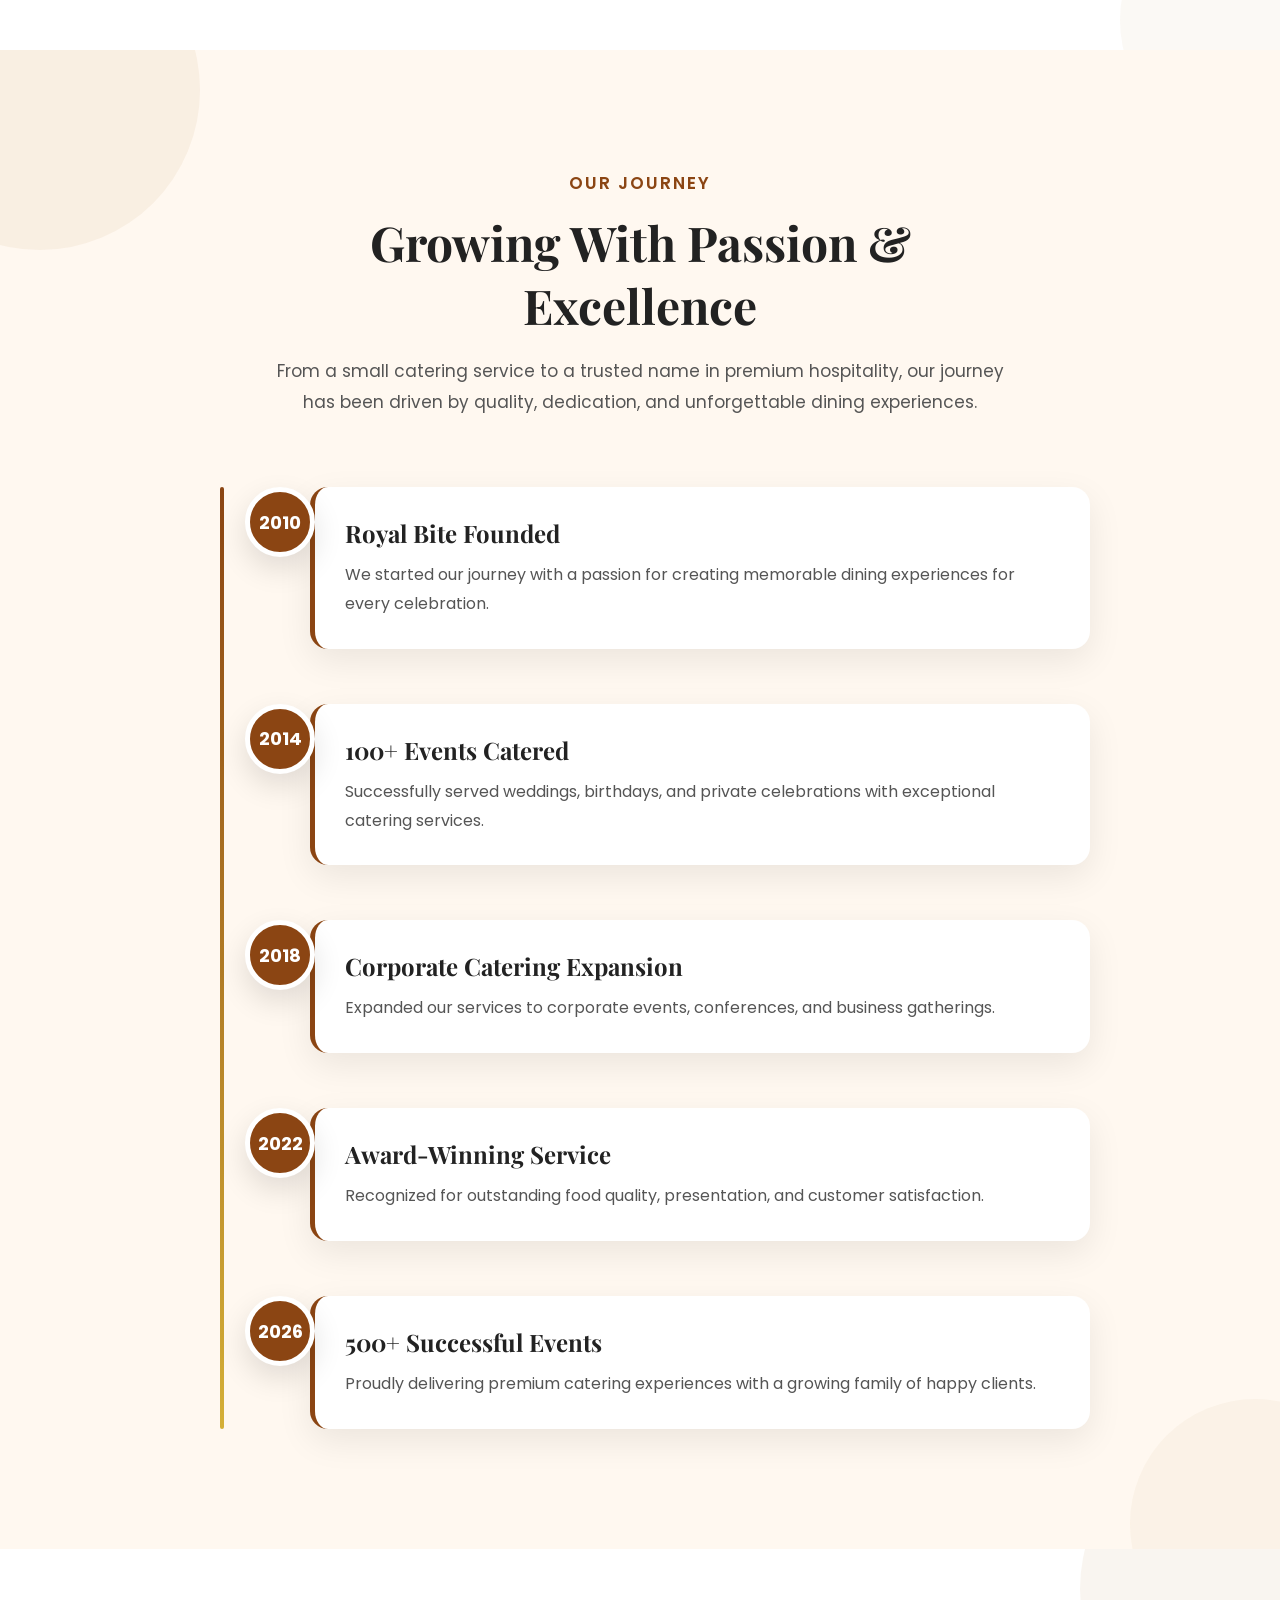
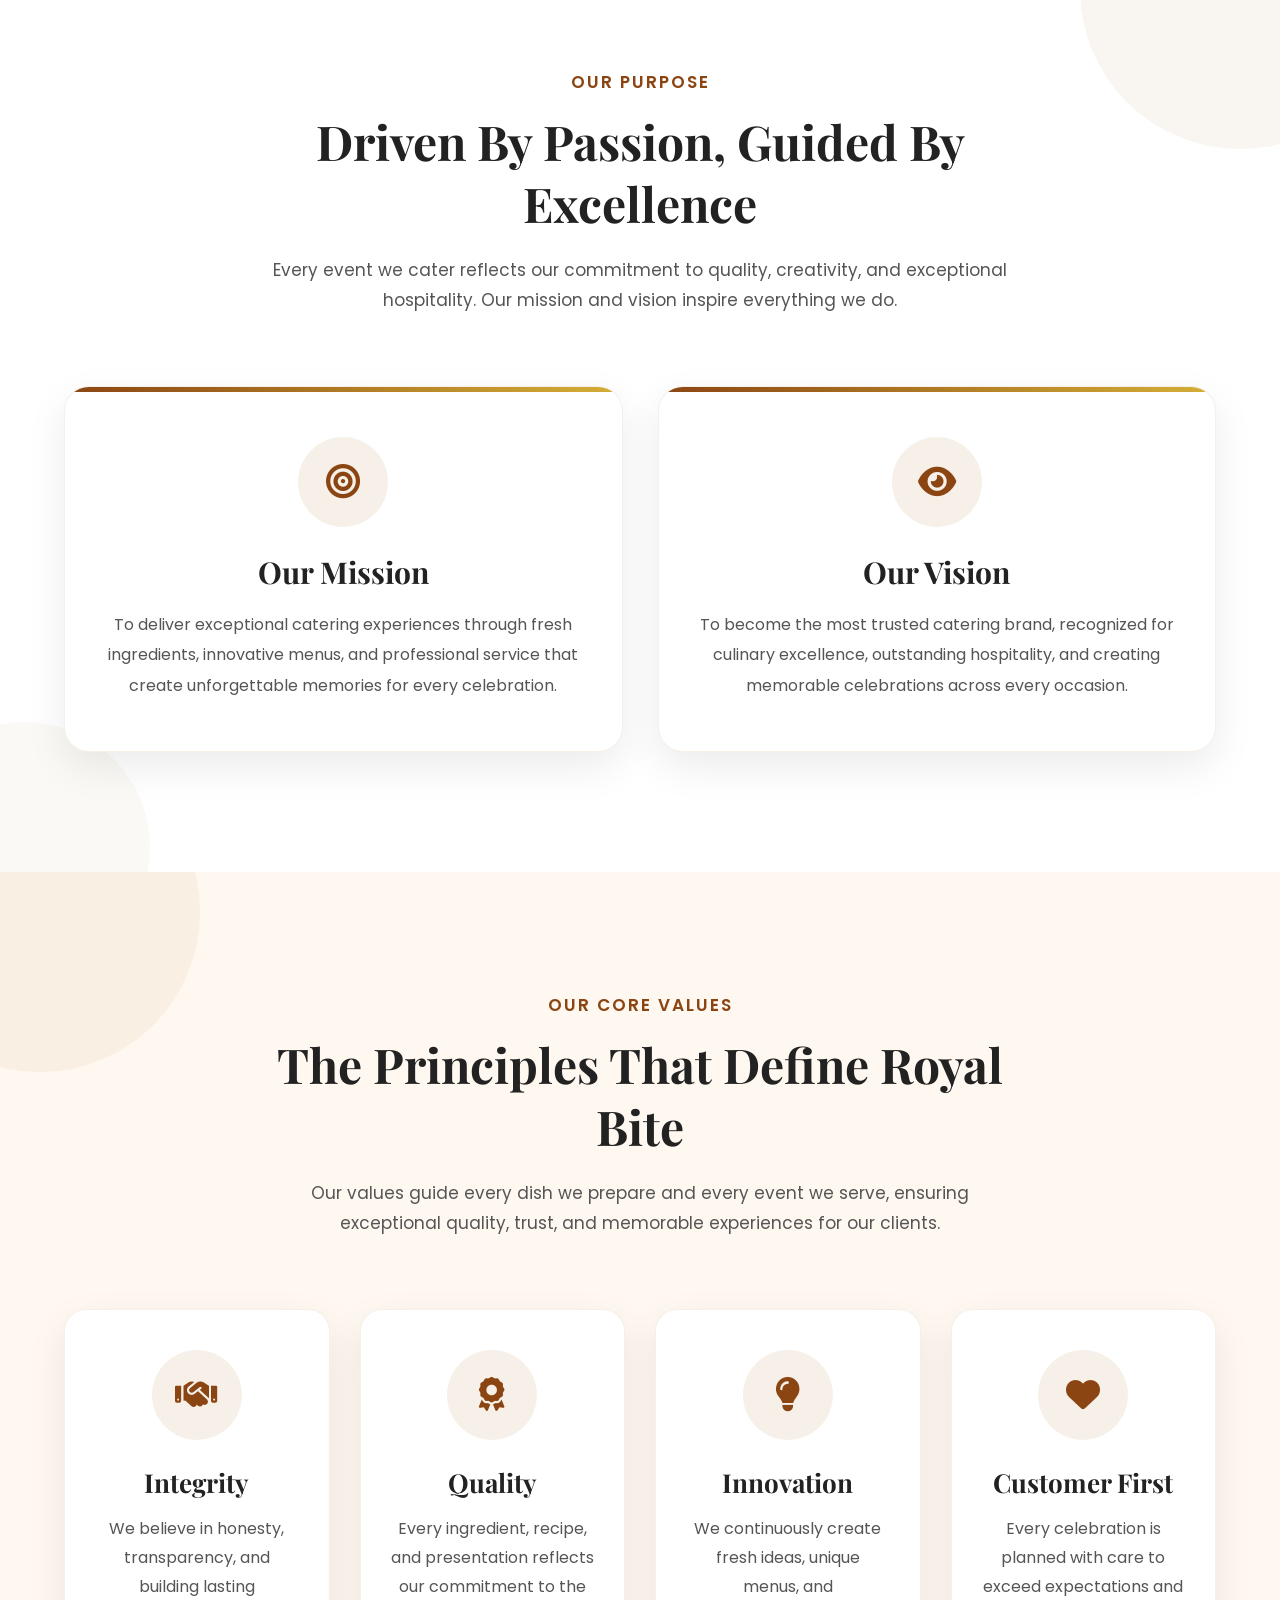
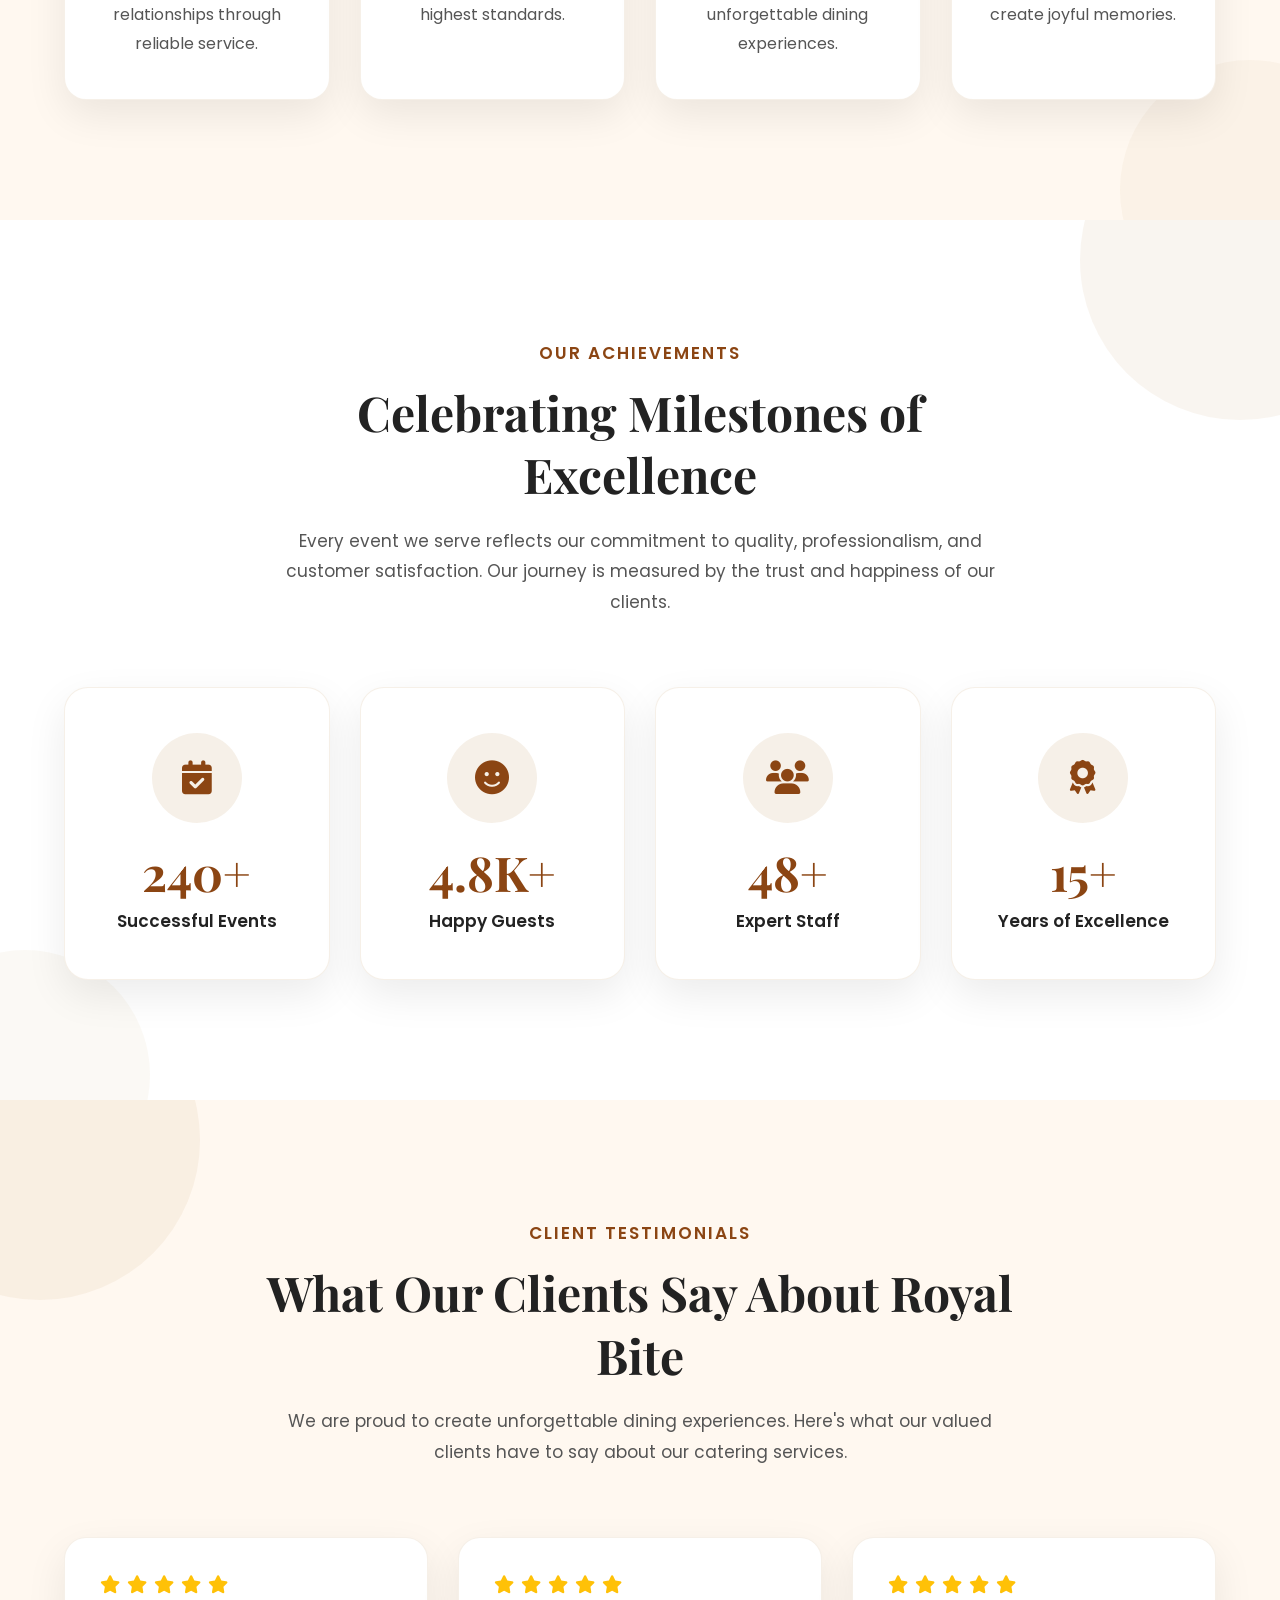
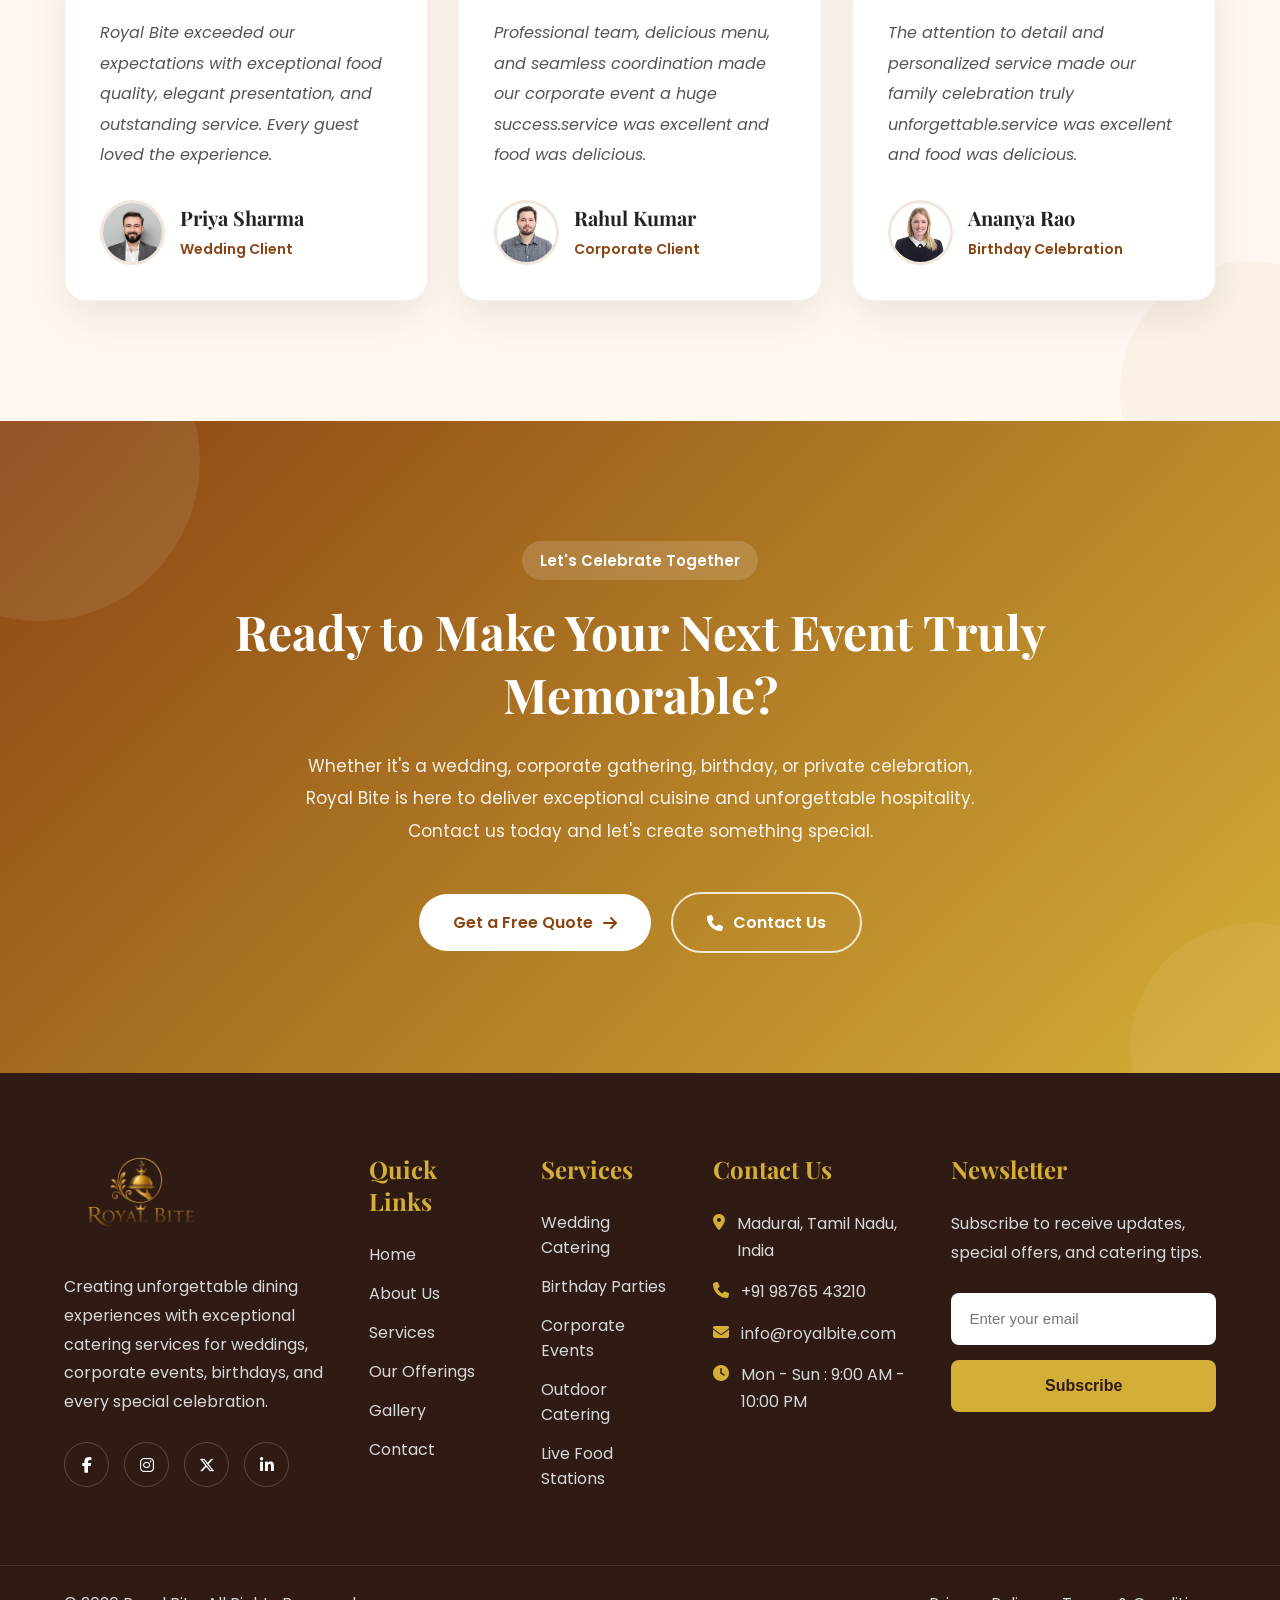
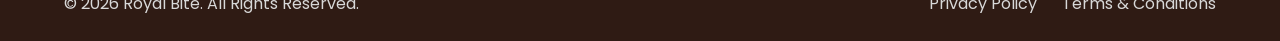
==== commit b21d12ee: "Add files via upload" ====
--- a/about.html
+++ b/about.html
@@ -1265,13 +1265,14 @@
 
 
 
-<!-- Scroll To Top -->
-<button id="scrollTopBtn" class="scroll-top-btn">
-    <i class="fa-solid fa-arrow-up"></i>
-
-    <!-- Main JavaScript -->
-    <script src="js/script.js"></script>
-
-</body>
-
-</html>
+<!-- Scroll To Top -->
+<button id="scrollTopBtn" class="scroll-top-btn">
+    <i class="fa-solid fa-arrow-up"></i>
+</button>
+
+<!-- Main JavaScript -->
+<script src="js/script.js"></script>
+
+</body>
+
+</html>
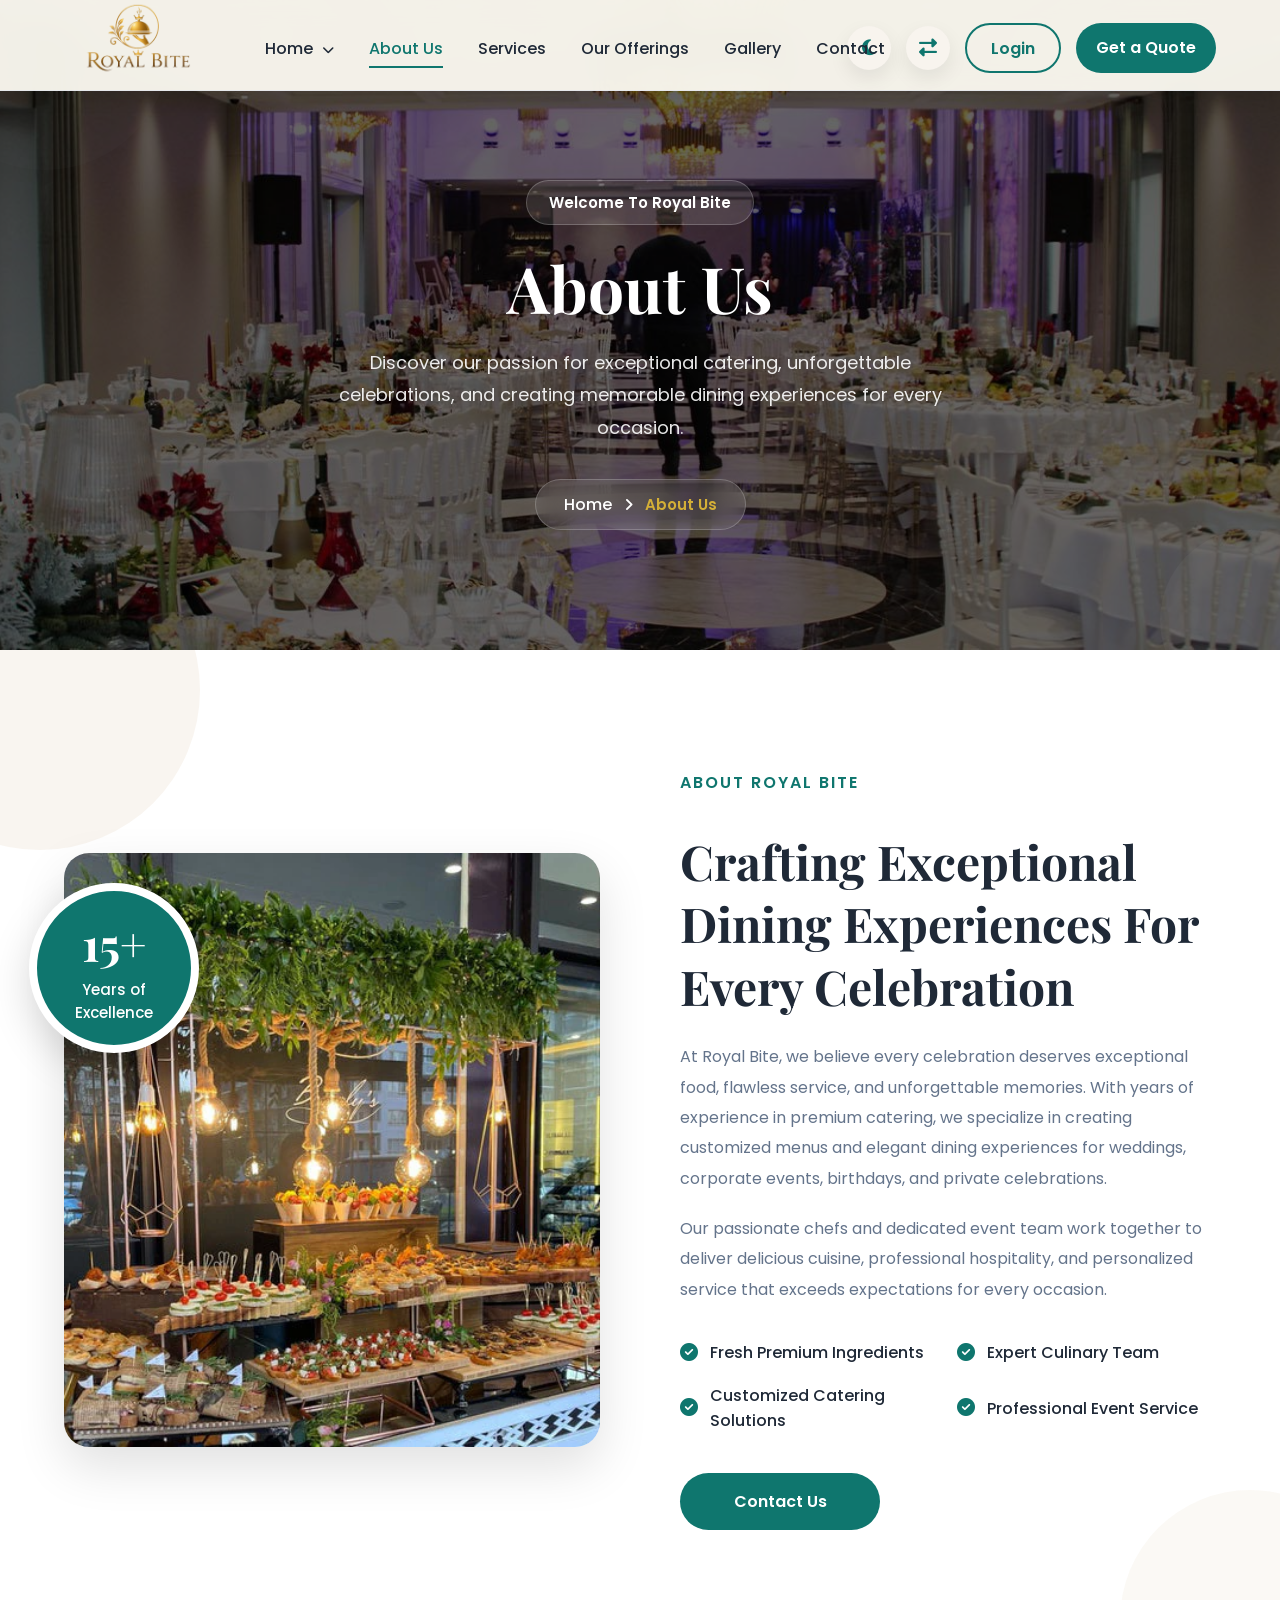
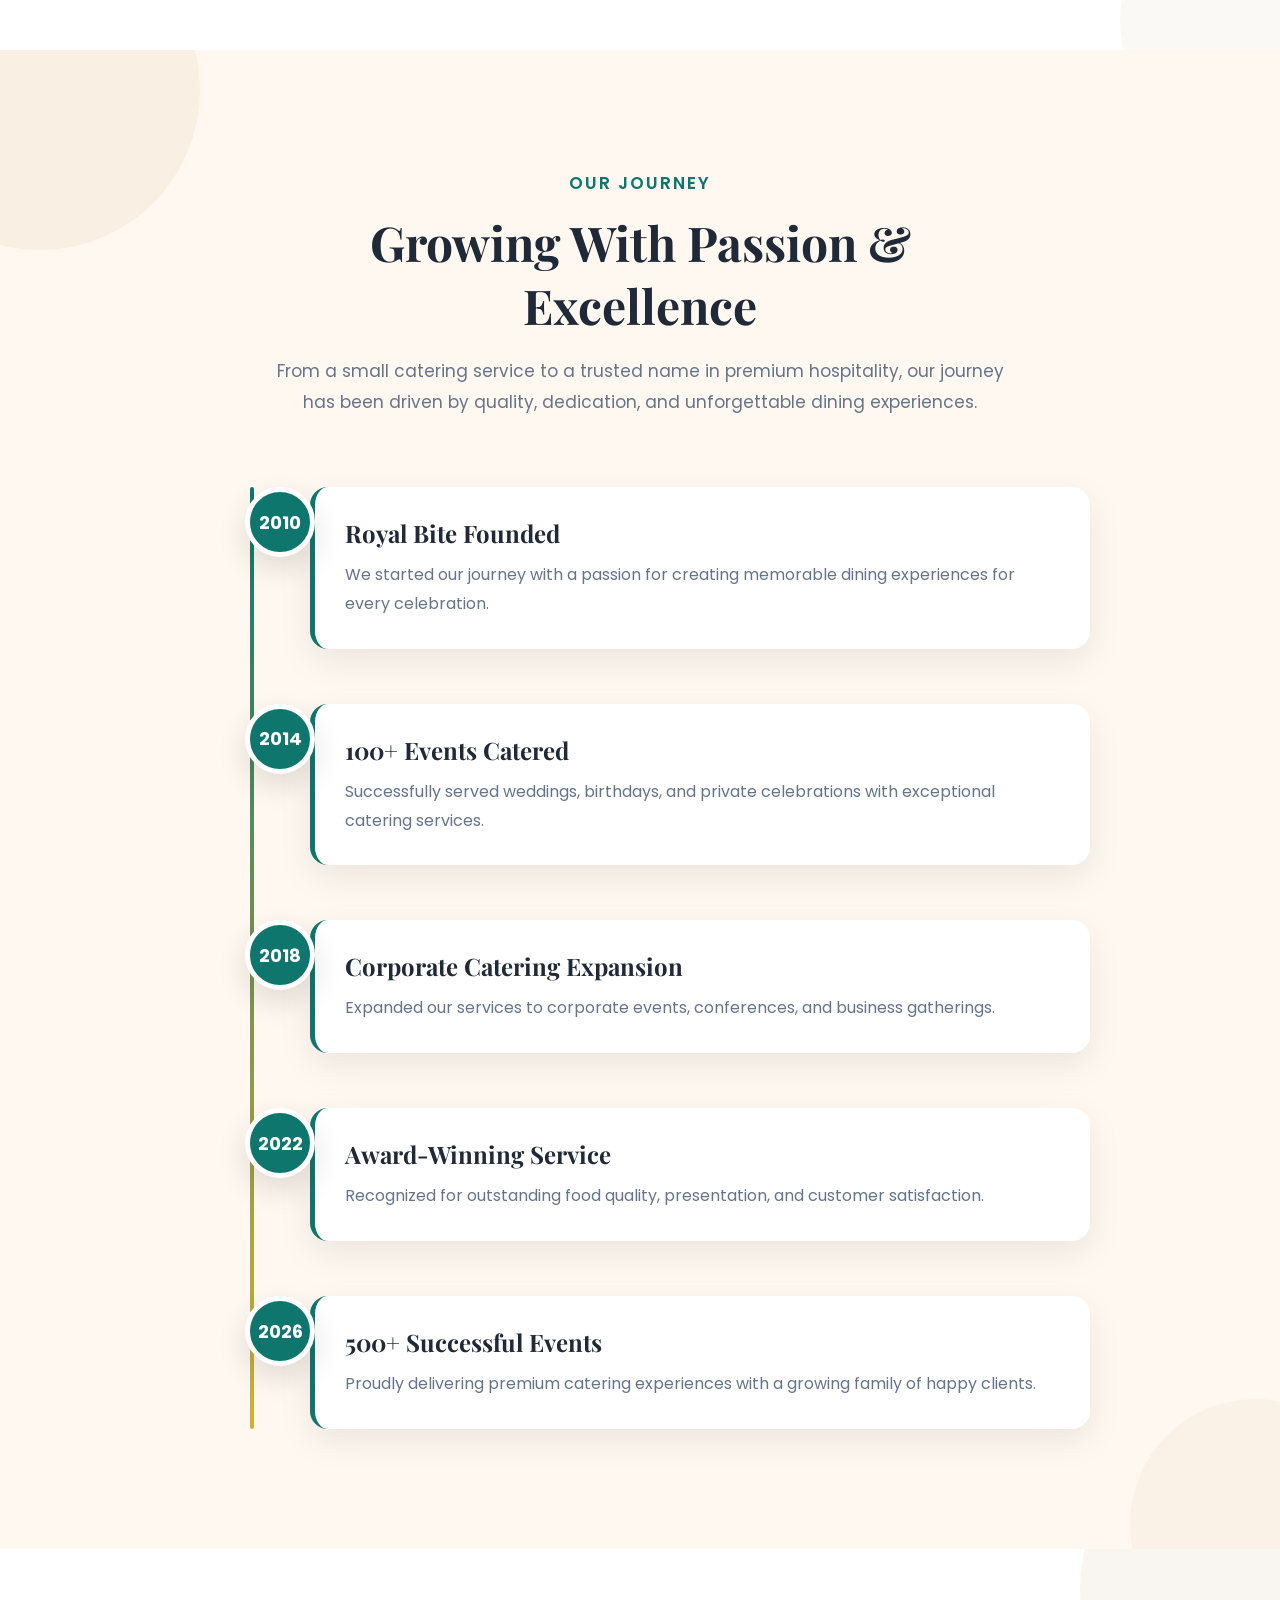
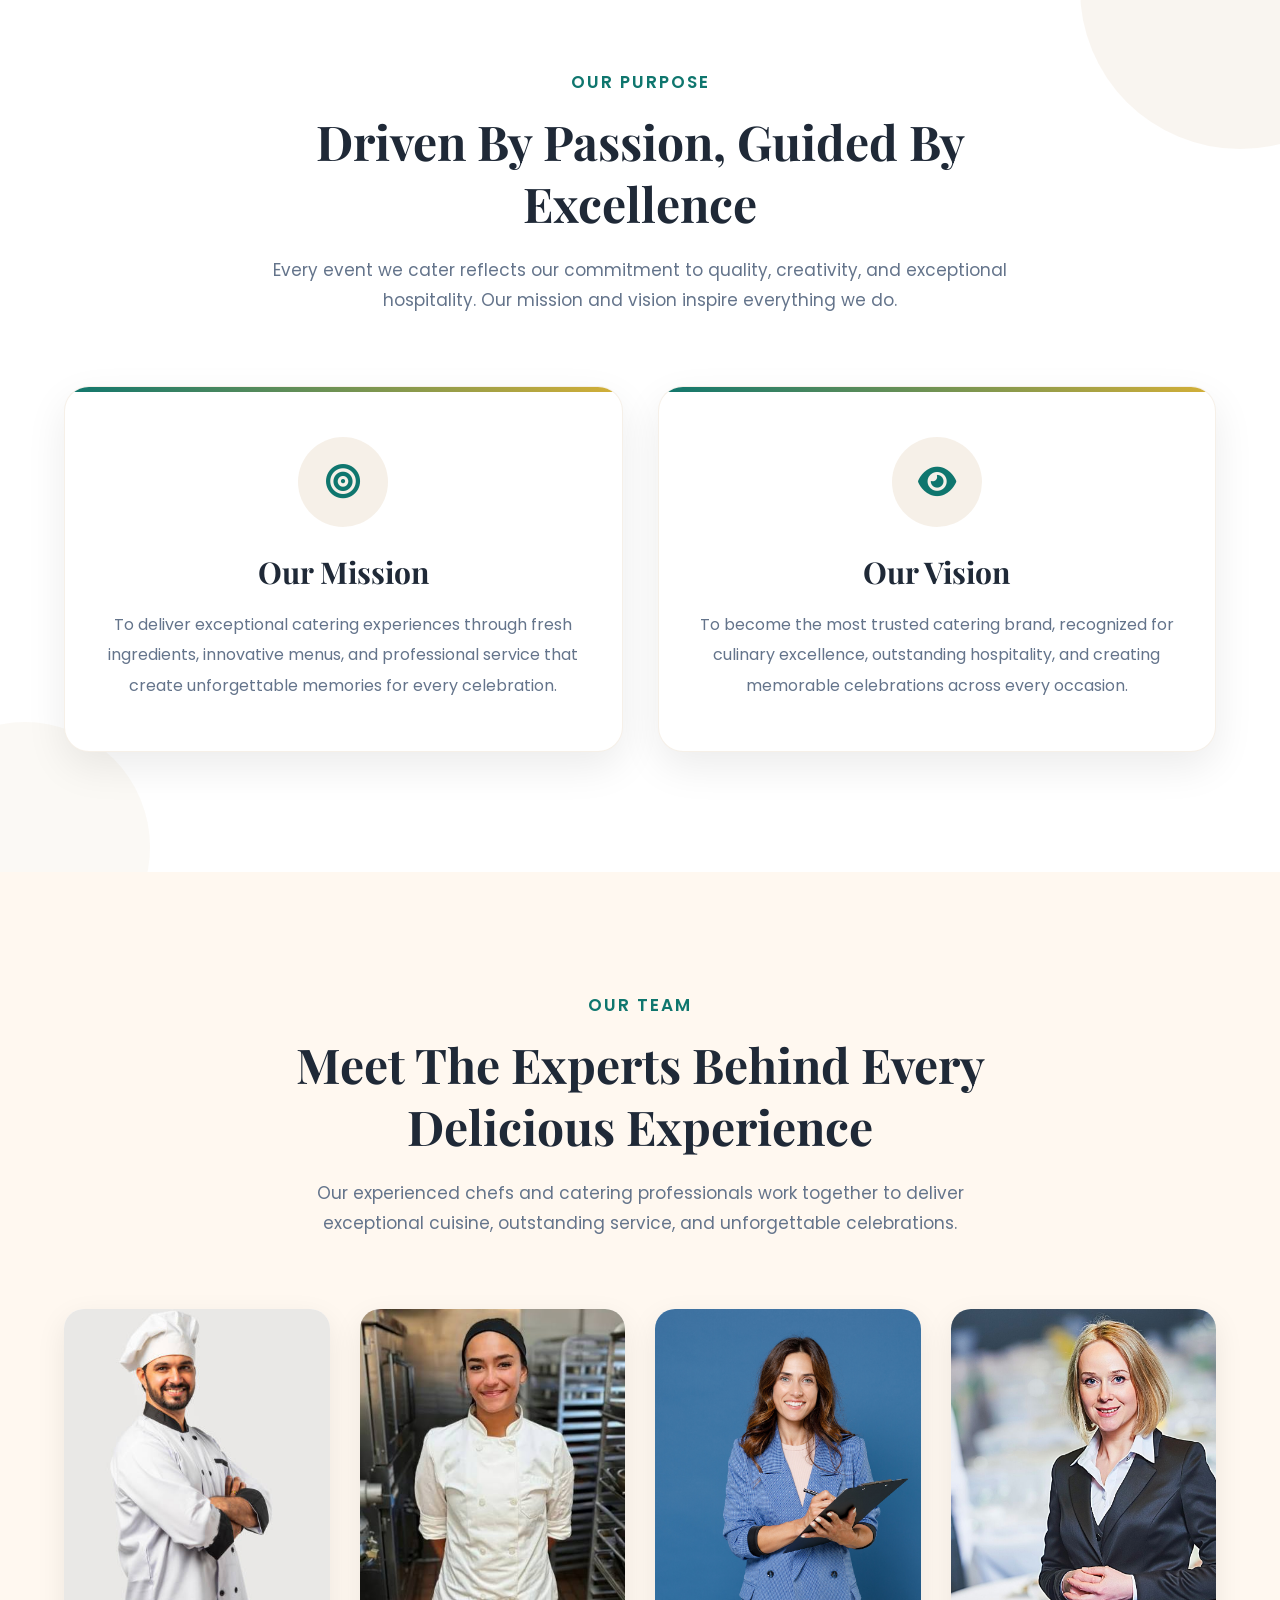
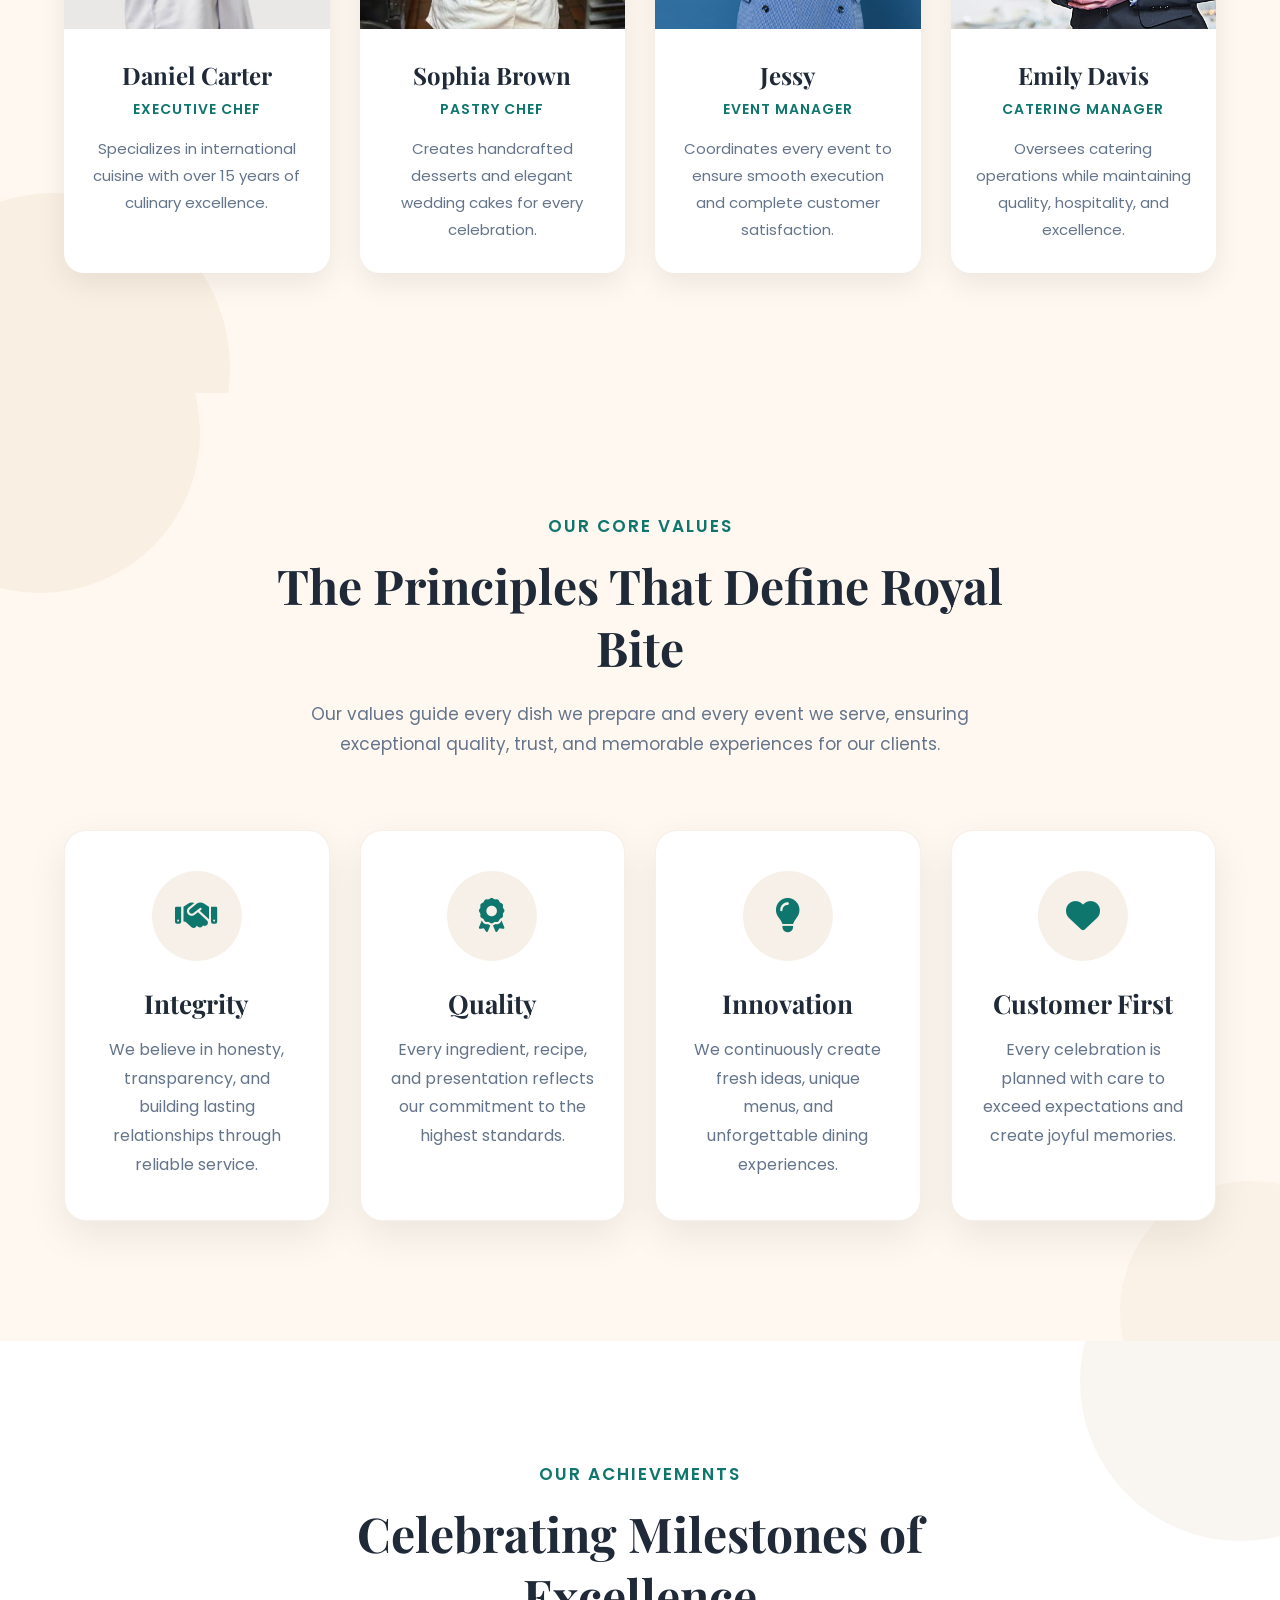
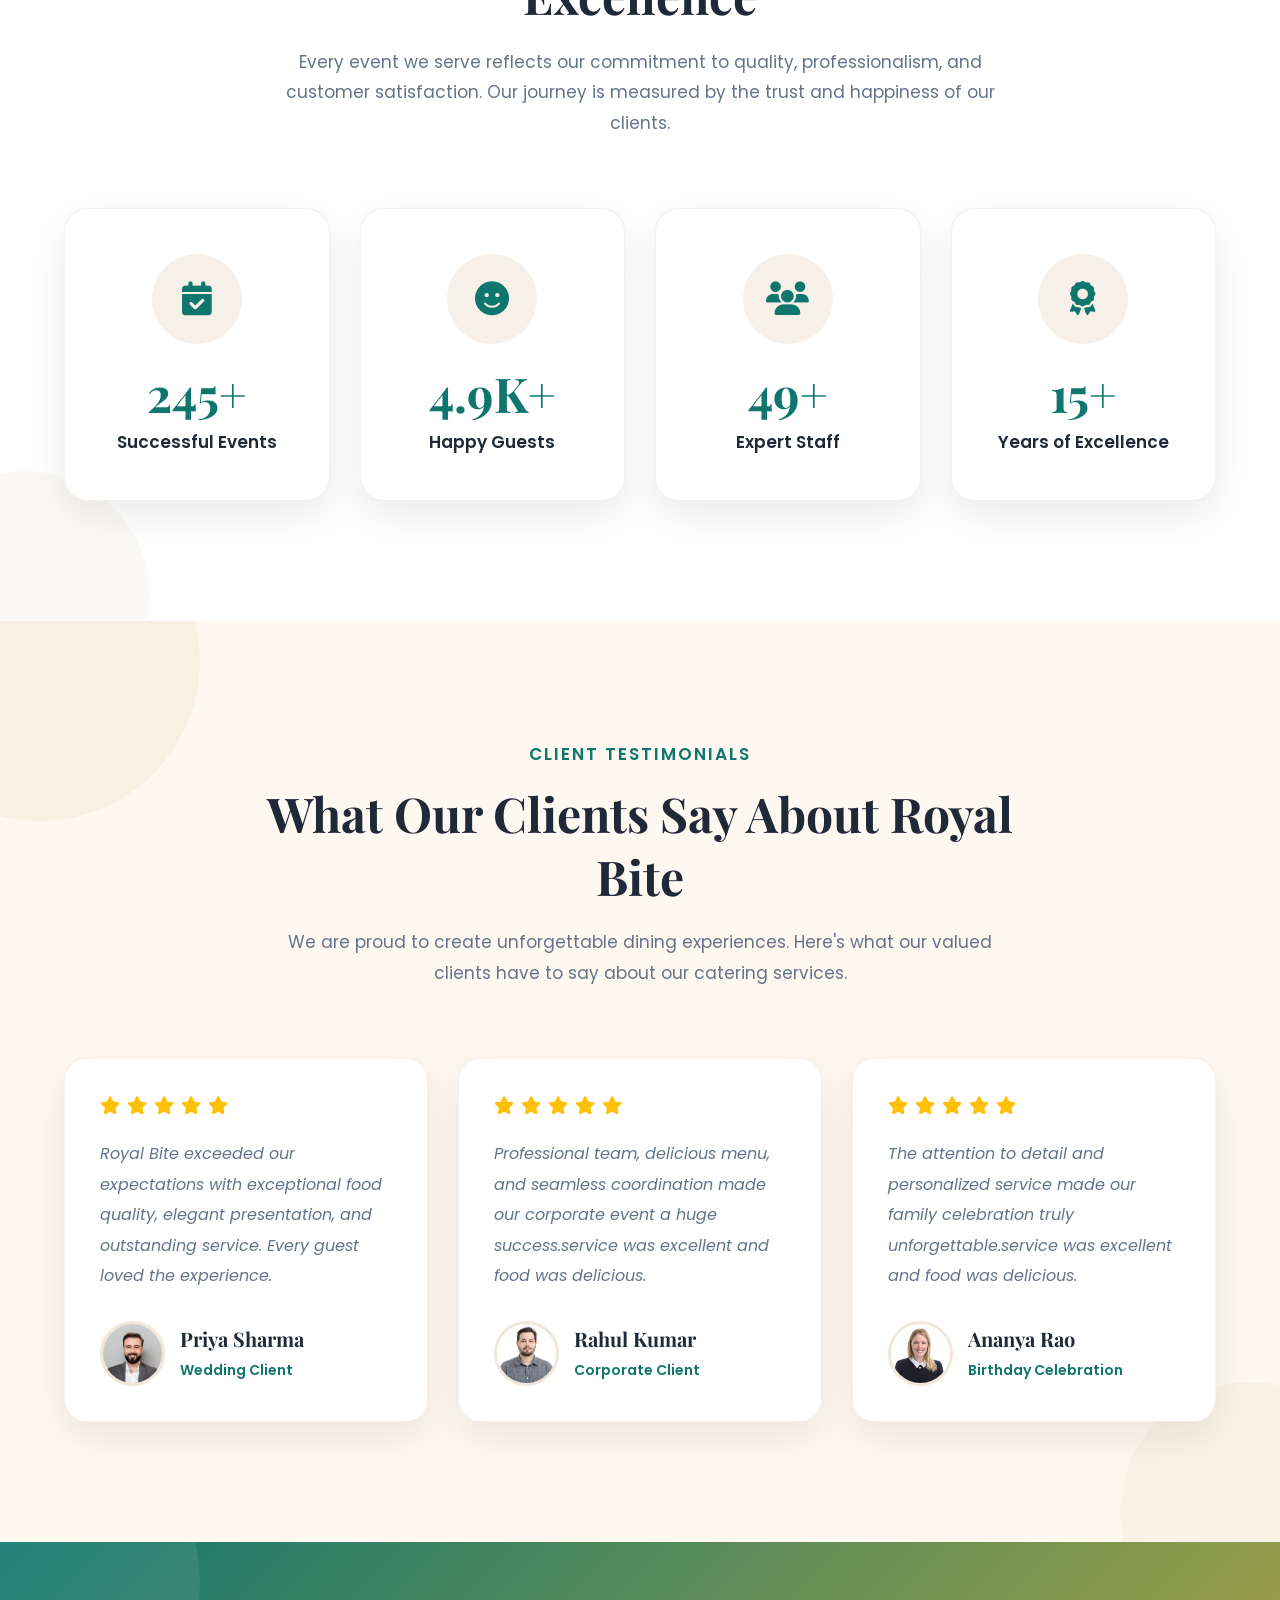
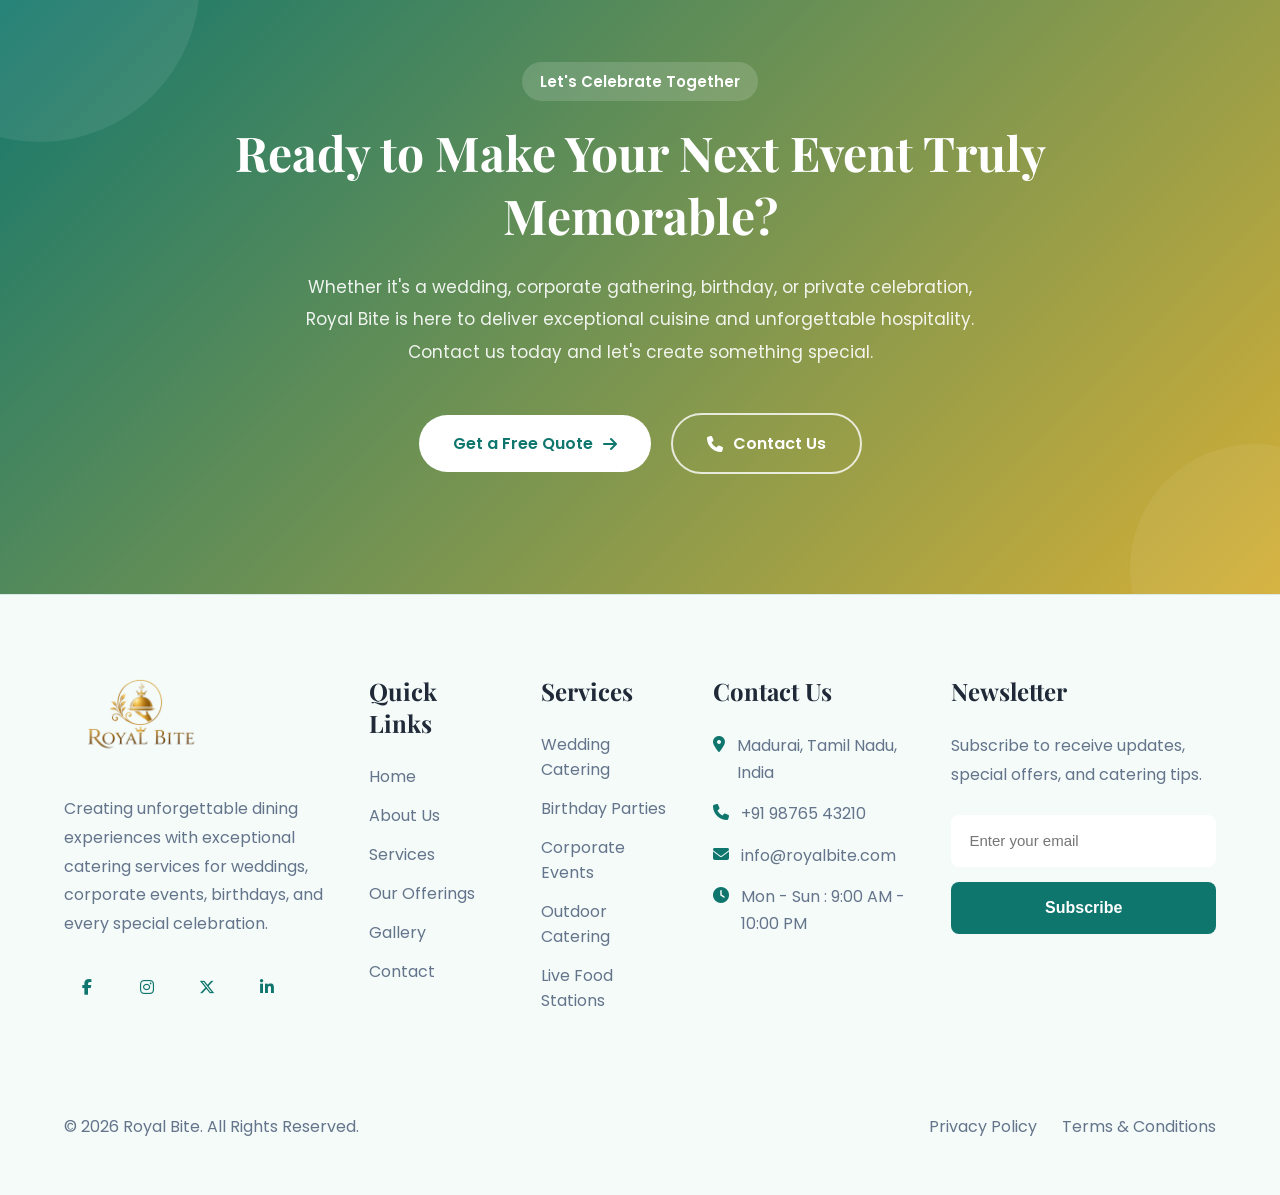
==== commit 8267c124: "Add files via upload" ====
--- a/about.html
+++ b/about.html
@@ -580,6 +580,187 @@
         MISSION & VISION END
 ======================================-->
 <!--=====================================
+        TEAM START
+======================================-->
+
+<section class="team">
+
+    <div class="container">
+
+        <!--========== Section Title ==========-->
+
+        <div class="section-title">
+
+            <span>Our Team</span>
+
+            <h2>Meet The Experts Behind Every Delicious Experience</h2>
+
+            <p>
+                Our experienced chefs and catering professionals work
+                together to deliver exceptional cuisine, outstanding
+                service, and unforgettable celebrations.
+            </p>
+
+        </div>
+
+        <!--========== Team Grid ==========-->
+
+        <div class="team-grid">
+
+            <!--========== Team Member 1 ==========-->
+
+            <div class="team-card">
+
+                <div class="team-image">
+
+                    <img src="images/team-1.jpg"
+                        alt="Executive Chef">
+
+                    <div class="team-social">
+
+                        <a href="#"><i class="fa-brands fa-facebook-f"></i></a>
+
+                        <a href="#"><i class="fa-brands fa-instagram"></i></a>
+
+                        <a href="#"><i class="fa-brands fa-linkedin-in"></i></a>
+
+                    </div>
+
+                </div>
+
+                <div class="team-content">
+
+                    <h3>Daniel Carter</h3>
+
+                    <span>Executive Chef</span>
+
+                    <p>
+                        Specializes in international cuisine with over
+                        15 years of culinary excellence.
+                    </p>
+
+                </div>
+
+            </div>
+
+            <!--========== Team Member 2 ==========-->
+
+            <div class="team-card">
+
+                <div class="team-image">
+
+                    <img src="images/team-2.jpg"
+                        alt="Pastry Chef">
+
+                    <div class="team-social">
+
+                        <a href="#"><i class="fa-brands fa-facebook-f"></i></a>
+
+                        <a href="#"><i class="fa-brands fa-instagram"></i></a>
+
+                        <a href="#"><i class="fa-brands fa-linkedin-in"></i></a>
+
+                    </div>
+
+                </div>
+
+                <div class="team-content">
+
+                    <h3>Sophia Brown</h3>
+
+                    <span>Pastry Chef</span>
+
+                    <p>
+                        Creates handcrafted desserts and elegant
+                        wedding cakes for every celebration.
+                    </p>
+
+                </div>
+
+            </div>
+
+            <!--========== Team Member 3 ==========-->
+
+            <div class="team-card">
+
+                <div class="team-image">
+
+                    <img src="images/team-3.jpg"
+                        alt="Event Manager">
+
+                    <div class="team-social">
+
+                        <a href="#"><i class="fa-brands fa-facebook-f"></i></a>
+
+                        <a href="#"><i class="fa-brands fa-instagram"></i></a>
+
+                        <a href="#"><i class="fa-brands fa-linkedin-in"></i></a>
+
+                    </div>
+
+                </div>
+
+                <div class="team-content">
+
+                    <h3>Jessy</h3>
+
+                    <span>Event Manager</span>
+
+                    <p>
+                        Coordinates every event to ensure smooth
+                        execution and complete customer satisfaction.
+                    </p>
+
+                </div>
+
+            </div>
+
+            <!--========== Team Member 4 ==========-->
+
+            <div class="team-card">
+
+                <div class="team-image">
+
+                    <img src="images/team-4.jpg"
+                        alt="Catering Manager">
+
+                    <div class="team-social">
+
+                        <a href="#"><i class="fa-brands fa-facebook-f"></i></a>
+
+                        <a href="#"><i class="fa-brands fa-instagram"></i></a>
+
+                        <a href="#"><i class="fa-brands fa-linkedin-in"></i></a>
+
+                    </div>
+
+                </div>
+
+                <div class="team-content">
+
+                    <h3>Emily Davis</h3>
+
+                    <span>Catering Manager</span>
+
+                    <p>
+                        Oversees catering operations while maintaining
+                        quality, hospitality, and excellence.
+                    </p>
+
+                </div>
+
+            </div>
+
+        </div>
+
+    </div>
+
+</section>
+
+<!--=====================================
+        TEAM END
+======================================-->
+<!--=====================================
         OUR CORE VALUES START
 ======================================-->
 
@@ -1265,14 +1446,14 @@
 
 
 
-<!-- Scroll To Top -->
-<button id="scrollTopBtn" class="scroll-top-btn">
-    <i class="fa-solid fa-arrow-up"></i>
-</button>
-
-<!-- Main JavaScript -->
-<script src="js/script.js"></script>
-
-</body>
-
-</html>
+<!-- Scroll To Top -->
+<button id="scrollTopBtn" class="scroll-top-btn">
+    <i class="fa-solid fa-arrow-up"></i>
+</button>
+
+<!-- Main JavaScript -->
+<script src="js/script.js"></script>
+
+</body>
+
+</html>
--- a/css/style.css
+++ b/css/style.css
@@ -2,23 +2,29 @@
     GOOGLE FONT
 ======================================*/
 
-@import url('https://fonts.googleapis.com/css2?family=Playfair+Display:wght@500;600;700&family=Poppins:wght@300;400;500;600;700&display=swap');
+@import url('https://fonts.googleapis.com/css2?family=Playfair+Display:wght@400;500;600;700;800&family=Poppins:wght@300;400;500;600;700&display=swap');
+
 
 /*=====================================
     ROOT
 ======================================*/
 
 :root{
-
-    --primary-color:#8B4513;
-    --secondary-color:#D4AF37;
-    --white:#ffffff;
-    --black:#222222;
-    --text:#555;
-    --bg:#FFF8F0;
-
-    --transition:.3s ease;
-
+    --primary-color: #0F766E;      /* Emerald green */
+    --secondary-color: #D4AF37;    /* Gold accent */
+
+    --white: #FFFFFF;
+    --black: #1F2937;              /* Dark heading color */
+    --text: #64748B;               /* Secondary text */
+    --bg: #FAF9F6;                 /* Main light background */
+
+    /* Extra theme colors */
+    --section-bg: #F4FBF9;         /* Light emerald section */
+    --card-bg: #FFFFFF;            /* Cards */
+    --soft-bg: #ECF8F5;            /* Soft emerald */
+    --border-color: #D7EAE5;       /* Light border */
+
+    --transition: .3s ease;
 }
 
 /*=====================================
@@ -85,9 +91,9 @@
 
     width:100%;
 
-    background:rgba(255,248,240,.96);
-
-    backdrop-filter:blur(10px);
+    background: rgba(250, 248, 240, 0.96);
+    backdrop-filter: blur(12px);
+    border-bottom: 1px solid #E6E8EB;
 
     box-shadow:0 5px 20px rgba(0,0,0,.08);
 
@@ -359,7 +365,10 @@
 
     transition:.3s;
 
-    height:44px;
+    height:50px;
+    display: flex;
+    align-items: center;
+    justify-content: center;
 
 }
 
@@ -377,7 +386,7 @@
     align-items:center;
     justify-content:center;
     min-width:140px;
-    height:44px;
+    height:50px;
     padding:0 28px;
     background:var(--primary-color);
     color:#fff;
@@ -392,7 +401,7 @@
 
 .quote-btn:hover{
 
-    background:var(--secondary-color);
+    background:var(--primary-color);
 
     color:#222;
 
@@ -429,256 +438,260 @@
 
 .footer{
 
-    background:#2F1B14;
+    background: #F4FBF9;
+    border-top: 1px solid #D7EAE5;
+    color: var(--text);
+     padding: 80px 0 30px;
+}
+.footer-top {
+    padding-top: 40px;
+    padding-bottom: 40px;
+}
+
+.footer-content{
+
+    display:grid;
+
+    grid-template-columns:2fr 1fr 1fr 1.5fr 2fr;
+
+    gap:40px;
+
+}
+
+.footer-logo img{
+
+    width:150px;
+
+    margin-bottom:20px;
+
+    filter:none;
+
+}
+
+.footer-box p{
+
+    color:var(--text);
+
+    line-height:1.8;
+
+    margin-bottom:25px;
+
+}
+
+.footer-box h3{
+
+    font-family:'Playfair Display', serif;
+
+    font-size:24px;
+
+    color:var(--black);
+
+    margin-bottom:25px;
+
+}
+
+.footer-box ul li{
+
+    margin-bottom:14px;
+
+}
+
+.footer-box ul li a{
+
+    color:var(--text);
+
+    transition:.3s;
+
+}
+
+.footer-box ul li a:hover{
+
+    color:var(--primary-color);
+
+    padding-left:8px;
+
+}
+
+/*=====================================
+    CONTACT INFO
+======================================*/
+
+.contact-info li{
+
+    display:flex;
+
+    align-items:flex-start;
+
+    gap:12px;
+
+    color:var(--text);
+
+    line-height:1.7;
+
+}
+
+.contact-info i{
+
+    color:var(--primary-color);
+
+    margin-top:4px;
+
+}
+
+/*=====================================
+    SOCIAL ICONS
+======================================*/
+
+.footer-social{
+
+    display:flex;
+
+    gap:15px;
+
+}
+
+.footer-social a{
+
+    width:45px;
+
+    height:45px;
+
+    display:flex;
+
+    align-items:center;
+
+    justify-content:center;
+
+    border:1px solid rgba(255,255,255,.2);
+
+    border-radius:50%;
+
+    color:var(--primary-color);
+
+    transition:.3s;
+
+}
+
+.footer-social a:hover{
+
+    background:var(--primary-color);
+
+    color:#2F1B14;
+
+    transform:translateY(-5px);
+
+}
+
+/*=====================================
+    NEWSLETTER
+======================================*/
+
+.newsletter{
+
+    display:flex;
+
+    flex-direction:column;
+
+    gap:15px;
+
+}
+
+.newsletter input{
+
+    width:100%;
+
+    height:52px;
+
+    padding:0 18px;
+
+    border:none;
+
+    border-radius:8px;
+
+    outline:none;
+
+    font-size:15px;
+
+}
+
+.newsletter button{
+
+    height:52px;
+
+    border:none;
+
+    border-radius:8px;
+
+    background:var(--primary-color);
 
     color:#fff;
 
-    padding:80px 0 0;
-
-}
-
-.footer-content{
-
-    display:grid;
-
-    grid-template-columns:2fr 1fr 1fr 1.5fr 2fr;
-
-    gap:40px;
-
-}
-
-.footer-logo img{
-
-    width:150px;
-
-    margin-bottom:20px;
-
-}
-
-.footer-box p{
-
-    color:#d8d8d8;
-
-    line-height:1.8;
-
-    margin-bottom:25px;
-
-}
-
-.footer-box h3{
-
-    font-family:'Playfair Display', serif;
-
-    font-size:24px;
+    font-size:16px;
+
+    font-weight:600;
+
+    cursor:pointer;
+
+    transition:.3s;
+
+}
+
+.newsletter button:hover{
+
+    background:var(--primary-color);
+
+}
+
+/*=====================================
+    FOOTER BOTTOM
+======================================*/
+
+.footer-bottom{
+
+    margin-top:60px;
+
+    border-top:1px solid rgba(255,255,255,.1);
+
+    padding:26px 0;
+
+}
+
+.footer-bottom .container{
+
+    display:flex;
+
+    justify-content:space-between;
+
+    align-items:center;
+
+}
+
+.footer-bottom p{
+
+    color:var(--text);
+
+}
+
+.footer-links{
+
+    display:flex;
+
+    gap:25px;
+
+}
+
+.footer-links a{
+
+    color:var(--text);
+
+    transition:.3s;
+
+}
+
+.footer-links a:hover{
 
     color:var(--secondary-color);
 
-    margin-bottom:25px;
-
-}
-
-.footer-box ul li{
-
-    margin-bottom:14px;
-
-}
-
-.footer-box ul li a{
-
-    color:#d8d8d8;
-
-    transition:.3s;
-
-}
-
-.footer-box ul li a:hover{
-
-    color:var(--secondary-color);
-
-    padding-left:8px;
-
-}
-
-/*=====================================
-    CONTACT INFO
-======================================*/
-
-.contact-info li{
-
-    display:flex;
-
-    align-items:flex-start;
-
-    gap:12px;
-
-    color:#d8d8d8;
-
-    line-height:1.7;
-
-}
-
-.contact-info i{
-
-    color:var(--secondary-color);
-
-    margin-top:4px;
-
-}
-
-/*=====================================
-    SOCIAL ICONS
-======================================*/
-
-.footer-social{
-
-    display:flex;
-
-    gap:15px;
-
-}
-
-.footer-social a{
-
-    width:45px;
-
-    height:45px;
-
-    display:flex;
-
-    align-items:center;
-
-    justify-content:center;
-
-    border:1px solid rgba(255,255,255,.2);
-
-    border-radius:50%;
-
-    color:#fff;
-
-    transition:.3s;
-
-}
-
-.footer-social a:hover{
-
-    background:var(--secondary-color);
-
-    color:#2F1B14;
-
-    transform:translateY(-5px);
-
-}
-
-/*=====================================
-    NEWSLETTER
-======================================*/
-
-.newsletter{
-
-    display:flex;
-
-    flex-direction:column;
-
-    gap:15px;
-
-}
-
-.newsletter input{
-
-    width:100%;
-
-    height:52px;
-
-    padding:0 18px;
-
-    border:none;
-
-    border-radius:8px;
-
-    outline:none;
-
-    font-size:15px;
-
-}
-
-.newsletter button{
-
-    height:52px;
-
-    border:none;
-
-    border-radius:8px;
-
-    background:var(--secondary-color);
-
-    color:#2F1B14;
-
-    font-size:16px;
-
-    font-weight:600;
-
-    cursor:pointer;
-
-    transition:.3s;
-
-}
-
-.newsletter button:hover{
-
-    background:#fff;
-
-}
-
-/*=====================================
-    FOOTER BOTTOM
-======================================*/
-
-.footer-bottom{
-
-    margin-top:60px;
-
-    border-top:1px solid rgba(255,255,255,.1);
-
-    padding:25px 0;
-
-}
-
-.footer-bottom .container{
-
-    display:flex;
-
-    justify-content:space-between;
-
-    align-items:center;
-
-}
-
-.footer-bottom p{
-
-    color:#d8d8d8;
-
-}
-
-.footer-links{
-
-    display:flex;
-
-    gap:25px;
-
-}
-
-.footer-links a{
-
-    color:#d8d8d8;
-
-    transition:.3s;
-
-}
-
-.footer-links a:hover{
-
-    color:var(--secondary-color);
-
 }
 
 /**home1 hero **/
@@ -689,6 +702,7 @@
 .hero{
 
     margin-top:90px;
+    background: #FAF9F6;
 
 }
 
@@ -877,6 +891,8 @@
 
     transition:.3s;
 
+    background:var(--secondary-color);
+
 }
 
 .secondary-btn:hover{
@@ -927,310 +943,310 @@
 .hero-prev:hover,
 .hero-next:hover{
 
+    background:var(--primary-color);
+
+    color:#222;
+
+}
+
+.hero-prev{
+
+    left:35px;
+
+}
+
+.hero-next{
+
+    right:35px;
+
+}
+
+/*=====================================
+    HERO DOTS
+======================================*/
+
+.hero-dots{
+
+    position:absolute;
+
+    left:50%;
+
+    bottom:35px;
+
+    transform:translateX(-50%);
+
+    display:flex;
+
+    gap:12px;
+
+    z-index:5;
+
+}
+
+.dot{
+
+    width:14px;
+
+    height:14px;
+
+    border-radius:50%;
+
+    background:rgba(255,255,255,.4);
+
+    cursor:pointer;
+
+    transition:.3s;
+
+}
+
+.dot.active{
+
+    width:38px;
+
+    border-radius:30px;
+
     background:var(--secondary-color);
 
-    color:#222;
-
-}
-
-.hero-prev{
-
-    left:35px;
-
-}
-
-.hero-next{
-
-    right:35px;
-
-}
-
-/*=====================================
-    HERO DOTS
-======================================*/
-
-.hero-dots{
-
-    position:absolute;
-
-    left:50%;
-
-    bottom:35px;
-
-    transform:translateX(-50%);
+}
+
+/*=====================================
+    HERO ANIMATION
+======================================*/
+
+.hero-content{
+
+    animation:fadeUp 1s ease;
+
+}
+
+@keyframes fadeUp{
+
+    from{
+
+        opacity:0;
+
+        transform:translate(-50%,-40%);
+
+    }
+
+    to{
+
+        opacity:1;
+
+        transform:translate(-50%,-50%);
+
+    }
+
+}
+
+
+/*=====================================
+    SIGNATURE SERVICES
+======================================*/
+
+.home-services{
+
+    padding:120px 0;
+
+    background:#FFF8F0;
+
+}
+
+.section-title{
+
+    text-align:center;
+
+    max-width:750px;
+
+    margin:0 auto 70px;
+
+}
+
+.section-title span{
+
+    display:inline-block;
+
+    color:var(--primary-color);
+
+    font-size:17px;
+
+    font-weight:600;
+
+    text-transform:uppercase;
+
+    letter-spacing:2px;
+
+    margin-bottom:15px;
+
+}
+
+.section-title h2{
+
+    font-family:'Playfair Display',serif;
+
+    font-size:48px;
+
+    color:var(--black);
+
+    margin-bottom:20px;
+
+    line-height:1.3;
+
+}
+
+.section-title p{
+
+    font-size:17px;
+
+    color:var(--text);
+
+    line-height:1.8;
+
+}
+
+/*=====================================
+    SERVICES GRID
+======================================*/
+
+.home-services-grid{
+
+    display:grid;
+
+    grid-template-columns:repeat(3,1fr);
+
+    gap:30px;
+
+}
+
+/*=====================================
+    SERVICE CARD
+======================================*/
+
+.home-service-card{
+
+    background:#fff;
+
+    padding:45px 35px;
+
+    border-radius:20px;
+
+    text-align:center;
+
+    box-shadow:0 10px 30px rgba(0,0,0,.05);
+
+    transition:.4s ease;
+
+    border:2px solid transparent;
+
+}
+
+.home-service-card:hover{
+
+    transform:translateY(-10px);
+
+    border-color:var(--secondary-color);
+
+    box-shadow:0 18px 40px rgba(0,0,0,.12);
+
+}
+
+/*=====================================
+    ICON
+======================================*/
+
+.home-service-icon{
+
+    width:85px;
+
+    height:85px;
+
+    margin:0 auto 25px;
 
     display:flex;
 
-    gap:12px;
-
-    z-index:5;
-
-}
-
-.dot{
-
-    width:14px;
-
-    height:14px;
+    align-items:center;
+
+    justify-content:center;
 
     border-radius:50%;
 
-    background:rgba(255,255,255,.4);
-
-    cursor:pointer;
+    background:#FFF2E5;
+
+    color:var(--primary-color);
+
+    font-size:34px;
+
+    transition:.4s;
+
+}
+
+.home-service-card:hover .home-service-icon{
+
+    background:var(--primary-color);
+
+    color:#fff;
+
+    transform:rotate(10deg) scale(1.08);
+
+}
+
+/*=====================================
+    CONTENT
+======================================*/
+
+.home-service-card h3{
+
+    font-family:'Playfair Display',serif;
+
+    font-size:26px;
+
+    color:var(--black);
+
+    margin-bottom:18px;
+
+}
+
+.home-service-card p{
+
+    color:var(--text);
+
+    font-size:16px;
+
+    line-height:1.8;
+
+    margin-bottom:25px;
+
+}
+
+/*=====================================
+    LINK
+======================================*/
+
+.home-service-card a{
+
+    display:inline-flex;
+
+    align-items:center;
+
+    gap:10px;
+
+    color:var(--primary-color);
+
+    font-weight:600;
 
     transition:.3s;
 
 }
 
-.dot.active{
-
-    width:38px;
-
-    border-radius:30px;
-
-    background:var(--secondary-color);
-
-}
-
-/*=====================================
-    HERO ANIMATION
-======================================*/
-
-.hero-content{
-
-    animation:fadeUp 1s ease;
-
-}
-
-@keyframes fadeUp{
-
-    from{
-
-        opacity:0;
-
-        transform:translate(-50%,-40%);
-
-    }
-
-    to{
-
-        opacity:1;
-
-        transform:translate(-50%,-50%);
-
-    }
-
-}
-
-
-/*=====================================
-    SIGNATURE SERVICES
-======================================*/
-
-.home-services{
-
-    padding:120px 0;
-
-    background:#FFF8F0;
-
-}
-
-.section-title{
-
-    text-align:center;
-
-    max-width:750px;
-
-    margin:0 auto 70px;
-
-}
-
-.section-title span{
-
-    display:inline-block;
+.home-service-card a i{
+
+    transition:.3s;
+
+}
+
+.home-service-card:hover a{
 
     color:var(--primary-color);
-
-    font-size:17px;
-
-    font-weight:600;
-
-    text-transform:uppercase;
-
-    letter-spacing:2px;
-
-    margin-bottom:15px;
-
-}
-
-.section-title h2{
-
-    font-family:'Playfair Display',serif;
-
-    font-size:48px;
-
-    color:var(--black);
-
-    margin-bottom:20px;
-
-    line-height:1.3;
-
-}
-
-.section-title p{
-
-    font-size:17px;
-
-    color:var(--text);
-
-    line-height:1.8;
-
-}
-
-/*=====================================
-    SERVICES GRID
-======================================*/
-
-.home-services-grid{
-
-    display:grid;
-
-    grid-template-columns:repeat(3,1fr);
-
-    gap:30px;
-
-}
-
-/*=====================================
-    SERVICE CARD
-======================================*/
-
-.home-service-card{
-
-    background:#fff;
-
-    padding:45px 35px;
-
-    border-radius:20px;
-
-    text-align:center;
-
-    box-shadow:0 10px 30px rgba(0,0,0,.05);
-
-    transition:.4s ease;
-
-    border:2px solid transparent;
-
-}
-
-.home-service-card:hover{
-
-    transform:translateY(-10px);
-
-    border-color:var(--secondary-color);
-
-    box-shadow:0 18px 40px rgba(0,0,0,.12);
-
-}
-
-/*=====================================
-    ICON
-======================================*/
-
-.home-service-icon{
-
-    width:85px;
-
-    height:85px;
-
-    margin:0 auto 25px;
-
-    display:flex;
-
-    align-items:center;
-
-    justify-content:center;
-
-    border-radius:50%;
-
-    background:#FFF2E5;
-
-    color:var(--primary-color);
-
-    font-size:34px;
-
-    transition:.4s;
-
-}
-
-.home-service-card:hover .home-service-icon{
-
-    background:var(--primary-color);
-
-    color:#fff;
-
-    transform:rotate(10deg) scale(1.08);
-
-}
-
-/*=====================================
-    CONTENT
-======================================*/
-
-.home-service-card h3{
-
-    font-family:'Playfair Display',serif;
-
-    font-size:26px;
-
-    color:var(--black);
-
-    margin-bottom:18px;
-
-}
-
-.home-service-card p{
-
-    color:var(--text);
-
-    font-size:16px;
-
-    line-height:1.8;
-
-    margin-bottom:25px;
-
-}
-
-/*=====================================
-    LINK
-======================================*/
-
-.home-service-card a{
-
-    display:inline-flex;
-
-    align-items:center;
-
-    gap:10px;
-
-    color:var(--primary-color);
-
-    font-weight:600;
-
-    transition:.3s;
-
-}
-
-.home-service-card a i{
-
-    transition:.3s;
-
-}
-
-.home-service-card:hover a{
-
-    color:var(--secondary-color);
 
 }
 
@@ -2853,31 +2869,23 @@
     min-width:220px;
 
     text-align:center;
-
-}
-
-.cta-buttons .secondary-btn{
-
-    min-width:220px;
-
-    text-align:center;
-
-    border:2px solid #fff;
-
-    color:#fff;
-
-    background:transparent;
-
-}
-
-.cta-buttons .secondary-btn:hover{
-
-    background:#fff;
-
-    color:var(--primary-color);
-
-}
-
+    
+
+}
+
+.cta .cta-buttons .secondary-btn {
+    min-width: 220px;
+    text-align: center;
+    border: 2px solid var(--primary-color);
+    background: var(--white);
+    color: var(--primary-color);
+}
+
+.cta .cta-buttons .secondary-btn:hover {
+    background: var(--primary-hover);
+    border-color: var(--primary-hover);
+    color: #fff;
+}
 /*=====================================
     OPTIONAL PARALLAX EFFECT
 ======================================*/
@@ -3065,6 +3073,11 @@
 
     border-radius:50px;
 }
+.secondary-btn:hover{
+    background:var(--secondary-color);
+
+    color:var(--primary-color);
+}
 
 /*=====================================
     STATS
@@ -3449,6 +3462,10 @@
 
     align-items: center;
 
+    column-gap: 20px;
+    row-gap: 18px;
+    margin-top: 24px;
+
 }
 
 .about-two-feature{
@@ -3459,11 +3476,7 @@
 
     gap:12px;
 
-    transition:.3s;
-    list-style:none;
-    padding:0;
-    margin:30px auto;
-    width:fit-content;   
+    margin: 0;
 
 }
 
@@ -4152,6 +4165,7 @@
 
     z-index:2;
 
+    overflow: hidden;
 }
 
 .process-card:hover{
@@ -4168,17 +4182,16 @@
 
 .process-number{
 
-    position:absolute;
-
-    top:20px;
-
-    right:20px;
-
-    font-size:18px;
-
-    font-weight:700;
-
-    color:rgba(180,129,70,.25);
+    position: absolute;
+    top: 18px;
+    right: 22px;
+    font-size: 48px;
+    font-weight: 700;
+    font-family: 'Playfair Display', serif;
+    color:#D7EAE5;
+    line-height: 1;
+    z-index: 3;
+    pointer-events: none;
 
 }
 
@@ -5076,7 +5089,7 @@
 
     text-align:center;
 
-    background:linear-gradient(135deg,#8B5E3C,#B48146);
+    background:#F4FBF9;
 
     padding:80px 70px;
 
@@ -5144,6 +5157,241 @@
 
     border:1px solid rgba(255,255,255,.2);
 
+    color:var(--black);
+
+    font-size:15px;
+
+    font-weight:600;
+
+    margin-bottom:25px;
+
+}
+
+.cta-wrapper h2{
+
+    color:var(--black);
+
+    font-size:54px;
+
+    font-family:'Playfair Display',serif;
+
+    line-height:1.2;
+
+    margin-bottom:25px;
+
+    position:relative;
+
+    z-index:2;
+
+}
+
+.cta-wrapper p{
+
+    color:var(--text);
+
+    font-size:18px;
+
+    line-height:1.9;
+
+    max-width:650px;
+
+    margin:0 auto 45px;
+
+    position:relative;
+
+    z-index:2;
+
+}
+
+/*=====================================
+    BUTTONS
+======================================*/
+
+.cta-buttons{
+
+    display:flex;
+
+    justify-content:center;
+
+    align-items:center;
+
+    gap:20px;
+
+    flex-wrap:wrap;
+
+    margin-bottom:45px;
+
+    position:relative;
+
+    z-index:2;
+
+}
+
+.cta-buttons .primary-btn{
+
+    min-width:220px;
+
+}
+
+.cta-buttons .secondary-btn{
+
+    min-width:220px;
+
+    border:2px solid #fff;
+
+    background:transparent;
+
+    color:var(--primary-color)
+
+}
+
+.cta-buttons .secondary-btn:hover{
+
+    background:#fff;
+
+    color:var(--primary-color);
+
+}
+
+/*=====================================
+    FEATURES
+======================================*/
+
+.cta-features{
+
+    display:flex;
+
+    justify-content:center;
+
+    gap:35px;
+
+    flex-wrap:wrap;
+
+    position:relative;
+
+    z-index:2;
+
+}
+
+.cta-feature{
+
+    display:flex;
+
+    align-items:center;
+
+    gap:10px;
+
+    color:var(--text);
+
+    font-weight:500;
+
+}
+
+.cta-feature i{
+
+    color:#FFD36B;
+
+    font-size:18px;
+
+}
+
+/*=====================================
+    HOVER EFFECTS
+======================================*/
+
+.cta-wrapper{
+
+    transition:.4s;
+
+}
+
+.cta-wrapper:hover{
+
+    transform:translateY(-6px);
+
+    box-shadow:0 25px 70px rgba(0,0,0,.2);
+
+}
+
+.cta-buttons .primary-btn,
+
+.cta-buttons .secondary-btn{
+
+    transition:.3s;
+
+}
+
+.cta-buttons .primary-btn:hover,
+
+.cta-buttons .secondary-btn:hover{
+
+    transform:translateY(-3px);
+
+}
+
+
+
+/**aboutus page**
+/*=====================================
+    PAGE BANNER
+======================================*/
+
+.page-banner{
+
+    position:relative;
+
+    background:url("../images/about-banner.jpg") center center/cover no-repeat;
+
+    padding:180px 0 120px;
+
+    overflow:hidden;
+
+}
+
+.page-banner-overlay{
+
+    position:absolute;
+
+    inset:0;
+
+    background:rgba(0,0,0,.60);
+
+}
+
+.page-banner .container{
+
+    position:relative;
+
+    z-index:2;
+
+}
+
+/*=====================================
+    CONTENT
+======================================*/
+
+.page-banner-content{
+
+    text-align:center;
+
+    max-width:800px;
+
+    margin:0 auto;
+
+}
+
+.page-subtitle{
+
+    display:inline-block;
+
+    padding:10px 22px;
+
+    border-radius:50px;
+
+    background:rgba(255,255,255,.12);
+
+    border:1px solid rgba(255,255,255,.2);
+
     color:#fff;
 
     font-size:15px;
@@ -5154,719 +5402,484 @@
 
 }
 
-.cta-wrapper h2{
+.page-banner-content h1{
+
+    font-size:64px;
 
     color:#fff;
 
-    font-size:54px;
-
     font-family:'Playfair Display',serif;
 
+    margin-bottom:20px;
+
     line-height:1.2;
 
-    margin-bottom:25px;
+}
+
+.page-banner-content p{
+
+    max-width:650px;
+
+    margin:0 auto 35px;
+
+    color:rgba(255,255,255,.9);
+
+    font-size:18px;
+
+    line-height:1.8;
+
+}
+
+/*=====================================
+    BREADCRUMB
+======================================*/
+
+.breadcrumb{
+
+    display:inline-flex;
+
+    align-items:center;
+
+    justify-content:center;
+
+    gap:12px;
+
+    padding:12px 28px;
+
+    background:rgba(255,255,255,.12);
+
+    border:1px solid rgba(255,255,255,.2);
+
+    border-radius:50px;
+
+    backdrop-filter:blur(10px);
+
+}
+
+.breadcrumb a{
+
+    color:#fff;
+
+    text-decoration:none;
+
+    font-weight:500;
+
+    transition:.3s;
+
+}
+
+.breadcrumb a:hover{
+
+    color:var(--secondary-color);
+
+}
+
+.breadcrumb span{
+
+    color:#fff;
+
+    font-size:15px;
+
+}
+
+.breadcrumb .active{
+
+    color:var(--secondary-color);
+
+    font-weight:600;
+
+}
+
+/*=====================================
+    DECORATIVE SHAPES
+======================================*/
+
+.page-banner::before{
+
+    content:"";
+
+    position:absolute;
+
+    width:250px;
+
+    height:250px;
+
+    border-radius:50%;
+
+    background:rgba(255,255,255,.05);
+
+    top:-80px;
+
+    left:-80px;
+
+}
+
+.page-banner::after{
+
+    content:"";
+
+    position:absolute;
+
+    width:180px;
+
+    height:180px;
+
+    border-radius:50%;
+
+    background:rgba(255,255,255,.04);
+
+    bottom:-60px;
+
+    right:-60px;
+
+}
+/*=====================================
+    ABOUT COMPANY
+======================================*/
+
+.about-company{
+
+    padding:120px 0;
+
+    background:#ffffff;
 
     position:relative;
 
+    overflow:hidden;
+
+}
+
+.about-company::before{
+
+    content:"";
+
+    position:absolute;
+
+    width:320px;
+
+    height:320px;
+
+    border-radius:50%;
+
+    background:rgba(180,129,70,.08);
+
+    top:-120px;
+
+    left:-120px;
+
+}
+
+.about-company::after{
+
+    content:"";
+
+    position:absolute;
+
+    width:260px;
+
+    height:260px;
+
+    border-radius:50%;
+
+    background:rgba(180,129,70,.05);
+
+    bottom:-100px;
+
+    right:-100px;
+
+}
+
+/*=====================================
+    WRAPPER
+======================================*/
+
+.about-company-wrapper{
+
+    display:grid;
+
+    grid-template-columns:1fr 1fr;
+
+    align-items:center;
+
+    gap:80px;
+
+    position:relative;
+
     z-index:2;
 
 }
 
-.cta-wrapper p{
-
-    color:rgba(255,255,255,.9);
+/*=====================================
+    IMAGE
+======================================*/
+
+.about-company-image{
+
+    position:relative;
+
+}
+
+.about-company-image img{
+
+    width:100%;
+
+    border-radius:25px;
+
+    display:block;
+
+    box-shadow:0 20px 50px rgba(0,0,0,.12);
+
+    transition:.4s;
+
+}
+
+.about-company-image:hover img{
+
+    transform:scale(1.03);
+
+}
+
+/*=====================================
+    EXPERIENCE BADGE
+======================================*/
+
+.experience-badge{
+
+    position:absolute;
+
+    right:-30px;
+
+    bottom:40px;
+
+    width:170px;
+
+    height:170px;
+
+    background:var(--primary-color);
+
+    color:#fff;
+
+    border-radius:50%;
+
+    display:flex;
+
+    flex-direction:column;
+
+    justify-content:center;
+
+    align-items:center;
+
+    text-align:center;
+
+    border:8px solid #fff;
+
+    box-shadow:0 15px 40px rgba(0,0,0,.15);
+
+}
+
+.experience-badge h2{
+
+    font-size:46px;
+
+    font-family:'Playfair Display',serif;
+
+    margin-bottom:5px;
+
+    color:#fff;
+
+}
+
+.experience-badge span{
+
+    font-size:15px;
+
+    line-height:1.5;
+
+    font-weight:500;
+
+    padding:0 15px;
+
+}
+
+/*=====================================
+    CONTENT
+======================================*/
+
+.about-company-content h2{
+
+    font-size:48px;
+
+    line-height:1.3;
+
+    margin:20px 0 25px;
+
+    color:var(--black);
+
+    font-family:'Playfair Display',serif;
+
+}
+
+.about-company-content p{
+
+    font-size:16px;
+
+    line-height:1.9;
+
+    color:var(--text);
+
+    margin-bottom:20px;
+
+}
+
+/*=====================================
+    FEATURES
+======================================*/
+
+.about-company-features{
+
+    display:grid;
+
+    grid-template-columns:repeat(2,1fr);
+
+    gap:18px;
+
+    margin:35px 0 40px;
+
+}
+
+.about-company-features .feature-item{
+
+    display:flex;
+
+    align-items:center;
+
+    gap:12px;
+
+}
+
+.about-company-features .feature-item i{
+
+    color:var(--primary-color);
 
     font-size:18px;
 
-    line-height:1.9;
-
-    max-width:650px;
-
-    margin:0 auto 45px;
+}
+
+.about-company-features .feature-item span{
+
+    font-weight:500;
+
+    color:var(--black);
+
+}
+
+/*=====================================
+    BUTTON
+======================================*/
+
+.about-company-content .primary-btn{
+
+    min-width:200px;
+
+    display:inline-flex;
+
+    justify-content:center;
+
+    align-items:center;
+
+}
+
+/*=====================================
+    HOVER EFFECT
+======================================*/
+
+.about-company-content .primary-btn:hover{
+
+    transform:translateY(-3px);
+
+}
+
+/*=====================================
+    OUR JOURNEY
+======================================*/
+
+.our-journey{
+
+    padding:120px 0;
+
+    background:#FFF8F0;
 
     position:relative;
 
+    overflow:hidden;
+
+}
+
+.our-journey::before{
+
+    content:"";
+
+    position:absolute;
+
+    width:320px;
+
+    height:320px;
+
+    border-radius:50%;
+
+    background:rgba(180,129,70,.08);
+
+    top:-120px;
+
+    left:-120px;
+
+}
+
+.our-journey::after{
+
+    content:"";
+
+    position:absolute;
+
+    width:250px;
+
+    height:250px;
+
+    border-radius:50%;
+
+    background:rgba(180,129,70,.05);
+
+    bottom:-100px;
+
+    right:-100px;
+
+}
+
+/*=====================================
+    TIMELINE
+======================================*/
+
+.journey-timeline{
+
+    position:relative;
+
+    max-width:900px;
+
+    margin:70px auto 0;
+
+    padding-left:60px;
+
     z-index:2;
 
 }
 
-/*=====================================
-    BUTTONS
-======================================*/
-
-.cta-buttons{
-
-    display:flex;
-
-    justify-content:center;
-
-    align-items:center;
-
-    gap:20px;
-
-    flex-wrap:wrap;
-
-    margin-bottom:45px;
-
-    position:relative;
-
-    z-index:2;
-
-}
-
-.cta-buttons .primary-btn{
-
-    min-width:220px;
-
-}
-
-.cta-buttons .secondary-btn{
-
-    min-width:220px;
-
-    border:2px solid #fff;
-
-    background:transparent;
-
-    color:#fff;
-
-}
-
-.cta-buttons .secondary-btn:hover{
-
-    background:#fff;
-
-    color:var(--primary-color);
-
-}
-
-/*=====================================
-    FEATURES
-======================================*/
-
-.cta-features{
-
-    display:flex;
-
-    justify-content:center;
-
-    gap:35px;
-
-    flex-wrap:wrap;
-
-    position:relative;
-
-    z-index:2;
-
-}
-
-.cta-feature{
-
-    display:flex;
-
-    align-items:center;
-
-    gap:10px;
-
-    color:#fff;
-
-    font-weight:500;
-
-}
-
-.cta-feature i{
-
-    color:#FFD36B;
-
-    font-size:18px;
-
-}
-
-/*=====================================
-    HOVER EFFECTS
-======================================*/
-
-.cta-wrapper{
-
-    transition:.4s;
-
-}
-
-.cta-wrapper:hover{
-
-    transform:translateY(-6px);
-
-    box-shadow:0 25px 70px rgba(0,0,0,.2);
-
-}
-
-.cta-buttons .primary-btn,
-
-.cta-buttons .secondary-btn{
-
-    transition:.3s;
-
-}
-
-.cta-buttons .primary-btn:hover,
-
-.cta-buttons .secondary-btn:hover{
-
-    transform:translateY(-3px);
-
-}
-
-
-
-/**aboutus page**
-/*=====================================
-    PAGE BANNER
-======================================*/
-
-.page-banner{
-
-    position:relative;
-
-    background:url("../images/about-banner.jpg") center center/cover no-repeat;
-
-    padding:180px 0 120px;
-
-    overflow:hidden;
-
-}
-
-.page-banner-overlay{
+.journey-timeline::before{
+
+    content:"";
 
     position:absolute;
 
-    inset:0;
-
-    background:rgba(0,0,0,.60);
-
-}
-
-.page-banner .container{
-
-    position:relative;
-
-    z-index:2;
-
-}
-
-/*=====================================
-    CONTENT
-======================================*/
-
-.page-banner-content{
-
-    text-align:center;
-
-    max-width:800px;
-
-    margin:0 auto;
-
-}
-
-.page-subtitle{
-
-    display:inline-block;
-
-    padding:10px 22px;
-
-    border-radius:50px;
-
-    background:rgba(255,255,255,.12);
-
-    border:1px solid rgba(255,255,255,.2);
-
-    color:#fff;
-
-    font-size:15px;
-
-    font-weight:600;
-
-    margin-bottom:25px;
-
-}
-
-.page-banner-content h1{
-
-    font-size:64px;
-
-    color:#fff;
-
-    font-family:'Playfair Display',serif;
-
-    margin-bottom:20px;
-
-    line-height:1.2;
-
-}
-
-.page-banner-content p{
-
-    max-width:650px;
-
-    margin:0 auto 35px;
-
-    color:rgba(255,255,255,.9);
-
-    font-size:18px;
-
-    line-height:1.8;
-
-}
-
-/*=====================================
-    BREADCRUMB
-======================================*/
-
-.breadcrumb{
-
-    display:inline-flex;
-
-    align-items:center;
-
-    justify-content:center;
-
-    gap:12px;
-
-    padding:12px 28px;
-
-    background:rgba(255,255,255,.12);
-
-    border:1px solid rgba(255,255,255,.2);
-
-    border-radius:50px;
-
-    backdrop-filter:blur(10px);
-
-}
-
-.breadcrumb a{
-
-    color:#fff;
-
-    text-decoration:none;
-
-    font-weight:500;
-
-    transition:.3s;
-
-}
-
-.breadcrumb a:hover{
-
-    color:var(--secondary-color);
-
-}
-
-.breadcrumb span{
-
-    color:#fff;
-
-    font-size:15px;
-
-}
-
-.breadcrumb .active{
-
-    color:var(--secondary-color);
-
-    font-weight:600;
-
-}
-
-/*=====================================
-    DECORATIVE SHAPES
-======================================*/
-
-.page-banner::before{
-
-    content:"";
-
-    position:absolute;
-
-    width:250px;
-
-    height:250px;
-
-    border-radius:50%;
-
-    background:rgba(255,255,255,.05);
-
-    top:-80px;
-
-    left:-80px;
-
-}
-
-.page-banner::after{
-
-    content:"";
-
-    position:absolute;
-
-    width:180px;
-
-    height:180px;
-
-    border-radius:50%;
-
-    background:rgba(255,255,255,.04);
-
-    bottom:-60px;
-
-    right:-60px;
-
-}
-/*=====================================
-    ABOUT COMPANY
-======================================*/
-
-.about-company{
-
-    padding:120px 0;
-
-    background:#ffffff;
-
-    position:relative;
-
-    overflow:hidden;
-
-}
-
-.about-company::before{
-
-    content:"";
-
-    position:absolute;
-
-    width:320px;
-
-    height:320px;
-
-    border-radius:50%;
-
-    background:rgba(180,129,70,.08);
-
-    top:-120px;
-
-    left:-120px;
-
-}
-
-.about-company::after{
-
-    content:"";
-
-    position:absolute;
-
-    width:260px;
-
-    height:260px;
-
-    border-radius:50%;
-
-    background:rgba(180,129,70,.05);
-
-    bottom:-100px;
-
-    right:-100px;
-
-}
-
-/*=====================================
-    WRAPPER
-======================================*/
-
-.about-company-wrapper{
-
-    display:grid;
-
-    grid-template-columns:1fr 1fr;
-
-    align-items:center;
-
-    gap:80px;
-
-    position:relative;
-
-    z-index:2;
-
-}
-
-/*=====================================
-    IMAGE
-======================================*/
-
-.about-company-image{
-
-    position:relative;
-
-}
-
-.about-company-image img{
-
-    width:100%;
-
-    border-radius:25px;
-
-    display:block;
-
-    box-shadow:0 20px 50px rgba(0,0,0,.12);
-
-    transition:.4s;
-
-}
-
-.about-company-image:hover img{
-
-    transform:scale(1.03);
-
-}
-
-/*=====================================
-    EXPERIENCE BADGE
-======================================*/
-
-.experience-badge{
-
-    position:absolute;
-
-    right:-30px;
-
-    bottom:40px;
-
-    width:170px;
-
-    height:170px;
-
-    background:var(--primary-color);
-
-    color:#fff;
-
-    border-radius:50%;
-
-    display:flex;
-
-    flex-direction:column;
-
-    justify-content:center;
-
-    align-items:center;
-
-    text-align:center;
-
-    border:8px solid #fff;
-
-    box-shadow:0 15px 40px rgba(0,0,0,.15);
-
-}
-
-.experience-badge h2{
-
-    font-size:46px;
-
-    font-family:'Playfair Display',serif;
-
-    margin-bottom:5px;
-
-    color:#fff;
-
-}
-
-.experience-badge span{
-
-    font-size:15px;
-
-    line-height:1.5;
-
-    font-weight:500;
-
-    padding:0 15px;
-
-}
-
-/*=====================================
-    CONTENT
-======================================*/
-
-.about-company-content h2{
-
-    font-size:48px;
-
-    line-height:1.3;
-
-    margin:20px 0 25px;
-
-    color:var(--black);
-
-    font-family:'Playfair Display',serif;
-
-}
-
-.about-company-content p{
-
-    font-size:16px;
-
-    line-height:1.9;
-
-    color:var(--text);
-
-    margin-bottom:20px;
-
-}
-
-/*=====================================
-    FEATURES
-======================================*/
-
-.about-company-features{
-
-    display:grid;
-
-    grid-template-columns:repeat(2,1fr);
-
-    gap:18px;
-
-    margin:35px 0 40px;
-
-}
-
-.about-company-features .feature-item{
-
-    display:flex;
-
-    align-items:center;
-
-    gap:12px;
-
-}
-
-.about-company-features .feature-item i{
-
-    color:var(--primary-color);
-
-    font-size:18px;
-
-}
-
-.about-company-features .feature-item span{
-
-    font-weight:500;
-
-    color:var(--black);
-
-}
-
-/*=====================================
-    BUTTON
-======================================*/
-
-.about-company-content .primary-btn{
-
-    min-width:200px;
-
-    display:inline-flex;
-
-    justify-content:center;
-
-    align-items:center;
-
-}
-
-/*=====================================
-    HOVER EFFECT
-======================================*/
-
-.about-company-content .primary-btn:hover{
-
-    transform:translateY(-3px);
-
-}
-
-/*=====================================
-    OUR JOURNEY
-======================================*/
-
-.our-journey{
-
-    padding:120px 0;
-
-    background:#FFF8F0;
-
-    position:relative;
-
-    overflow:hidden;
-
-}
-
-.our-journey::before{
-
-    content:"";
-
-    position:absolute;
-
-    width:320px;
-
-    height:320px;
-
-    border-radius:50%;
-
-    background:rgba(180,129,70,.08);
-
-    top:-120px;
-
-    left:-120px;
-
-}
-
-.our-journey::after{
-
-    content:"";
-
-    position:absolute;
-
-    width:250px;
-
-    height:250px;
-
-    border-radius:50%;
-
-    background:rgba(180,129,70,.05);
-
-    bottom:-100px;
-
-    right:-100px;
-
-}
-
-/*=====================================
-    TIMELINE
-======================================*/
-
-.journey-timeline{
-
-    position:relative;
-
-    max-width:900px;
-
-    margin:70px auto 0;
-
-    padding-left:60px;
-
-    z-index:2;
-
-}
-
-.journey-timeline::before{
-
-    content:"";
-
-    position:absolute;
-
-    left:30px;
+    left:60px;
 
     top:0;
 
@@ -8112,89 +8125,88 @@
 
 .booking-content span{
 
-    display:inline-block;
-
-    padding:8px 18px;
-
-    background:rgba(180,129,70,.12);
-
-    color:var(--primary-color);
-
-    border-radius:30px;
-
-    font-size:14px;
-
-    font-weight:600;
+    display: flex;
+    align-items: center;
+    min-height: 52px;
+    padding: 0 24px;
+    background: #F4EBDF;
+    border-radius: 999px;
+    color: var(--primary-color);
+    font-weight: 600;
+    width: 100%;
+
+}
+
+.booking-content h2{
+
+    font-size:46px;
+
+    font-family:'Playfair Display',serif;
+
+    color:var(--black);
 
     margin-bottom:20px;
 
-}
-
-.booking-content h2{
-
-    font-size:46px;
-
-    font-family:'Playfair Display',serif;
+    line-height:1.3;
+
+}
+
+.booking-content p{
+
+    font-size:16px;
+
+    color:var(--text);
+
+    line-height:1.9;
+
+    margin-bottom:35px;
+
+}
+
+/*=====================================
+    CHECKLIST
+======================================*/
+
+.booking-list{
+
+    display:grid;
+
+    grid-template-columns:repeat(2,1fr);
+
+    gap:20px 40px;
+
+    margin-bottom:40px;
+
+}
+
+.booking-item{
+
+    display:flex;
+
+    align-items:center;
+
+    gap:14px;
+
+    font-size:16px;
+
+    font-weight:500;
 
     color:var(--black);
 
-    margin-bottom:20px;
-
-    line-height:1.3;
-
-}
-
-.booking-content p{
-
-    font-size:16px;
-
-    color:var(--text);
-
-    line-height:1.9;
-
-    margin-bottom:35px;
-
-}
-
-/*=====================================
-    CHECKLIST
-======================================*/
-
-.booking-list{
-
-    display:grid;
-
-    grid-template-columns:repeat(2,1fr);
-
-    gap:18px 25px;
-
-    margin-bottom:40px;
-
-}
-
-.booking-item{
-
-    display:flex;
-
-    align-items:center;
-
-    gap:12px;
-
-    font-size:16px;
-
-    font-weight:500;
-
-    color:var(--black);
-
 }
 
 .booking-item i{
 
-    color:var(--primary-color);
-
-    font-size:20px;
-
-    flex-shrink:0;
+    width: 40px;
+    height: 40px;
+    border-radius: 50%;
+   
+    color: var(--primary-color);
+    display: flex;
+    align-items: center;
+    justify-content: center;
+    font-size: 14px;
+    flex-shrink: 0;
 
 }
 
@@ -8533,13 +8545,17 @@
 
     text-decoration:none;
 
-}
-
-.package-btn:hover{
-
-    background:var(--secondary-color);
+    border: 2px solid transparent;
+
+}
+
+.catering-packages .package-btn:hover{
+
+    background:var(--white);
 
     transform:translateY(-3px);
+
+    border-color: var(--primary-color);
 
 }
 
@@ -9578,27 +9594,7 @@
     HOVER BUTTON EFFECT
 ======================================*/
 
-.food-category-card::after{
-
-    content:"Explore Menu";
-
-    position:absolute;
-
-    left:50%;
-
-    bottom:-50px;
-
-    transform:translateX(-50%);
-
-    color:var(--primary-color);
-
-    font-size:15px;
-
-    font-weight:600;
-
-    transition:.4s;
-
-}
+
 
 .food-category-card:hover::after{
 
@@ -11013,6 +11009,8 @@
     gap:60px;
 
     margin-bottom:80px;
+
+     padding: 50px 48px;
 
 }
 
@@ -12848,8 +12846,9 @@
     max-width:460px;
     background:#fff;
     border-radius:28px;
-    padding:15px 25px 35px;
+    padding:30px 35px 40px;
     box-shadow:0 20px 50px rgba(0,0,0,.10);
+    text-align: center;
 }
 .login-page{
 
@@ -12905,11 +12904,13 @@
 
     width:100%;
 
-     margin:0 auto 15px;   
+    margin:0 auto 15px;   
+
+    margin-bottom: 24px;
 }
 .login-logo img{
 
-    width:220px;
+    width:180px;
 
     margin-bottom:25px;
 
@@ -12917,6 +12918,8 @@
 
     display:block;
 
+    margin: 0 auto;
+
 }
 
 .login-content h2{
@@ -12927,7 +12930,10 @@
 
     color:var(--black);
 
-    margin-bottom:12px;
+    margin-top: 0;
+    margin-bottom: 12px;
+    margin: 0 0 10px;
+    white-space: nowrap;
 
 }
 
@@ -12938,6 +12944,9 @@
     font-size:16px;
 
     margin-bottom:35px;
+
+     margin: 0 0 24px;
+
 
 }
 
@@ -13368,216 +13377,172 @@
 
 
 /*****quote page*****/
-/*=====================================
-    GET A QUOTE BANNER
-======================================*/
-
-.quote-banner{
-    position:relative;
-    background:url("../images/quote-banner.jpg") center center/cover no-repeat;
-    padding:180px 0 120px;
-    overflow:hidden;
-}
-
-.quote-banner .banner-overlay{
-    position:absolute;
-    inset:0;
-    background:rgba(0,0,0,.60);
-}
-
-.quote-banner .banner-content{
-    position:relative;
-    z-index:2;
-    max-width:760px;
-    margin:0 auto;
-    text-align:center;
-    color:#fff;
-}
-
-.quote-banner .banner-subtitle{
-    display:inline-block;
-    padding:10px 22px;
-    background:rgba(255,255,255,.12);
-    border:1px solid rgba(255,255,255,.25);
-    border-radius:50px;
-    backdrop-filter:blur(8px);
-    color:var(--secondary-color);
-    font-size:15px;
-    font-weight:600;
-    letter-spacing:1px;
-    text-transform:uppercase;
-    margin-bottom:22px;
-}
-
-.quote-banner h1{
-    font-family:"Playfair Display", serif;
-    font-size:64px;
-    line-height:1.2;
-    margin-bottom:20px;
-    color:#fff;
-}
-
-.quote-banner p{
-    font-size:18px;
-    line-height:1.9;
-    color:rgba(255,255,255,.92);
-    margin-bottom:35px;
-}
-
-.banner-breadcrumb{
+/* =========================
+   Quote page header
+========================= */
+
+.quote-header {
+    background: #ffffff;
+    border-bottom: 1px solid #E8E2D8;
+    padding: 18px 0;
+    position: sticky;
+    top: 0;
+    z-index: 100;
+}
+
+.quote-header .container {
+    display: flex;
+    align-items: center;
+    justify-content: space-between;
+}
+
+.quote-logo img {
+    height: 70px;
+    width: auto;
+    display: block;
+}
+
+.quote-header-actions {
+    display: flex;
+    align-items: center;
+    gap: 16px;
+}
+
+.quote-header-actions button {
+    width: 52px;
+    height: 52px;
+    border-radius: 50%;
+    border: 1px solid #E8E2D8;
+    background: #fff;
+    color: var(--primary-color);
+    display: flex;
+    align-items: center;
+    justify-content: center;
+    font-size: 18px;
+    cursor: pointer;
+    transition: all .3s ease;
+}
+
+.quote-header-actions button:hover {
+    background: var(--primary-color);
+    color: #fff;
+    border-color: var(--primary-color);
+    transform: translateY(-2px);
+}
+
+/* RTL */
+html[dir='rtl'] .quote-header .container {
+    flex-direction: row-reverse;
+}
+.quote-page{
+    min-height:100vh;
+    padding:60px 20px;
+    background:#FFF8F0;
+}
+
+.quote-card{
+    max-width:980px;
+    margin:auto;
+    background:#fff;
+    border-radius:32px;
+    padding:48px;
+    box-shadow:0 20px 60px rgba(0,0,0,.08);
+}
+
+.quote-top{
     display:flex;
-    justify-content:center;
     align-items:center;
-    gap:10px;
-    font-size:15px;
-}
-
-.banner-breadcrumb a{
-    color:#fff;
-    transition:.3s ease;
-}
-
-.banner-breadcrumb a:hover{
-    color:var(--secondary-color);
-}
-
-.banner-breadcrumb span{
-    color:rgba(255,255,255,.80);
-}
-
-/*=====================================
-    QUOTE REQUEST FORM
-======================================*/
-
-.quote-form-section{
-    padding:120px 0;
-    background:#ffffff;
-}
-
-.quote-wrapper{
-    display:grid;
-    grid-template-columns:1fr 1.1fr;
-    gap:60px;
-    align-items:start;
-}
-
-.quote-info h2{
-    font-family:"Playfair Display", serif;
-    font-size:48px;
-    color:var(--black);
-    line-height:1.3;
-    margin:20px 0;
-}
-
-.quote-info p{
-    color:var(--text);
-    font-size:17px;
-    line-height:1.9;
-    margin-bottom:35px;
-}
-
-.quote-features{
+    gap:24px;
+    margin-bottom:40px;
+}
+
+.quote-top img{
+    width:80px;
+}
+
+.quote-top h2{
+    font-family:'Playfair Display',serif;
+    font-size:42px;
+    color:#1F2937;
+    margin-bottom:8px;
+}
+.quote-top h2::after{
+    content:'';
+    display:block;
+    width:80px;
+    height:3px;
+    background:#D4AF37;
+    margin-top:14px;
+    border-radius:2px;
+}
+.quote-top p{
+    color:#64748B;
+    line-height:1.7;
+}
+
+.quote-form-modern{
     display:flex;
     flex-direction:column;
-    gap:18px;
-}
-
-.quote-feature{
-    display:flex;
-    align-items:flex-start;
-    gap:12px;
-}
-
-.quote-feature i{
-    color:var(--secondary-color);
-    font-size:18px;
-    margin-top:4px;
-}
-
-.quote-feature span{
-    color:var(--black);
-    font-weight:500;
-}
-
-/* Form Box */
-
-.quote-form-box{
-    background:#fff;
-    border-radius:24px;
-    padding:40px;
-    box-shadow:0 15px 40px rgba(0,0,0,.08);
-    border:1px solid #f2f2f2;
-}
-
-.quote-form{
+    gap:24px;
+}
+
+.input-row{
+    display:grid;
+    grid-template-columns:1fr 1fr;
+    gap:20px;
+}
+
+.input-group{
     display:flex;
     flex-direction:column;
-    gap:22px;
-}
-
-.form-grid{
-    display:grid;
-    grid-template-columns:repeat(2,1fr);
-    gap:20px;
-}
-
-.form-group{
-    display:flex;
-    flex-direction:column;
-}
-
-.form-group label{
+}
+
+.input-group label{
+    font-weight:800;
+    color:#334155;
+    margin-bottom:10px;
+    font-size: 20px;
+}
+
+.input-group input,
+.input-group select,
+.input-group textarea{
+    width:100%;
+    padding:16px 18px;
+    border:1px solid #E8DCC8;
+    border-radius:16px;
+    background:#FFFCF8;
     font-size:15px;
-    font-weight:600;
-    color:var(--black);
-    margin-bottom:10px;
-}
-
-.form-group input,
-.form-group select,
-.form-group textarea{
+    color:#1F2937;
+    transition:.3s;
+}
+
+.input-group input:focus,
+.input-group select:focus,
+.input-group textarea:focus{
+    border-color:#0F766E;
+    box-shadow:0 0 0 4px rgba(15,118,110,.08);
+    outline:none;
+}
+
+.quote-btn-modern{
+    margin-top:10px;
     width:100%;
-    padding:15px 18px;
-    border:2px solid #e8e8e8;
-    border-radius:14px;
-    font-size:15px;
-    color:var(--black);
-    background:#fff;
-    outline:none;
-    transition:.3s ease;
-    font-family:"Poppins", sans-serif;
-}
-
-.form-group input:focus,
-.form-group select:focus,
-.form-group textarea:focus{
-    border-color:var(--secondary-color);
-    box-shadow:0 0 0 4px rgba(212,175,55,.12);
-}
-
-.form-group textarea{
-    resize:vertical;
-    min-height:150px;
-}
-
-.quote-submit-btn{
-    width:100%;
-    padding:16px;
+    padding:18px;
     border:none;
-    border-radius:999px;
-    background:var(--primary-color);
+    border-radius:18px;
+    background:#0F766E;
     color:#fff;
-    font-size:16px;
+    font-size:17px;
     font-weight:600;
     cursor:pointer;
-    transition:.3s ease;
-}
-
-.quote-submit-btn:hover{
-    background:#7a3f12;
+    transition:.3s;
+}
+
+.quote-btn-modern:hover{
+    background:#115E59;
     transform:translateY(-2px);
 }
-
 
 
 
@@ -13597,7 +13562,7 @@
 
 .nav-menu .nav-link:hover,
 .nav-menu .nav-link.active{
-    color:var(--secondary-color);
+    color:var(--primary-color);
 }
 
 .nav-menu .nav-link::after{
@@ -13607,7 +13572,7 @@
     bottom:-8px;
     width:0;
     height:2px;
-    background:var(--secondary-color);
+    background:var(--primary-color);
     transition:width .3s ease;
 }
 
@@ -13694,7 +13659,7 @@
 
 body.dark-mode .nav-link:hover,
 body.dark-mode .nav-link.active{
-    color:var(--secondary-color);
+    color:var(--primary-color);
 }
 
 /* Sections */
@@ -13758,7 +13723,7 @@
 body.dark-mode .register-btn,
 body.dark-mode .quote-submit-btn,
 body.dark-mode .login-submit-btn{
-    background:var(--secondary-color);
+    background:var(--primary-color);
     color:#111827;
 }
 
@@ -13767,10 +13732,17 @@
     color:#f8fafc;
 }
 
+body.dark-mode .primary-btn{
+    border:1px solid #475569;
+    color:#f8fafc;
+}
+
 /* Footer */
 
 body.dark-mode .footer{
     background:#0b0d12;
+    padding: 80px 0 40px;
+    border-top:none;
 }
 
 body.dark-mode .footer-bottom{
@@ -13823,7 +13795,7 @@
 body.dark-mode .about-testimonial-card,
 body.dark-mode .about-two-highlight{
     background:#171a22;
-    border:1px solid #2a2f3a;
+    border:0px solid #2a2f3a;
     box-shadow:none;
 }
 
@@ -14188,7 +14160,7 @@
     width:90px;
     height:90px;
     border-radius:50%;
-    background:#d4af37;
+    background:var(--primary-color);
     display:flex;
     align-items:center;
     justify-content:center;
@@ -14208,7 +14180,7 @@
 }
 
 body.dark-mode .serving-capacity .section-title span{
-    color:#d4af37;
+    color:var(--text);
 }
 /*=====================================
     CATERING PACKAGES - DARK MODE
@@ -14233,7 +14205,7 @@
 }
 
 body.dark-mode .package-header span{
-    color:#d4af37 !important;
+    color:var(--text) !important;
 }
 
 body.dark-mode .package-card h4{
@@ -14275,7 +14247,32 @@
 }
 
 body.dark-mode .catering-packages .section-title span{
-    color:#d4af37;
+    color:var(--text);
+}
+
+/* Booking section dark mode */
+body.dark-mode .booking-content span {
+    color: #7DD3C7; /* subtitle */
+     background: #1F2937;
+}
+
+body.dark-mode .booking-content h2 {
+    color: #F8FAFC;
+}
+
+body.dark-mode .booking-content p {
+    color: #CBD5E1;
+}
+
+body.dark-mode .booking-item span {
+    background: #1F2937;
+    color: #F8FAFC; /* make text visible */
+    border: 1px solid rgba(15,118,110,0.25);
+}
+
+body.dark-mode .booking-item i {
+    background: var(--primary-color);
+    color: #fff;
 }
 /*=====================================
     SERVICES FAQ - DARK MODE
@@ -14284,7 +14281,7 @@
 body.dark-mode .services-faq-question{
     background:#111827 !important;
     color:#ffffff !important;
-    border:1px solid rgba(255,255,255,.08);
+   
 }
 
 body.dark-mode .services-faq-question span{
@@ -14297,7 +14294,7 @@
 
 body.dark-mode .services-faq-answer{
     background:#0f172a !important;
-    border:1px solid rgba(255,255,255,.06);
+ 
 }
 
 body.dark-mode .services-faq-answer p{
@@ -14458,7 +14455,7 @@
     width:90px;
     height:90px;
     border-radius:50%;
-    background:#d4af37;
+    background:var(--primary-color);
     display:flex;
     align-items:center;
     justify-content:center;
@@ -14491,7 +14488,7 @@
 }
 
 body.dark-mode .food-category .section-title span{
-    color:#d4af37;
+    color:var(--text);
 }
 /*=====================================
     LATEST COMBOS - DARK MODE
@@ -14530,11 +14527,11 @@
 }
 
 body.dark-mode .latest-combo-footer{
-    border-top:1px solid rgba(255,255,255,.08);
+    border-top:0px solid rgba(255,255,255,.08);
 }
 
 body.dark-mode .latest-combo-btn{
-    background:#d4af37;
+    background:var(--primary-color);
     color:#111827 !important;
 }
 
@@ -14551,7 +14548,7 @@
 }
 
 body.dark-mode .latest-combos .section-title span{
-    color:#d4af37;
+    color:var(--text);
 }
 /*=====================================
     MENU ITEMS - DARK MODE
@@ -14627,7 +14624,7 @@
 
 
 body.dark-mode .special-offer-btn{
-    background:#d4af37;
+    background:var(--primary-color);
     color:#111827 !important;
 }
 
@@ -14649,7 +14646,7 @@
 }
 
 body.dark-mode .special-offers .section-title span{
-    color:#d4af37;
+    color:var(--text);
 }
 
 /* Dark mode offer badge */
@@ -14668,13 +14665,13 @@
 /* Offer badge text fix - dark mode */
 body.dark-mode .offer-tag{
     background:#f5ede2 !important;
-    color:#8b4513 !important;
+    color:var(--black) !important;
     opacity:1 !important;
 }
 
 body.dark-mode .offer-tag,
 body.dark-mode .offer-tag *{
-    color:#8b4513 !important;
+    color:#050816 !important;
     opacity:1 !important;
     visibility:visible !important;
     font-weight:700 !important;
@@ -14704,7 +14701,7 @@
     width:90px;
     height:90px;
     border-radius:50%;
-    background:#d4af37;
+    background:var(--primary-color);
     color:#111827 !important;
     display:flex;
     align-items:center;
@@ -14735,7 +14732,7 @@
 }
 
 body.dark-mode .catering-process .section-title span{
-    color:#d4af37;
+    color:var(--text);
 }
 /*=====================================
     OFFERING CTA - DARK MODE
@@ -14769,7 +14766,7 @@
 }
 
 body.dark-mode .offering-cta-content span{
-    color:#d4af37 !important;
+    color:var(--primary-color) !important;
 }
 body.dark-mode .offering-cta::before{
     display:none !important;
@@ -14803,6 +14800,7 @@
 body.dark-mode .gallery-banner .container{
     position:relative;
     z-index:2;
+    
 }
 
 body.dark-mode .gallery-banner-content h1{
@@ -14824,7 +14822,47 @@
 body.dark-mode .gallery-breadcrumb i{
     color:#ffffff !important;
 }
-
+/* Gallery highlights section */
+.gallery-highlights {
+    padding: 120px 0;
+    background: #FAF9F6;
+}
+
+/* Highlight event card/container */
+/* Outer highlight container */
+
+.gallery-highlight-card,
+.gallery-highlight-item,
+.highlight-card {
+    background: #F4FBF9;
+    border: 1px solid #D7EAE5;
+    border-radius: 24px;
+    overflow: hidden;
+    box-shadow: 0 12px 35px rgba(15,118,110,0.08);
+}
+
+/* Text content */
+.gallery-highlights h3,
+.gallery-highlights h2 {
+    color: var(--black);
+}
+
+.gallery-highlights p {
+    color: var(--text);
+}
+
+.gallery-highlights span {
+    color: var(--primary-color);
+}
+
+/* Feature list */
+.gallery-highlights li {
+    color: var(--black);
+}
+
+.gallery-highlights li i {
+    color: var(--primary-color);
+}
 /*=====================================
     GALLERY CTA - DARK MODE
 =====================================*/
@@ -14848,6 +14886,7 @@
 body.dark-mode .gallery-cta .container{
     position:relative;
     z-index:2;
+    
 }
 
 body.dark-mode .gallery-cta-content h2{
@@ -14863,7 +14902,7 @@
 }
 
 body.dark-mode .gallery-cta-btn{
-    background:#d4af37;
+    background:var(--primary-color);
     color:#111827 !important;
 }
 
@@ -15125,7 +15164,7 @@
 
 /* Primary button */
 body.dark-mode .contact-cta-btn {
-    background: #d4af37;
+    background: var(--primary-color);
     color: #0b1220;
 }
 
@@ -15154,26 +15193,21 @@
 
 /* RTL toggle - dark mode */
 body.dark-mode .rtl-toggle {
-    width: 52px;
-    height: 52px;
-    border-radius: 50%;
-    background: #111827 !important;
+
+    
+    background: var(--primary-color)!important;
     border: 1px solid rgba(255,255,255,0.08);
     color: #d4af37 !important;
-    display: flex;
-    align-items: center;
-    justify-content: center;
-    box-shadow: 0 8px 20px rgba(0,0,0,0.25);
-    transition: all 0.3s ease;
+    
 }
 
 body.dark-mode .rtl-toggle i {
-    color: #d4af37 !important;
+    color: #fff !important;
     font-size: 1.2rem;
 }
 
 body.dark-mode .rtl-toggle:hover {
-    background: #d4af37 !important;
+    background: var(--primary-color) !important;
     color: #0b1220 !important;
     transform: translateY(-2px);
 }
@@ -15181,7 +15215,129 @@
 body.dark-mode .rtl-toggle:hover i {
     color: #0b1220 !important;
 }
-
+body.dark-mode .theme-toggle{
+    background: var(--primary-color);
+}
+body.dark-mode .theme-toggle i{
+    color: #fff ;
+}
+
+/* RTL mode - add space between buttons and navigation */
+html[dir='rtl'] .header-actions {
+    margin-left: 24px;
+}
+
+/* Or if the buttons are in a separate group */
+html[dir='rtl'] .header-buttons {
+    margin-left: 24px;
+}
+html[dir='rtl'] .nav-menu > li:first-child {
+    margin-right: -10px;
+
+}
+/* Hero section RTL */
+html[dir='rtl'] .hero-content {
+    margin-left: auto;
+    margin-right: 0;
+    text-align: right;
+    align-items: flex-end;
+}
+
+html[dir='rtl'] .hero-content .hero-btn {
+    justify-content: flex-end;
+}
+
+html[dir='rtl'] .hero-content p,
+html[dir='rtl'] .hero-content h1,
+html[dir='rtl'] .hero-content .hero-subtitle {
+    text-align: right;
+}
+
+/* RTL - move package badge to left */
+html[dir='rtl'] .home-package-card {
+    position: relative;
+}
+
+html[dir='rtl'] .home-package-badge {
+    left: 24px;
+    right: auto;
+}
+
+/* Keep the icon aligned properly */
+html[dir='rtl'] .home-package-icon {
+    margin-left: auto;
+    margin-right: 0;
+}
+
+/* Right-align text and list */
+html[dir='rtl'] .home-package-card h3,
+html[dir='rtl'] .home-package-card ul,
+html[dir='rtl'] .home-package-card li {
+    text-align: right;
+}
+
+html[dir='rtl'] .home-package-card li {
+    display: flex;
+    justify-content: flex-start;
+    gap: 10px;
+}
+/* =========================
+   Journey timeline RTL
+========================= */
+
+html[dir='rtl'] .journey-timeline::before {
+    right: 36px;
+    left: auto;
+}
+
+html[dir='rtl'] .journey-item {
+    flex-direction: row-reverse;
+    align-items: flex-start;
+}
+
+html[dir='rtl'] .journey-year {
+    margin-left: 24px;
+    margin-right: 0;
+    position: relative;
+    z-index: 2;
+}
+
+html[dir='rtl'] .journey-content {
+    margin-right: 20px;
+    margin-left: 0;
+    text-align: right;
+}
+
+html[dir='rtl'] .journey-content h3,
+html[dir='rtl'] .journey-content p {
+    text-align: right;
+}
+/* RTL - gallery highlight content */
+html[dir='rtl'] .gallery-highlight-content {
+    text-align: right;
+}
+
+html[dir='rtl'] .gallery-highlight-content ul {
+    list-style: none;
+    padding: 0;
+    margin: 28px 0 0;
+}
+
+html[dir='rtl'] .gallery-highlight-content li {
+    display: flex;
+    flex-direction: row-reverse;   /* icon on the right */
+    align-items: center;
+    justify-content: flex-start;   /* keep items under the paragraph */
+    gap: 10px;
+    margin-bottom: 16px;
+    width: 100%;
+    text-align: right;
+}
+
+html[dir='rtl'] .gallery-highlight-content li i {
+    color: var(--secondary-color);
+    flex-shrink: 0;
+}
 /* ================================
    Login page - dark mode
 ================================ */
@@ -15195,8 +15351,8 @@
 }
 
 body.dark-mode .login-content {
-    background: #0b1220;
-    border: 1px solid rgba(255,255,255,0.08);
+  
+    border: 0px solid rgba(255,255,255,0.08);
     border-radius: 24px;
     box-shadow: 0 20px 50px rgba(0,0,0,0.35);
 }
@@ -15244,7 +15400,7 @@
 
 /* Login button */
 body.dark-mode .login-submit-btn {
-    background: #d4af37;
+    background: var(--primary-color);
     color: #0b1220;
     border: none;
 }
@@ -15255,6 +15411,9 @@
 
 /* Divider */
 body.dark-mode .divider::before {
+    background: rgba(255,255,255,0.10);
+}
+body.dark-mode .divider::after {
     background: rgba(255,255,255,0.10);
 }
 
@@ -15310,10 +15469,14 @@
 .auth-rtl-toggle{
     position:static;
 }
-
-body.rtl-mode .login-section,
+body.dark-mode .register-container {
+    background: transparent;
+}
+
+
 body.rtl-mode .register-section{
     text-align:right;
+    
 }
 
 body.rtl-mode .input-group input{
@@ -15340,7 +15503,7 @@
 }
 
 body.dark-mode .register-container{
-    background:#0b1220;
+    
     border:1px solid rgba(255,255,255,0.08);
     box-shadow:0 24px 60px rgba(0,0,0,0.35);
 }
@@ -15385,7 +15548,7 @@
 }
 
 body.dark-mode .register-btn{
-    background:#d4af37;
+    background:var(--primary-color);
     color:#0b1220;
 }
 
@@ -15402,3 +15565,317 @@
     background:#0b1220;
     color:#94a3b8;
 }
+
+/* Apple icon white in dark mode */
+body.dark-mode .apple-btn i {
+    color: #ffffff !important;
+}
+
+/* Optional: keep the button dark with a light border */
+body.dark-mode .apple-btn {
+    background: #111827;
+    border: 1px solid #2A3F5A;
+}
+
+body.dark-mode .apple-btn:hover {
+    background: #1F2937;
+    border-color: #D4AF37;
+}
+
+/* =========================
+   CTA SECTION - DARK MODE
+========================= */
+
+body.dark-mode .cta-section {
+    padding: 120px 0;
+    background: #081018;
+    position: relative;
+    overflow: hidden;
+}
+
+body.dark-mode .cta-section::before {
+    content: '';
+    position: absolute;
+    width: 380px;
+    height: 380px;
+    border-radius: 50%;
+    background: rgba(15,118,110,.12);
+    top: -180px;
+    left: -150px;
+}
+
+body.dark-mode .cta-section::after {
+    content: '';
+    position: absolute;
+    width: 300px;
+    height: 300px;
+    border-radius: 50%;
+    background: rgba(15,118,110,.08);
+    bottom: -120px;
+    right: -120px;
+}
+
+/* CTA Wrapper */
+
+body.dark-mode .cta-wrapper {
+    position: relative;
+    z-index: 2;
+    max-width: 900px;
+    margin: auto;
+    text-align: center;
+    background: #0D1B2A;
+    padding: 80px 70px;
+    border-radius: 30px;
+    overflow: hidden;
+    border: 1px solid rgba(15,118,110,.25);
+    box-shadow: 0 20px 60px rgba(0,0,0,.35);
+    transition: .4s;
+}
+
+body.dark-mode .cta-wrapper::before {
+    content: '';
+    position: absolute;
+    width: 220px;
+    height: 220px;
+    border-radius: 50%;
+    background: rgba(15,118,110,.10);
+    top: -100px;
+    right: -80px;
+}
+
+body.dark-mode .cta-wrapper::after {
+    content: '';
+    position: absolute;
+    width: 160px;
+    height: 160px;
+    border-radius: 50%;
+    background: rgba(15,118,110,.08);
+    bottom: -70px;
+    left: -50px;
+}
+
+/* Content */
+
+body.dark-mode .cta-subtitle {
+    display: inline-block;
+    padding: 10px 24px;
+    border-radius: 50px;
+    background: rgba(15,118,110,.15);
+    border: 1px solid rgba(15,118,110,.25);
+    color: #7DD3C7;
+    font-size: 15px;
+    font-weight: 600;
+    margin-bottom: 25px;
+}
+
+body.dark-mode .cta-wrapper h2 {
+    color: #F8FAFC;
+    font-size: 54px;
+    font-family: 'Playfair Display', serif;
+    line-height: 1.2;
+    margin-bottom: 25px;
+    position: relative;
+    z-index: 2;
+}
+
+body.dark-mode .cta-wrapper p {
+    color: #CBD5E1;
+    font-size: 18px;
+    line-height: 1.9;
+    max-width: 650px;
+    margin: 0 auto 45px;
+    position: relative;
+    z-index: 2;
+}
+
+/* Buttons */
+
+body.dark-mode .cta-buttons {
+    display: flex;
+    justify-content: center;
+    align-items: center;
+    gap: 20px;
+    flex-wrap: wrap;
+    margin-bottom: 45px;
+    position: relative;
+    z-index: 2;
+}
+
+body.dark-mode .cta-buttons .primary-btn {
+    min-width: 220px;
+    background: var(--primary-color);
+    color: #fff;
+}
+
+body.dark-mode .cta-buttons .primary-btn:hover {
+    background: var(--primary-hover);
+    transform: translateY(-3px);
+}
+
+body.dark-mode .cta-buttons .secondary-btn {
+    min-width: 220px;
+    border: 2px solid rgba(255,255,255,.2);
+    background: transparent;
+    color: #F8FAFC;
+}
+
+body.dark-mode .cta-buttons .secondary-btn:hover {
+    background: rgba(15,118,110,.12);
+    border-color: var(--primary-color);
+    color: #7DD3C7;
+    transform: translateY(-3px);
+}
+
+/* Features */
+
+body.dark-mode .cta-features {
+    display: flex;
+    justify-content: center;
+    gap: 35px;
+    flex-wrap: wrap;
+    position: relative;
+    z-index: 2;
+}
+
+body.dark-mode .cta-feature {
+    display: flex;
+    align-items: center;
+    gap: 10px;
+    color: #E2E8F0;
+    font-weight: 500;
+}
+
+body.dark-mode .cta-feature i {
+    color: var(--secondary-color);
+    font-size: 18px;
+}
+
+/* Hover */
+
+body.dark-mode .cta-wrapper:hover {
+    transform: translateY(-6px);
+    box-shadow: 0 25px 70px rgba(0,0,0,.45);
+}
+
+/* =========================
+   Quote page dark mode
+========================= */
+
+body.dark-mode .quote-page{
+    background:#020817;
+}
+
+body.dark-mode .quote-card{
+    background:#111827;
+    border:1px solid #243244;
+    box-shadow:none;
+}
+
+body.dark-mode .quote-top h2{
+    color:#F8FAFC;
+}
+
+body.dark-mode .quote-top p{
+    color:#CBD5E1;
+}
+
+body.dark-mode .input-group label{
+    color:#E2E8F0;
+}
+
+body.dark-mode .input-group input,
+body.dark-mode .input-group select,
+body.dark-mode .input-group textarea{
+    background:#0F172A;
+    border:1px solid #2A3F5A;
+    color:#F8FAFC;
+}
+
+body.dark-mode .input-group input::placeholder,
+body.dark-mode .input-group textarea::placeholder{
+    color:#94A3B8;
+}
+
+body.dark-mode .input-group select{
+    color:#F8FAFC;
+}
+
+body.dark-mode .input-group input:focus,
+body.dark-mode .input-group select:focus,
+body.dark-mode .input-group textarea:focus{
+    border-color:#0F766E;
+    box-shadow:0 0 0 4px rgba(15,118,110,.15);
+}
+
+body.dark-mode .quote-btn-modern{
+    background:#0F766E;
+    color:#fff;
+}
+
+body.dark-mode .quote-btn-modern:hover{
+    background:#14B8A6;
+    transform:translateY(-2px);
+}
+
+body.dark-mode .quote-top{
+    border-bottom:1px solid #243244;
+    padding-bottom:24px;
+    margin-bottom:36px;
+}
+
+/* Optional gold accent */
+body.dark-mode .quote-top h2::after{
+    content:'';
+    display:block;
+    width:80px;
+    height:3px;
+    background:#D4AF37;
+    margin-top:14px;
+    border-radius:2px;
+}
+
+html[dir='rtl'] body.dark-mode .quote-top h2::after{
+    margin-left:auto;
+    margin-right:0;
+}
+
+@media (max-width:768px){
+    body.dark-mode .quote-top{
+        padding-bottom:20px;
+        margin-bottom:28px;
+    }
+
+    body.dark-mode .quote-top h2::after{
+        margin-left:auto;
+        margin-right:auto;
+    }
+}
+
+/* =========================
+   Quote header dark mode
+========================= */
+
+body.dark-mode .quote-header{
+    background:#020817;
+    border-bottom:1px solid #243244;
+}
+
+body.dark-mode .quote-header .container{
+    background:transparent;
+}
+
+body.dark-mode .quote-logo img{
+    filter:brightness(1.05);
+}
+
+body.dark-mode .quote-header-actions button{
+    background:#111827;
+    border:1px solid #2A3F5A;
+    color:#F8FAFC;
+}
+
+body.dark-mode .quote-header-actions button:hover{
+    background:#0F766E;
+    border-color:#0F766E;
+    color:#ffffff;
+}
--- a/css/responsive.css
+++ b/css/responsive.css
@@ -18,7 +18,7 @@
 
     .logo img{
 
-        width:130px;
+        width:120px;
 
     }
 
@@ -220,42 +220,42 @@
         display:flex;
 
     }
-    .mobile-btn .theme-toggle,
-    .mobile-btn .rtl-toggle{
-
-    width:220px;
-
-    height:48px;
-
-    margin:0 auto;
-
-    padding:0 18px;
-
-    display:flex;
-
-    align-items:center;
-
-    justify-content:flex-start;
-
-    gap:14px;
-
-    border:1px solid rgba(139,69,19,.16);
-
-    border-radius:999px;
-
-    background:#F8F4EE;
-
-    color:var(--primary-color);
-
-    font-size:16px;
-
-    font-weight:700;
-
-    white-space:nowrap;
-
-    box-shadow:none;
-
-}
+    .mobile-btn .theme-toggle,
+    .mobile-btn .rtl-toggle{
+
+    width:220px;
+
+    height:48px;
+
+    margin:0 auto;
+
+    padding:0 18px;
+
+    display:flex;
+
+    align-items:center;
+
+    justify-content:flex-start;
+
+    gap:14px;
+
+    border:1px solid rgba(139,69,19,.16);
+
+    border-radius:999px;
+
+    background:#F8F4EE;
+
+    color:var(--primary-color);
+
+    font-size:16px;
+
+    font-weight:700;
+
+    white-space:nowrap;
+
+    box-shadow:none;
+
+}
 
 .mobile-btn .theme-toggle i,
 .mobile-btn .rtl-toggle i{
@@ -281,57 +281,57 @@
         z-index:3000;
     }
 
-    .menu-toggle i{
-        font-size:28px;
-        color:var(--primary-color);
-    }
-
-    body.dark-mode .menu-toggle i{
-        color:var(--secondary-color);
-    }
-
-    body.dark-mode .navbar{
-        background:#151821;
-        box-shadow:-5px 0 25px rgba(0,0,0,.35);
-    }
-
-    body.dark-mode .nav-menu li{
-        border-bottom:1px solid rgba(255,255,255,.08);
-    }
-
-    body.dark-mode .mobile-btn{
-        border-top:1px solid rgba(255,255,255,.10);
-    }
-
-    body.dark-mode .mobile-btn .theme-toggle,
-    body.dark-mode .mobile-btn .rtl-toggle{
-        width:220px !important;
-        height:48px !important;
-        border-radius:999px !important;
-        background:#111827 !important;
-        border:1px solid rgba(212,175,55,.22);
-        color:#f8fafc !important;
-        box-shadow:none;
-        justify-content:flex-start;
-    }
-
-    body.dark-mode .mobile-btn .theme-toggle i,
-    body.dark-mode .mobile-btn .rtl-toggle i{
-        color:var(--secondary-color);
-    }
-
-    body.dark-mode .mobile-btn .theme-toggle:hover,
-    body.dark-mode .mobile-btn .rtl-toggle:hover{
-        background:rgba(212,175,55,.14) !important;
-        border-color:rgba(212,175,55,.42);
-        color:#ffffff !important;
-    }
-
-    body.dark-mode .mobile-btn .theme-toggle:hover i,
-    body.dark-mode .mobile-btn .rtl-toggle:hover i{
-        color:var(--secondary-color) !important;
-    }
-}
+    .menu-toggle i{
+        font-size:28px;
+        color:var(--primary-color);
+    }
+
+    body.dark-mode .menu-toggle i{
+        color:var(--secondary-color);
+    }
+
+    body.dark-mode .navbar{
+        background:#151821;
+        box-shadow:-5px 0 25px rgba(0,0,0,.35);
+    }
+
+    body.dark-mode .nav-menu li{
+        border-bottom:1px solid rgba(255,255,255,.08);
+    }
+
+    body.dark-mode .mobile-btn{
+        border-top:1px solid rgba(255,255,255,.10);
+    }
+
+    body.dark-mode .mobile-btn .theme-toggle,
+    body.dark-mode .mobile-btn .rtl-toggle{
+        width:220px !important;
+        height:48px !important;
+        border-radius:999px !important;
+        background:#111827 !important;
+        border:1px solid rgba(212,175,55,.22);
+        color:#f8fafc !important;
+        box-shadow:none;
+        justify-content:flex-start;
+    }
+
+    body.dark-mode .mobile-btn .theme-toggle i,
+    body.dark-mode .mobile-btn .rtl-toggle i{
+        color:var(--secondary-color);
+    }
+
+    body.dark-mode .mobile-btn .theme-toggle:hover,
+    body.dark-mode .mobile-btn .rtl-toggle:hover{
+        background:rgba(212,175,55,.14) !important;
+        border-color:rgba(212,175,55,.42);
+        color:#ffffff !important;
+    }
+
+    body.dark-mode .mobile-btn .theme-toggle:hover i,
+    body.dark-mode .mobile-btn .rtl-toggle:hover i{
+        color:var(--secondary-color) !important;
+    }
+}
 
 
 /*=====================================
@@ -455,50 +455,90 @@
 
 /*========== iPad Mini & Tablet ==========*/
 
-@media (max-width:768px){
+/* iPad Mini & Mobile Footer */
+@media (max-width: 768px){
+
+    .footer{
+        padding:50px 0 0;
+    }
 
     .footer-content{
-
+        display:grid;
         grid-template-columns:1fr;
-
-        gap:40px;
-
+        gap:32px;
     }
 
     .footer-box{
-
+        text-align:left;
+    }
+
+    .footer-logo img{
+        width:100px;
+        margin:0 0 16px;
+    }
+
+    .footer-box p{
+        margin:0;
+        line-height:1.8;
+    }
+
+    /* Social icons left aligned */
+    .footer-social{
+        display:flex;
+        justify-content:flex-start;
+        gap:16px;
+        margin-top:16px;
+    }
+
+    /* Links left aligned */
+    .footer-box ul{
+        display:flex;
+        flex-direction:column;
+        align-items:flex-start;
+        gap:12px;
+        padding:0;
+        margin:16px 0 0;
+        list-style:none;
+    }
+
+    .footer-box ul li{
+        text-align:left;
+    }
+
+    /* Contact info left aligned */
+    .contact-info{
+        display:flex;
+        flex-direction:column;
+        align-items:flex-start;
+        gap:12px;
+        padding:0;
+    }
+
+    .contact-info li{
+        justify-content:flex-start;
+        text-align:left;
+    }
+
+    /* Newsletter full width */
+    .newsletter{
+        width:100%;
+        max-width:100%;
+        margin:0;
+    }
+
+    .newsletter input,
+    .newsletter button{
+        width:100%;
+        height:48px;
+    }
+
+    /* Copyright centered */
+    .footer-bottom{
         text-align:center;
-
-    }
-
-    .footer-logo img{
-
-        margin:0 auto 20px;
-
-    }
-
-    .footer-social{
-
-        justify-content:center;
-
-    }
-
-    .contact-info li{
-
-        justify-content:center;
-
-    }
-
-    .newsletter{
-
-        max-width:450px;
-
-        margin:auto;
-
-    }
-
-}
-
+        padding:20px 0;
+        margin-top:24px;
+    }
+}
 /*========== Mobile ==========*/
 
 @media (max-width:576px){
@@ -1102,7 +1142,7 @@
 
         grid-template-columns:1fr;
 
-        text-align:left;
+        text-align:center;
 
         max-width:350px;
 
@@ -1120,7 +1160,7 @@
 
 /*========== Mobile ==========*/
 
-@media (max-width:576px){
+@media (max-width:768px){
 
     .about-content h2{
 
@@ -1158,6 +1198,9 @@
 
         padding:30px;
 
+    }
+    .about-features{
+        text-align: center;
     }
 
 }
@@ -1398,6 +1441,12 @@
 
         gap:25px;
 
+    }
+    .home-packages-grid .home-package-card:last-child{
+        grid-column:1 / -1;   /* span both columns */
+        justify-self:center;  /* center horizontally */
+        width:100%;
+        max-width:380px;
     }
 
     .home-package-card.featured{
@@ -2516,14 +2565,17 @@
 
 /*========== iPad Mini ==========*/
 
-@media (max-width:768px){
+@media (max-width:820px){
 
     .hero-two{
 
         padding:90px 0 70px;
-
-    }
-
+        padding-top: 140px;
+
+    }
+    .hero-content{
+        padding-top: 30px;
+    }
     .hero-two-content h1{
 
         font-size:42px;
@@ -2609,14 +2661,17 @@
 
 /*========== Mobile ==========*/
 
-@media (max-width:576px){
+@media (max-width:820px){
 
     .hero-two{
 
-        padding:80px 0 60px;
-
-    }
-
+        padding:70px 0 60px;
+        padding-top: 110px;
+
+    }
+    .hero-content{
+        padding-top: 20px;
+    }
     .hero-two-content h1{
 
         font-size:34px;
@@ -2934,7 +2989,7 @@
 
 /*========== Mobile ==========*/
 
-@media (max-width:576px){
+@media (max-width:768px){
 
     .about-two{
 
@@ -2958,15 +3013,17 @@
 
     .about-two-features{
 
-        grid-template-columns:1fr;
-
-        text-align:left;
+        display:flex;
+        flex-direction:column;
+        align-items:center;
+        gap:18px;
 
     }
 
     .about-two-feature{
 
         justify-content:flex-start;
+        text-align: center;
 
     }
 
@@ -4381,6 +4438,7 @@
         gap:20px;
 
     }
+    
 
     .instagram-item img{
 
@@ -4407,6 +4465,7 @@
         gap:18px;
 
     }
+    
 
     .instagram-item img{
 
@@ -6506,13 +6565,14 @@
 
     .about-testimonial-grid{
 
-        grid-template-columns:repeat(2,1fr);
+        grid-template-columns:repeat(1,1fr);
 
         gap:25px;
 
         margin-top:60px;
 
     }
+    
 
     .about-testimonial-card{
 
@@ -8398,6 +8458,12 @@
         margin-top:60px;
 
     }
+    .packages-grid .package-card:last-child{
+        grid-column:1 / -1;     /* span both columns */
+        justify-self:center;    /* center horizontally */
+        max-width:420px;
+        width:100%;
+    }
 
     .featured-package{
 
@@ -8444,7 +8510,12 @@
         margin-top:50px;
 
     }
-
+    .packages-grid .package-card:last-child{
+        grid-column:1 / -1;     /* span both columns */
+        justify-self:center;    /* center horizontally */
+        max-width:420px;
+        width:100%;
+    }
     .package-card{
 
         padding:30px 22px;
@@ -9402,6 +9473,12 @@
         gap:25px;
 
     }
+   .featured-menu-grid .featured-menu-card:last-child{
+        grid-column:1 / -1;
+        justify-self:center;
+        width:100%;
+        max-width:380px;
+    }
 
     .featured-menu-img img{
 
@@ -9430,7 +9507,12 @@
         margin-top:50px;
 
     }
-
+    .featured-menu-grid .featured-menu-card:last-child{
+        grid-column:1 / -1;
+        justify-self:center;
+        width:100%;
+        max-width:380px;
+    }
     .featured-menu-content{
 
         padding:22px;
@@ -9710,6 +9792,17 @@
         font-size:15px;
 
     }
+    .category-card .explore-link{
+        display:inline-flex;
+        align-items:center;
+        gap:6px;
+        margin-top:12px;
+        transition:all .3s ease;
+    }
+
+    .category-card:hover .explore-link{
+        margin-top:22px; /* extra gap on hover */
+    }
 
 }
 
@@ -9896,6 +9989,11 @@
         gap:25px;
 
     }
+    .latest-combo-card:last-child{
+        grid-column:1 / -1;   /* span both columns */
+        max-width:340px;      /* card width */
+        justify-self:center;  /* center horizontally */
+    }
 
     .latest-combo-image img{
 
@@ -9924,11 +10022,14 @@
         margin-top:50px;
 
     }
-
+    .latest-combo-card:last-child{
+        grid-column:1 / -1;   /* span both columns */
+        max-width:340px;      /* card width */
+        justify-self:center;  /* center horizontally */
+    }
     .latest-combo-content{
 
         padding:22px;
-
     }
 
     .latest-combo-content h3{
@@ -11917,7 +12018,49 @@
     }
 
 }
-
+/* Mobile */
+@media (max-width: 767px){
+
+    .gallery-moments-grid{
+        display:grid;
+        grid-template-columns:1fr;
+        gap:24px;
+    }
+
+    .gallery-moment-card{
+        width:100%;
+    }
+
+    .gallery-moment-card img{
+        width:100%;
+        height:280px;
+        object-fit:cover;
+        border-radius:20px;
+    }
+
+    .gallery-moment-content{
+        text-align:center;
+        padding:20px;
+    }
+}
+
+/* iPad Mini */
+@media (min-width:768px) and (max-width:900px){
+
+    .gallery-moments-grid{
+        display:grid;
+        grid-template-columns:repeat(2,1fr);
+        gap:24px;
+    }
+
+    /* Center the last card if there are 3 cards */
+    .gallery-moment-card:last-child{
+        grid-column:1 / -1;
+        justify-self:center;
+        max-width:360px;
+        width:100%;
+    }
+}
 /*=====================================
     GALLERY CTA RESPONSIVE
 ======================================*/
@@ -13450,509 +13593,766 @@
     LOGIN & REGISTER RESPONSIVE
 ======================================*/
 
+/* ================================
+   LOGIN PAGE RESPONSIVE
+================================ */
+
 /* Tablet */
-
-@media (max-width:768px){
-
-    .login-section,
+@media (max-width: 992px) {
+    .login-section {
+        padding: 60px 20px;
+    }
+
+    .login-container {
+        width: 100%;
+        max-width: 500px;
+        margin: auto;
+    }
+
+    .login-content {
+        padding: 40px 30px;
+    }
+}
+
+/* Mobile */
+@media (max-width: 768px) {
+    
+
+    .login-container {
+        width: 100%;
+        max-width: 100%;
+    }
+
+    .login-content {
+        padding: 32px 22px;
+        border-radius: 20px;
+    }
+
+    .login-logo img {
+        width: 70px;
+        height: auto;
+    }
+
+    .login-content h2 {
+        font-size: 28px;
+    }
+
+    .login-content p {
+        font-size: 14px;
+    }
+
+    .input-group input {
+        height: 52px;
+        font-size: 15px;
+        padding: 0 45px 0 16px;
+    }
+
+    .input-group i {
+        right: 16px;
+        font-size: 16px;
+    }
+
+    .login-options {
+        flex-direction: row;
+        justify-content: space-between;
+        align-items: center;
+    }
+
+    .login-options label,
+    .login-options a {
+        font-size: 12px;
+    }
+
+    .login-submit-btn {
+        width: 100%;
+        height: 52px;
+        font-size: 16px;
+    }
+
+    .social-buttons {
+        display: flex;
+        justify-content: center;
+        gap: 12px;
+        flex-wrap: wrap;
+    }
+
+    .social-buttons a {
+        width: 48px;
+        height: 48px;
+        font-size: 18px;
+    }
+
+    .auth-controls {
+        position: absolute;
+        top: 15px;
+        right: 15px;
+        gap: 10px;
+    }
+
+    .auth-controls button {
+        width: 42px;
+        height: 42px;
+    }
+}
+
+/* Small Mobile */
+@media (max-width: 480px) {
+    .login-section {
+        padding: 20px 12px;
+    }
+
+    .login-content {
+        padding: 24px 18px;
+        border-radius: 18px;
+    }
+
+    .login-content h2 {
+        font-size: 24px;
+    }
+
+    .login-content p {
+        font-size: 13px;
+    }
+
+    .divider span {
+        font-size: 13px;
+    }
+
+    .login-register-link p {
+        font-size: 14px;
+        text-align: center;
+    }
+}
+
+/* =========================
+   Register Page Responsive
+========================= */
+
+/* Tablet */
+@media (max-width: 992px){
+
     .register-section{
-        padding:30px 20px;
-        min-height:100vh;
-    }
-
-    .login-container,
+        padding:60px 20px;
+    }
+
     .register-container{
-        max-width:460px;
+        max-width:560px;
+        margin:0 auto;
+        padding:40px 32px;
+    }
+
+    .register-content{
+        text-align:center;
+    }
+
+    .register-logo{
+        display:flex;
+        justify-content:center;
+        margin-bottom:20px;
+    }
+
+    .register-content h2{
+        font-size:40px;
+        margin-bottom:12px;
+    }
+
+    .register-content p{
+        font-size:16px;
+    }
+}
+
+/* Mobile */
+@media (max-width: 768px){
+
+    .register-section{
+        padding:40px 16px;
+    }
+
+    .register-container{
         width:100%;
-        padding:30px 28px;
-        border-radius:24px;
-    }
-
-    .login-logo img,
+        max-width:100%;
+        padding:30px 22px;
+        border-radius:22px;
+    }
+
     .register-logo img{
-        width:150px;
-    }
-
-    .login-content h2,
+        width:120px;
+    }
+
+    .register-content{
+        text-align:center;
+    }
+
     .register-content h2{
-        font-size:34px;
-    }
-
-    .login-content p,
+        font-size:32px;
+        line-height:1.2;
+        margin-bottom:10px;
+    }
+
     .register-content p{
         font-size:15px;
         margin-bottom:24px;
     }
 
-    .input-group input,
+    .register-form{
+        gap:18px;
+    }
+
     .register-group input{
-        padding:14px 16px;
+        width:100%;
+        height:52px;
+        padding:0 16px;
         font-size:15px;
     }
 
-    .password-box input,
-    .register-password input{
-        padding-right:46px;
-    }
-
-    .login-submit-btn,
+    .register-password i{
+        right:16px;
+        font-size:16px;
+    }
+
+    .register-options{
+        font-size:14px;
+        text-align:left;
+    }
+
     .register-btn{
-        padding:14px;
-        font-size:15px;
+        width:100%;
+        height:52px;
+        font-size:16px;
     }
 
     .social-buttons{
+        display:flex;
+        justify-content:center;
         gap:14px;
-    }
-
-    .google-btn,
-    .apple-btn,
-    .facebook-btn{
-        width:50px;
-        height:50px;
-    }
-
-    .google-logo{
-        width:20px;
-        height:20px;
-    }
-
-}
-
-/* Mobile */
-
-@media (max-width:576px){
-
-    .login-section,
+        flex-wrap:wrap;
+    }
+
+    .social-buttons a{
+        width:52px;
+        height:52px;
+        display:flex;
+        align-items:center;
+        justify-content:center;
+        border-radius:50%;
+    }
+
+    .register-login-link{
+        text-align:center;
+        margin-top:20px;
+    }
+}
+
+/* Small mobile (Samsung Galaxy S8+, iPhone SE) */
+@media (max-width: 480px){
+
     .register-section{
-        padding:16px;
-    }
-
-    .login-container,
+        padding:30px 14px;
+    }
+
     .register-container{
-        max-width:100%;
-        padding:28px 20px;
-        border-radius:20px;
-    }
-
-    .login-logo,
-    .register-logo{
-        margin-bottom:12px;
-    }
-
-    .login-logo img,
+        padding:24px 18px;
+        border-radius:18px;
+    }
+
     .register-logo img{
-        width:135px;
-    }
-
-    .login-content h2,
+        width:100px;
+    }
+
     .register-content h2{
         font-size:28px;
-        margin-bottom:8px;
-    }
-
-    .login-content p,
+    }
+
     .register-content p{
         font-size:14px;
-        margin-bottom:22px;
-    }
-
-    .login-form,
-    .register-form{
+    }
+
+    .register-group input{
+        height:50px;
+        font-size:14px;
+    }
+
+    .register-btn{
+        height:50px;
+        font-size:15px;
+    }
+
+    .social-buttons a{
+        width:48px;
+        height:48px;
+    }
+
+    .auth-controls{
+        top:16px;
+        right:16px;
+        gap:10px;
+    }
+
+    .auth-controls button{
+        width:44px;
+        height:44px;
+    }
+}
+
+
+
+/***qquote page****/
+/* =========================
+   Quote header responsive
+========================= */
+
+.quote-header {
+    background: #ffffff;
+    border-bottom: 1px solid #E8E2D8;
+    padding: 16px 0;
+    position: sticky;
+    top: 0;
+    z-index: 100;
+}
+
+.quote-header .container {
+    display: flex;
+    align-items: center;
+    justify-content: space-between;
+}
+
+.quote-logo img {
+    height: 66px;
+    width: auto;
+    display: block;
+}
+
+.quote-header-actions {
+    display: flex;
+    align-items: center;
+    gap: 14px;
+}
+
+.quote-header-actions button {
+    width: 52px;
+    height: 52px;
+    border-radius: 50%;
+    border: 1px solid #E8E2D8;
+    background: #fff;
+    color: var(--primary-color);
+    display: flex;
+    align-items: center;
+    justify-content: center;
+    font-size: 18px;
+    cursor: pointer;
+    transition: all .3s ease;
+}
+
+.quote-header-actions button:hover {
+    background: var(--primary-color);
+    color: #fff;
+    border-color: var(--primary-color);
+}
+
+/* =========================
+   Tablet (992px and below)
+========================= */
+
+@media (max-width: 992px) {
+    .quote-header {
+        padding: 14px 0;
+    }
+
+    .quote-logo img {
+        height: 55px;
+    }
+
+    .quote-header-actions {
+        gap: 12px;
+    }
+
+    .quote-header-actions button {
+        width: 46px;
+        height: 46px;
+        font-size: 16px;
+    }
+}
+
+/* =========================
+   Mobile (768px and below)
+========================= */
+
+@media (max-width: 768px) {
+    .quote-header {
+        padding: 12px 0;
+    }
+
+    .quote-header .container {
+        padding: 0 16px;
+    }
+
+    .quote-logo img {
+        height: 52px;
+    }
+
+    .quote-header-actions {
+        gap: 10px;
+    }
+
+    .quote-header-actions button {
+        width: 42px;
+        height: 42px;
+        font-size: 15px;
+    }
+}
+
+/* =========================
+   Small mobile (480px and below)
+========================= */
+
+@media (max-width: 480px) {
+    .quote-header .container {
+        padding: 0 14px;
+    }
+
+    .quote-logo img {
+        height: 45px;
+    }
+
+    .quote-header-actions {
+        gap: 8px;
+    }
+
+    .quote-header-actions button {
+        width: 38px;
+        height: 38px;
+        font-size: 14px;
+    }
+}
+
+/* =========================
+   RTL support
+========================= */
+
+html[dir='rtl'] .quote-header .container {
+    flex-direction: row-reverse;
+}
+
+/* =========================
+   Quote page responsive
+========================= */
+
+.quote-page{
+    min-height:100vh;
+    padding:80px 20px;
+    background:#FFF8F0;
+}
+
+.quote-card{
+    max-width:980px;
+    margin:auto;
+    background:#fff;
+    border-radius:32px;
+    padding:50px;
+    box-shadow:0 20px 60px rgba(0,0,0,.08);
+}
+
+.quote-top{
+    display:flex;
+    align-items:center;
+    gap:24px;
+    margin-bottom:40px;
+}
+
+.quote-top img{
+    width:80px;
+    height:auto;
+}
+
+.quote-top h2{
+    font-family:'Playfair Display',serif;
+    font-size:42px;
+    color:#1F2937;
+    margin:0 0 10px;
+    line-height:1.2;
+}
+
+.quote-top p{
+    color:#64748B;
+    line-height:1.7;
+    margin:0;
+}
+
+.quote-form-modern{
+    display:flex;
+    flex-direction:column;
+    gap:24px;
+}
+
+.input-row{
+    display:grid;
+    grid-template-columns:1fr 1fr;
+    gap:20px;
+}
+
+.input-group{
+    display:flex;
+    flex-direction:column;
+}
+
+.input-group label{
+    font-weight:600;
+    color:#334155;
+    margin-bottom:10px;
+}
+
+.input-group input,
+.input-group select,
+.input-group textarea{
+    width:100%;
+    padding:16px 18px;
+    border:1px solid #E8DCC8;
+    border-radius:16px;
+    background:#FFFCF8;
+    font-size:15px;
+    color:#1F2937;
+    transition:.3s ease;
+}
+
+.input-group textarea{
+    resize:vertical;
+    min-height:140px;
+}
+
+.input-group input:focus,
+.input-group select:focus,
+.input-group textarea:focus{
+    border-color:#0F766E;
+    box-shadow:0 0 0 4px rgba(15,118,110,.08);
+    outline:none;
+}
+
+.quote-btn-modern{
+    width:100%;
+    padding:18px;
+    border:none;
+    border-radius:18px;
+    background:#0F766E;
+    color:#fff;
+    font-size:17px;
+    font-weight:600;
+    cursor:pointer;
+    transition:.3s ease;
+}
+
+.quote-btn-modern:hover{
+    background:#115E59;
+    transform:translateY(-2px);
+}
+
+/* =========================
+   Large tablets
+========================= */
+
+@media (max-width: 992px){
+
+    .quote-page{
+        padding:60px 20px;
+    }
+
+    .quote-card{
+        padding:40px;
+    }
+
+    .quote-top h2{
+        font-size:36px;
+    }
+
+    .input-row{
         gap:16px;
     }
+    
+}
+
+/* =========================
+   Tablets
+========================= */
+
+@media (max-width: 768px){
+
+    .quote-page{
+        padding:40px 16px;
+    }
+
+    .quote-card{
+        padding:32px 24px;
+        border-radius:24px;
+    }
+
+    .quote-top{
+        flex-direction:column;
+        text-align:center;
+        gap:18px;
+        margin-bottom:30px;
+    }
+
+    .quote-top img{
+        width:70px;
+    }
+
+    .quote-top h2{
+        font-size:32px;
+    }
+
+    .quote-top p{
+        font-size:15px;
+    }
+
+    .input-row{
+        grid-template-columns:1fr;
+        gap:20px;
+    }
+
+    .quote-form-modern{
+        gap:20px;
+    }
 
     .input-group input,
-    .register-group input{
-        padding:13px 15px;
-        border-radius:12px;
+    .input-group select,
+    .input-group textarea{
+        padding:15px 16px;
+        font-size:15px;
+    }
+
+    .quote-btn-modern{
+        padding:16px;
+        font-size:16px;
+    }
+}
+
+/* =========================
+   Mobile phones
+========================= */
+
+@media (max-width: 480px){
+
+    .quote-page{
+        padding:30px 14px;
+    }
+
+    .quote-card{
+        padding:24px 18px;
+        border-radius:20px;
+    }
+
+    .quote-top{
+        margin-bottom:24px;
+    }
+
+    .quote-top img{
+        width:60px;
+    }
+
+    .quote-top h2{
+        font-size:28px;
+    }
+
+    .quote-top p{
         font-size:14px;
-    }
-
-    .password-box input,
-    .register-password input{
-        padding-right:44px;
-    }
-
-    .login-options,
-    .register-options{
+        line-height:1.6;
+    }
+
+    .input-group label{
+        font-size:14px;
+    }
+
+    .input-group input,
+    .input-group select,
+    .input-group textarea{
+        padding:15px;
+        border-radius:16px;
+        font-size:14px;
+    }
+
+    .input-group textarea{
+        min-height:120px;
+    }
+
+    .quote-btn-modern{
+        padding:15px;
+        border-radius:16px;
+        font-size:15px;
+    }
+    body.dark-mode .quote-form-modern input[type="date"]{
+    
+    color:#fff;
+    border:1px solid #2a2f3a;
+}
+
+body.dark-mode .quote-form-modern input[type="date"]::-webkit-calendar-picker-indicator{
+    filter: invert(1);
+    opacity:1;
+}
+}
+
+/* =========================
+   RTL support
+========================= */
+
+html[dir='rtl'] .quote-top{
+    flex-direction:row-reverse;
+    text-align:right;
+}
+
+html[dir='rtl'] .input-group{
+    text-align:right;
+}
+
+html[dir='rtl'] .input-group input,
+html[dir='rtl'] .input-group select,
+html[dir='rtl'] .input-group textarea{
+    text-align:right;
+}
+
+@media (max-width:768px){
+
+    html[dir='rtl'] .quote-top{
         flex-direction:column;
+        text-align:center;
+    }
+}
+
+/* iPad Mini & iPad Pro */
+/* iPad Mini & iPad Pro */
+@media (min-width: 768px) and (max-width: 1199px){
+
+    .quote-top{
+        text-align:left;
         align-items:flex-start;
-        gap:10px;
-        font-size:13px;
-    }
-
-    .login-submit-btn,
-    .register-btn{
-        padding:13px;
-        font-size:15px;
-    }
-
-    .divider,
-    .register-divider{
-        margin:24px 0 18px;
-    }
-
-    .social-buttons{
-        justify-content:center;
-        gap:12px;
-    }
-
-    .google-btn,
-    .apple-btn,
-    .facebook-btn{
-        width:46px;
-        height:46px;
-    }
-
-    .google-logo{
-        width:18px;
-        height:18px;
-    }
-
-    .login-register-link,
-    .register-login-link{
-        margin-top:20px;
-        font-size:14px;
-    }
-
-}
-
-/* Small phones */
-
-@media (max-width:400px){
-
-    .login-container,
-    .register-container{
-        padding:24px 18px;
-    }
-
-    .login-logo img,
-    .register-logo img{
-        width:120px;
-    }
-
-    .login-content h2,
-    .register-content h2{
-        font-size:24px;
-    }
-
-    .social-buttons{
-        gap:10px;
-    }
-
-    .google-btn,
-    .apple-btn,
-    .facebook-btn{
-        width:42px;
-        height:42px;
-    }
-
-}
-
-
-
-
-/****quotepage****/
-/*=====================================
-    GET A QUOTE BANNER RESPONSIVE
-======================================*/
-
-/* Tablet */
-
-@media (max-width:768px){
-
-    .quote-banner{
-        padding:140px 0 90px;
-    }
-
-    .quote-banner .banner-content{
-        max-width:90%;
-    }
-
-    .quote-banner h1{
-        font-size:48px;
-    }
-
-    .quote-banner p{
+        justify-content:flex-start;
+        margin-bottom:28px;
+    }
+
+    .quote-top h2{
+        position:relative;
+        display:inline-block;
+        font-size:42px;
+        line-height:1.2;
+        margin-bottom:18px;
+    }
+
+    .quote-top h2::after{
+        content:"";
+        position:absolute;
+        left:0;
+        bottom:-10px;
+        width:80px;
+        height:3px;
+        background:#D4AF37;
+        border-radius:2px;
+    }
+
+    .quote-top p{
+        text-align:left;
         font-size:16px;
         line-height:1.8;
-        margin-bottom:28px;
-    }
-
-    .quote-banner .banner-subtitle{
-        font-size:14px;
-        padding:8px 18px;
-    }
-
-    .banner-breadcrumb{
-        font-size:14px;
-        gap:8px;
-        flex-wrap:wrap;
-    }
-
-}
-
-/* Mobile */
-
-@media (max-width:576px){
-
-    .quote-banner{
-        padding:120px 0 70px;
-    }
-
-    .quote-banner .banner-content{
         max-width:100%;
-        padding:0 10px;
-    }
-
-    .quote-banner h1{
-        font-size:36px;
-        margin-bottom:15px;
-    }
-
-    .quote-banner p{
-        font-size:15px;
-        line-height:1.7;
-        margin-bottom:22px;
-    }
-
-    .quote-banner .banner-subtitle{
-        font-size:13px;
-        padding:8px 16px;
-        margin-bottom:18px;
-    }
-
-    .banner-breadcrumb{
-        font-size:13px;
-        justify-content:center;
-        gap:6px;
-    }
-
-}
-
-/* Small phones */
-
-@media (max-width:400px){
-
-    .quote-banner{
-        padding:110px 0 60px;
-    }
-
-    .quote-banner h1{
-        font-size:30px;
-    }
-
-    .quote-banner p{
-        font-size:14px;
-    }
-
-    .quote-banner .banner-subtitle{
-        font-size:12px;
-        padding:7px 14px;
-    }
-
-    .banner-breadcrumb{
-        font-size:12px;
-    }
-
-}
-
-/*=====================================
-    QUOTE FORM RESPONSIVE
-======================================*/
-
-/* Tablet */
-
-@media (max-width:768px){
-
-    .quote-form-section{
-        padding:80px 0;
-    }
-
-    .quote-wrapper{
-        grid-template-columns:1fr;
-        gap:40px;
-    }
-
-    .quote-info{
-        text-align:center;
-    }
-
-    .quote-info h2{
-        font-size:38px;
-    }
-
-    .quote-info p{
-        font-size:16px;
-        margin-bottom:28px;
-    }
-
-    .quote-features{
-        align-items:flex-start;
-        max-width:450px;
-        margin:0 auto;
-    }
-
-    .quote-form-box{
-        padding:30px;
-        border-radius:20px;
-    }
-
-    .form-grid{
-        grid-template-columns:1fr;
-        gap:18px;
-    }
-
-    .quote-submit-btn{
-        padding:15px;
-    }
-
-}
-
-/* Mobile */
-
-@media (max-width:576px){
-
-    .quote-form-section{
-        padding:60px 0;
-    }
-
-    .quote-info h2{
-        font-size:30px;
-    }
-
-    .quote-info p{
-        font-size:15px;
-        line-height:1.8;
-    }
-
-    .quote-features{
-        gap:15px;
-    }
-
-    .quote-feature{
-        gap:10px;
-    }
-
-    .quote-feature span{
-        font-size:14px;
-    }
-
-    .quote-form-box{
-        padding:24px 20px;
-        border-radius:18px;
-    }
-
-    .form-group label{
-        font-size:14px;
-        margin-bottom:8px;
-    }
-
-    .form-group input,
-    .form-group select,
-    .form-group textarea{
-        padding:14px 15px;
-        font-size:14px;
-        border-radius:12px;
-    }
-
-    .form-group textarea{
-        min-height:130px;
-    }
-
-    .quote-submit-btn{
-        padding:14px;
-        font-size:15px;
-    }
-
-}
-
-/* Small phones */
-
-@media (max-width:400px){
-
-    .quote-info h2{
-        font-size:26px;
-    }
-
-    .quote-form-box{
-        padding:20px 16px;
-    }
-
-    .quote-submit-btn{
-        font-size:14px;
-    }
-
-}
-
-
-
-
-
-
-
-
-
-
-
-
-
-
-
-
-
-
-
-
-
-
-
-
-
-
-
-
-
-
-
-
-
-
-
-
-
-
-
-
-
-
-
-
-
-
-
-
-
-
-
-
-
-
-
-
-
-
-
-
-
-
-
-
-
-
-
-
-
-
-
+        margin:18px 0 0;
+    }
+}
+
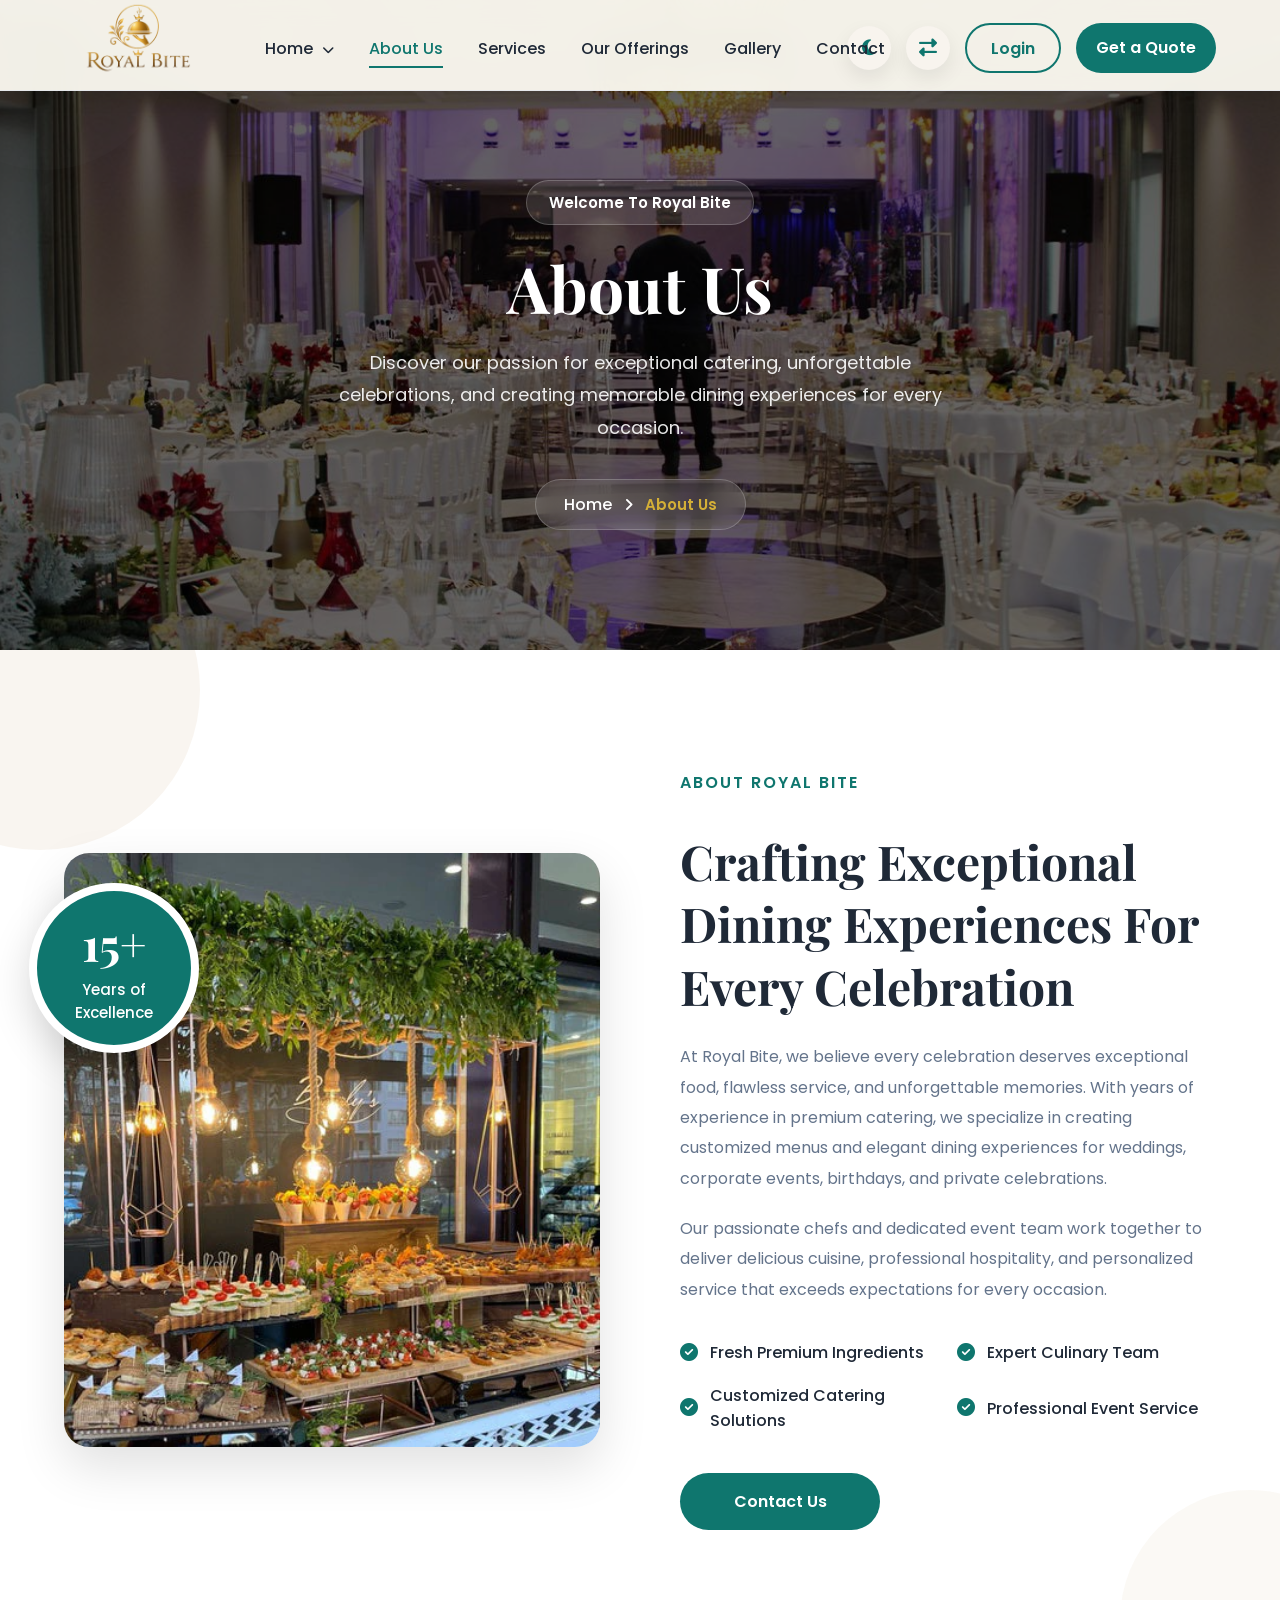
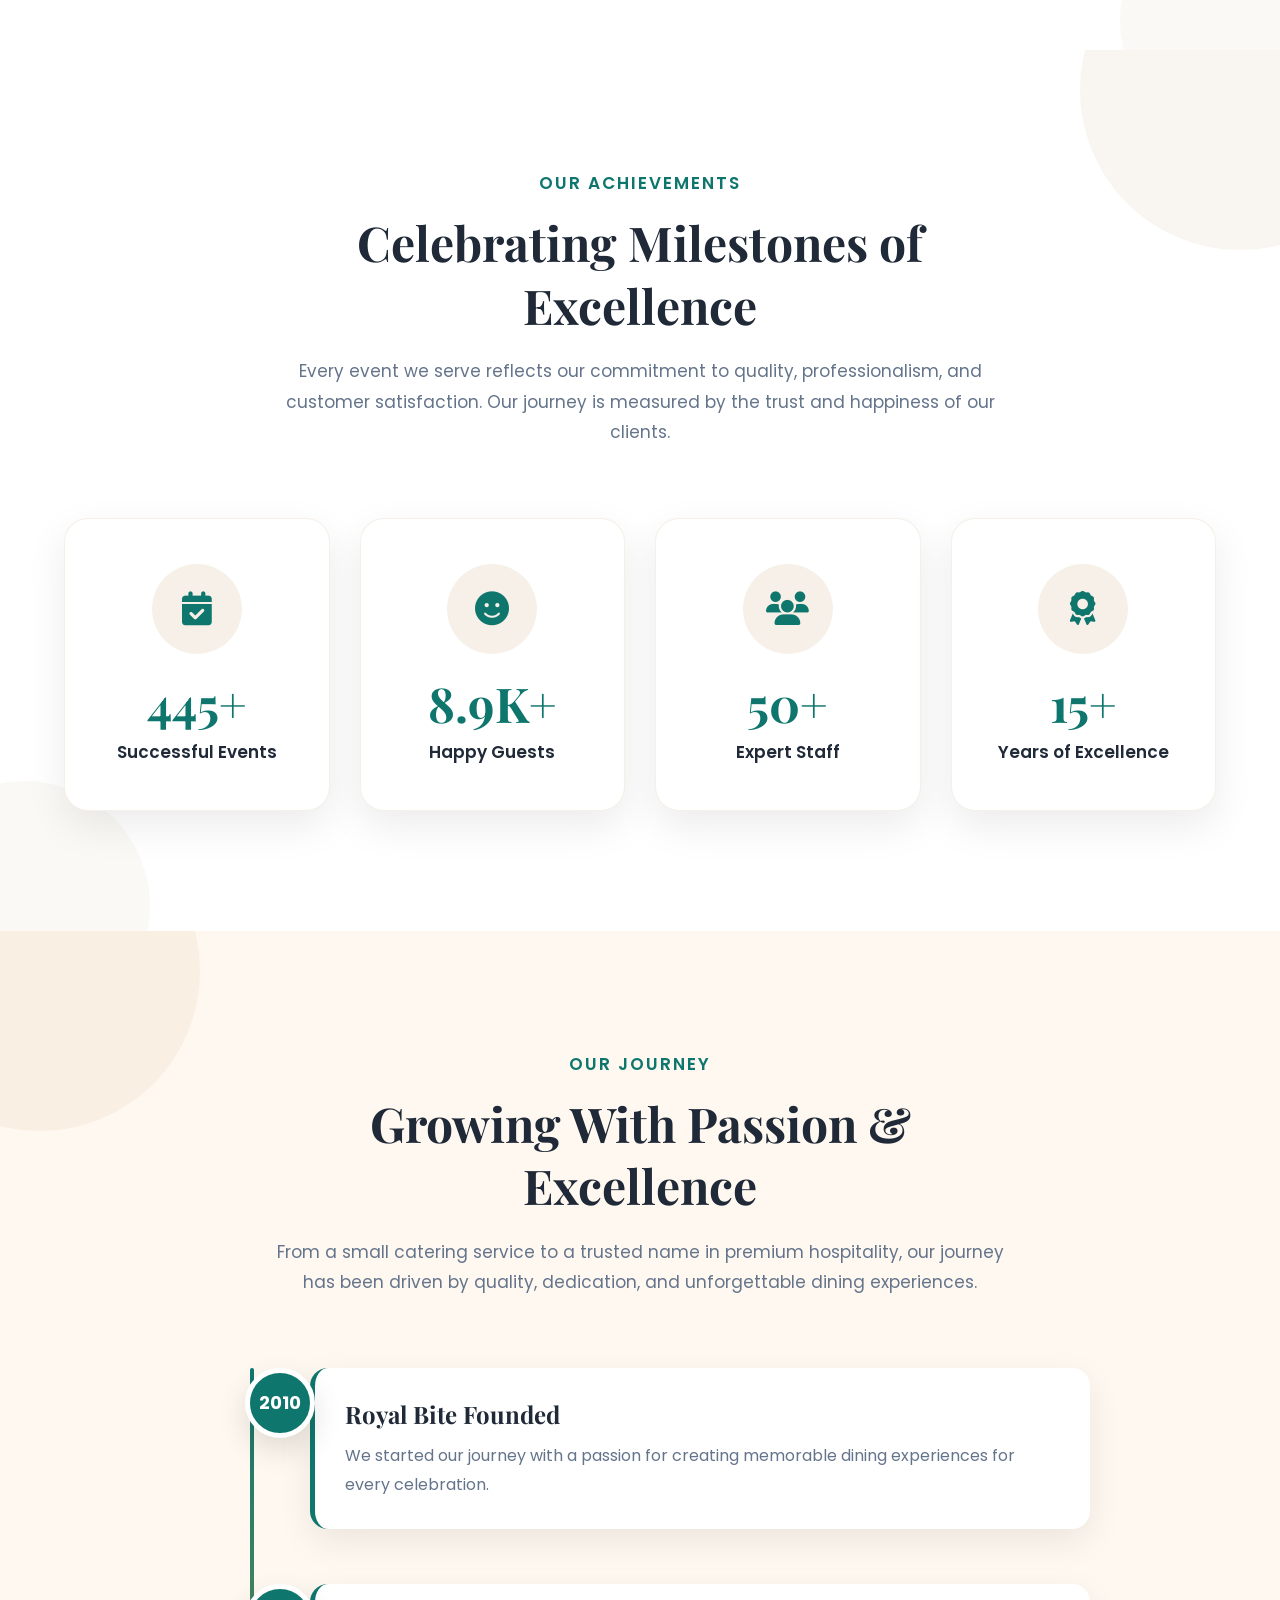
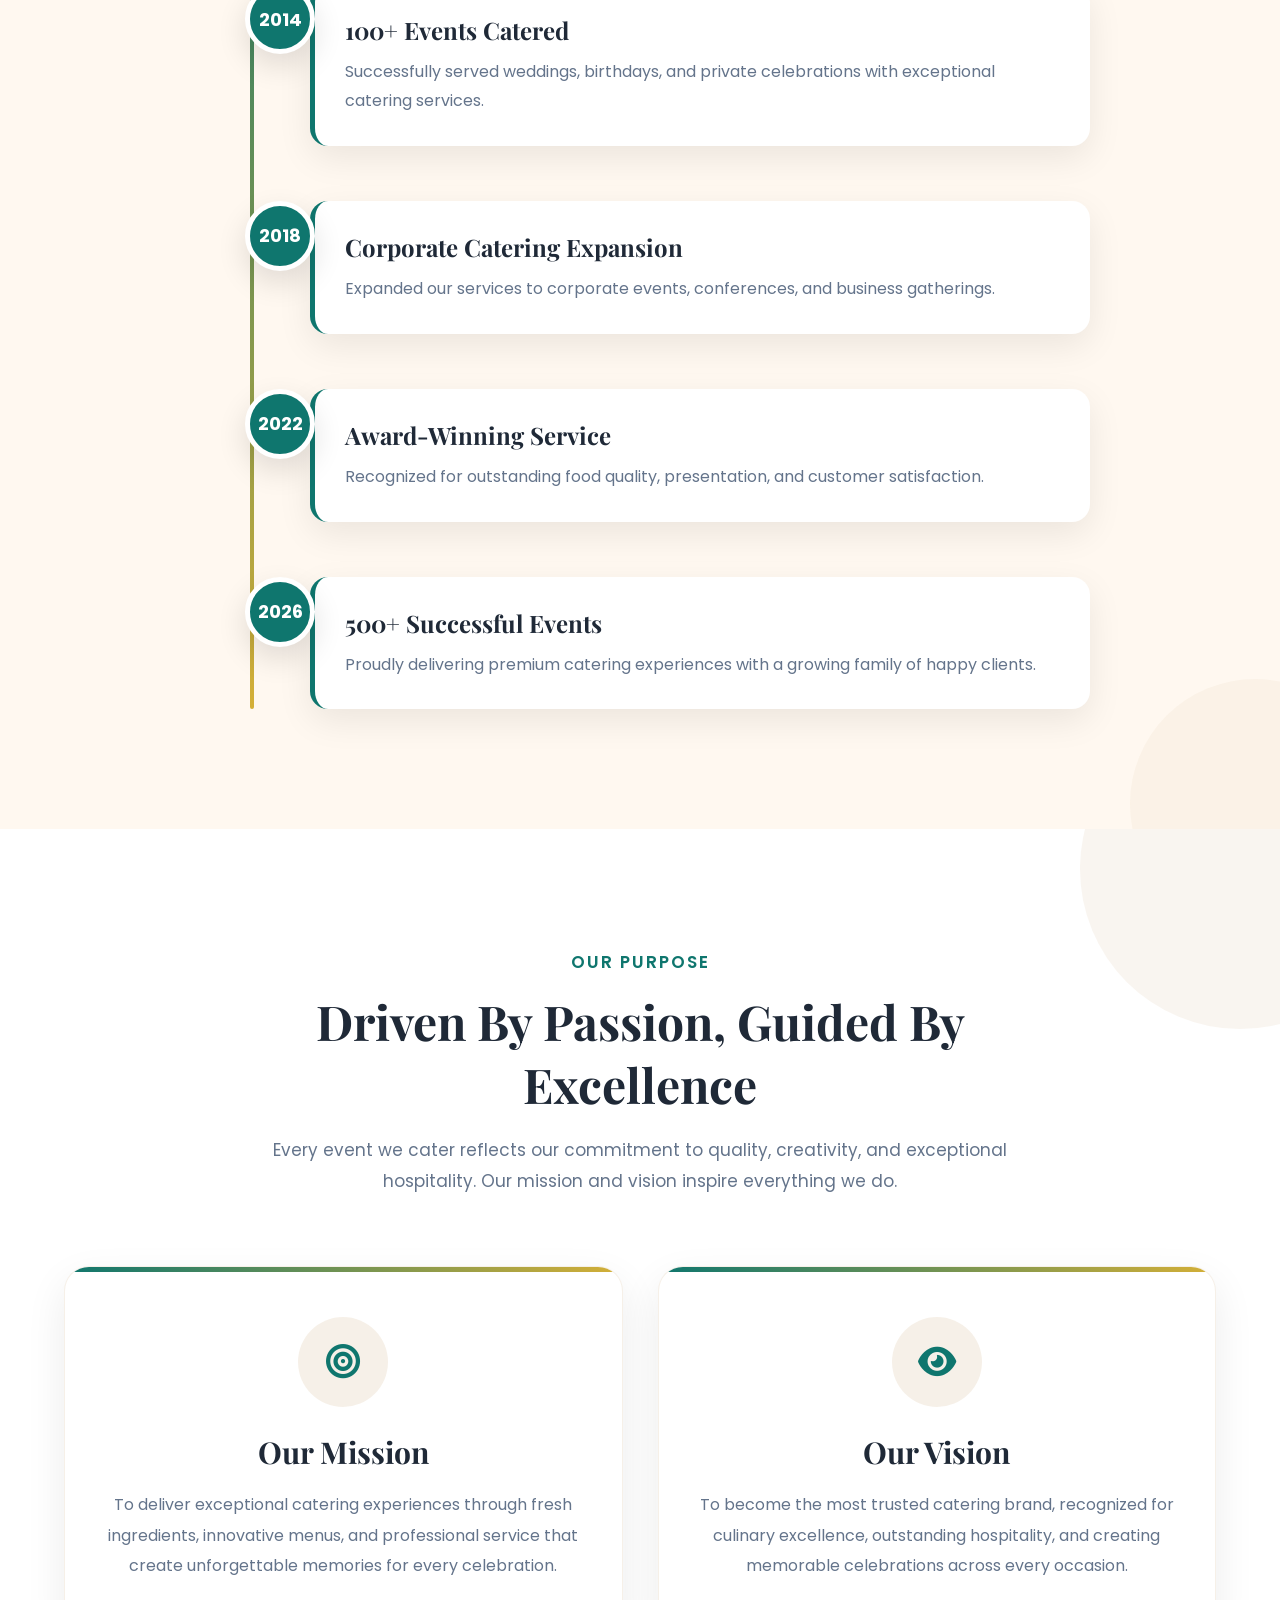
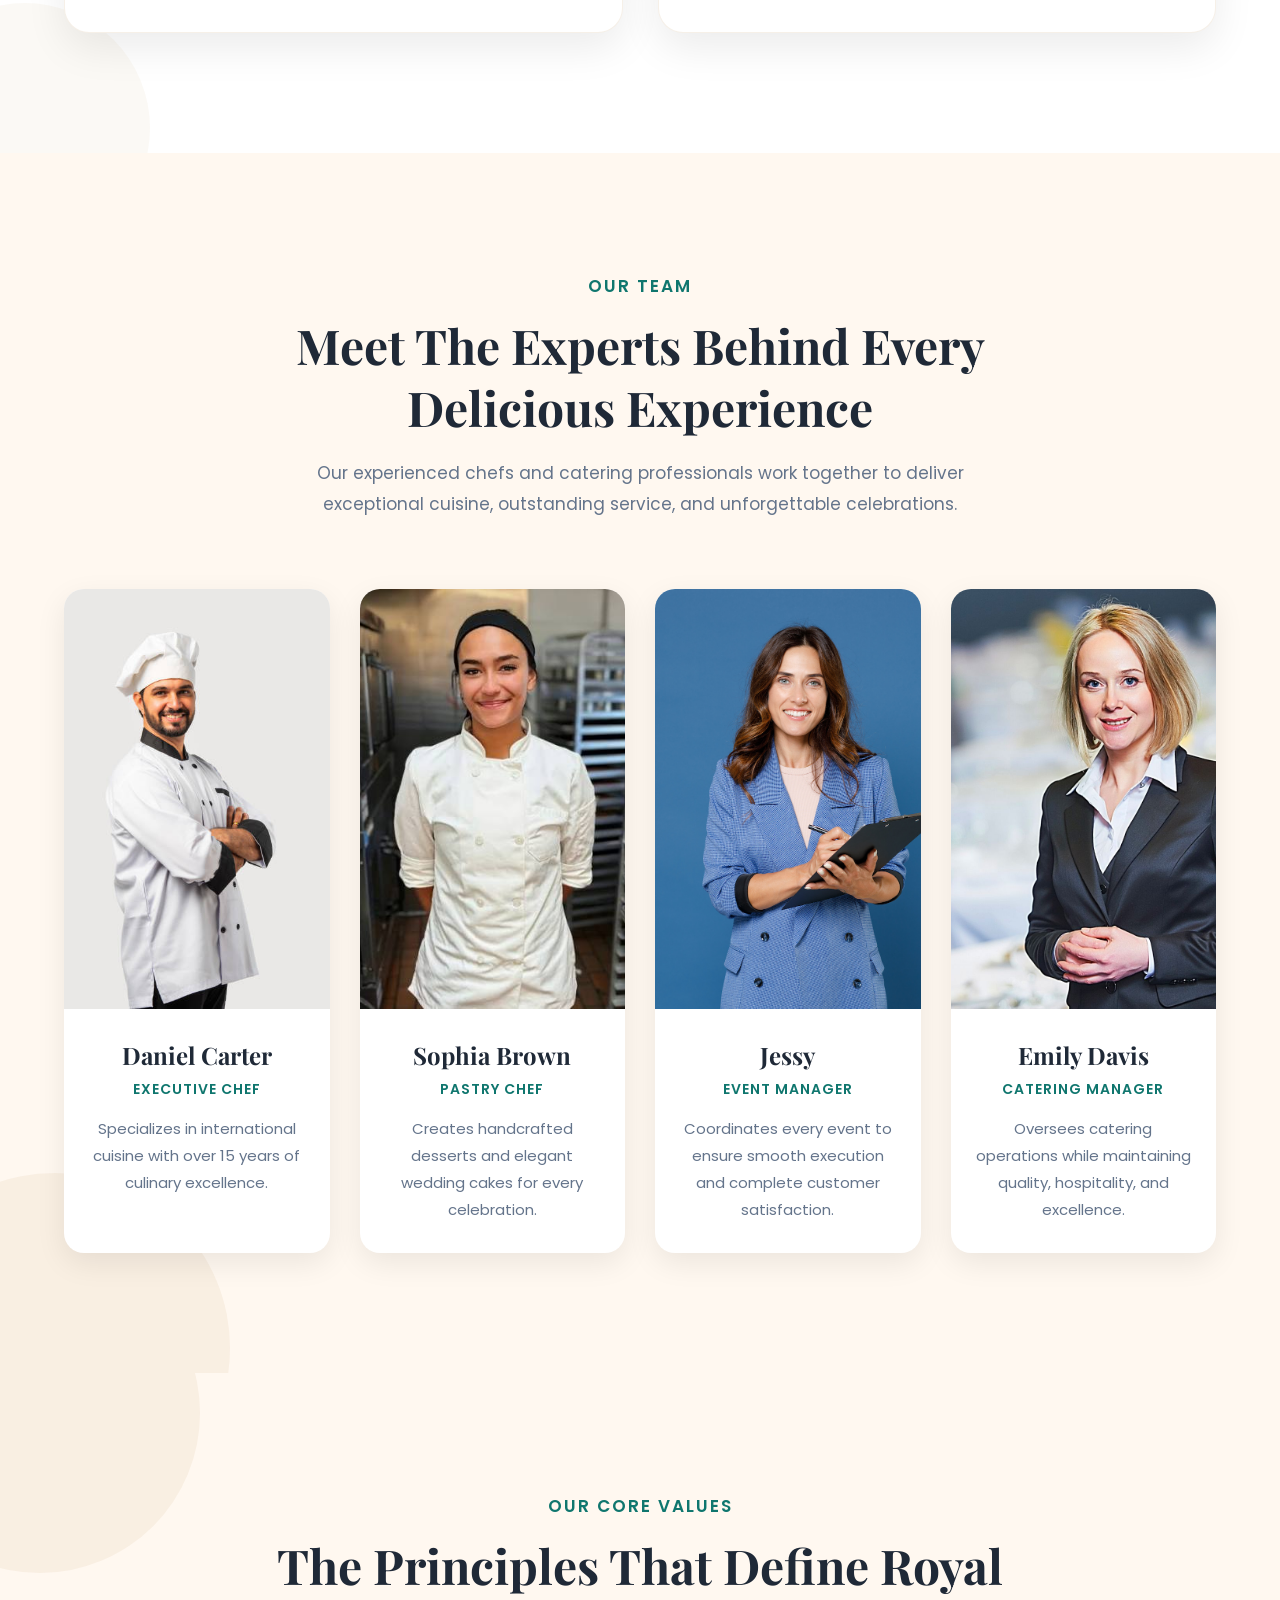
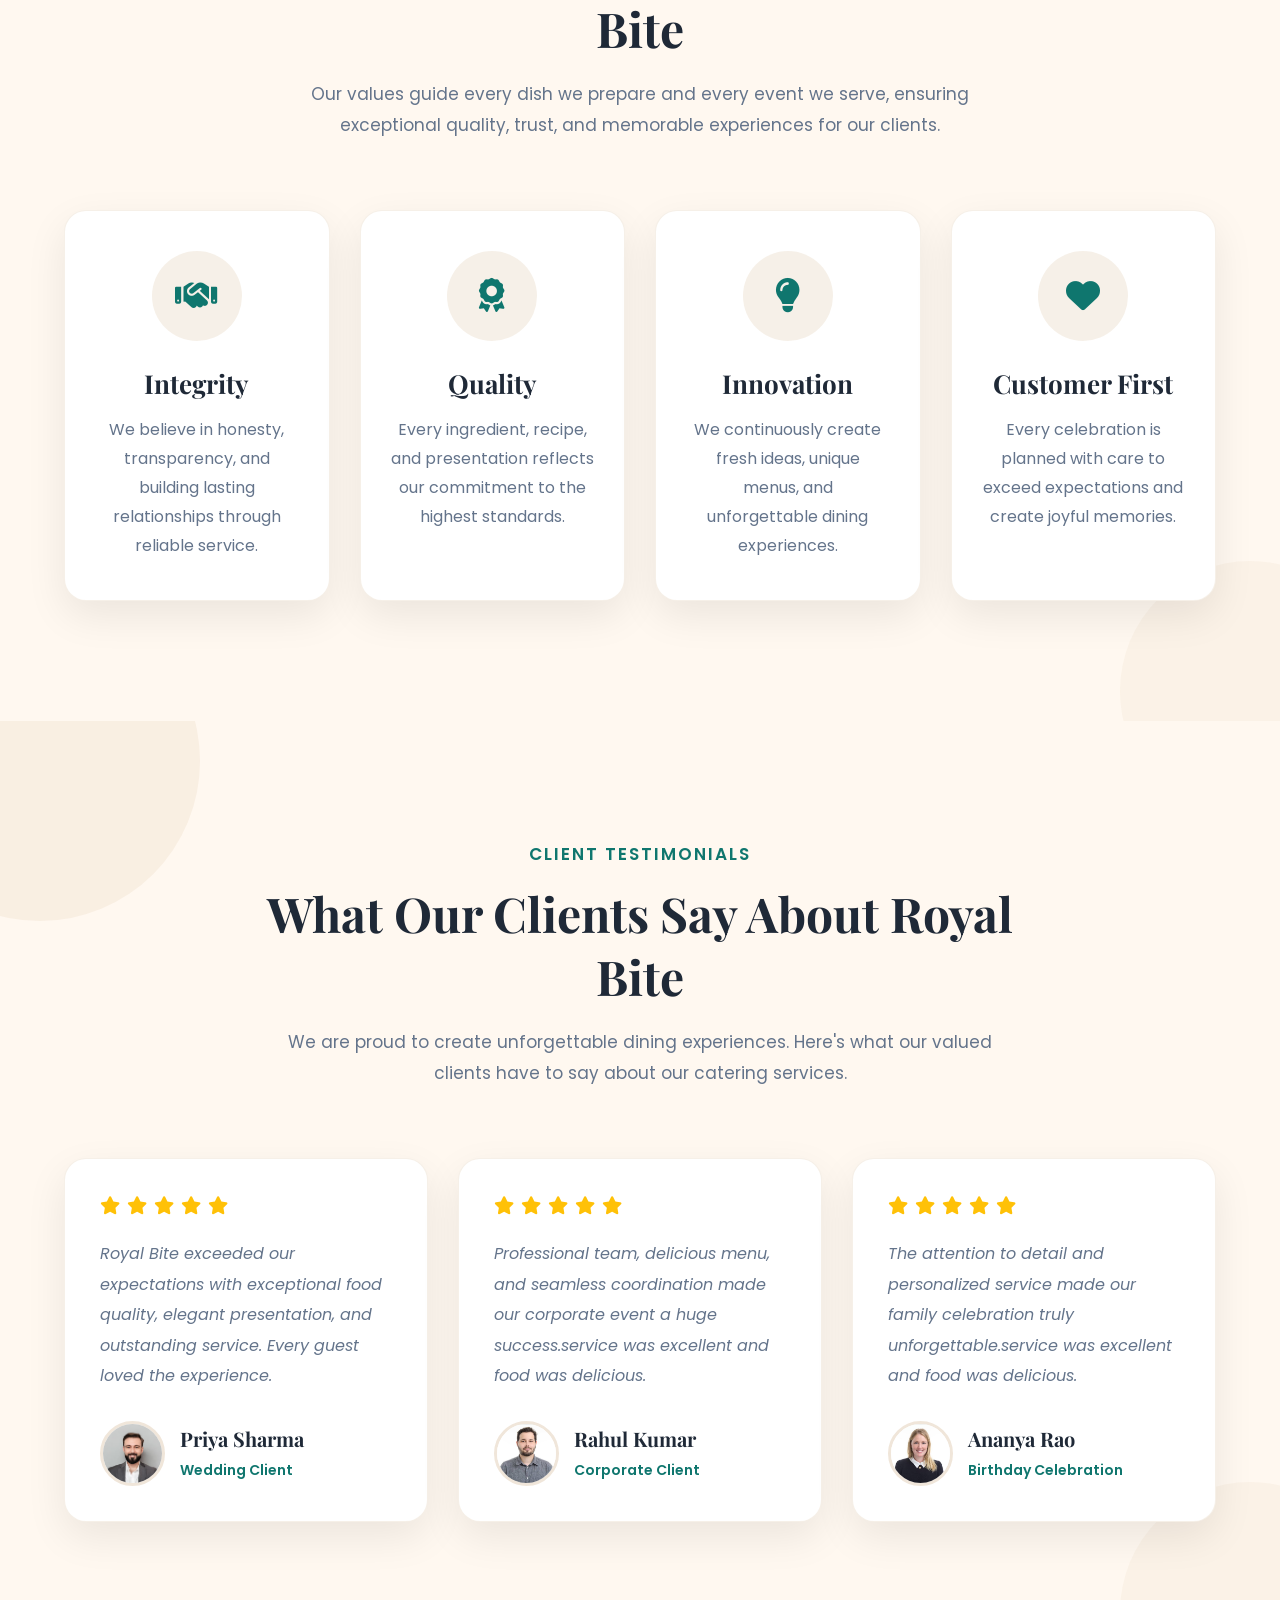
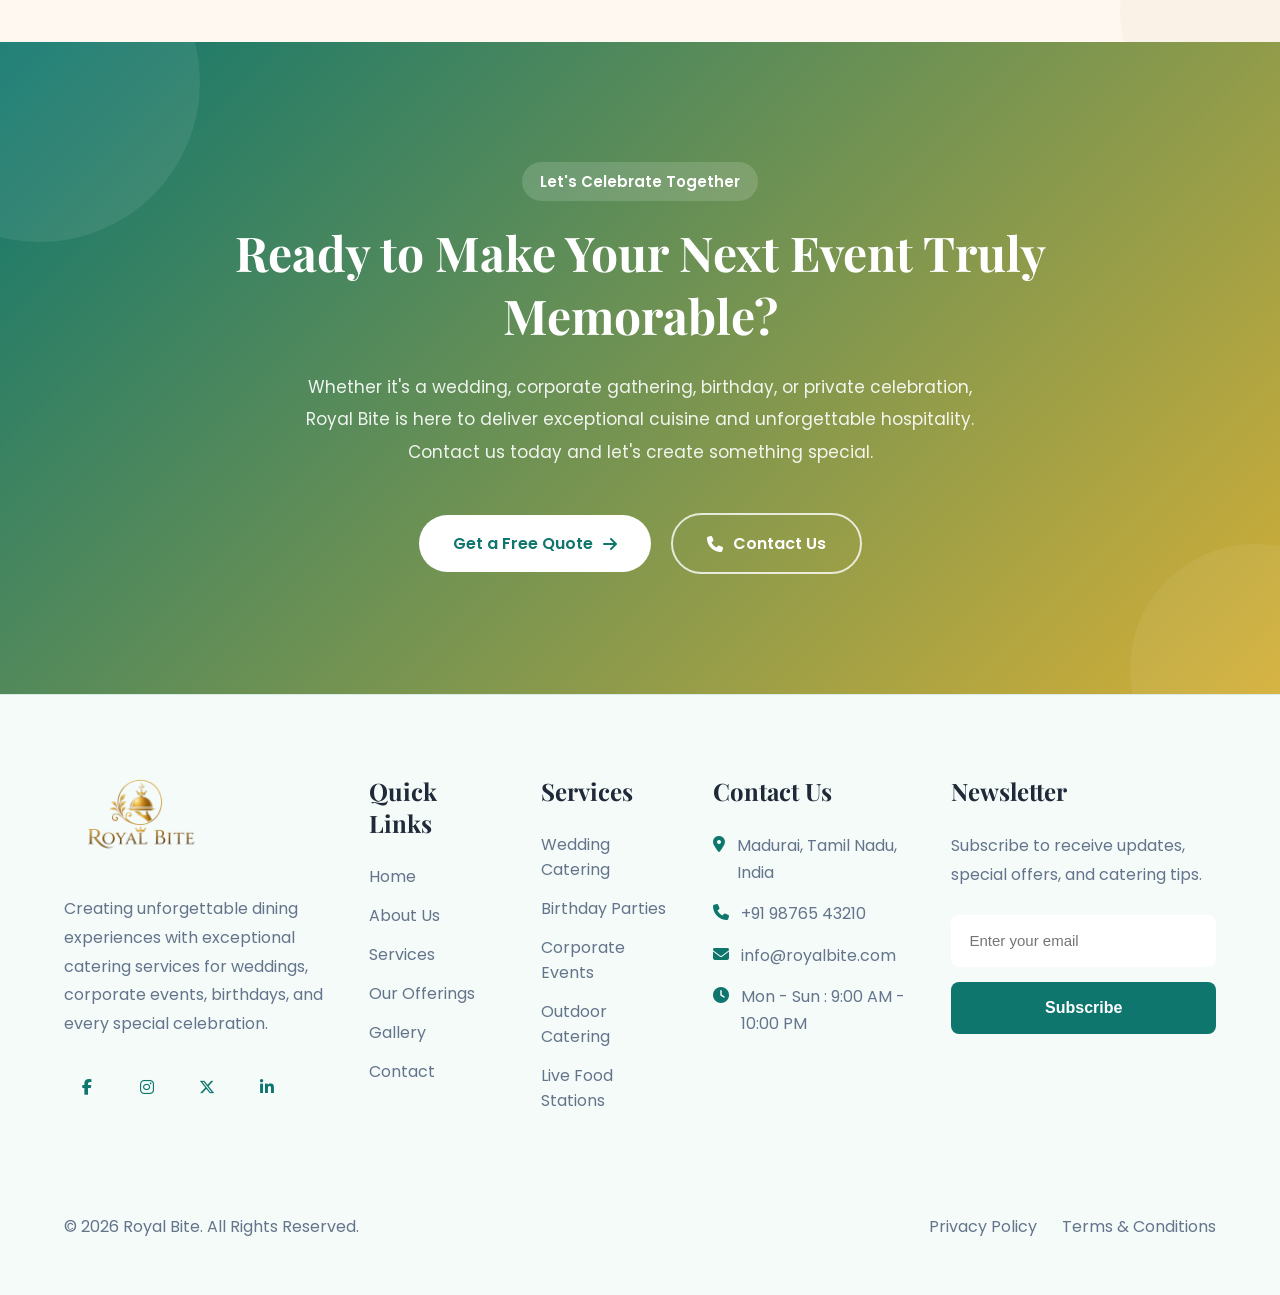
==== commit 02f202b0: "Add files via upload" ====
--- a/about.html
+++ b/about.html
@@ -340,6 +340,106 @@
         ABOUT COMPANY END
 ======================================-->
 <!--=====================================
+        OUR ACHIEVEMENTS START
+======================================-->
+
+<section class="achievements">
+
+    <div class="container">
+
+        <div class="section-title">
+
+            <span>Our Achievements</span>
+
+            <h2>Celebrating Milestones of Excellence</h2>
+
+            <p>
+
+                Every event we serve reflects our commitment to quality,
+                professionalism, and customer satisfaction. Our journey
+                is measured by the trust and happiness of our clients.
+
+            </p>
+
+        </div>
+
+        <div class="achievement-grid">
+
+            <!-- Achievement 1 -->
+
+            <div class="achievement-card">
+
+                <div class="achievement-icon">
+
+                    <i class="fa-solid fa-calendar-check"></i>
+
+                </div>
+
+                <h3 class="counter" data-target="500">0</h3>
+
+                <p>Successful Events</p>
+
+            </div>
+
+            <!-- Achievement 2 -->
+
+            <div class="achievement-card">
+
+                <div class="achievement-icon">
+
+                    <i class="fa-solid fa-face-smile"></i>
+
+                </div>
+
+                <h3 class="counter" data-target="10000">0</h3>
+
+                <p>Happy Guests</p>
+
+            </div>
+
+            <!-- Achievement 3 -->
+
+            <div class="achievement-card">
+
+                <div class="achievement-icon">
+
+                    <i class="fa-solid fa-users"></i>
+
+                </div>
+
+                <h3 class="counter" data-target="50">0</h3>
+
+                <p>Expert Staff</p>
+
+            </div>
+
+            <!-- Achievement 4 -->
+
+            <div class="achievement-card">
+
+                <div class="achievement-icon">
+
+                    <i class="fa-solid fa-award"></i>
+
+                </div>
+
+                <h3 class="counter" data-target="15">0</h3>
+
+                <p>Years of Excellence</p>
+
+            </div>
+
+        </div>
+
+    </div>
+
+</section>
+
+<!--=====================================
+        OUR ACHIEVEMENTS END
+======================================-->
+
+<!--=====================================
         OUR JOURNEY START
 ======================================-->
 
@@ -880,105 +980,6 @@
         OUR CORE VALUES END
 ======================================-->
 <!--=====================================
-        OUR ACHIEVEMENTS START
-======================================-->
-
-<section class="achievements">
-
-    <div class="container">
-
-        <div class="section-title">
-
-            <span>Our Achievements</span>
-
-            <h2>Celebrating Milestones of Excellence</h2>
-
-            <p>
-
-                Every event we serve reflects our commitment to quality,
-                professionalism, and customer satisfaction. Our journey
-                is measured by the trust and happiness of our clients.
-
-            </p>
-
-        </div>
-
-        <div class="achievement-grid">
-
-            <!-- Achievement 1 -->
-
-            <div class="achievement-card">
-
-                <div class="achievement-icon">
-
-                    <i class="fa-solid fa-calendar-check"></i>
-
-                </div>
-
-                <h3 class="counter" data-target="500">0</h3>
-
-                <p>Successful Events</p>
-
-            </div>
-
-            <!-- Achievement 2 -->
-
-            <div class="achievement-card">
-
-                <div class="achievement-icon">
-
-                    <i class="fa-solid fa-face-smile"></i>
-
-                </div>
-
-                <h3 class="counter" data-target="10000">0</h3>
-
-                <p>Happy Guests</p>
-
-            </div>
-
-            <!-- Achievement 3 -->
-
-            <div class="achievement-card">
-
-                <div class="achievement-icon">
-
-                    <i class="fa-solid fa-users"></i>
-
-                </div>
-
-                <h3 class="counter" data-target="50">0</h3>
-
-                <p>Expert Staff</p>
-
-            </div>
-
-            <!-- Achievement 4 -->
-
-            <div class="achievement-card">
-
-                <div class="achievement-icon">
-
-                    <i class="fa-solid fa-award"></i>
-
-                </div>
-
-                <h3 class="counter" data-target="15">0</h3>
-
-                <p>Years of Excellence</p>
-
-            </div>
-
-        </div>
-
-    </div>
-
-</section>
-
-<!--=====================================
-        OUR ACHIEVEMENTS END
-======================================-->
-<!--=====================================
         CUSTOMER TESTIMONIALS START
 ======================================-->
 
--- a/css/style.css
+++ b/css/style.css
@@ -877,7 +877,7 @@
 
 }
 
-.secondary-btn{
+.hero-btn .secondary-btn{
 
     padding:15px 35px;
 
@@ -1038,224 +1038,178 @@
     }
 
 }
-
-
-/*=====================================
-    SIGNATURE SERVICES
-======================================*/
+/*=====================================*
+ * SIGNATURE SERVICES
+ *======================================*/
 
 .home-services{
-
     padding:120px 0;
-
     background:#FFF8F0;
-
 }
 
 .section-title{
-
     text-align:center;
-
     max-width:750px;
-
     margin:0 auto 70px;
-
 }
 
 .section-title span{
-
     display:inline-block;
-
     color:var(--primary-color);
-
     font-size:17px;
-
     font-weight:600;
-
     text-transform:uppercase;
-
     letter-spacing:2px;
-
     margin-bottom:15px;
-
 }
 
 .section-title h2{
-
     font-family:'Playfair Display',serif;
-
     font-size:48px;
-
     color:var(--black);
-
     margin-bottom:20px;
-
     line-height:1.3;
-
 }
 
 .section-title p{
-
     font-size:17px;
-
     color:var(--text);
-
     line-height:1.8;
-
-}
-
-/*=====================================
-    SERVICES GRID
-======================================*/
+}
+
+/*=====================================*
+ * SERVICES GRID
+ *======================================*/
 
 .home-services-grid{
-
     display:grid;
-
     grid-template-columns:repeat(3,1fr);
-
     gap:30px;
-
-}
-
-/*=====================================
-    SERVICE CARD
-======================================*/
+}
+
+/*=====================================*
+ * SERVICE CARD
+ *======================================*/
 
 .home-service-card{
-
     background:#fff;
-
-    padding:45px 35px;
-
-    border-radius:20px;
-
-    text-align:center;
-
-    box-shadow:0 10px 30px rgba(0,0,0,.05);
-
-    transition:.4s ease;
-
+    border-radius:24px;
+    overflow:hidden;
+    box-shadow:0 10px 30px rgba(0,0,0,.06);
+    transition:all .4s ease;
     border:2px solid transparent;
-
 }
 
 .home-service-card:hover{
-
     transform:translateY(-10px);
-
     border-color:var(--secondary-color);
-
-    box-shadow:0 18px 40px rgba(0,0,0,.12);
-
-}
-
-/*=====================================
-    ICON
-======================================*/
-
-.home-service-icon{
-
-    width:85px;
-
-    height:85px;
-
-    margin:0 auto 25px;
-
-    display:flex;
-
+    box-shadow:0 20px 40px rgba(0,0,0,.12);
+}
+
+/*=====================================*
+ * SERVICE IMAGE
+ *======================================*/
+
+.home-service-image{
+    width:100%;
+    height:220px;
+    overflow:hidden;
+}
+
+.home-service-image img{
+    width:100%;
+    height:100%;
+    object-fit:cover;
+    transition:transform .5s ease;
+}
+
+.home-service-card:hover .home-service-image img{
+    transform:scale(1.08);
+}
+
+/*=====================================*
+ * CONTENT
+ *======================================*/
+
+.home-service-content{
+    padding:28px 26px 30px;
+}
+
+.home-service-content h3{
+    font-family:'Playfair Display',serif;
+    font-size:28px;
+    color:var(--black);
+    margin-bottom:15px;
+}
+
+.home-service-content p{
+    color:var(--text);
+    font-size:16px;
+    line-height:1.8;
+    margin-bottom:22px;
+}
+
+/*=====================================*
+ * LINK
+ *======================================*/
+
+.home-service-content a{
+    display:inline-flex;
     align-items:center;
-
-    justify-content:center;
-
-    border-radius:50%;
-
-    background:#FFF2E5;
-
+    gap:10px;
     color:var(--primary-color);
-
-    font-size:34px;
-
-    transition:.4s;
-
-}
-
-.home-service-card:hover .home-service-icon{
-
-    background:var(--primary-color);
-
-    color:#fff;
-
-    transform:rotate(10deg) scale(1.08);
-
-}
-
-/*=====================================
-    CONTENT
-======================================*/
-
-.home-service-card h3{
-
-    font-family:'Playfair Display',serif;
-
-    font-size:26px;
-
-    color:var(--black);
-
-    margin-bottom:18px;
-
-}
-
-.home-service-card p{
-
-    color:var(--text);
-
-    font-size:16px;
-
-    line-height:1.8;
-
-    margin-bottom:25px;
-
-}
-
-/*=====================================
-    LINK
-======================================*/
-
-.home-service-card a{
-
-    display:inline-flex;
-
-    align-items:center;
-
-    gap:10px;
-
-    color:var(--primary-color);
-
     font-weight:600;
-
-    transition:.3s;
-
-}
-
-.home-service-card a i{
-
-    transition:.3s;
-
-}
-
-.home-service-card:hover a{
-
-    color:var(--primary-color);
-
-}
-
-.home-service-card:hover a i{
-
+    text-decoration:none;
+    transition:.3s ease;
+}
+
+.home-service-content a i{
+    transition:.3s ease;
+}
+
+.home-service-card:hover .home-service-content a i{
     transform:translateX(6px);
-
-}
-
+}
+
+/*=====================================*
+ * RESPONSIVE
+ *======================================*/
+
+@media (max-width:991px){
+    .home-services-grid{
+        grid-template-columns:repeat(2,1fr);
+    }
+
+    .section-title h2{
+        font-size:40px;
+    }
+}
+
+@media (max-width:576px){
+    .home-services{
+        padding:80px 0;
+    }
+
+    .home-services-grid{
+        grid-template-columns:1fr;
+    }
+
+    .home-service-image{
+        height:210px;
+    }
+
+    .home-service-content{
+        padding:24px;
+    }
+
+    .section-title h2{
+        font-size:32px;
+    }
+
+    .section-title p{
+        font-size:16px;
+    }
+}
 /*=====================================
     ABOUT
 ======================================*/
@@ -4393,7 +4347,7 @@
 
     width:100%;
 
-    height:320px;
+    height:420px;
 
     object-fit:cover;
 
@@ -5233,91 +5187,90 @@
 
 }
 
+.cta-section .cta-buttons .secondary-btn{
+
+    min-width:220px;
+    border:2px solid var(--primary-color); /* green border */
+    border-radius:50px;
+    background:transparent;
+    color:var(--primary-color);
+    transition:all 0.3s ease;
+}
+
+.cta-buttons .secondary-btn:hover{
+
+    background:var(--white);
+
+    color:var(--primary-color);
+
+}
+
+/*=====================================
+    FEATURES
+======================================*/
+
+.cta-features{
+
+    display:flex;
+
+    justify-content:center;
+
+    gap:35px;
+
+    flex-wrap:wrap;
+
+    position:relative;
+
+    z-index:2;
+
+}
+
+.cta-feature{
+
+    display:flex;
+
+    align-items:center;
+
+    gap:10px;
+
+    color:var(--text);
+
+    font-weight:500;
+
+}
+
+.cta-feature i{
+
+    color:#FFD36B;
+
+    font-size:18px;
+
+}
+
+/*=====================================
+    HOVER EFFECTS
+======================================*/
+
+.cta-wrapper{
+
+    transition:.4s;
+
+}
+
+.cta-wrapper:hover{
+
+    transform:translateY(-6px);
+
+    box-shadow:0 25px 70px rgba(0,0,0,.2);
+
+}
+
+.cta-buttons .primary-btn,
+
 .cta-buttons .secondary-btn{
 
-    min-width:220px;
-
-    border:2px solid #fff;
-
-    background:transparent;
-
-    color:var(--primary-color)
-
-}
-
-.cta-buttons .secondary-btn:hover{
-
-    background:#fff;
-
-    color:var(--primary-color);
-
-}
-
-/*=====================================
-    FEATURES
-======================================*/
-
-.cta-features{
-
-    display:flex;
-
-    justify-content:center;
-
-    gap:35px;
-
-    flex-wrap:wrap;
-
-    position:relative;
-
-    z-index:2;
-
-}
-
-.cta-feature{
-
-    display:flex;
-
-    align-items:center;
-
-    gap:10px;
-
-    color:var(--text);
-
-    font-weight:500;
-
-}
-
-.cta-feature i{
-
-    color:#FFD36B;
-
-    font-size:18px;
-
-}
-
-/*=====================================
-    HOVER EFFECTS
-======================================*/
-
-.cta-wrapper{
-
-    transition:.4s;
-
-}
-
-.cta-wrapper:hover{
-
-    transform:translateY(-6px);
-
-    box-shadow:0 25px 70px rgba(0,0,0,.2);
-
-}
-
-.cta-buttons .primary-btn,
-
-.cta-buttons .secondary-btn{
-
     transition:.3s;
+    border: var(--primary-color);
 
 }
 
@@ -8129,7 +8082,7 @@
     align-items: center;
     min-height: 52px;
     padding: 0 24px;
-    background: #F4EBDF;
+    
     border-radius: 999px;
     color: var(--primary-color);
     font-weight: 600;
@@ -8173,10 +8126,12 @@
 
     grid-template-columns:repeat(2,1fr);
 
-    gap:20px 40px;
+    gap:18px 40px;
 
     margin-bottom:40px;
 
+    margin-top: 30px;
+
 }
 
 .booking-item{
@@ -8185,7 +8140,7 @@
 
     align-items:center;
 
-    gap:14px;
+    gap:12px;
 
     font-size:16px;
 
@@ -8193,7 +8148,17 @@
 
     color:var(--black);
 
-}
+    background:transparent;
+
+    padding: 10px 0;
+
+}
+
+.booking-item:last-child,
+.booking-item:nth-last-child(2){
+    border-bottom:none;
+}
+
 
 .booking-item i{
 
@@ -8521,44 +8486,45 @@
     BUTTON
 ======================================*/
 
-.package-btn{
-
-    display:flex;
-
+/* Secondary button style */
+.package-btn.secondary{
+    display:inline-flex;
+    align-items:center;
     justify-content:center;
-
+    width:100%;
+    padding:15px 24px;
+    border:2px solid var(--primary-color);
+    border-radius:50px;
+    background:transparent;
+    color:var(--primary-color);
+    font-weight:600;
+    transition:all 0.3s ease;
+}
+
+.package-btn.secondary:hover{
+    background:var(--primary-color);
+    color:#fff;
+}
+
+/* Primary button (Gold package) */
+.package-btn.primary{
+    display:inline-flex;
     align-items:center;
-
+    justify-content:center;
     width:100%;
-
-    padding:16px;
-
+    padding:15px 24px;
+    border:2px solid var(--primary-color);
     border-radius:50px;
-
     background:var(--primary-color);
-
     color:#fff;
-
     font-weight:600;
-
-    transition:.4s;
-
-    text-decoration:none;
-
-    border: 2px solid transparent;
-
-}
-
-.catering-packages .package-btn:hover{
-
-    background:var(--white);
-
-    transform:translateY(-3px);
-
-    border-color: var(--primary-color);
-
-}
-
+    transition:all 0.3s ease;
+}
+
+.package-btn.primary:hover{
+    background:#0f6b62;
+    border-color:#0f6b62;
+}
 /*=====================================
     SERVICES FAQ
 ======================================*/
@@ -12843,7 +12809,7 @@
 
 .login-container{
    width:100%;
-    max-width:460px;
+    max-width:560px;
     background:#fff;
     border-radius:28px;
     padding:30px 35px 40px;
@@ -12961,6 +12927,8 @@
     flex-direction:column;
 
     gap:22px;
+
+    width: 100%;
 
 }
 
@@ -13744,7 +13712,27 @@
     padding: 80px 0 40px;
     border-top:none;
 }
-
+/* Footer links in dark mode */
+body.dark-mode .footer-box ul li a{
+    color:#E8ECEF;
+    font-weight:500;
+    transition:color 0.3s ease;
+}
+
+body.dark-mode .footer-box ul li a:hover{
+    color:var(--primary-color);
+}
+
+/* Footer headings */
+body.dark-mode .footer-box h3{
+    color:#FFFFFF;
+}
+
+/* Footer paragraph text */
+body.dark-mode .footer-box p,
+body.dark-mode .contact-info li{
+    color:#D1D5DB;
+}
 body.dark-mode .footer-bottom{
     border-top:1px solid #2a2f3a;
 }
@@ -14265,7 +14253,7 @@
 }
 
 body.dark-mode .booking-item span {
-    background: #1F2937;
+    
     color: #F8FAFC; /* make text visible */
     border: 1px solid rgba(15,118,110,0.25);
 }
@@ -15878,4 +15866,15 @@
     background:#0F766E;
     border-color:#0F766E;
     color:#ffffff;
+}
+/* Dark mode calendar icon */
+body.dark-mode input[type="date"]::-webkit-calendar-picker-indicator{
+    filter: brightness(0) invert(1);
+    opacity:1;
+    cursor:pointer;
+}
+
+/* Firefox */
+body.dark-mode input[type="date"]{
+    color-scheme: dark;
 }
--- a/css/responsive.css
+++ b/css/responsive.css
@@ -1437,17 +1437,12 @@
 
     .home-packages-grid{
 
-        grid-template-columns:repeat(2,1fr);
+        grid-template-columns:repeat(1,1fr);
 
         gap:25px;
 
     }
-    .home-packages-grid .home-package-card:last-child{
-        grid-column:1 / -1;   /* span both columns */
-        justify-self:center;  /* center horizontally */
-        width:100%;
-        max-width:380px;
-    }
+    
 
     .home-package-card.featured{
 
@@ -3902,6 +3897,7 @@
     .team-image img{
 
         height:280px;
+        width: 100%;
 
     }
 
@@ -3939,7 +3935,8 @@
 
     .team-image img{
 
-        height:340px;
+        height:420px;
+        
 
     }
 
@@ -3965,7 +3962,7 @@
 
     .team-image img{
 
-        height:300px;
+        height:400px;
 
     }
 
